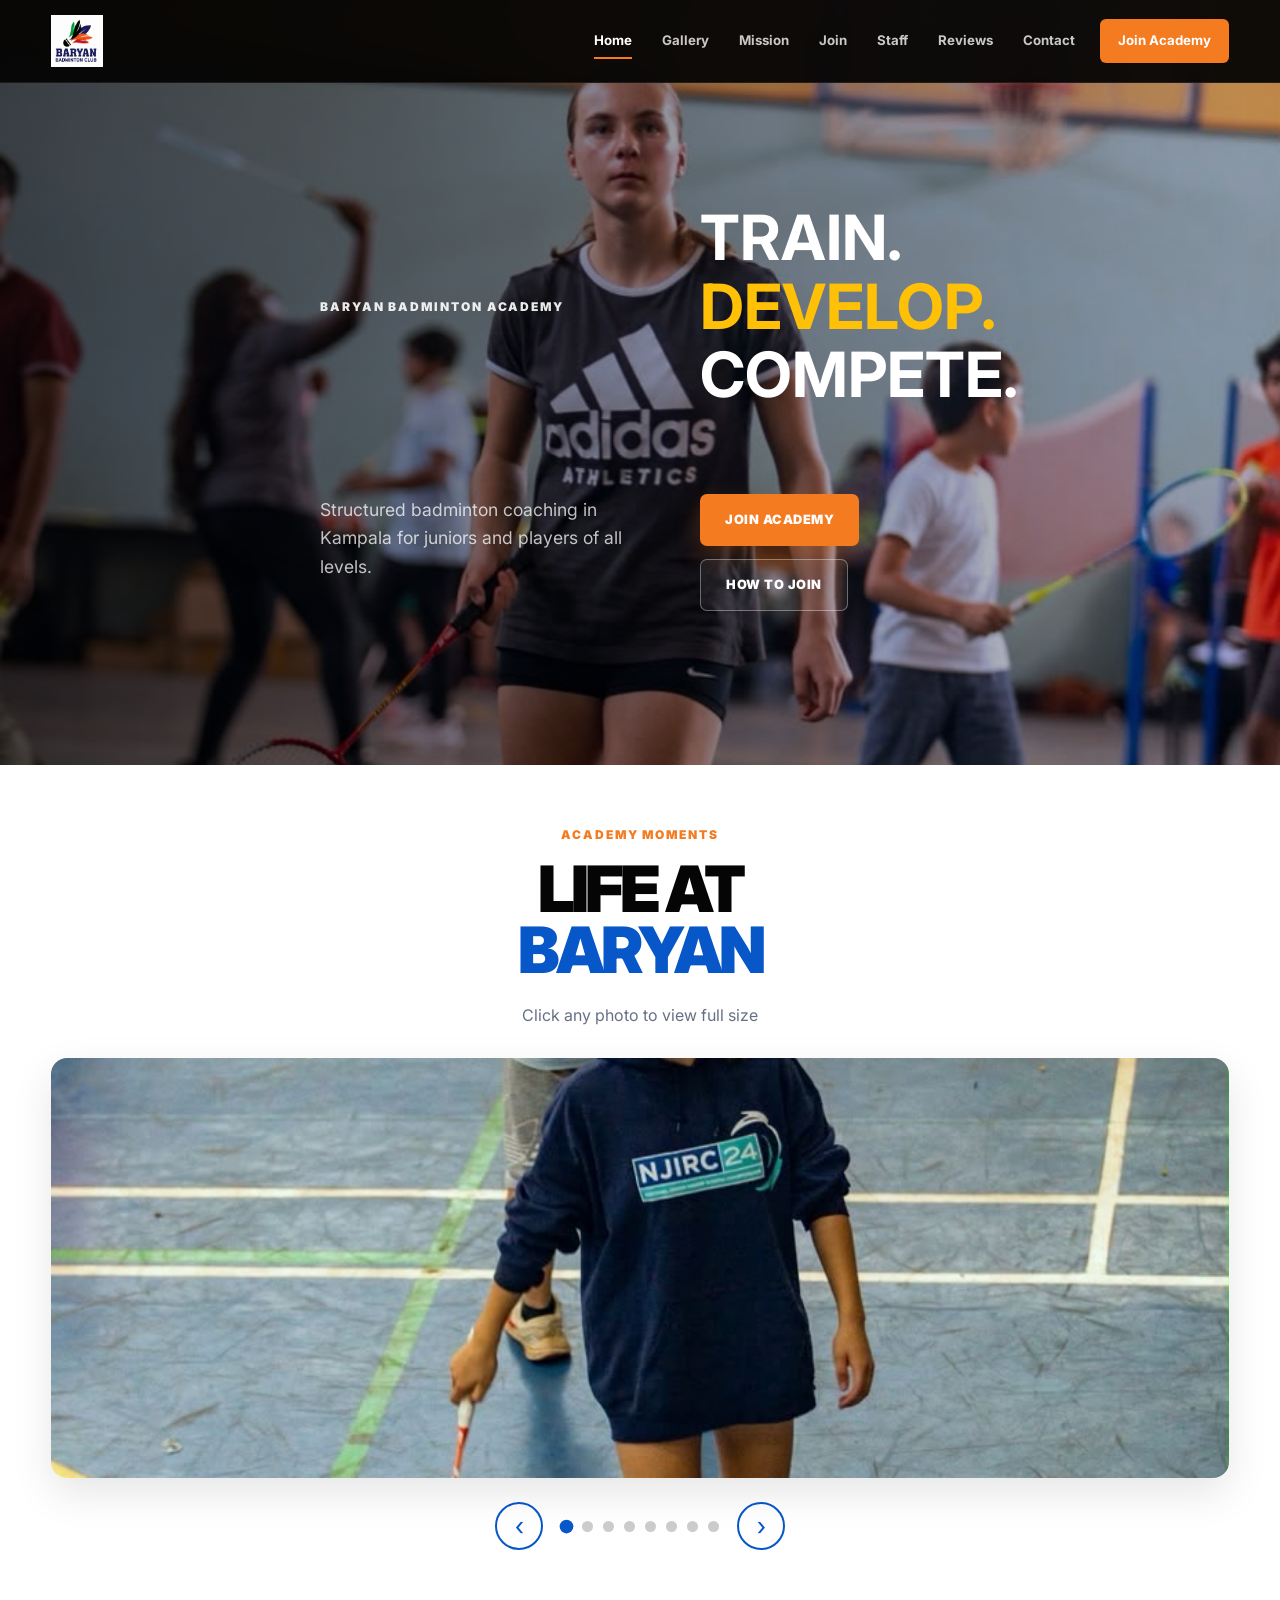
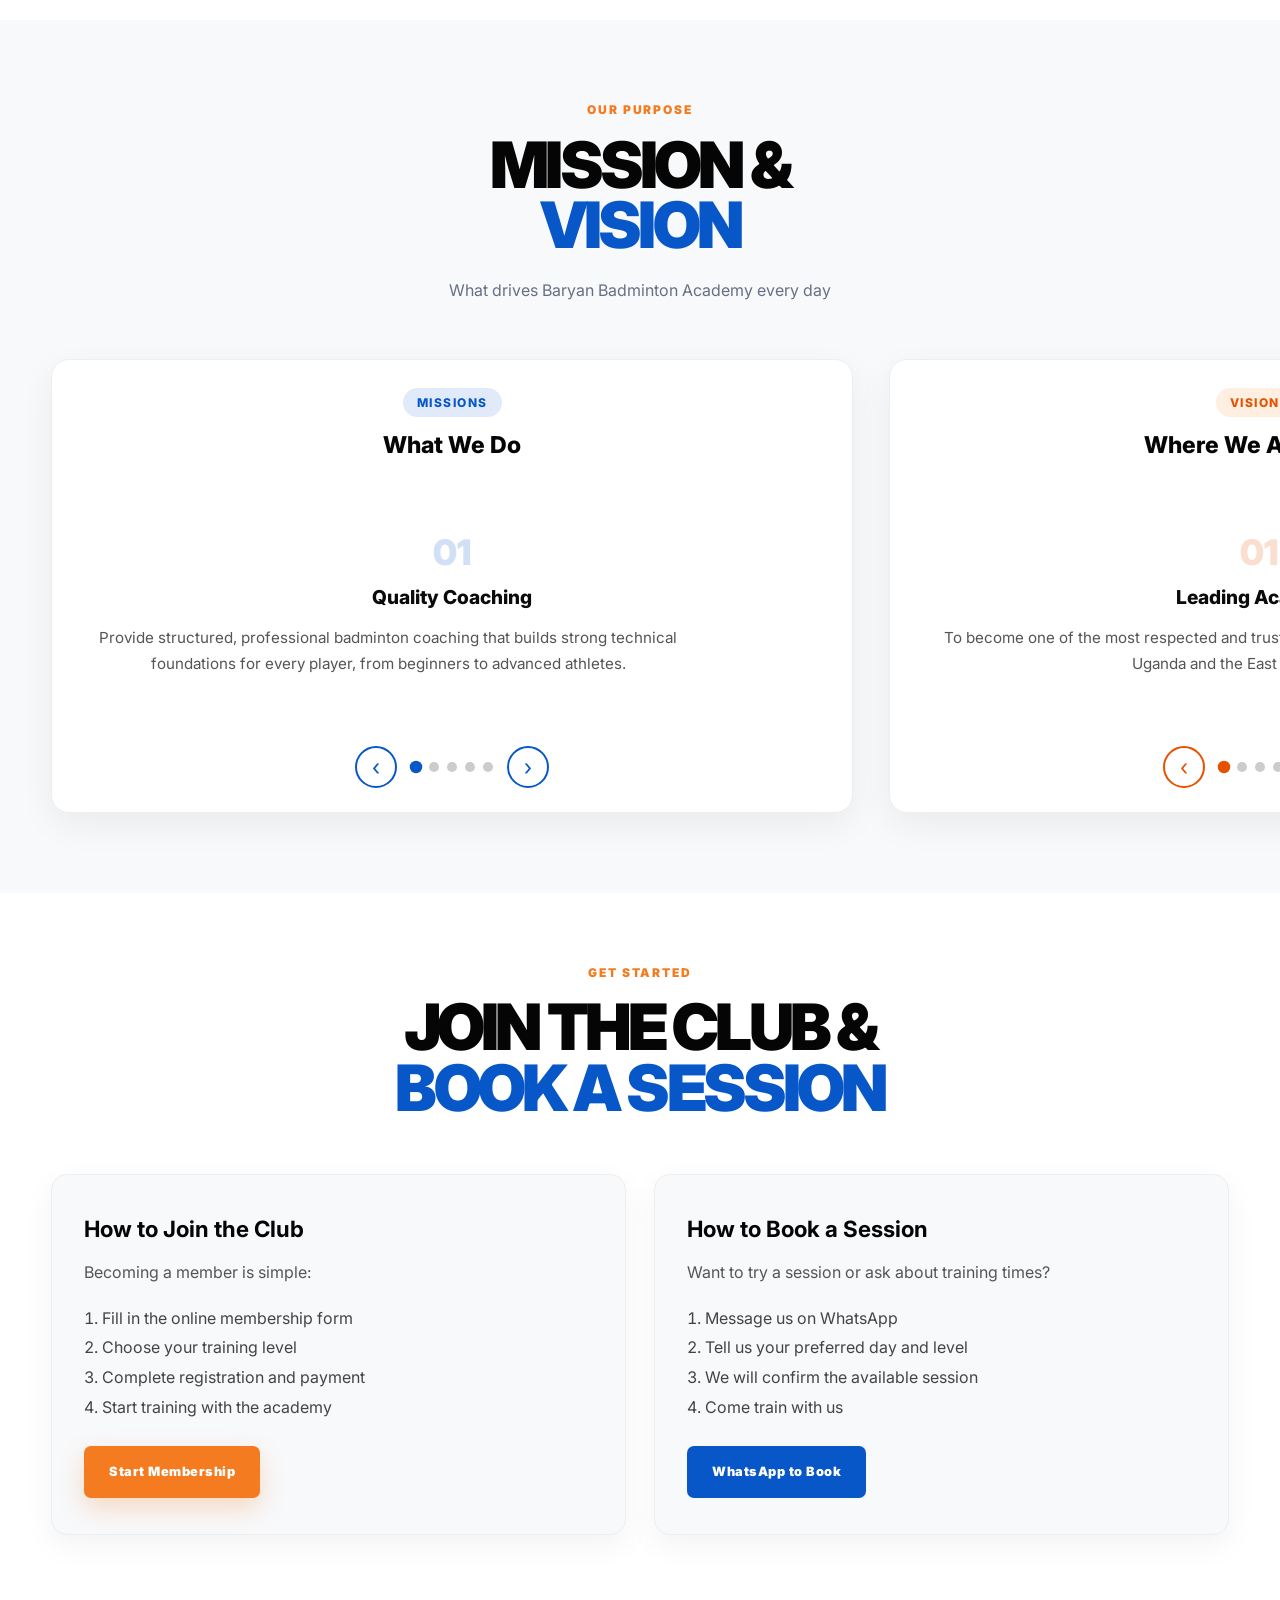
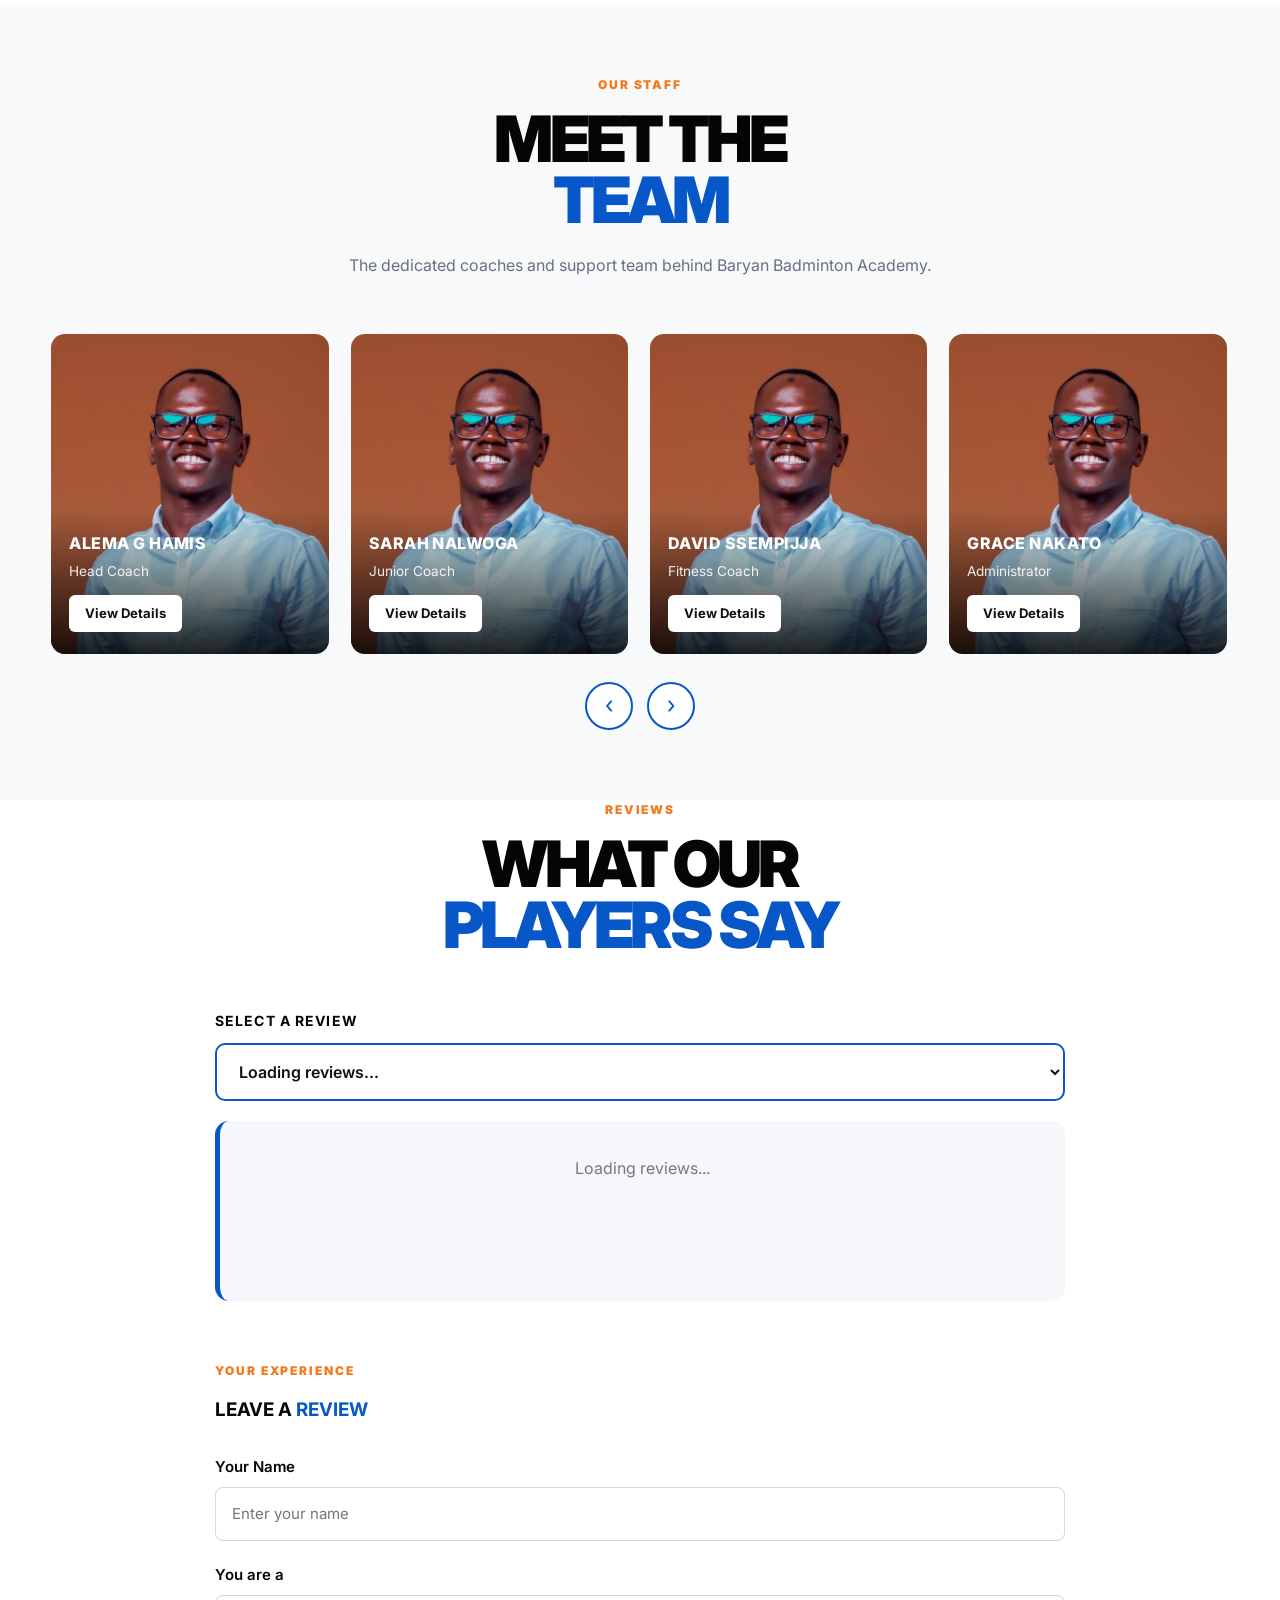
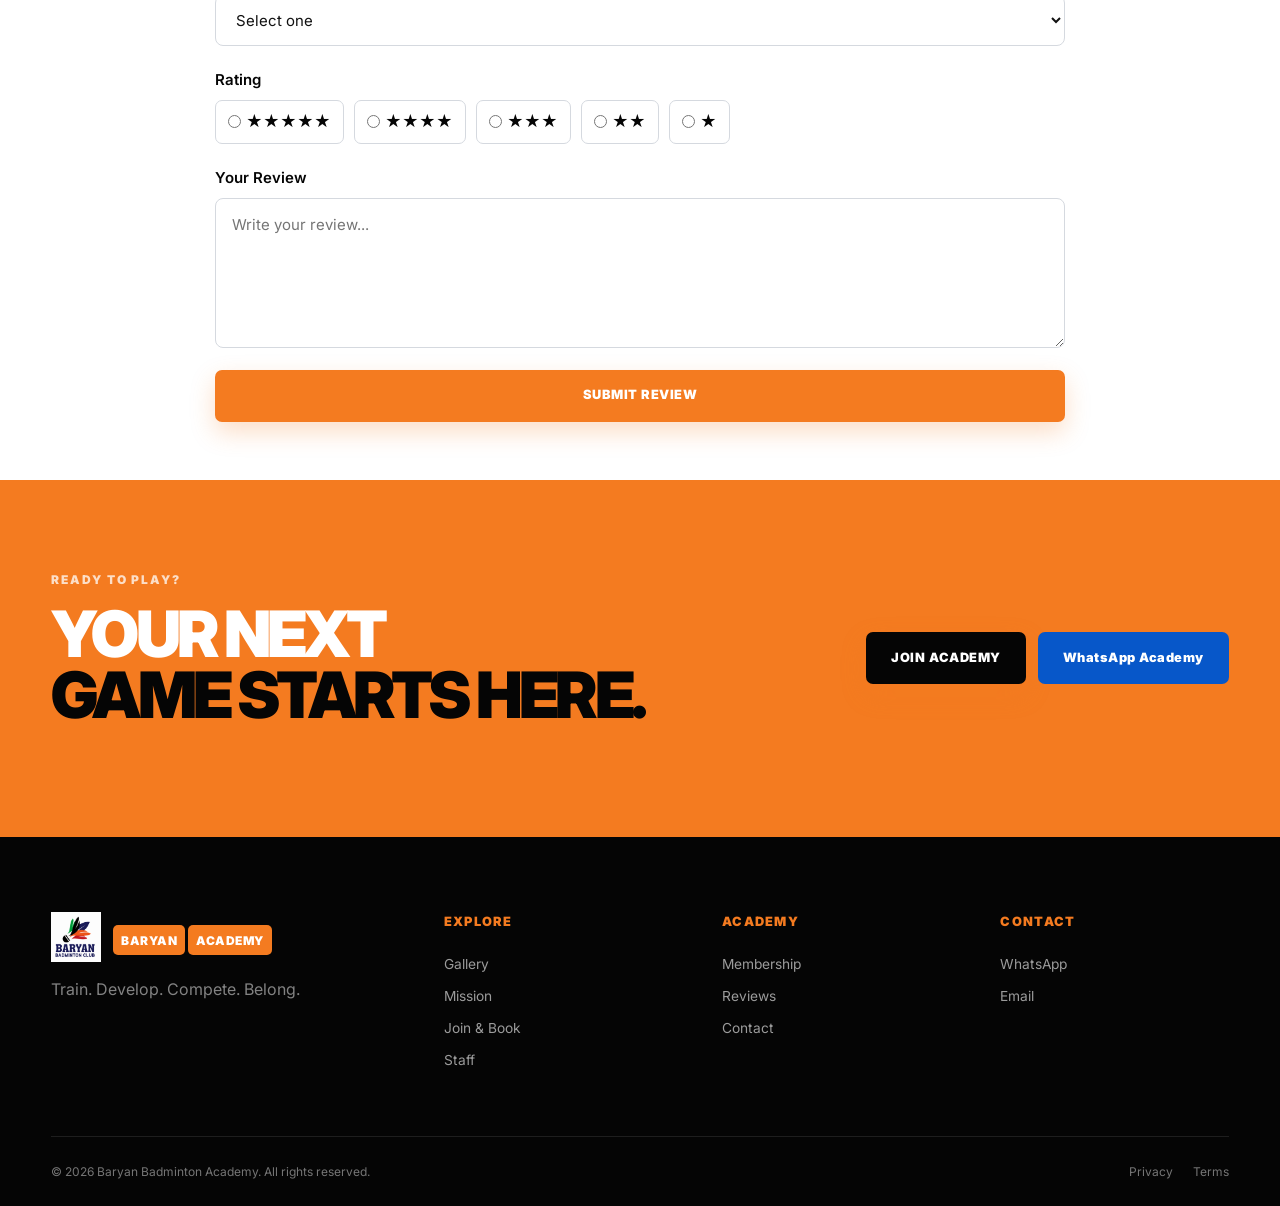
==== index.html @ cd50dde2 "Update index.html" ====
<!DOCTYPE html>
<html lang="en">

<head>
  <meta charset="UTF-8">
  <meta name="viewport" content="width=device-width, initial-scale=1.0">

  <title>Baryan Badminton Academy Uganda | Badminton Training in Kampala</title>

  <meta name="description"
    content="Baryan Badminton Academy in Uganda offers structured badminton coaching, junior training, fitness and competitive preparation in Kampala.">

  <meta name="author" content="Baryan Badminton Academy">
  <meta name="robots" content="index, follow">
  <meta name="theme-color" content="#0757c9">

  <link rel="canonical" href="https://www.baryanbadmintonacademy.com/">
  <link rel="stylesheet" href="css/style.css">

  <link rel="preconnect" href="https://fonts.googleapis.com">
  <link rel="preconnect" href="https://fonts.gstatic.com" crossorigin>
  <link href="https://fonts.googleapis.com/css2?family=Inter:wght@400;500;600;700;800;900&display=swap" rel="stylesheet">

  <style>
    .logo {
      display: flex;
      align-items: center;
      gap: 12px;
      text-decoration: none;
      color: inherit;
    }
    .logo img {
      height: 52px;
      width: auto;
      display: block;
    }
    footer .logo img { height: 50px; }

    /* ===== STATIC HERO ===== */
    .home-hero {
      position: relative;
      min-height: 85vh;
      display: flex;
      align-items: center;
      background-size: cover;
      background-position: center;
      background-repeat: no-repeat;
    }
    .hero-overlay {
      position: absolute;
      inset: 0;
      background: linear-gradient(to right, rgba(0,0,0,0.65) 0%, rgba(0,0,0,0.35) 60%, rgba(0,0,0,0.2) 100%);
    }
    .home-hero-content {
      position: relative;
      z-index: 2;
      max-width: 640px;
      color: #fff;
    }
    .home-hero .eyebrow { color: #fff; opacity: 0.9; }
    .home-hero h1 {
      font-size: clamp(2.5rem, 6vw, 3.9rem);
      line-height: 1.1;
      margin-bottom: 14px;
      color: #fff;
    }
    .home-hero h1 span { color: #ffc107; }
    .home-hero .hero-description {
      font-size: 1.1rem;
      max-width: 460px;
      margin-bottom: 28px;
      opacity: 0.95;
      line-height: 1.6;
    }

    /* ===== PHOTO SLIDER ===== */
    .photo-gallery-section {
      padding: 60px 0 70px;
      background: #fff;
    }
    .photo-slider-wrapper {
      position: relative;
      overflow: hidden;
      border-radius: 16px;
      box-shadow: 0 15px 40px rgba(0,0,0,0.1);
    }
    .photo-track {
      display: flex;
      transition: transform 0.55s cubic-bezier(0.25, 0.8, 0.25, 1);
    }
    .photo-slide {
      flex: 0 0 100%;
      position: relative;
      height: 420px;
      cursor: pointer;
    }
    .photo-slide img {
      width: 100%;
      height: 100%;
      object-fit: cover;
      display: block;
      transition: transform 0.5s ease;
    }
    .photo-slide:hover img { transform: scale(1.04); }
    .photo-slide-caption {
      position: absolute;
      bottom: 0; left: 0; right: 0;
      padding: 24px 28px;
      background: linear-gradient(to top, rgba(0,0,0,0.7), transparent);
      color: #fff;
      font-weight: 600;
      font-size: 1.05rem;
      opacity: 0;
      transition: opacity 0.3s ease;
    }
    .photo-slide:hover .photo-slide-caption { opacity: 1; }

    .photo-controls {
      display: flex;
      align-items: center;
      justify-content: center;
      gap: 18px;
      margin-top: 24px;
    }
    .photo-prev, .photo-next {
      width: 48px; height: 48px;
      border-radius: 50%;
      border: 2px solid #0757c9;
      background: #fff;
      color: #0757c9;
      font-size: 1.6rem;
      cursor: pointer;
      display: flex;
      align-items: center;
      justify-content: center;
      transition: all 0.25s ease;
    }
    .photo-prev:hover, .photo-next:hover {
      background: #0757c9;
      color: #fff;
      transform: scale(1.08);
    }
    .photo-dots { display: flex; gap: 10px; }
    .photo-dot {
      width: 11px; height: 11px;
      border-radius: 50%;
      background: #ccc;
      border: none;
      cursor: pointer;
      transition: all 0.3s ease;
      padding: 0;
    }
    .photo-dot.active {
      background: #0757c9;
      transform: scale(1.25);
    }

    /* ===== LIGHTBOX ===== */
    .lightbox {
      position: fixed;
      inset: 0;
      z-index: 10000;
      background: rgba(0,0,0,0.92);
      display: none;
      align-items: center;
      justify-content: center;
      flex-direction: column;
    }
    .lightbox.open { display: flex; }
    .lightbox-img-wrap {
      position: relative;
      max-width: 92vw;
      max-height: 82vh;
    }
    .lightbox-img-wrap img {
      max-width: 92vw;
      max-height: 82vh;
      object-fit: contain;
      border-radius: 8px;
      box-shadow: 0 20px 60px rgba(0,0,0,0.5);
    }
    .lb-close {
      position: absolute;
      top: 20px; right: 24px;
      width: 48px; height: 48px;
      border-radius: 50%;
      background: rgba(255,255,255,0.15);
      border: none;
      color: #fff;
      font-size: 1.6rem;
      cursor: pointer;
      z-index: 5;
    }
    .lb-close:hover { background: #0757c9; }
    .lb-prev, .lb-next {
      position: absolute;
      top: 50%;
      transform: translateY(-50%);
      width: 52px; height: 52px;
      border-radius: 50%;
      background: rgba(255,255,255,0.12);
      border: 2px solid rgba(255,255,255,0.3);
      color: #fff;
      font-size: 1.8rem;
      cursor: pointer;
      display: flex;
      align-items: center;
      justify-content: center;
      z-index: 5;
      transition: all 0.25s ease;
    }
    .lb-prev { left: 20px; }
    .lb-next { right: 20px; }
    .lb-prev:hover, .lb-next:hover {
      background: #0757c9;
      border-color: #0757c9;
    }
    .lb-counter {
      color: rgba(255,255,255,0.7);
      margin-top: 16px;
      font-size: 0.95rem;
    }
    body.lightbox-open { overflow: hidden; }

    /* ===== MISSION & VISION SLIDERS ===== */
    .mission-vision-section {
      padding: 80px 0;
      background: #f8f9fb;
    }
    .mv-grid {
      display: grid;
      grid-template-columns: 1fr 1fr;
      gap: 36px;
      margin-top: 20px;
    }
    .mv-block {
      background: #fff;
      border-radius: 18px;
      padding: 28px 24px 24px;
      box-shadow: 0 12px 35px rgba(0,0,0,0.06);
      border: 1px solid #eee;
    }
    .mv-header {
      margin-bottom: 22px;
      text-align: center;
    }
    .mv-label {
      display: inline-block;
      font-size: 0.75rem;
      font-weight: 800;
      letter-spacing: 1.5px;
      padding: 5px 14px;
      border-radius: 50px;
      margin-bottom: 10px;
    }
    .mission-header .mv-label {
      background: rgba(7, 87, 201, 0.12);
      color: #0757c9;
    }
    .vision-header .mv-label {
      background: rgba(245, 124, 0, 0.12);
      color: #e65100;
    }
    .mv-header h3 {
      font-size: 1.45rem;
      font-weight: 800;
      margin: 0;
    }
    .mv-slider-wrapper {
      overflow: hidden;
      border-radius: 14px;
    }
    .mv-track {
      display: flex;
      transition: transform 0.5s cubic-bezier(0.25, 0.8, 0.25, 1);
    }
    .mv-card {
      flex: 0 0 100%;
      padding: 28px 22px;
      text-align: center;
      min-height: 240px;
      display: flex;
      flex-direction: column;
      justify-content: center;
    }
    .mv-number {
      font-size: 2.2rem;
      font-weight: 900;
      line-height: 1;
      margin-bottom: 12px;
      opacity: 0.18;
    }
    .mission-card .mv-number { color: #0757c9; }
    .vision-card .mv-number { color: #e65100; }
    .mv-card h4 {
      font-size: 1.2rem;
      font-weight: 800;
      margin-bottom: 12px;
      color: #0b0b0b;
    }
    .mv-card p {
      font-size: 0.95rem;
      line-height: 1.7;
      color: #555;
      margin: 0;
    }
    .mv-controls {
      display: flex;
      align-items: center;
      justify-content: center;
      gap: 14px;
      margin-top: 20px;
    }
    .mv-prev, .mv-next {
      width: 42px; height: 42px;
      border-radius: 50%;
      border: 2px solid #0757c9;
      background: #fff;
      color: #0757c9;
      font-size: 1.4rem;
      cursor: pointer;
      display: flex;
      align-items: center;
      justify-content: center;
      transition: all 0.25s ease;
    }
    .mv-prev:hover, .mv-next:hover {
      background: #0757c9;
      color: #fff;
    }
    .vision-header ~ .mv-controls .mv-prev,
    .vision-header ~ .mv-controls .mv-next {
      border-color: #e65100;
      color: #e65100;
    }
    .vision-header ~ .mv-controls .mv-prev:hover,
    .vision-header ~ .mv-controls .mv-next:hover {
      background: #e65100;
      color: #fff;
    }
    .mv-dots { display: flex; gap: 8px; }
    .mv-dot {
      width: 10px; height: 10px;
      border-radius: 50%;
      background: #ccc;
      border: none;
      cursor: pointer;
      padding: 0;
      transition: all 0.3s ease;
    }
    .mv-dot.active {
      background: #0757c9;
      transform: scale(1.25);
    }
    .vision-header ~ .mv-controls .mv-dot.active {
      background: #e65100;
    }

    /* ===== JOIN & BOOK ===== */
    .join-book-section {
      padding: 70px 0;
      background: #fff;
    }
    .join-book-grid {
      display: grid;
      grid-template-columns: 1fr 1fr;
      gap: 28px;
    }
    .join-book-card {
      background: #f8f9fb;
      border-radius: 16px;
      padding: 36px 32px;
      box-shadow: 0 10px 30px rgba(0,0,0,0.05);
      border: 1px solid #eee;
    }
    .join-book-card h3 { font-size: 1.4rem; margin-bottom: 12px; }
    .join-book-card p { color: #555; line-height: 1.7; margin-bottom: 18px; }
    .join-book-card ol { margin: 0 0 24px 18px; color: #444; line-height: 1.85; }

    /* ===== STAFF SLIDER ===== */
    .staff-section { padding: 70px 0; background: #f8f9fb; }
    .staff-slider-wrapper {
      position: relative;
      overflow: hidden;
      margin-top: 10px;
    }
    .staff-track {
      display: flex;
      gap: 22px;
      transition: transform 0.45s ease;
    }
    .staff-card {
      flex: 0 0 calc(25% - 17px);
      position: relative;
      height: 320px;
      border-radius: 14px;
      overflow: hidden;
      cursor: pointer;
      background: #111;
    }
    .staff-card img {
      width: 100%;
      height: 100%;
      object-fit: cover;
      display: block;
      transition: transform 0.4s ease;
    }
    .staff-card:hover img { transform: scale(1.06); }
    .staff-info {
      position: absolute;
      bottom: 0; left: 0; right: 0;
      padding: 22px 18px;
      background: linear-gradient(to top, rgba(0,0,0,0.85), transparent);
      color: #fff;
    }
    .staff-info h4 {
      font-size: 1rem;
      font-weight: 800;
      text-transform: uppercase;
      letter-spacing: 0.03em;
      margin-bottom: 4px;
    }
    .staff-info p { font-size: 0.85rem; opacity: 0.9; margin: 0; }
    .staff-explore-btn {
      margin-top: 12px;
      padding: 8px 16px;
      border: none;
      border-radius: 6px;
      background: #fff;
      color: #111;
      font-weight: 700;
      font-size: 0.82rem;
      cursor: pointer;
    }
    .staff-controls {
      display: flex;
      justify-content: center;
      gap: 14px;
      margin-top: 28px;
    }
    .staff-prev, .staff-next {
      width: 48px; height: 48px;
      border-radius: 50%;
      border: 2px solid #0757c9;
      background: #fff;
      color: #0757c9;
      font-size: 1.5rem;
      cursor: pointer;
      display: flex;
      align-items: center;
      justify-content: center;
      transition: all 0.25s ease;
    }
    .staff-prev:hover, .staff-next:hover {
      background: #0757c9;
      color: #fff;
    }

    /* Staff Modal */
    .staff-modal {
      position: fixed;
      inset: 0;
      z-index: 9999;
      display: flex;
      align-items: center;
      justify-content: center;
      padding: 20px;
      opacity: 0;
      visibility: hidden;
      transition: opacity 0.3s ease, visibility 0.3s ease;
    }
    .staff-modal.open { opacity: 1; visibility: visible; }
    .staff-modal-overlay {
      position: absolute;
      inset: 0;
      background: rgba(0,0,0,0.75);
      backdrop-filter: blur(6px);
    }
    .staff-modal-content {
      position: relative;
      z-index: 2;
      width: min(480px, 100%);
      max-height: 90vh;
      overflow-y: auto;
      background: #fff;
      border-radius: 16px;
      padding: 32px;
      text-align: center;
      box-shadow: 0 25px 70px rgba(0,0,0,0.25);
      transform: translateY(20px);
      transition: transform 0.3s ease;
    }
    .staff-modal.open .staff-modal-content { transform: translateY(0); }
    .staff-modal-close {
      position: absolute;
      top: 12px; right: 15px;
      width: 40px; height: 40px;
      border: none;
      border-radius: 50%;
      background: #111;
      color: #fff;
      font-size: 24px;
      cursor: pointer;
    }
    .staff-modal-photo {
      width: 160px; height: 160px;
      margin: 10px auto 20px;
      border-radius: 50%;
      overflow: hidden;
      border: 4px solid #fff;
      box-shadow: 0 8px 25px rgba(0,0,0,0.15);
    }
    .staff-modal-photo img {
      width: 100%; height: 100%;
      object-fit: cover;
    }
    .staff-modal-content h3 {
      font-size: 1.5rem;
      font-weight: 900;
      margin-bottom: 6px;
    }
    .staff-modal-position {
      color: #0757c9;
      font-weight: 700;
      margin-bottom: 16px;
    }
    .staff-modal-contact {
      margin-top: 22px;
      display: grid;
      gap: 12px;
    }
    .staff-contact-item {
      padding: 12px;
      border-radius: 8px;
      background: #f5f5f5;
      font-size: 0.92rem;
    }
    .staff-contact-item strong {
      display: block;
      margin-bottom: 4px;
    }
    .staff-modal-contact a {
      color: #0757c9;
      font-weight: 600;
    }
    body.modal-open { overflow: hidden; }

    /* Reviews */
    .review-status {
      min-height: 24px;
      margin-top: 12px;
      font-weight: 600;
    }
    .review-submit:disabled {
      opacity: 0.65;
      cursor: not-allowed;
    }
    .review-stars { font-size: 1.5rem; margin-bottom: 15px; }
    .review-message { line-height: 1.7; margin-bottom: 15px; }
    .review-name { display: block; margin-bottom: 5px; }
    .review-role { display: block; opacity: 0.7; }

    @media (max-width: 1000px) {
      .staff-card { flex: 0 0 calc(33.333% - 15px); }
    }
    @media (max-width: 900px) {
      .mv-grid { grid-template-columns: 1fr; }
      .join-book-grid { grid-template-columns: 1fr; }
      .staff-card { flex: 0 0 calc(50% - 11px); }
      .photo-slide { height: 320px; }
    }
    @media (max-width: 560px) {
      .staff-card { flex: 0 0 85%; height: 300px; }
      .photo-slide { height: 260px; }
      .logo img { height: 42px; }
      .lb-prev { left: 10px; }
      .lb-next { right: 10px; }
    }
  </style>
</head>

<body>

  <!-- HEADER -->
  <header class="site-header">
    <div class="container nav-container">
      <a href="#home" class="logo">
        <img src="4FE486F5-D5C8-47AC-95F2-8CE3A7199446.png" alt="Baryan Badminton Academy logo">
      </a>

      <button class="mobile-menu-button" id="mobileMenuButton" aria-label="Open navigation">
        <span></span><span></span><span></span>
      </button>

      <nav class="main-navigation" id="mainNavigation">
        <a href="#home" class="active">Home</a>
        <a href="#gallery">Gallery</a>
        <a href="#mission">Mission</a>
        <a href="#join">Join</a>
        <a href="#staff">Staff</a>
        <a href="#reviews">Reviews</a>
        <a href="#contact">Contact</a>
        <a href="membership.html" class="nav-join">Join Academy</a>
      </nav>
    </div>
  </header>

  <main>

    <!-- STATIC HERO -->
    <section class="home-hero" id="home"
      style="background-image: url('11fc554a-a5c7-46d3-a55e-673e721447c7.jpeg')">
      <div class="hero-overlay"></div>
      <div class="container home-hero-content">
        <p class="eyebrow">BARYAN BADMINTON ACADEMY</p>
        <h1>TRAIN. <span>DEVELOP.</span> COMPETE.</h1>
        <p class="hero-description">
          Structured badminton coaching in Kampala for juniors and players of all levels.
        </p>
        <div class="hero-actions">
          <a href="membership.html" class="primary-button">JOIN ACADEMY</a>
          <a href="#join" class="secondary-button">HOW TO JOIN</a>
        </div>
      </div>
    </section>

    <!-- PHOTO SLIDER -->
    <section class="photo-gallery-section" id="gallery">
      <div class="container">
        <div class="section-heading center-heading" style="margin-bottom: 30px;">
          <p class="eyebrow">ACADEMY MOMENTS</p>
          <h2>LIFE AT <span>BARYAN</span></h2>
          <p>Click any photo to view full size</p>
        </div>

        <div class="photo-slider-wrapper">
          <div class="photo-track" id="photoTrack">
            <div class="photo-slide" data-index="0">
              <img src="5277a911-f90a-490e-a43a-99e2dc8841c6.jpeg" alt="Academy training">
              <div class="photo-slide-caption">Academy Training</div>
            </div>
            <div class="photo-slide" data-index="1">
              <img src="c0df4b6f-1fa2-4b85-9f8c-328e645edfa5.jpeg" alt="Players on court">
              <div class="photo-slide-caption">Players on Court</div>
            </div>
            <div class="photo-slide" data-index="2">
              <img src="2d88defd-f4be-497f-8aef-5d50bb277e3e.jpeg" alt="Badminton action">
              <div class="photo-slide-caption">Match Action</div>
            </div>
            <div class="photo-slide" data-index="3">
              <img src="2509f763-9704-4226-8472-2d620672e194.jpeg" alt="Team training">
              <div class="photo-slide-caption">Team Training</div>
            </div>
            <div class="photo-slide" data-index="4">
              <img src="12857a52-e324-4ec3-bb3c-433504dda1d3.jpeg" alt="Junior players">
              <div class="photo-slide-caption">Junior Players</div>
            </div>
            <div class="photo-slide" data-index="5">
              <img src="dab26d07-0e0e-4a5d-a609-532815e368ca.jpeg" alt="Coaching session">
              <div class="photo-slide-caption">Coaching Session</div>
            </div>
            <div class="photo-slide" data-index="6">
              <img src="011998db-4a59-4fce-91cf-1375202fb4e4.jpeg" alt="Academy community">
              <div class="photo-slide-caption">Academy Community</div>
            </div>
            <div class="photo-slide" data-index="7">
              <img src="5cba26d7-a05d-430b-85c4-04c0cce2511f.jpeg" alt="Players and coaches">
              <div class="photo-slide-caption">Players & Coaches</div>
            </div>
          </div>
        </div>

        <div class="photo-controls">
          <button class="photo-prev" id="photoPrev">‹</button>
          <div class="photo-dots" id="photoDots"></div>
          <button class="photo-next" id="photoNext">›</button>
        </div>
      </div>
    </section>

    <!-- LIGHTBOX -->
    <div class="lightbox" id="lightbox">
      <button class="lb-close" id="lbClose">×</button>
      <button class="lb-prev" id="lbPrev">‹</button>
      <button class="lb-next" id="lbNext">›</button>
      <div class="lightbox-img-wrap">
        <img id="lbImage" src="" alt="">
      </div>
      <div class="lb-counter" id="lbCounter"></div>
    </div>

    <!-- MISSION & VISION SLIDERS -->
    <section class="mission-vision-section" id="mission">
      <div class="container">
        <div class="section-heading center-heading">
          <p class="eyebrow">OUR PURPOSE</p>
          <h2>MISSION & <span>VISION</span></h2>
          <p>What drives Baryan Badminton Academy every day</p>
        </div>

        <div class="mv-grid">

          <!-- MISSIONS -->
          <div class="mv-block">
            <div class="mv-header mission-header">
              <span class="mv-label">MISSIONS</span>
              <h3>What We Do</h3>
            </div>

            <div class="mv-slider-wrapper">
              <div class="mv-track" id="missionTrack">
                <div class="mv-card mission-card">
                  <div class="mv-number">01</div>
                  <h4>Quality Coaching</h4>
                  <p>Provide structured, professional badminton coaching that builds strong technical foundations for every player, from beginners to advanced athletes.</p>
                </div>
                <div class="mv-card mission-card">
                  <div class="mv-number">02</div>
                  <h4>Player Development</h4>
                  <p>Develop players holistically by focusing on skills, fitness, tactics, mental strength and sportsmanship both on and off the court.</p>
                </div>
                <div class="mv-card mission-card">
                  <div class="mv-number">03</div>
                  <h4>Junior Pathways</h4>
                  <p>Create clear development pathways for juniors so young athletes can grow with confidence, discipline and a love for the game.</p>
                </div>
                <div class="mv-card mission-card">
                  <div class="mv-number">04</div>
                  <h4>Competitive Opportunities</h4>
                  <p>Give players regular opportunities to compete, gain match experience and measure their progress against others.</p>
                </div>
                <div class="mv-card mission-card">
                  <div class="mv-number">05</div>
                  <h4>Character & Discipline</h4>
                  <p>Instil discipline, teamwork, respect and responsibility so that every player becomes a better person as well as a better athlete.</p>
                </div>
              </div>
            </div>

            <div class="mv-controls">
              <button class="mv-prev" id="missionPrev">‹</button>
              <div class="mv-dots" id="missionDots"></div>
              <button class="mv-next" id="missionNext">›</button>
            </div>
          </div>

          <!-- VISIONS -->
          <div class="mv-block">
            <div class="mv-header vision-header">
              <span class="mv-label">VISIONS</span>
              <h3>Where We Are Going</h3>
            </div>

            <div class="mv-slider-wrapper">
              <div class="mv-track" id="visionTrack">
                <div class="mv-card vision-card">
                  <div class="mv-number">01</div>
                  <h4>Leading Academy</h4>
                  <p>To become one of the most respected and trusted badminton development academies in Uganda and the East African region.</p>
                </div>
                <div class="mv-card vision-card">
                  <div class="mv-number">02</div>
                  <h4>National Impact</h4>
                  <p>To produce players who can compete at national level and represent Uganda with pride in regional and international tournaments.</p>
                </div>
                <div class="mv-card vision-card">
                  <div class="mv-number">03</div>
                  <h4>Inclusive Growth</h4>
                  <p>To create an inclusive environment where every player — regardless of background or starting level — has the chance to improve and succeed.</p>
                </div>
                <div class="mv-card vision-card">
                  <div class="mv-number">04</div>
                  <h4>Strong Community</h4>
                  <p>To build a vibrant badminton community of players, parents, coaches and supporters who grow together through the sport.</p>
                </div>
                <div class="mv-card vision-card">
                  <div class="mv-number">05</div>
                  <h4>Lasting Legacy</h4>
                  <p>To leave a lasting legacy by developing not only champions on the court, but disciplined, confident and responsible young people.</p>
                </div>
              </div>
            </div>

            <div class="mv-controls">
              <button class="mv-prev" id="visionPrev">‹</button>
              <div class="mv-dots" id="visionDots"></div>
              <button class="mv-next" id="visionNext">›</button>
            </div>
          </div>

        </div>
      </div>
    </section>

    <!-- HOW TO JOIN + BOOK -->
    <section class="join-book-section" id="join">
      <div class="container">
        <div class="section-heading center-heading">
          <p class="eyebrow">GET STARTED</p>
          <h2>JOIN THE CLUB & <span>BOOK A SESSION</span></h2>
        </div>
        <div class="join-book-grid">
          <div class="join-book-card">
            <h3>How to Join the Club</h3>
            <p>Becoming a member is simple:</p>
            <ol>
              <li>Fill in the online membership form</li>
              <li>Choose your training level</li>
              <li>Complete registration and payment</li>
              <li>Start training with the academy</li>
            </ol>
            <a href="membership.html" class="primary-button">Start Membership</a>
          </div>
          <div class="join-book-card">
            <h3>How to Book a Session</h3>
            <p>Want to try a session or ask about training times?</p>
            <ol>
              <li>Message us on WhatsApp</li>
              <li>Tell us your preferred day and level</li>
              <li>We will confirm the available session</li>
              <li>Come train with us</li>
            </ol>
            <a href="https://wa.me/256755805092" target="_blank" rel="noopener" class="whatsapp-button">WhatsApp to Book</a>
          </div>
        </div>
      </div>
    </section>

    <!-- STAFF SLIDER -->
    <section class="staff-section" id="staff">
      <div class="container">
        <div class="section-heading center-heading">
          <p class="eyebrow">OUR STAFF</p>
          <h2>MEET THE <span>TEAM</span></h2>
          <p>The dedicated coaches and support team behind Baryan Badminton Academy.</p>
        </div>

        <div class="staff-slider-wrapper">
          <div class="staff-track" id="staffTrack">
            <div class="staff-card" data-staff="1">
              <img src="e5ec51cf-a87b-435f-a299-b73a3c82baad.jpeg" alt="Alema G Hamis">
              <div class="staff-info">
                <h4>Alema G Hamis</h4>
                <p>Head Coach</p>
                <button class="staff-explore-btn" type="button">View Details</button>
              </div>
            </div>
            <div class="staff-card" data-staff="2">
              <img src="e5ec51cf-a87b-435f-a299-b73a3c82baad.jpeg" alt="Sarah Nalwoga">
              <div class="staff-info">
                <h4>Sarah Nalwoga</h4>
                <p>Junior Coach</p>
                <button class="staff-explore-btn" type="button">View Details</button>
              </div>
            </div>
            <div class="staff-card" data-staff="3">
              <img src="e5ec51cf-a87b-435f-a299-b73a3c82baad.jpeg" alt="David Ssempijja">
              <div class="staff-info">
                <h4>David Ssempijja</h4>
                <p>Fitness Coach</p>
                <button class="staff-explore-btn" type="button">View Details</button>
              </div>
            </div>
            <div class="staff-card" data-staff="4">
              <img src="e5ec51cf-a87b-435f-a299-b73a3c82baad.jpeg" alt="Grace Nakato">
              <div class="staff-info">
                <h4>Grace Nakato</h4>
                <p>Administrator</p>
                <button class="staff-explore-btn" type="button">View Details</button>
              </div>
            </div>
          </div>
        </div>

        <div class="staff-controls">
          <button class="staff-prev" id="staffPrev">‹</button>
          <button class="staff-next" id="staffNext">›</button>
        </div>

        <!-- STAFF MODAL -->
        <div class="staff-modal" id="staffModal" aria-hidden="true">
          <div class="staff-modal-overlay" id="staffModalOverlay"></div>
          <div class="staff-modal-content">
            <button class="staff-modal-close" id="staffModalClose">×</button>
            <div class="staff-modal-photo" id="staffModalPhoto"></div>
            <h3 id="staffModalName"></h3>
            <p class="staff-modal-position" id="staffModalPosition"></p>
            <p id="staffModalBio"></p>
            <div class="staff-modal-contact" id="staffModalContact"></div>
          </div>
        </div>
      </div>
    </section>

    <!-- REVIEWS -->
    <section class="reviews-section" id="reviews">
      <div class="container">
        <div class="section-heading center-heading">
          <p class="eyebrow">REVIEWS</p>
          <h2>WHAT OUR <span>PLAYERS SAY</span></h2>
        </div>

        <div class="reviews-selector">
          <label for="reviewSelect">Select a review</label>
          <select id="reviewSelect">
            <option value="">Loading reviews...</option>
          </select>
          <div class="selected-review" id="selectedReview">
            <p class="reviews-loading">Loading reviews...</p>
          </div>
        </div>

        <div class="review-form-wrapper">
          <div class="review-form-heading">
            <p class="eyebrow">YOUR EXPERIENCE</p>
            <h3>LEAVE A <span>REVIEW</span></h3>
          </div>

          <form id="reviewForm" class="review-form">
            <div class="form-group">
              <label for="reviewName">Your Name</label>
              <input type="text" id="reviewName" name="name" placeholder="Enter your name" required maxlength="60">
            </div>
            <div class="form-group">
              <label for="reviewRole">You are a</label>
              <select id="reviewRole" name="role" required>
                <option value="">Select one</option>
                <option value="Player">Player</option>
                <option value="Parent">Parent</option>
                <option value="Coach">Coach</option>
                <option value="Member">Member</option>
              </select>
            </div>
            <div class="form-group">
              <label>Rating</label>
              <div class="rating-input">
                <label><input type="radio" name="rating" value="5" required> ★★★★★</label>
                <label><input type="radio" name="rating" value="4"> ★★★★</label>
                <label><input type="radio" name="rating" value="3"> ★★★</label>
                <label><input type="radio" name="rating" value="2"> ★★</label>
                <label><input type="radio" name="rating" value="1"> ★</label>
              </div>
            </div>
            <div class="form-group">
              <label for="reviewMessage">Your Review</label>
              <textarea id="reviewMessage" name="message" rows="5" placeholder="Write your review..." required maxlength="500"></textarea>
            </div>
            <button type="submit" class="primary-button review-submit" id="reviewSubmit">SUBMIT REVIEW</button>
            <p id="reviewStatus" class="review-status" aria-live="polite"></p>
          </form>
        </div>
      </div>
    </section>

  </main>

  <!-- CONTACT CTA -->
  <section class="contact-cta" id="contact">
    <div class="container contact-cta-content">
      <div>
        <p class="eyebrow">READY TO PLAY?</p>
        <h2>YOUR NEXT <span>GAME STARTS HERE.</span></h2>
      </div>
      <div class="cta-buttons">
        <a href="membership.html" class="primary-button">JOIN ACADEMY</a>
        <a href="https://wa.me/256755805092" target="_blank" rel="noopener" class="whatsapp-button">WhatsApp Academy</a>
      </div>
    </div>
  </section>

  <!-- FOOTER -->
  <footer>
    <div class="container footer-grid">
      <div>
        <a href="#home" class="logo">
          <img src="4FE486F5-D5C8-47AC-95F2-8CE3A7199446.png" alt="Logo">
          <div class="logo-text">
            <span>BARYAN</span>
            <span>ACADEMY</span>
          </div>
        </a>
        <p>Train. Develop. Compete. Belong.</p>
      </div>
      <div>
        <h4>Explore</h4>
        <a href="#gallery">Gallery</a>
        <a href="#mission">Mission</a>
        <a href="#join">Join & Book</a>
        <a href="#staff">Staff</a>
      </div>
      <div>
        <h4>Academy</h4>
        <a href="membership.html">Membership</a>
        <a href="#reviews">Reviews</a>
        <a href="#contact">Contact</a>
      </div>
      <div>
        <h4>Contact</h4>
        <a href="https://wa.me/256755805092" target="_blank" rel="noopener">WhatsApp</a>
        <a href="mailto:baryanmintonclub@gmail.com">Email</a>
      </div>
    </div>
    <div class="container footer-bottom">
      <p>© 2026 Baryan Badminton Academy. All rights reserved.</p>
      <div>
        <a href="privacy.html">Privacy</a>
        <a href="terms.html">Terms</a>
      </div>
    </div>
  </footer>

  <!-- MOBILE NAV -->
  <script>
    const menuButton = document.getElementById("mobileMenuButton");
    const navigation = document.getElementById("mainNavigation");
    if (menuButton && navigation) {
      menuButton.addEventListener("click", () => {
        const isOpen = navigation.classList.toggle("open");
        menuButton.setAttribute("aria-expanded", String(isOpen));
      });
      document.querySelectorAll(".main-navigation a").forEach(link => {
        link.addEventListener("click", () => {
          navigation.classList.remove("open");
          menuButton.setAttribute("aria-expanded", "false");
        });
      });
    }
  </script>

  <!-- PHOTO SLIDER + LIGHTBOX -->
  <script>
    (function () {
      const track = document.getElementById("photoTrack");
      const slides = document.querySelectorAll(".photo-slide");
      const prevBtn = document.getElementById("photoPrev");
      const nextBtn = document.getElementById("photoNext");
      const dotsContainer = document.getElementById("photoDots");
      let current = 0;
      let autoTimer;

      slides.forEach((_, i) => {
        const dot = document.createElement("button");
        dot.className = "photo-dot" + (i === 0 ? " active" : "");
        dot.addEventListener("click", () => goTo(i));
        dotsContainer.appendChild(dot);
      });
      const dots = document.querySelectorAll(".photo-dot");

      function goTo(index) {
        current = (index + slides.length) % slides.length;
        track.style.transform = `translateX(-${current * 100}%)`;
        dots.forEach((d, i) => d.classList.toggle("active", i === current));
        resetAuto();
      }

      function next() { goTo(current + 1); }
      function prev() { goTo(current - 1); }

      function resetAuto() {
        clearInterval(autoTimer);
        autoTimer = setInterval(next, 5000);
      }

      prevBtn.addEventListener("click", prev);
      nextBtn.addEventListener("click", next);
      resetAuto();

      const wrapper = document.querySelector(".photo-slider-wrapper");
      wrapper.addEventListener("mouseenter", () => clearInterval(autoTimer));
      wrapper.addEventListener("mouseleave", resetAuto);

      // LIGHTBOX
      const lightbox = document.getElementById("lightbox");
      const lbImage = document.getElementById("lbImage");
      const lbCounter = document.getElementById("lbCounter");
      const lbClose = document.getElementById("lbClose");
      const lbPrev = document.getElementById("lbPrev");
      const lbNext = document.getElementById("lbNext");
      let lbIndex = 0;

      const images = Array.from(slides).map(s => ({
        src: s.querySelector("img").src,
        alt: s.querySelector("img").alt
      }));

      function openLightbox(index) {
        lbIndex = index;
        showLbImage();
        lightbox.classList.add("open");
        document.body.classList.add("lightbox-open");
        clearInterval(autoTimer);
      }

      function closeLightbox() {
        lightbox.classList.remove("open");
        document.body.classList.remove("lightbox-open");
        resetAuto();
      }

      function showLbImage() {
        lbImage.src = images[lbIndex].src;
        lbImage.alt = images[lbIndex].alt;
        lbCounter.textContent = `${lbIndex + 1} / ${images.length}`;
      }

      slides.forEach((slide, i) => {
        slide.addEventListener("click", () => openLightbox(i));
      });

      lbClose.addEventListener("click", closeLightbox);
      lbPrev.addEventListener("click", () => {
        lbIndex = (lbIndex - 1 + images.length) % images.length;
        showLbImage();
      });
      lbNext.addEventListener("click", () => {
        lbIndex = (lbIndex + 1) % images.length;
        showLbImage();
      });

      lightbox.addEventListener("click", e => {
        if (e.target === lightbox) closeLightbox();
      });

      document.addEventListener("keydown", e => {
        if (!lightbox.classList.contains("open")) return;
        if (e.key === "Escape") closeLightbox();
        if (e.key === "ArrowLeft") {
          lbIndex = (lbIndex - 1 + images.length) % images.length;
          showLbImage();
        }
        if (e.key === "ArrowRight") {
          lbIndex = (lbIndex + 1) % images.length;
          showLbImage();
        }
      });
    })();
  </script>

  <!-- MISSION & VISION SLIDERS -->
  <script>
    function createMVSlider(trackId, prevId, nextId, dotsId) {
      const track = document.getElementById(trackId);
      const slides = track.querySelectorAll(".mv-card");
      const prevBtn = document.getElementById(prevId);
      const nextBtn = document.getElementById(nextId);
      const dotsContainer = document.getElementById(dotsId);
      let current = 0;
      let autoTimer;

      slides.forEach((_, i) => {
        const dot = document.createElement("button");
        dot.className = "mv-dot" + (i === 0 ? " active" : "");
        dot.addEventListener("click", () => goTo(i));
        dotsContainer.appendChild(dot);
      });
      const dots = dotsContainer.querySelectorAll(".mv-dot");

      function goTo(index) {
        current = (index + slides.length) % slides.length;
        track.style.transform = `translateX(-${current * 100}%)`;
        dots.forEach((d, i) => d.classList.toggle("active", i === current));
        resetAuto();
      }

      function next() { goTo(current + 1); }
      function prev() { goTo(current - 1); }

      function resetAuto() {
        clearInterval(autoTimer);
        autoTimer = setInterval(next, 4500);
      }

      prevBtn.addEventListener("click", prev);
      nextBtn.addEventListener("click", next);
      resetAuto();

      const wrapper = track.closest(".mv-slider-wrapper");
      wrapper.addEventListener("mouseenter", () => clearInterval(autoTimer));
      wrapper.addEventListener("mouseleave", resetAuto);
    }

    createMVSlider("missionTrack", "missionPrev", "missionNext", "missionDots");
    createMVSlider("visionTrack", "visionPrev", "visionNext", "visionDots");
  </script>

  <!-- STAFF SLIDER + MODAL -->
  <script>
    const staffData = {
      1: {
        name: "Alema G Hamis",
        position: "Head Coach",
        bio: "Alema G Hamis supports player development through structured badminton coaching, technical training and competitive preparation.",
        email: "baryanmintonclub@gmail.com",
        phone: "+256 755 805 092",
        photo: "e5ec51cf-a87b-435f-a299-b73a3c82baad.jpeg"
      },
      2: {
        name: "Sarah Nalwoga",
        position: "Junior Coach",
        bio: "Sarah Nalwoga supports junior players as they develop badminton fundamentals, confidence, coordination and teamwork.",
        email: "baryanmintonclub@gmail.com",
        phone: "+256 755 805 092",
        photo: "e5ec51cf-a87b-435f-a299-b73a3c82baad.jpeg"
      },
      3: {
        name: "David Ssempijja",
        position: "Fitness & Conditioning Coach",
        bio: "David Ssempijja supports players with fitness, conditioning, movement and physical preparation for badminton.",
        email: "baryanmintonclub@gmail.com",
        phone: "+256 755 805 092",
        photo: "e5ec51cf-a87b-435f-a299-b73a3c82baad.jpeg"
      },
      4: {
        name: "Grace Nakato",
        position: "Academy Administrator",
        bio: "Grace Nakato supports academy administration and helps ensure smooth communication between players, parents and the academy.",
        email: "baryanmintonclub@gmail.com",
        phone: "+256 755 805 092",
        photo: "e5ec51cf-a87b-435f-a299-b73a3c82baad.jpeg"
      }
    };

    const track = document.getElementById("staffTrack");
    const prevBtn = document.getElementById("staffPrev");
    const nextBtn = document.getElementById("staffNext");
    const cards = document.querySelectorAll(".staff-card");
    let currentIndex = 0;

    function getVisibleCount() {
      if (window.innerWidth <= 560) return 1;
      if (window.innerWidth <= 900) return 2;
      if (window.innerWidth <= 1000) return 3;
      return 4;
    }

    function updateSlider() {
      const visible = getVisibleCount();
      const maxIndex = Math.max(0, cards.length - visible);
      if (currentIndex > maxIndex) currentIndex = maxIndex;
      const cardWidth = cards[0].offsetWidth + 22;
      track.style.transform = `translateX(-${currentIndex * cardWidth}px)`;
    }

    prevBtn.addEventListener("click", () => {
      currentIndex = Math.max(0, currentIndex - 1);
      updateSlider();
    });
    nextBtn.addEventListener("click", () => {
      const visible = getVisibleCount();
      const maxIndex = Math.max(0, cards.length - visible);
      currentIndex = Math.min(maxIndex, currentIndex + 1);
      updateSlider();
    });
    window.addEventListener("resize", updateSlider);
    updateSlider();

    const modal = document.getElementById("staffModal");
    const modalPhoto = document.getElementById("staffModalPhoto");
    const modalName = document.getElementById("staffModalName");
    const modalPosition = document.getElementById("staffModalPosition");
    const modalBio = document.getElementById("staffModalBio");
    const modalContact = document.getElementById("staffModalContact");
    const closeBtn = document.getElementById("staffModalClose");
    const overlay = document.getElementById("staffModalOverlay");

    function openStaffModal(id) {
      const data = staffData[id];
      if (!data) return;
      modalName.textContent = data.name;
      modalPosition.textContent = data.position;
      modalBio.textContent = data.bio;
      modalContact.innerHTML = `
        <div class="staff-contact-item"><strong>Email</strong><a href="mailto:${data.email}">${data.email}</a></div>
        <div class="staff-contact-item"><strong>Phone</strong><a href="tel:${data.phone.replace(/\s/g,"")}">${data.phone}</a></div>
      `;
      modalPhoto.innerHTML = `<img src="${data.photo}" alt="${data.name}">`;
      modal.classList.add("open");
      modal.setAttribute("aria-hidden", "false");
      document.body.classList.add("modal-open");
    }

    function closeStaffModal() {
      modal.classList.remove("open");
      modal.setAttribute("aria-hidden", "true");
      document.body.classList.remove("modal-open");
    }

    cards.forEach(card => {
      card.addEventListener("click", e => {
        if (e.target.closest(".staff-explore-btn")) e.stopPropagation();
        openStaffModal(card.dataset.staff);
      });
      const btn = card.querySelector(".staff-explore-btn");
      if (btn) {
        btn.addEventListener("click", e => {
          e.preventDefault();
          e.stopPropagation();
          openStaffModal(card.dataset.staff);
        });
      }
    });

    closeBtn.addEventListener("click", closeStaffModal);
    overlay.addEventListener("click", closeStaffModal);
    document.addEventListener("keydown", e => {
      if (e.key === "Escape" && modal.classList.contains("open")) closeStaffModal();
    });
  </script>

  <!-- FIREBASE REVIEWS -->
  <script type="module">
    import { initializeApp } from "https://www.gstatic.com/firebasejs/12.16.0/firebase-app.js";
    import { getFirestore, collection, addDoc, getDocs, serverTimestamp } from "https://www.gstatic.com/firebasejs/12.16.0/firebase-firestore.js";

    const firebaseConfig = {
      apiKey: "AIzaSyCuHXXUB5aYqlGfEs3lMMvFwNdqHIpT29E",
      authDomain: "baryan-5f81d.firebaseapp.com",
      projectId: "baryan-5f81d",
      storageBucket: "baryan-5f81d.firebasestorage.app",
      messagingSenderId: "409395363296",
      appId: "1:409395363296:web:f20c12dfb4c738361cbf85",
      measurementId: "G-J1RCHQN6XN"
    };

    let db = null;
    try {
      const app = initializeApp(firebaseConfig);
      db = getFirestore(app);
    } catch (error) {
      console.error("Firebase init failed:", error);
    }

    const reviewSelect = document.getElementById("reviewSelect");
    const selectedReview = document.getElementById("selectedReview");
    const reviewForm = document.getElementById("reviewForm");
    const reviewSubmit = document.getElementById("reviewSubmit");
    const reviewStatus = document.getElementById("reviewStatus");
    let reviews = [];

    function escapeHTML(value) {
      return String(value ?? "")
        .replace(/&/g, "&amp;")
        .replace(/</g, "&lt;")
        .replace(/>/g, "&gt;")
        .replace(/"/g, "&quot;")
        .replace(/'/g, "&#039;");
    }

    function showFirebaseError(error) {
      if (error?.code === "permission-denied") return "Firebase denied access. Check your Firestore Rules.";
      return error?.message || "Unable to connect to the review system.";
    }

    async function loadReviews() {
      if (!db) {
        reviewSelect.innerHTML = `<option value="">Reviews unavailable</option>`;
        selectedReview.innerHTML = `<p>Firebase could not be initialized.</p>`;
        return;
      }
      try {
        const snapshot = await getDocs(collection(db, "reviews"));
        reviews = [];
        snapshot.forEach(doc => reviews.push({ id: doc.id, ...doc.data() }));
        renderReviewSelector();
      } catch (error) {
        const message = showFirebaseError(error);
        reviewSelect.innerHTML = `<option value="">Reviews unavailable</option>`;
        selectedReview.innerHTML = `<p class="reviews-loading">${escapeHTML(message)}</p>`;
      }
    }

    function renderReviewSelector() {
      if (reviews.length === 0) {
        reviewSelect.innerHTML = `<option value="">No reviews yet</option>`;
        selectedReview.innerHTML = `<p class="reviews-loading">No reviews yet. Be the first!</p>`;
        return;
      }
      reviewSelect.innerHTML = `<option value="">Select a review...</option>`;
      reviews.forEach((review, index) => {
        const option = document.createElement("option");
        option.value = String(index);
        option.textContent = `${review.name || "Member"} — ${review.role || "Member"}`;
        reviewSelect.appendChild(option);
      });
    }

    reviewSelect.addEventListener("change", () => {
      const value = reviewSelect.value;
      if (value === "") {
        selectedReview.innerHTML = `<p class="reviews-loading">Select a review above to read it.</p>`;
        return;
      }
      displayReview(reviews[Number(value)]);
    });

    function displayReview(review) {
      let rating = Math.min(5, Math.max(1, Number(review.rating) || 5));
      const stars = "★".repeat(rating) + "☆".repeat(5 - rating);
      selectedReview.innerHTML = `
        <div class="review-stars">${stars}</div>
        <p class="review-message">“${escapeHTML(review.message)}”</p>
        <strong class="review-name">${escapeHTML(review.name || "Academy Member")}</strong>
        <span class="review-role">${escapeHTML(review.role || "Member")}</span>
      `;
    }

    reviewForm.addEventListener("submit", async event => {
      event.preventDefault();
      if (!db) {
        reviewStatus.textContent = "Firebase is not initialized.";
        reviewStatus.style.color = "#d32f2f";
        return;
      }
      const ratingInput = document.querySelector('input[name="rating"]:checked');
      if (!ratingInput) {
        reviewStatus.textContent = "Please select a rating.";
        reviewStatus.style.color = "#d32f2f";
        return;
      }
      const name = document.getElementById("reviewName").value.trim();
      const role = document.getElementById("reviewRole").value;
      const message = document.getElementById("reviewMessage").value.trim();
      const rating = Number(ratingInput.value);

      if (!name || !role || !message) {
        reviewStatus.textContent = "Please complete all fields.";
        reviewStatus.style.color = "#d32f2f";
        return;
      }

      reviewSubmit.disabled = true;
      reviewSubmit.textContent = "SUBMITTING...";
      reviewStatus.textContent = "Submitting...";
      reviewStatus.style.color = "#555";

      try {
        const docRef = await addDoc(collection(db, "reviews"), {
          name, role, rating, message,
          createdAt: serverTimestamp()
        });
        reviewStatus.textContent = "Thank you! Your review has been submitted.";
        reviewStatus.style.color = "#0757c9";

        const newReview = { id: docRef.id, name, role, rating, message };
        reviews.push(newReview);
        renderReviewSelector();
        reviewSelect.value = String(reviews.length - 1);
        displayReview(newReview);
        reviewForm.reset();
      } catch (error) {
        reviewStatus.textContent = showFirebaseError(error);
        reviewStatus.style.color = "#d32f2f";
      } finally {
        reviewSubmit.disabled = false;
        reviewSubmit.textContent = "SUBMIT REVIEW";
      }
    });

    loadReviews();
  </script>

</body>
</html>
---- css/style.css ----
/* =========================================================
   BARYAN BADMINTON ACADEMY
   PROFESSIONAL HOMEPAGE CSS
   Brand: Blue / Orange / Black / White
========================================================= */

/* =========================================================
   1. ROOT VARIABLES
========================================================= */
:root {
  --blue: #0757c9;
  --blue-dark: #043b89;
  --blue-light: #2f80ed;

  --orange: #f47b20;
  --orange-dark: #d85d08;
  --orange-light: #ff9b4a;

  --black: #050505;
  --black-soft: #101010;
  --dark: #171717;

  --white: #ffffff;
  --off-white: #f6f8fb;
  --light: #eef2f7;

  --gray: #667085;
  --gray-light: #d9dee7;

  --border: rgba(0, 0, 0, 0.08);

  --shadow-sm: 0 5px 18px rgba(0, 0, 0, 0.07);
  --shadow: 0 15px 45px rgba(0, 0, 0, 0.12);
  --shadow-lg: 0 25px 70px rgba(0, 0, 0, 0.18);

  --radius-sm: 8px;
  --radius: 16px;
  --radius-lg: 25px;

  --container: 1200px;
  --transition: 0.3s ease;
}

/* =========================================================
   2. RESET
========================================================= */
* {
  margin: 0;
  padding: 0;
  box-sizing: border-box;
}

html {
  scroll-behavior: smooth;
}

body {
  font-family: "Inter", Arial, sans-serif;
  color: var(--black);
  background: var(--white);
  line-height: 1.6;
  overflow-x: hidden;
}

img {
  max-width: 100%;
  display: block;
}

a {
  color: inherit;
  text-decoration: none;
}

button,
input,
textarea,
select {
  font: inherit;
}

button {
  cursor: pointer;
}

/* =========================================================
   3. CONTAINER
========================================================= */
.container {
  width: min(92%, var(--container));
  margin-inline: auto;
}

/* =========================================================
   4. HEADER
========================================================= */
.site-header {
  position: fixed;
  top: 0;
  left: 0;
  width: 100%;
  z-index: 1000;
  background: rgba(5, 5, 5, 0.94);
  backdrop-filter: blur(15px);
  border-bottom: 1px solid rgba(255, 255, 255, 0.08);
}

.nav-container {
  min-height: 82px;
  display: flex;
  align-items: center;
  justify-content: space-between;
  gap: 30px;
}

/* =========================================================
   LOGO
========================================================= */
.logo {
  display: inline-flex;
  align-items: center;
  gap: 8px;
  font-size: 1.35rem;
  font-weight: 900;
  letter-spacing: -0.04em;
  color: var(--white);
}

.logo span {
  display: inline-flex;
  align-items: center;
  justify-content: center;
  min-width: 42px;
  min-height: 30px;
  padding: 3px 8px;
  background: var(--orange);
  color: var(--white);
  font-size: 0.75rem;
  font-weight: 900;
  letter-spacing: 0.04em;
  border-radius: 5px;
}

/* =========================================================
   NAVIGATION
========================================================= */
.main-navigation {
  display: flex;
  align-items: center;
  gap: 4px;
}

.main-navigation a {
  position: relative;
  padding: 10px 13px;
  color: rgba(255, 255, 255, 0.78);
  font-size: 0.83rem;
  font-weight: 700;
  transition: color var(--transition);
}

.main-navigation a::after {
  content: "";
  position: absolute;
  left: 13px;
  right: 13px;
  bottom: 3px;
  height: 2px;
  background: var(--orange);
  transform: scaleX(0);
  transform-origin: right;
  transition: transform var(--transition);
}

.main-navigation a:hover,
.main-navigation a.active {
  color: var(--white);
}

.main-navigation a:hover::after,
.main-navigation a.active::after {
  transform: scaleX(1);
  transform-origin: left;
}

.main-navigation .nav-join {
  margin-left: 8px;
  padding: 11px 18px;
  background: var(--orange);
  color: var(--white);
  border-radius: 6px;
}

.main-navigation .nav-join::after {
  display: none;
}

.main-navigation .nav-join:hover {
  background: var(--blue);
  transform: translateY(-2px);
}

/* =========================================================
   MOBILE MENU BUTTON
========================================================= */
.mobile-menu-button {
  display: none;
  width: 46px;
  height: 46px;
  border: 0;
  border-radius: 8px;
  background: var(--orange);
  align-items: center;
  justify-content: center;
  flex-direction: column;
  gap: 5px;
}

.mobile-menu-button span {
  width: 22px;
  height: 2px;
  background: var(--white);
  transition: var(--transition);
}

/* =========================================================
   EYEBROW
========================================================= */
.eyebrow {
  margin-bottom: 15px;
  color: var(--orange);
  font-size: 0.75rem;
  font-weight: 900;
  letter-spacing: 0.16em;
  text-transform: uppercase;
}

/* =========================================================
   HERO SLIDER
========================================================= */
.home-hero {
  position: relative;
  min-height: 820px;
  display: flex;
  align-items: center;
  padding: 140px 0 90px;
  color: var(--white);
  overflow: hidden;
}

.hero-slider {
  position: absolute;
  inset: 0;
  z-index: 0;
}

.hero-slide {
  position: absolute;
  inset: 0;
  background-size: cover;
  background-position: center;
  background-repeat: no-repeat;
  opacity: 0;
  transition: opacity 1.1s ease-in-out;
  transform: scale(1.05);
}

.hero-slide.active {
  opacity: 1;
  transform: scale(1);
  z-index: 1;
}

.hero-overlay {
  position: absolute;
  inset: 0;
  z-index: 2;
  background: linear-gradient(
    90deg,
    rgba(5, 5, 5, 0.92) 0%,
    rgba(5, 5, 5, 0.68) 45%,
    rgba(7, 87, 201, 0.35) 100%
  );
}

.home-hero-content {
  position: relative;
  z-index: 3;
  display: grid;
  grid-template-columns: minmax(0, 1.5fr) minmax(260px, 0.5fr);
  align-items: center;
  gap: 70px;
}

.hero-copy {
  max-width: 760px;
}

.hero-copy h1 {
  max-width: 780px;
  margin-bottom: 25px;
  font-size: clamp(3.6rem, 8vw, 7.5rem);
  line-height: 0.88;
  font-weight: 900;
  letter-spacing: -0.075em;
}

.hero-copy h1 span {
  display: block;
  color: var(--orange);
}

.hero-description {
  max-width: 650px;
  margin-bottom: 35px;
  color: rgba(255, 255, 255, 0.78);
  font-size: 1.1rem;
  line-height: 1.8;
}

/* Hero controls */
.hero-controls {
  position: absolute;
  bottom: 40px;
  left: 50%;
  transform: translateX(-50%);
  z-index: 5;
  display: flex;
  align-items: center;
  gap: 18px;
}

.hero-prev,
.hero-next {
  width: 44px;
  height: 44px;
  border: 0;
  border-radius: 50%;
  background: rgba(255, 255, 255, 0.15);
  color: white;
  font-size: 1.6rem;
  display: flex;
  align-items: center;
  justify-content: center;
  backdrop-filter: blur(8px);
  transition: background 0.25s ease, transform 0.25s ease;
}

.hero-prev:hover,
.hero-next:hover {
  background: var(--orange);
  transform: scale(1.08);
}

.hero-dots {
  display: flex;
  gap: 10px;
}

.hero-dot {
  width: 10px;
  height: 10px;
  border-radius: 50%;
  border: 0;
  background: rgba(255, 255, 255, 0.4);
  cursor: pointer;
  transition: all 0.3s ease;
  padding: 0;
}

.hero-dot.active {
  background: var(--orange);
  transform: scale(1.25);
}

/* =========================================================
   HERO ACTIONS
========================================================= */
.hero-actions {
  display: flex;
  flex-wrap: wrap;
  gap: 13px;
}

/* =========================================================
   BUTTONS
========================================================= */
.primary-button,
.secondary-button,
.whatsapp-button {
  display: inline-flex;
  align-items: center;
  justify-content: center;
  min-height: 52px;
  padding: 0 25px;
  border-radius: 7px;
  font-size: 0.8rem;
  font-weight: 900;
  letter-spacing: 0.04em;
  transition: transform var(--transition), background var(--transition), box-shadow var(--transition);
}

.primary-button {
  background: var(--orange);
  color: var(--white);
  box-shadow: 0 10px 25px rgba(244, 123, 32, 0.25);
}

.primary-button:hover {
  background: var(--orange-dark);
  transform: translateY(-3px);
  box-shadow: 0 15px 30px rgba(244, 123, 32, 0.35);
}

.secondary-button {
  border: 1px solid rgba(255, 255, 255, 0.35);
  color: var(--white);
  background: rgba(255, 255, 255, 0.06);
}

.secondary-button:hover {
  background: var(--blue);
  border-color: var(--blue);
  transform: translateY(-3px);
}

.whatsapp-button {
  background: var(--blue);
  color: var(--white);
}

.whatsapp-button:hover {
  background: var(--blue-dark);
  transform: translateY(-3px);
}

/* =========================================================
   HERO STAT CARD
========================================================= */
.hero-stat-card {
  padding: 35px;
  background: rgba(255, 255, 255, 0.08);
  border: 1px solid rgba(255, 255, 255, 0.15);
  border-radius: var(--radius);
  backdrop-filter: blur(12px);
  box-shadow: var(--shadow-lg);
  animation: heroCardFloat 5s ease-in-out infinite;
}

.hero-stat-card span {
  display: block;
  margin-bottom: 12px;
  color: var(--orange);
  font-size: 0.7rem;
  font-weight: 900;
  letter-spacing: 0.15em;
}

.hero-stat-card strong {
  display: block;
  margin-bottom: 15px;
  font-size: 3rem;
  line-height: 1;
  font-weight: 900;
}

.hero-stat-card p {
  color: rgba(255, 255, 255, 0.7);
}

@keyframes heroCardFloat {
  0%, 100% { transform: translateY(0); }
  50% { transform: translateY(-12px); }
}

/* =========================================================
   QUICK ACTIONS
========================================================= */
.quick-actions {
  position: relative;
  z-index: 5;
  margin-top: -70px;
}

.quick-grid {
  display: grid;
  grid-template-columns: repeat(4, 1fr);
  gap: 15px;
}

.quick-card {
  position: relative;
  min-height: 245px;
  padding: 28px;
  overflow: hidden;
  color: var(--white);
  border-radius: var(--radius);
  transition: transform var(--transition), box-shadow var(--transition);
}

.quick-card::before {
  content: "";
  position: absolute;
  width: 130px;
  height: 130px;
  right: -50px;
  bottom: -50px;
  border: 1px solid rgba(255, 255, 255, 0.2);
  border-radius: 50%;
}

.quick-card:hover {
  transform: translateY(-8px);
  box-shadow: var(--shadow-lg);
}

.blue-card { background: var(--blue); }
.orange-card { background: var(--orange); }
.green-card { background: var(--blue-dark); }

.quick-number {
  display: block;
  margin-bottom: 35px;
  font-size: 0.7rem;
  font-weight: 900;
  opacity: 0.65;
}

.quick-card h3 {
  margin-bottom: 10px;
  font-size: 1.45rem;
  font-weight: 900;
}

.quick-card p {
  max-width: 220px;
  color: rgba(255, 255, 255, 0.8);
  font-size: 0.88rem;
}

.quick-arrow {
  position: absolute;
  right: 25px;
  bottom: 23px;
  font-size: 1.6rem;
  transition: transform var(--transition);
}

.quick-card:hover .quick-arrow {
  transform: translateX(7px);
}

/* =========================================================
   SECTION GLOBAL
========================================================= */
.about-section,
.mission-section,
.values-section,
.program-preview,
.schedule-preview,
.gallery-preview,
.news-section,
.testimonials-section,
.membership-anchor {
  padding: 110px 0;
}

.section-heading {
  max-width: 700px;
  margin-bottom: 55px;
}

.section-heading h2,
.about-content h2,
.schedule-preview h2,
.contact-cta h2,
.membership-anchor-box h2 {
  margin-bottom: 22px;
  font-size: clamp(2.5rem, 5vw, 4.8rem);
  line-height: 0.95;
  font-weight: 900;
  letter-spacing: -0.06em;
}

.section-heading h2 span,
.about-content h2 span,
.schedule-preview h2 span,
.contact-cta h2 span,
.membership-anchor-box h2 span {
  display: block;
  color: var(--blue);
}

.section-heading > p:last-child {
  color: var(--gray);
}

/* =========================================================
   CENTER HEADING
========================================================= */
.center-heading {
  max-width: 760px;
  margin-inline: auto;
  text-align: center;
}

/* =========================================================
   ABOUT
========================================================= */
.about-section {
  background: var(--white);
}

.about-grid {
  display: grid;
  grid-template-columns: 1fr 1fr;
  gap: 80px;
  align-items: center;
}

.about-image {
  min-height: 550px;
  border-radius: var(--radius-lg);
  overflow: hidden;
  box-shadow: var(--shadow-lg);
}

.about-image img {
  width: 100%;
  height: 100%;
  object-fit: cover;
  min-height: 550px;
}

.about-content p {
  margin-bottom: 20px;
  color: var(--gray);
}

.text-link {
  display: inline-flex;
  align-items: center;
  gap: 12px;
  margin-top: 15px;
  color: var(--blue);
  font-weight: 900;
}

.text-link span {
  transition: transform var(--transition);
}

.text-link:hover span {
  transform: translateX(7px);
}

/* =========================================================
   MISSION
========================================================= */
.mission-section {
  background: var(--off-white);
}

.mission-grid {
  display: grid;
  grid-template-columns: repeat(2, 1fr);
  gap: 20px;
}

.mission-card {
  position: relative;
  min-height: 310px;
  padding: 40px;
  overflow: hidden;
  border-radius: var(--radius);
  color: var(--white);
}

.blue-mission { background: var(--blue); }
.orange-mission { background: var(--orange); }

.mission-icon {
  display: flex;
  align-items: center;
  justify-content: center;
  width: 55px;
  height: 55px;
  margin-bottom: 45px;
  background: rgba(255, 255, 255, 0.14);
  border: 1px solid rgba(255, 255, 255, 0.25);
  border-radius: 50%;
  font-weight: 900;
}

.mission-card h3 {
  margin-bottom: 13px;
  font-size: 1.8rem;
  font-weight: 900;
}

.mission-card p {
  max-width: 580px;
  color: rgba(255, 255, 255, 0.82);
}

/* =========================================================
   VALUES
========================================================= */
.values-section {
  background: var(--white);
}

.values-grid {
  display: grid;
  grid-template-columns: repeat(4, 1fr);
  gap: 16px;
}

.value-card {
  padding: 32px;
  min-height: 280px;
  border: 1px solid var(--border);
  border-radius: var(--radius);
  background: var(--white);
  box-shadow: var(--shadow-sm);
  transition: transform var(--transition), box-shadow var(--transition);
}

.value-card:hover {
  transform: translateY(-7px);
  box-shadow: var(--shadow);
}

.value-card.orange-value {
  border-top: 5px solid var(--orange);
}

.value-card.green-value {
  border-top: 5px solid var(--blue);
}

.value-card > span {
  display: block;
  margin-bottom: 55px;
  color: var(--blue);
  font-size: 0.75rem;
  font-weight: 900;
}

.value-card h3 {
  margin-bottom: 12px;
  font-size: 1.4rem;
  font-weight: 900;
}

.value-card p {
  color: var(--gray);
  font-size: 0.9rem;
}

/* =========================================================
   PROGRAMS
========================================================= */
.program-preview {
  background: var(--black);
  color: var(--white);
}

.program-preview .section-heading h2 span {
  color: var(--orange);
}

.program-preview .section-heading > p:last-child {
  color: rgba(255, 255, 255, 0.62);
}

.program-preview-grid {
  display: grid;
  grid-template-columns: repeat(4, 1fr);
  gap: 15px;
}

.program-preview-grid article {
  min-height: 350px;
  padding: 30px;
  background: var(--dark);
  border: 1px solid rgba(255, 255, 255, 0.08);
  border-radius: var(--radius);
  transition: transform var(--transition), border-color var(--transition);
}

.program-preview-grid article:hover {
  transform: translateY(-8px);
  border-color: var(--orange);
}

.program-preview-grid article > span {
  display: inline-block;
  margin-bottom: 50px;
  color: var(--orange);
  font-size: 0.7rem;
  font-weight: 900;
  letter-spacing: 0.12em;
}

.program-preview-grid h3 {
  margin-bottom: 15px;
  font-size: 1.6rem;
  font-weight: 900;
}

.program-preview-grid p {
  color: rgba(255, 255, 255, 0.62);
  font-size: 0.9rem;
}

.program-preview-grid a {
  display: inline-block;
  margin-top: 25px;
  color: var(--white);
  font-size: 0.82rem;
  font-weight: 900;
}

.program-preview-grid a:hover {
  color: var(--orange);
}

/* =========================================================
   SCHEDULE
========================================================= */
.schedule-preview {
  background: var(--off-white);
}

.schedule-grid {
  display: grid;
  grid-template-columns: 0.9fr 1.1fr;
  gap: 80px;
  align-items: center;
}

.schedule-preview p {
  color: var(--gray);
}

.schedule-preview .primary-button {
  margin-top: 20px;
}

.schedule-card {
  overflow: hidden;
  border-radius: var(--radius);
  background: var(--white);
  box-shadow: var(--shadow);
}

.schedule-row {
  display: grid;
  grid-template-columns: 1fr 1.4fr 0.7fr;
  gap: 15px;
  align-items: center;
  padding: 25px 28px;
  border-bottom: 1px solid var(--border);
}

.schedule-row strong {
  color: var(--blue);
  font-size: 0.78rem;
}

.schedule-row span {
  font-weight: 800;
}

.schedule-row small {
  color: var(--gray);
  text-align: right;
}

.schedule-note {
  padding: 22px 28px;
  color: var(--gray);
  background: var(--light);
  font-size: 0.82rem;
}

/* =========================================================
   STATS
========================================================= */
.stats-section {
  padding: 75px 0;
  background: var(--blue);
}

.stats-grid {
  display: grid;
  grid-template-columns: repeat(4, 1fr);
  gap: 1px;
  background: rgba(255, 255, 255, 0.2);
}

.stat-card {
  padding: 35px 25px;
  text-align: center;
  background: var(--blue);
  color: var(--white);
}

.orange-stat { background: var(--orange); }
.green-stat { background: var(--blue-dark); }

.stat-card strong {
  display: block;
  margin-bottom: 7px;
  font-size: 3rem;
  line-height: 1;
  font-weight: 900;
}

.stat-card span {
  font-size: 0.7rem;
  font-weight: 900;
  letter-spacing: 0.12em;
}

/* =========================================================
   GALLERY / STAFF
========================================================= */
.gallery-preview {
  background: var(--white);
}

.gallery-grid {
  display: grid;
  grid-template-columns: repeat(4, 1fr);
  grid-auto-rows: 220px;
  gap: 15px;
}

.gallery-item {
  display: flex;
  align-items: flex-end;
  padding: 25px;
  border-radius: var(--radius);
  color: var(--white);
  font-size: 0.8rem;
  font-weight: 900;
  letter-spacing: 0.1em;
  transition: transform var(--transition);
}

.gallery-item:hover {
  transform: scale(1.025);
}

.gallery-blue {
  background: linear-gradient(145deg, var(--blue), var(--blue-dark));
}

.gallery-orange {
  background: linear-gradient(145deg, var(--orange), var(--orange-dark));
}

.gallery-green {
  background: linear-gradient(145deg, var(--blue), var(--black));
}

.gallery-dark {
  background: linear-gradient(145deg, var(--black-soft), var(--black));
}

/* =========================================================
   NEWS
========================================================= */
.news-section {
  background: var(--off-white);
}

.news-grid {
  display: grid;
  grid-template-columns: repeat(3, 1fr);
  gap: 18px;
}

.news-card {
  min-height: 320px;
  padding: 32px;
  background: var(--white);
  border-radius: var(--radius);
  box-shadow: var(--shadow-sm);
  border-top: 5px solid var(--blue);
  transition: transform var(--transition), box-shadow var(--transition);
}

.news-card:hover {
  transform: translateY(-8px);
  box-shadow: var(--shadow);
}

.orange-news { border-top-color: var(--orange); }
.green-news { border-top-color: var(--blue-dark); }

.news-tag {
  margin-bottom: 50px;
  color: var(--blue);
  font-size: 0.7rem;
  font-weight: 900;
  letter-spacing: 0.1em;
}

.orange-news .news-tag { color: var(--orange); }
.green-news .news-tag { color: var(--blue-dark); }

.news-card h3 {
  margin-bottom: 14px;
  font-size: 1.5rem;
  font-weight: 900;
}

.news-card p {
  color: var(--gray);
  font-size: 0.9rem;
}

.news-card a {
  display: inline-block;
  margin-top: 25px;
  color: var(--blue);
  font-size: 0.82rem;
  font-weight: 900;
}

/* =========================================================
   TESTIMONIALS
========================================================= */
.testimonials-section {
  background: var(--white);
}

.testimonial-grid {
  display: grid;
  grid-template-columns: repeat(3, 1fr);
  gap: 18px;
}

.testimonial-card {
  padding: 35px;
  border-radius: var(--radius);
  background: var(--off-white);
  border-left: 5px solid var(--blue);
}

.orange-testimonial { border-left-color: var(--orange); }
.green-testimonial { border-left-color: var(--blue-dark); }

.testimonial-stars {
  margin-bottom: 20px;
  color: var(--orange);
  letter-spacing: 0.1em;
}

.testimonial-card p {
  margin-bottom: 25px;
  color: var(--gray);
  font-size: 0.92rem;
}

.testimonial-card strong {
  font-size: 0.75rem;
  font-weight: 900;
}

/* =========================================================
   CONTACT CTA
========================================================= */
.contact-cta {
  padding: 90px 0;
  background: var(--orange);
  color: var(--white);
}

.contact-cta-content {
  display: flex;
  align-items: center;
  justify-content: space-between;
  gap: 40px;
}

.contact-cta .eyebrow {
  color: rgba(255, 255, 255, 0.75);
}

.contact-cta h2 span {
  color: var(--black);
}

.cta-buttons {
  display: flex;
  flex-wrap: wrap;
  gap: 12px;
}

.contact-cta .primary-button {
  background: var(--black);
}

.contact-cta .primary-button:hover {
  background: var(--blue);
}

.contact-cta .whatsapp-button {
  background: var(--blue);
}

/* =========================================================
   MEMBERSHIP CTA
========================================================= */
.membership-anchor {
  background: var(--black);
}

.membership-anchor-box {
  position: relative;
  overflow: hidden;
  padding: 75px;
  text-align: center;
  color: var(--white);
  border-radius: var(--radius-lg);
  background: linear-gradient(135deg, var(--blue-dark), var(--black));
}

.membership-anchor-box::after {
  content: "";
  position: absolute;
  width: 300px;
  height: 300px;
  right: -120px;
  bottom: -180px;
  border: 45px solid rgba(244, 123, 32, 0.22);
  border-radius: 50%;
}

.membership-anchor-box > * {
  position: relative;
  z-index: 2;
}

.membership-anchor-box .eyebrow {
  color: var(--orange);
}

.membership-anchor-box h2 span {
  color: var(--orange);
}

.membership-anchor-box p:not(.eyebrow) {
  max-width: 650px;
  margin: 0 auto 28px;
  color: rgba(255, 255, 255, 0.7);
}

/* =========================================================
   FOOTER
========================================================= */
footer {
  padding: 75px 0 25px;
  background: var(--black);
  color: var(--white);
}

.footer-grid {
  display: grid;
  grid-template-columns: 1.5fr repeat(3, 1fr);
  gap: 50px;
  padding-bottom: 55px;
}

.footer-grid p {
  max-width: 280px;
  margin-top: 15px;
  color: rgba(255, 255, 255, 0.5);
}

.footer-grid h4 {
  margin-bottom: 20px;
  color: var(--orange);
  font-size: 0.8rem;
  font-weight: 900;
  text-transform: uppercase;
  letter-spacing: 0.1em;
}

.footer-grid > div:not(:first-child) a {
  display: block;
  margin-bottom: 10px;
  color: rgba(255, 255, 255, 0.6);
  font-size: 0.86rem;
  transition: color var(--transition);
}

.footer-grid > div:not(:first-child) a:hover {
  color: var(--white);
}

.footer-bottom {
  display: flex;
  align-items: center;
  justify-content: space-between;
  gap: 20px;
  padding-top: 25px;
  border-top: 1px solid rgba(255, 255, 255, 0.1);
}

.footer-bottom p,
.footer-bottom a {
  color: rgba(255, 255, 255, 0.45);
  font-size: 0.75rem;
}

.footer-bottom > div {
  display: flex;
  gap: 20px;
}

/* =========================================================
   REVIEWS
========================================================= */
.reviews-selector {
  width: 100%;
  max-width: 850px;
  margin: 0 auto 60px;
}

.reviews-selector > label {
  display: block;
  margin-bottom: 10px;
  font-size: 14px;
  font-weight: 700;
  text-transform: uppercase;
  letter-spacing: 0.08em;
}

#reviewSelect {
  width: 100%;
  padding: 16px 18px;
  border: 2px solid #0757c9;
  border-radius: 10px;
  background: #ffffff;
  color: #111111;
  font-family: inherit;
  font-size: 16px;
  font-weight: 600;
  cursor: pointer;
  outline: none;
  appearance: auto;
}

#reviewSelect:focus {
  border-color: #0757c9;
  box-shadow: 0 0 0 3px rgba(7, 87, 201, 0.15);
}

.selected-review {
  width: 100%;
  margin-top: 20px;
  padding: 35px;
  min-height: 180px;
  box-sizing: border-box;
  border-radius: 14px;
  background: #f5f7fa;
  border-left: 5px solid #0757c9;
  transition: opacity 0.2s ease, transform 0.2s ease;
}

.selected-review .review-stars {
  margin-bottom: 15px;
  font-size: 22px;
  line-height: 1;
  letter-spacing: 2px;
}

.selected-review .review-message {
  margin: 0 0 20px;
  font-size: 18px;
  line-height: 1.7;
  color: #222222;
}

.selected-review .review-name {
  display: block;
  margin-bottom: 5px;
  font-size: 17px;
  font-weight: 800;
  color: #111111;
}

.selected-review .review-role {
  display: block;
  font-size: 14px;
  color: #666666;
}

.reviews-loading {
  margin: 0;
  text-align: center;
  font-size: 16px;
  line-height: 1.6;
  color: #777777;
}

.review-form-wrapper {
  width: 100%;
  max-width: 850px;
  margin: 60px auto 0;
}

.review-form-heading {
  margin-bottom: 30px;
}

.review-form-heading h3 {
  margin-bottom: 10px;
}

.review-form-heading h3 span {
  color: #0757c9;
}

.review-form {
  display: grid;
  gap: 22px;
}

.review-form .form-group {
  display: flex;
  flex-direction: column;
  gap: 8px;
}

.review-form label {
  font-weight: 600;
  font-size: 15px;
}

.review-form input[type="text"],
.review-form select,
.review-form textarea {
  width: 100%;
  box-sizing: border-box;
  padding: 14px 16px;
  border: 1px solid #d5d9df;
  border-radius: 8px;
  background: #ffffff;
  color: #111111;
  font-family: inherit;
  font-size: 15px;
  outline: none;
  transition: border-color 0.2s ease, box-shadow 0.2s ease;
}

.review-form input[type="text"]:focus,
.review-form select:focus,
.review-form textarea:focus {
  border-color: #0757c9;
  box-shadow: 0 0 0 3px rgba(7, 87, 201, 0.12);
}

.review-form textarea {
  min-height: 130px;
  resize: vertical;
  line-height: 1.6;
}

.rating-input {
  display: flex;
  flex-wrap: wrap;
  gap: 10px;
}

.rating-input label {
  display: flex;
  align-items: center;
  gap: 5px;
  padding: 8px 12px;
  border: 1px solid #d5d9df;
  border-radius: 7px;
  cursor: pointer;
  font-size: 16px;
}

.rating-input input {
  margin: 0;
  cursor: pointer;
}

.review-submit {
  border: none;
  cursor: pointer;
}

.review-submit:disabled {
  opacity: 0.6;
  cursor: not-allowed;
}

.review-status {
  min-height: 20px;
  margin: 0;
  font-size: 14px;
  line-height: 1.5;
}

/* =========================================================
   SCROLL ANIMATION
========================================================= */
@media (prefers-reduced-motion: no-preference) {
  .quick-card,
  .value-card,
  .program-preview-grid article,
  .news-card,
  .testimonial-card,
  .gallery-item {
    animation: fadeUp 0.8s ease both;
  }
}

@keyframes fadeUp {
  from {
    opacity: 0;
    transform: translateY(20px);
  }
  to {
    opacity: 1;
    transform: translateY(0);
  }
}

/* =========================================================
   TABLET
========================================================= */
@media (max-width: 1050px) {
  .main-navigation {
    gap: 0;
  }

  .main-navigation a {
    padding: 9px 8px;
    font-size: 0.75rem;
  }

  .home-hero-content {
    grid-template-columns: 1fr;
  }

  .hero-stat-card {
    max-width: 400px;
  }

  .quick-grid {
    grid-template-columns: repeat(2, 1fr);
  }

  .values-grid {
    grid-template-columns: repeat(2, 1fr);
  }

  .program-preview-grid {
    grid-template-columns: repeat(2, 1fr);
  }

  .gallery-grid {
    grid-template-columns: repeat(2, 1fr);
  }

  .stats-grid {
    grid-template-columns: repeat(2, 1fr);
  }
}

/* =========================================================
   MOBILE
========================================================= */
@media (max-width: 760px) {
  .nav-container {
    min-height: 72px;
  }

  .mobile-menu-button {
    display: flex;
  }

  .main-navigation {
    position: absolute;
    top: 72px;
    left: 0;
    width: 100%;
    padding: 15px;
    display: flex;
    flex-direction: column;
    align-items: stretch;
    gap: 4px;
    background: rgba(5, 5, 5, 0.98);
    border-top: 1px solid rgba(255, 255, 255, 0.08);
    transform: translateY(-15px);
    opacity: 0;
    visibility: hidden;
    transition: var(--transition);
  }

  .main-navigation.open {
    transform: translateY(0);
    opacity: 1;
    visibility: visible;
  }

  .main-navigation a {
    padding: 14px;
    border-radius: 6px;
  }

  .main-navigation a:hover {
    background: rgba(255, 255, 255, 0.06);
  }

  .main-navigation .nav-join {
    margin: 5px 0 0;
    text-align: center;
  }

  .home-hero {
    min-height: 720px;
    padding: 120px 0 100px;
  }

  .home-hero-content {
    gap: 45px;
  }

  .hero-copy h1 {
    font-size: clamp(3rem, 17vw, 5.3rem);
  }

  .hero-description {
    font-size: 0.95rem;
  }

  .hero-stat-card {
    padding: 25px;
  }

  .hero-controls {
    bottom: 25px;
  }

  .hero-prev,
  .hero-next {
    width: 38px;
    height: 38px;
    font-size: 1.4rem;
  }

  .quick-actions {
    margin-top: -35px;
  }

  .quick-grid {
    grid-template-columns: 1fr;
  }

  .quick-card {
    min-height: 210px;
  }

  .about-section,
  .mission-section,
  .values-section,
  .program-preview,
  .schedule-preview,
  .gallery-preview,
  .news-section,
  .testimonials-section,
  .membership-anchor {
    padding: 75px 0;
  }

  .about-grid {
    grid-template-columns: 1fr;
    gap: 45px;
  }

  .about-image,
  .about-image img {
    min-height: 390px;
  }

  .mission-grid {
    grid-template-columns: 1fr;
  }

  .mission-card {
    min-height: 280px;
  }

  .values-grid {
    grid-template-columns: 1fr;
  }

  .value-card {
    min-height: 230px;
  }

  .program-preview-grid {
    grid-template-columns: 1fr;
  }

  .program-preview-grid article {
    min-height: 300px;
  }

  .schedule-grid {
    grid-template-columns: 1fr;
    gap: 45px;
  }

  .schedule-row {
    grid-template-columns: 1fr;
    gap: 5px;
  }

  .schedule-row small {
    text-align: left;
  }

  .stats-grid {
    grid-template-columns: 1fr 1fr;
  }

  .stat-card {
    padding: 28px 15px;
  }

  .stat-card strong {
    font-size: 2.3rem;
  }

  .gallery-grid {
    grid-template-columns: 1fr 1fr;
    grid-auto-rows: 170px;
  }

  .news-grid,
  .testimonial-grid {
    grid-template-columns: 1fr;
  }

  .news-card {
    min-height: 280px;
  }

  .contact-cta {
    padding: 70px 0;
  }

  .contact-cta-content {
    flex-direction: column;
    align-items: flex-start;
  }

  .membership-anchor-box {
    padding: 45px 25px;
  }

  .footer-grid {
    grid-template-columns: 1fr 1fr;
    gap: 40px 25px;
  }

  .footer-grid > div:first-child {
    grid-column: 1 / -1;
  }

  .footer-bottom {
    flex-direction: column;
    align-items: flex-start;
  }
}

/* =========================================================
   SMALL PHONES
========================================================= */
@media (max-width: 430px) {
  .container {
    width: min(91%, 1200px);
  }

  .logo {
    font-size: 1.05rem;
  }

  .logo span {
    min-width: 36px;
    min-height: 27px;
    font-size: 0.65rem;
  }

  .hero-actions {
    flex-direction: column;
    align-items: stretch;
  }

  .hero-actions a {
    width: 100%;
  }

  .hero-stat-card strong {
    font-size: 2.4rem;
  }

  .section-heading h2,
  .about-content h2,
  .schedule-preview h2,
  .contact-cta h2,
  .membership-anchor-box h2 {
    font-size: 2.6rem;
  }

  .gallery-grid {
    grid-template-columns: 1fr;
  }

  .gallery-item {
    min-height: 180px;
  }

  .stats-grid {
    grid-template-columns: 1fr;
  }

  .footer-grid {
    grid-template-columns: 1fr;
  }

  .footer-grid > div:first-child {
    grid-column: auto;
  }

  .cta-buttons {
    width: 100%;
    flex-direction: column;
  }

  .cta-buttons a {
    width: 100%;
  }
}

/* =========================================================
   ACCESSIBILITY
========================================================= */
:focus-visible {
  outline: 3px solid var(--orange);
  outline-offset: 3px;
}

::selection {
  background: var(--orange);
  color: var(--white);
}

/* =========================================================
   REDUCED MOTION
========================================================= */
@media (prefers-reduced-motion: reduce) {
  html {
    scroll-behavior: auto;
  }

  *,
  *::before,
  *::after {
    animation-duration: 0.01ms !important;
    animation-iteration-count: 1 !important;
    transition-duration: 0.01ms !important;
  }
}

/* =========================================================
   REVIEWS MOBILE
========================================================= */
@media (max-width: 600px) {
  .reviews-selector {
    margin-bottom: 40px;
  }

  #reviewSelect {
    padding: 14px;
    font-size: 15px;
  }

  .selected-review {
    padding: 25px 20px;
    min-height: 160px;
  }

  .selected-review .review-message {
    font-size: 16px;
    line-height: 1.6;
  }

  .selected-review .review-stars {
    font-size: 20px;
  }

  .review-form-wrapper {
    margin-top: 40px;
  }

  .rating-input {
    gap: 7px;
  }

  .rating-input label {
    padding: 7px 9px;
    font-size: 14px;
  }
}
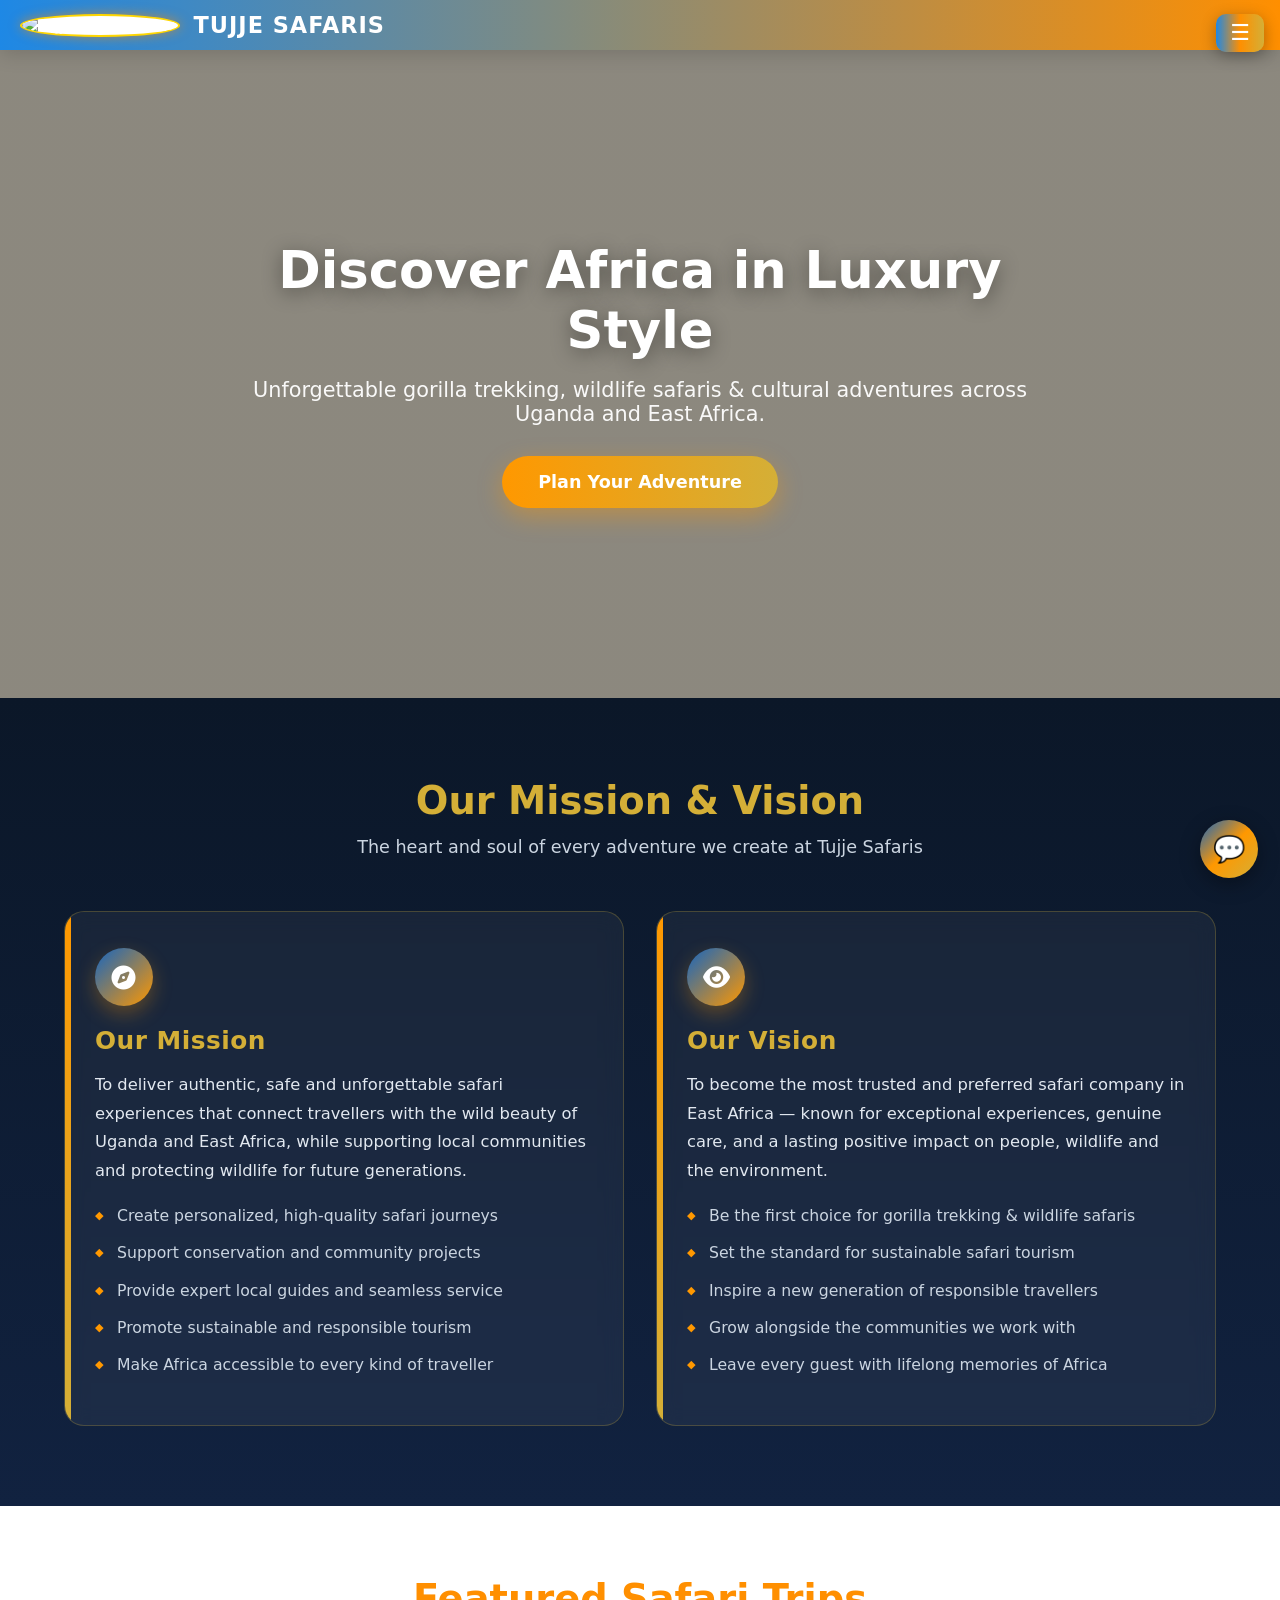
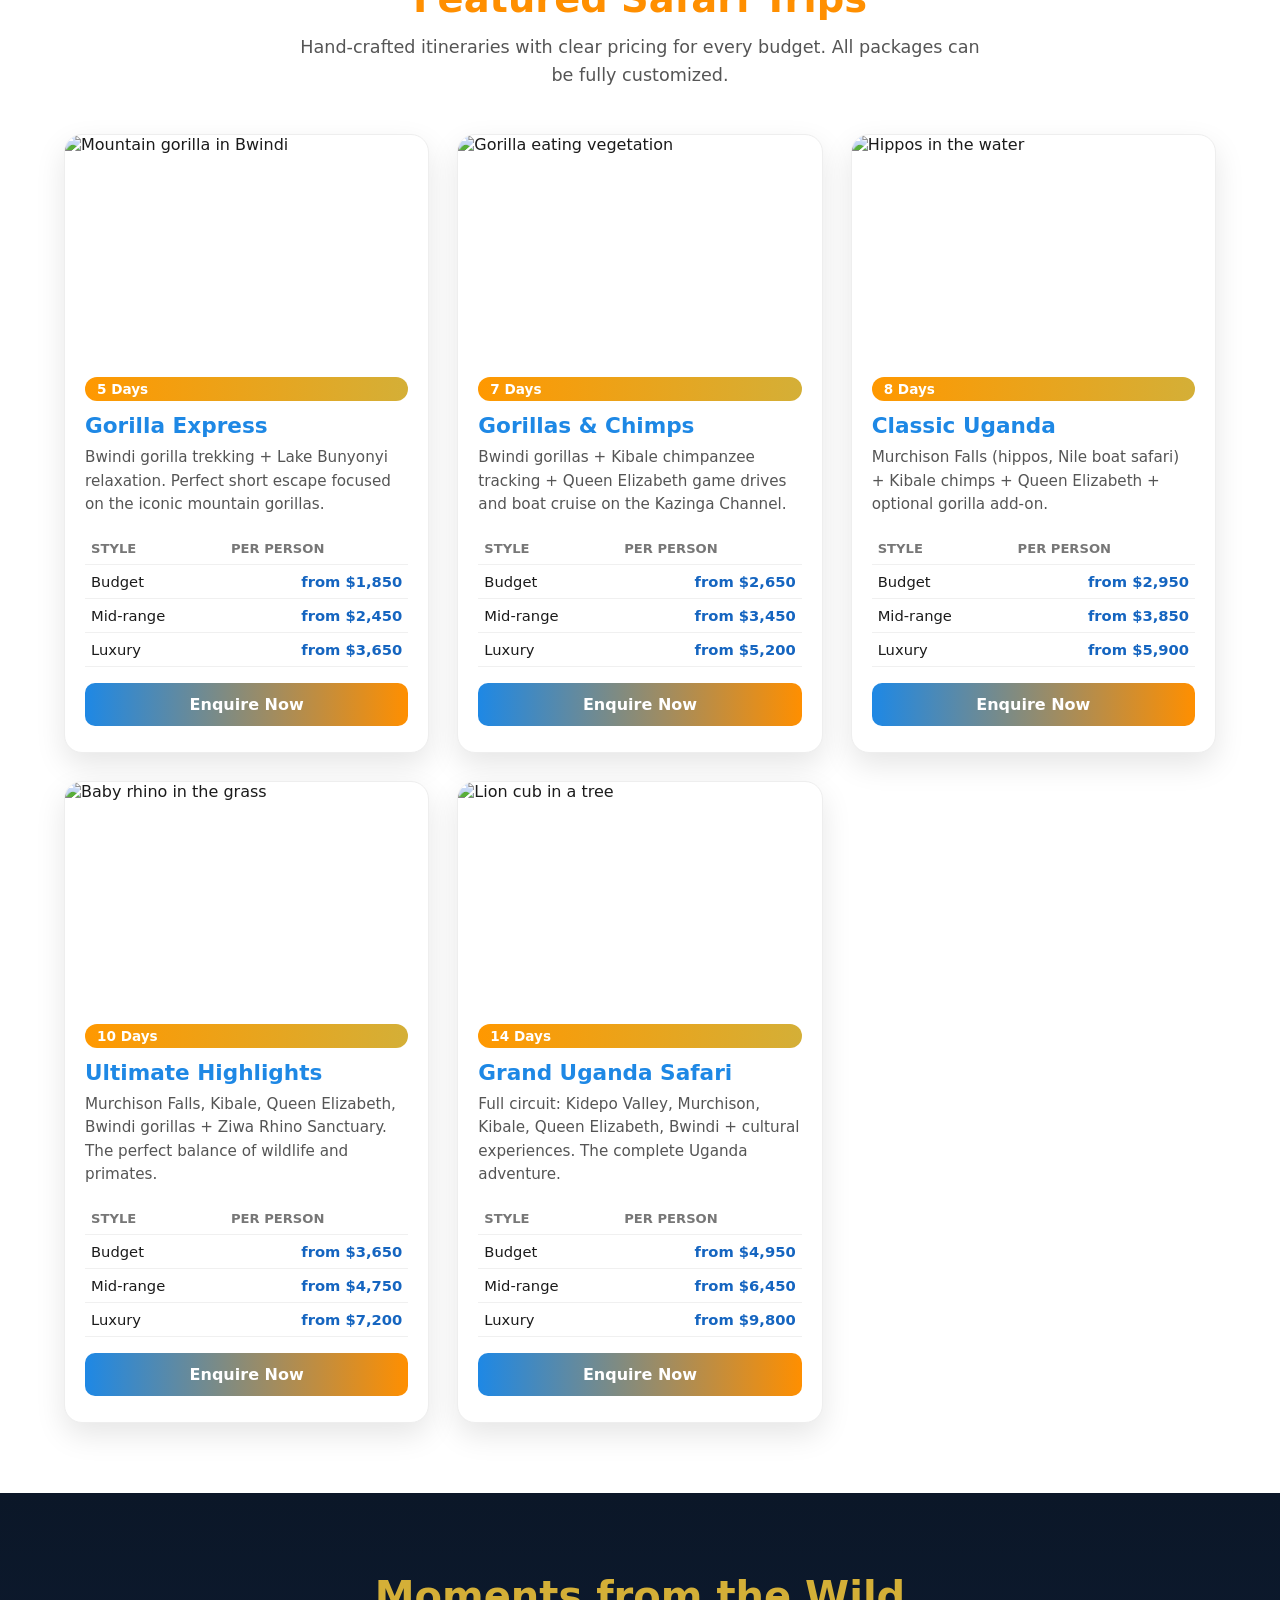
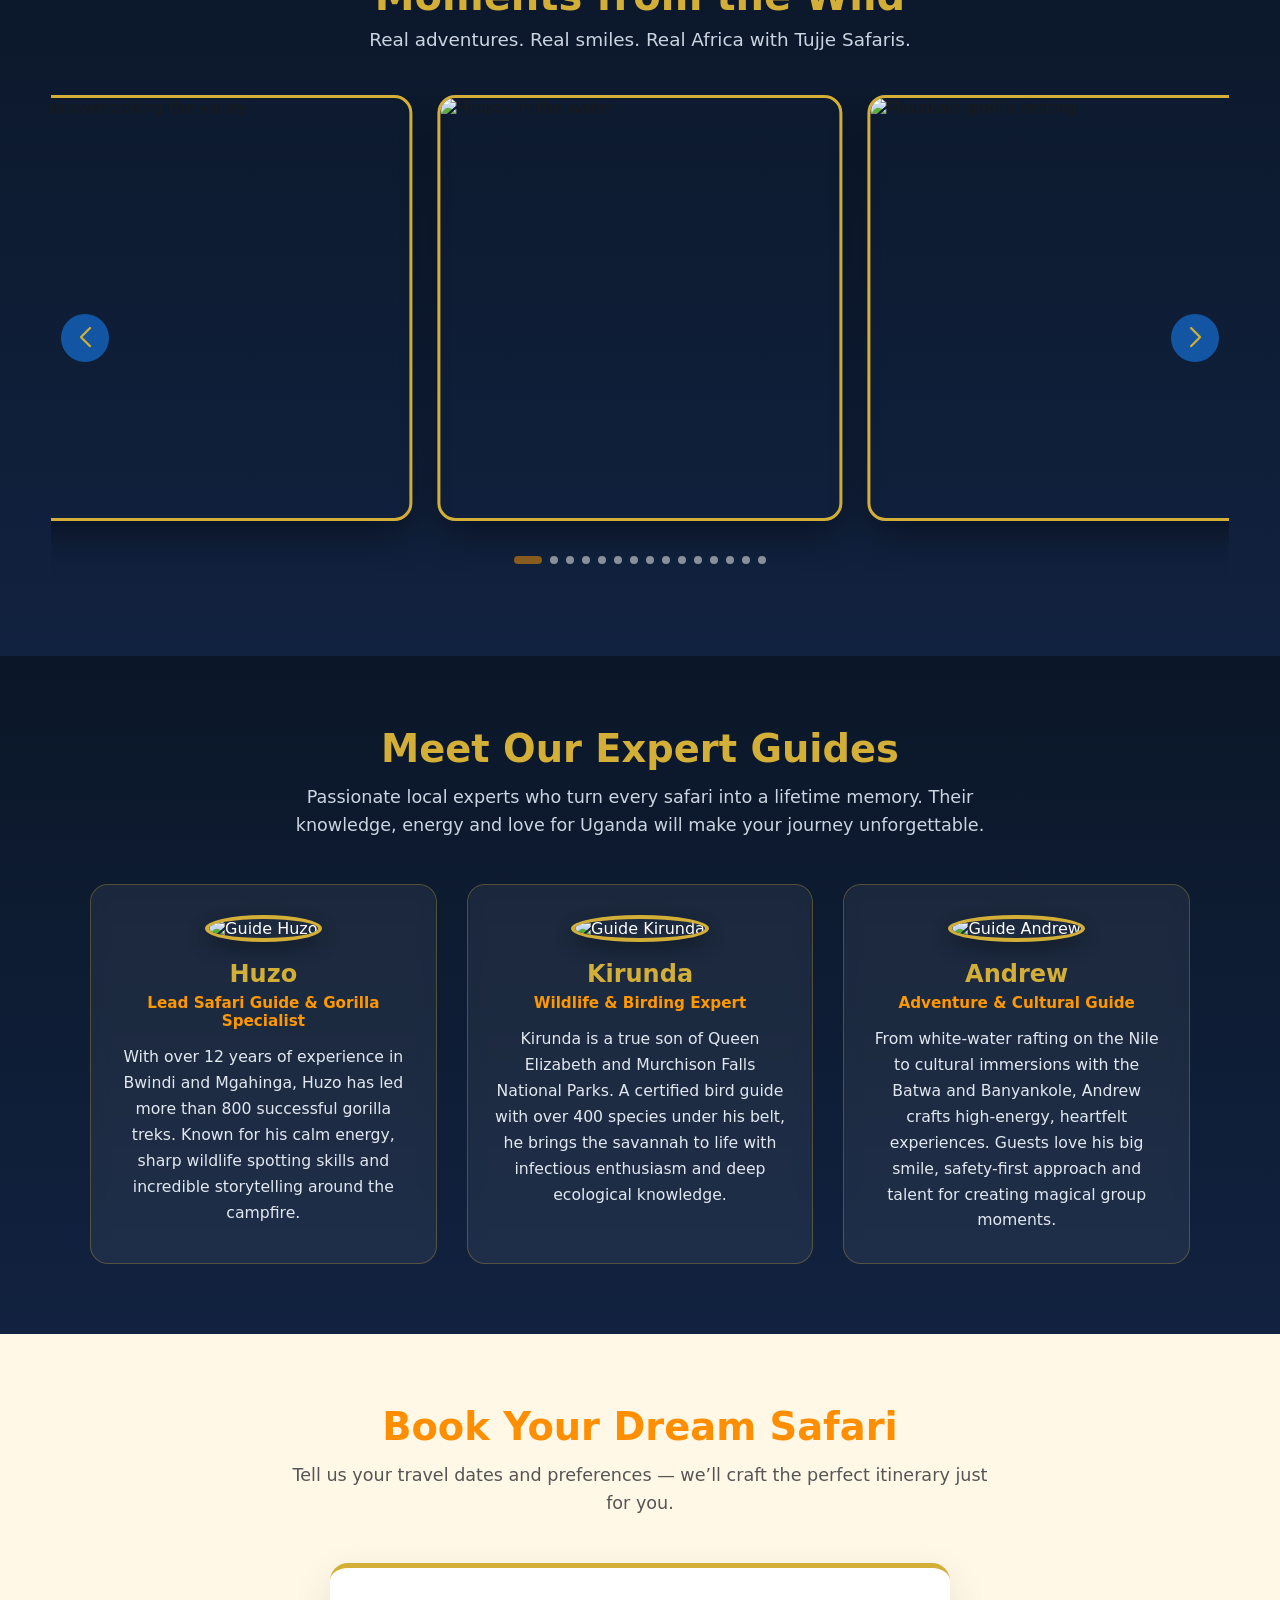
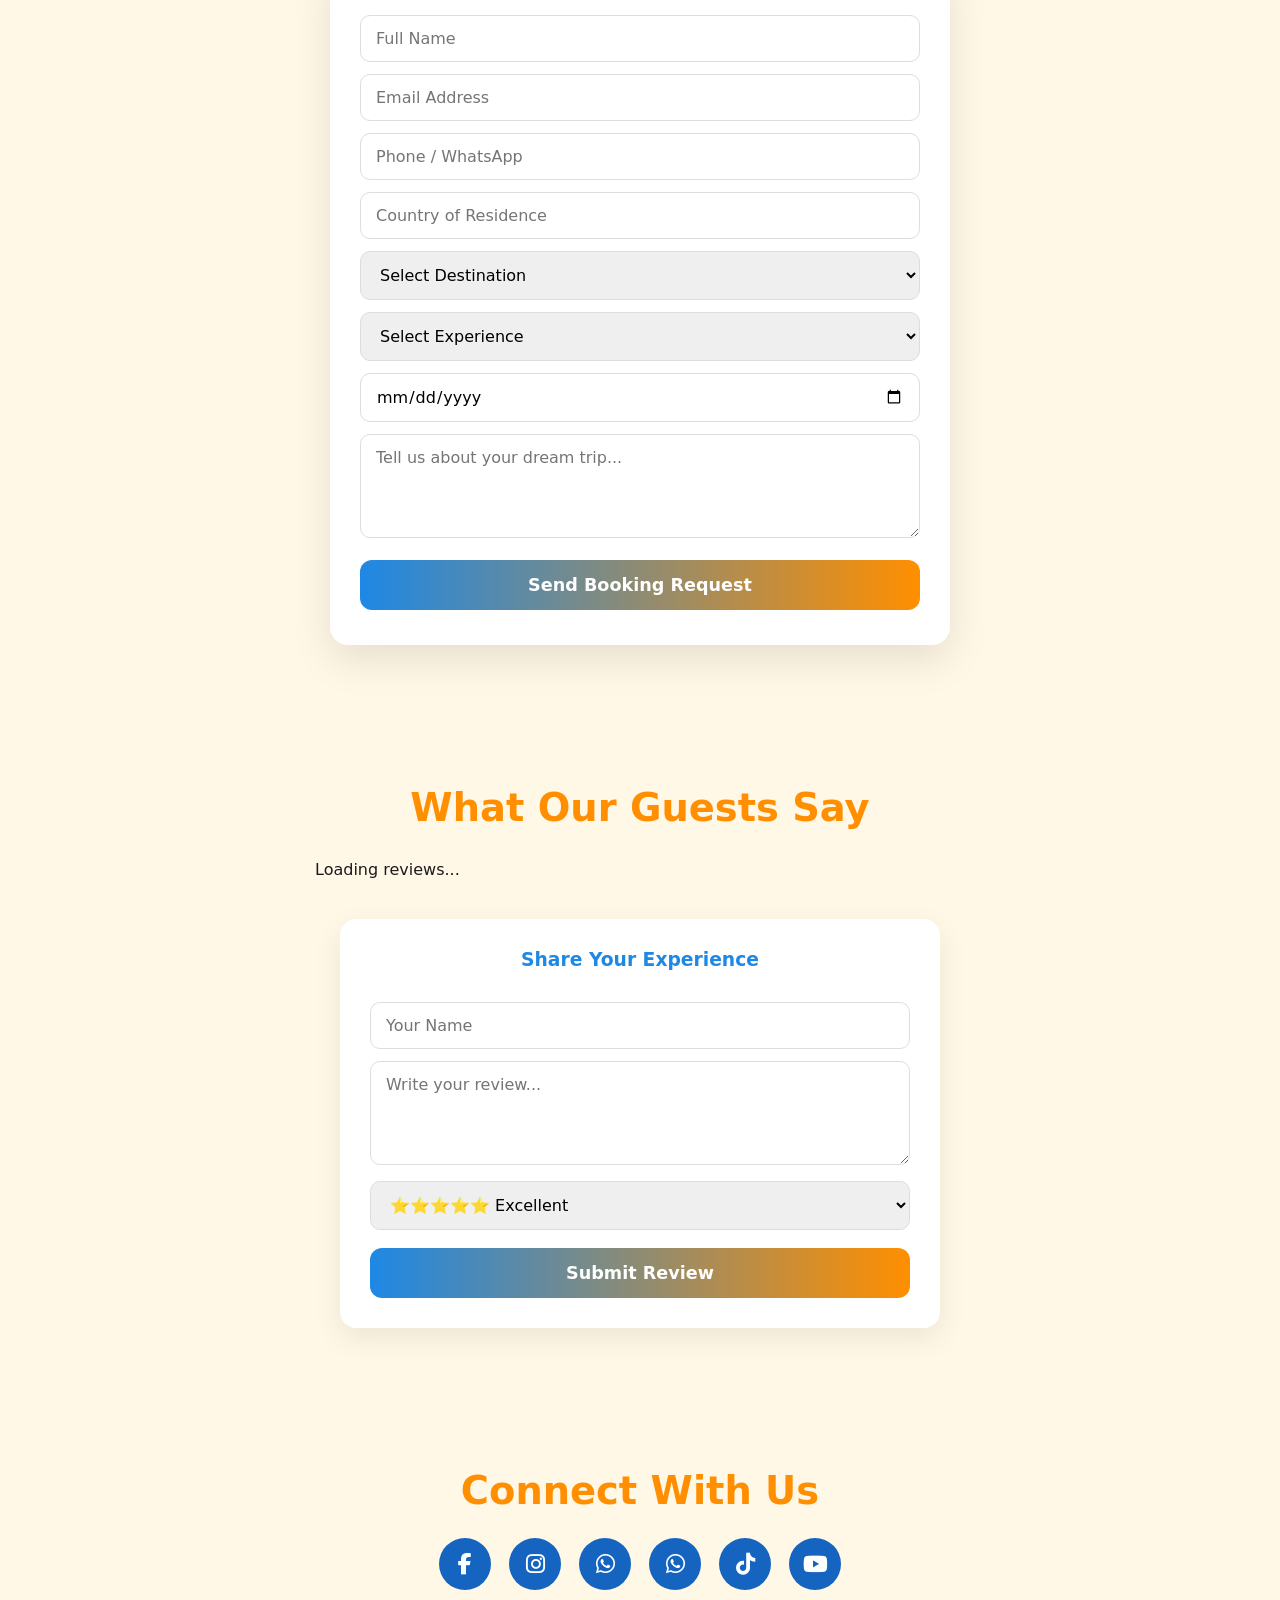
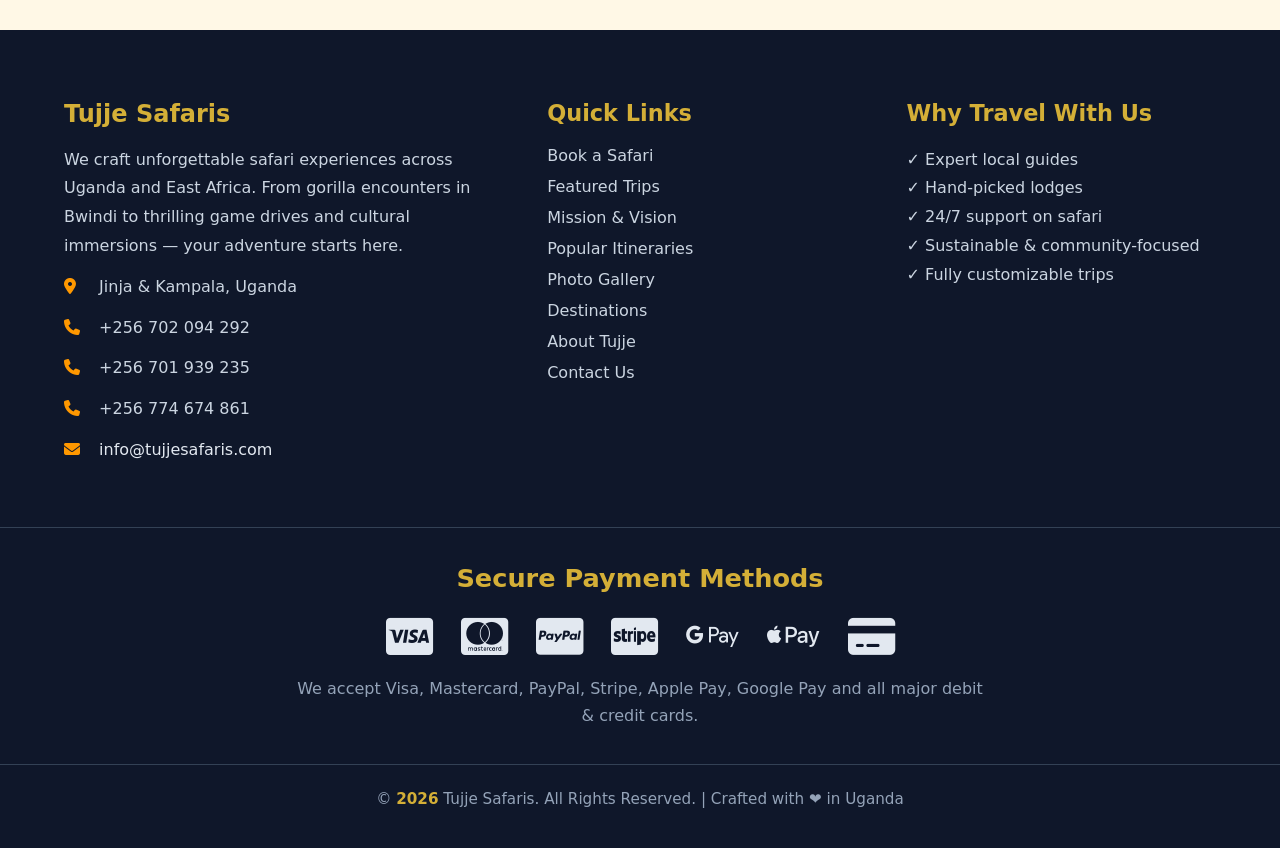
==== commit 2d7d5eb6: "Update index.html" ====
--- a/index.html
+++ b/index.html
@@ -1,1463 +1,1636 @@
 <!DOCTYPE html>
 <html lang="en">
-
 <head>
-  <meta charset="UTF-8">
-  <meta name="viewport" content="width=device-width, initial-scale=1.0">
-
-  <title>Baryan Badminton Academy Uganda | Badminton Training in Kampala</title>
-
-  <meta name="description"
-    content="Baryan Badminton Academy in Uganda offers structured badminton coaching, junior training, fitness and competitive preparation in Kampala.">
-
-  <meta name="author" content="Baryan Badminton Academy">
-  <meta name="robots" content="index, follow">
-  <meta name="theme-color" content="#0757c9">
-
-  <link rel="canonical" href="https://www.baryanbadmintonacademy.com/">
-  <link rel="stylesheet" href="css/style.css">
-
-  <link rel="preconnect" href="https://fonts.googleapis.com">
-  <link rel="preconnect" href="https://fonts.gstatic.com" crossorigin>
-  <link href="https://fonts.googleapis.com/css2?family=Inter:wght@400;500;600;700;800;900&display=swap" rel="stylesheet">
-
-  <style>
-    .logo {
-      display: flex;
-      align-items: center;
-      gap: 12px;
-      text-decoration: none;
-      color: inherit;
+<meta charset="UTF-8">
+<meta name="viewport" content="width=device-width, initial-scale=1.0">
+<title>Tujje Safaris | Uganda Safaris, Gorilla Trekking & East Africa Adventures</title>
+<meta name="description" content="Tujje Safaris offers premium Uganda safari experiences including gorilla trekking, chimpanzee tracking, wildlife safaris, cultural tours, bird watching, luxury adventures, and tailor-made East Africa journeys across Uganda, Kenya, Tanzania, and Rwanda.">
+<meta name="keywords" content="Tujje Safaris, Uganda safari tours, Gorilla trekking Uganda, Bwindi Impenetrable Forest, Murchison Falls safari, Queen Elizabeth National Park, Kibale chimpanzee trekking, Kidepo Valley safari, Uganda wildlife tours, luxury Uganda safaris, Kenya safari, Maasai Mara safari, Tanzania Serengeti safari, Ngorongoro Crater tours, Rwanda gorilla trekking, East Africa travel packages">
+<meta name="author" content="Tujje Safaris">
+<meta name="robots" content="index, follow">
+<meta name="theme-color" content="#123A73">
+<link rel="canonical" href="https://www.tujjesafaris.com/">
+
+<!-- Open Graph -->
+<meta property="og:locale" content="en_US">
+<meta property="og:site_name" content="Tujje Safaris">
+<meta property="og:title" content="Tujje Safaris | Discover Uganda & East Africa">
+<meta property="og:description" content="Experience unforgettable gorilla trekking, wildlife safaris, cultural adventures and tailor-made East Africa journeys with Tujje Safaris.">
+<meta property="og:type" content="website">
+<meta property="og:url" content="https://www.tujjesafaris.com/">
+<meta property="og:image" content="https://www.tujjesafaris.com/images/logo.jpg">
+
+<!-- Twitter -->
+<meta name="twitter:card" content="summary_large_image">
+<meta name="twitter:title" content="Tujje Safaris | Uganda Safari Experts">
+<meta name="twitter:description" content="Gorilla Trekking • Wildlife Safaris • Cultural Tours • Luxury East Africa Adventures">
+
+<link rel="stylesheet" href="https://cdn.jsdelivr.net/npm/swiper@11/swiper-bundle.min.css">
+<link rel="stylesheet" href="https://cdnjs.cloudflare.com/ajax/libs/font-awesome/6.7.2/css/all.min.css">
+
+<style>
+:root {
+  --blue: #1565c0;
+  --orange: #ff9800;
+  --gold: #d4af37;
+  --dark: #0f172a;
+  --cream: #fff8e6;
+}
+
+* {
+  margin: 0;
+  padding: 0;
+  box-sizing: border-box;
+  font-family: 'Poppins', system-ui, -apple-system, sans-serif;
+}
+
+html {
+  scroll-behavior: smooth;
+}
+
+body {
+  background: var(--cream);
+  color: #1b1b1b;
+  overflow-x: hidden;
+}
+
+/* ===== HEADER ===== */
+header {
+  background: linear-gradient(90deg, #1e88e5, #ff8f00);
+  color: white;
+  padding: 12px 20px;
+  position: sticky;
+  top: 0;
+  z-index: 1000;
+  box-shadow: 0 4px 20px rgba(0,0,0,0.15);
+}
+
+.header-content {
+  display: flex;
+  align-items: center;
+  gap: 14px;
+  max-width: 1400px;
+  margin: 0 auto;
+}
+
+.logo-img {
+  width: 48px;
+  height: 48px;
+  object-fit: cover;
+  border-radius: 50%;
+  border: 2px solid #ffd700;
+  box-shadow: 0 0 12px rgba(255,140,0,0.6);
+  background: white;
+}
+
+header h1 {
+  font-size: 1.4rem;
+  letter-spacing: 1px;
+  font-weight: 700;
+}
+
+/* ===== MENU ===== */
+.menu-btn {
+  position: fixed;
+  top: 14px;
+  right: 16px;
+  background: linear-gradient(90deg, #1e88e5, #ff8f00, #d4af37);
+  color: white;
+  font-size: 22px;
+  padding: 8px 14px;
+  border-radius: 10px;
+  cursor: pointer;
+  z-index: 1001;
+  box-shadow: 0 4px 15px rgba(0,0,0,.3);
+  border: none;
+  line-height: 1;
+}
+
+.sidebar {
+  position: fixed;
+  top: 0;
+  left: -300px;
+  width: 300px;
+  height: 100%;
+  background: linear-gradient(180deg, #1e88e5, #ff8f00);
+  padding: 30px 22px;
+  transition: 0.4s ease;
+  z-index: 1002;
+  color: white;
+  overflow-y: auto;
+}
+
+.sidebar.open { left: 0; }
+
+.sidebar h2 {
+  text-align: center;
+  color: #d4af37;
+  margin-bottom: 25px;
+  font-size: 1.5rem;
+}
+
+.sidebar a {
+  display: block;
+  color: white;
+  text-decoration: none;
+  padding: 13px 16px;
+  margin: 8px 0;
+  border-radius: 10px;
+  background: rgba(255,255,255,0.12);
+  transition: 0.3s;
+  font-weight: 500;
+}
+
+.sidebar a:hover {
+  background: #d4af37;
+  color: #111;
+  transform: translateX(6px);
+}
+
+#overlay {
+  position: fixed;
+  inset: 0;
+  background: rgba(0,0,0,0.5);
+  display: none;
+  z-index: 1000;
+}
+
+#overlay.show { display: block; }
+
+/* ===== HERO ===== */
+.hero-slider {
+  width: 100%;
+  height: 72vh;
+  min-height: 520px;
+  background: linear-gradient(rgba(0,0,0,0.45), rgba(0,0,0,0.45)),
+              url("IMG_0860.jpeg") center/cover no-repeat;
+  display: flex;
+  align-items: center;
+  justify-content: center;
+  position: relative;
+}
+
+.hero-content {
+  text-align: center;
+  color: #fff;
+  padding: 20px;
+  max-width: 900px;
+}
+
+.hero-content h1 {
+  font-size: 3.2rem;
+  margin-bottom: 18px;
+  font-weight: 800;
+  text-shadow: 0 4px 20px rgba(0,0,0,0.4);
+}
+
+.hero-content p {
+  font-size: 1.3rem;
+  margin-bottom: 30px;
+  opacity: 0.95;
+}
+
+.hero-btn {
+  display: inline-block;
+  padding: 16px 36px;
+  background: linear-gradient(90deg, #ff9800, #d4af37);
+  color: #fff;
+  text-decoration: none;
+  border-radius: 50px;
+  font-weight: 700;
+  font-size: 1.1rem;
+  transition: 0.3s;
+  box-shadow: 0 8px 25px rgba(255,152,0,0.4);
+}
+
+.hero-btn:hover {
+  transform: translateY(-3px);
+  box-shadow: 0 12px 30px rgba(255,152,0,0.5);
+}
+
+/* ===== SECTIONS ===== */
+section {
+  padding: 70px 5%;
+}
+
+.title {
+  text-align: center;
+  color: #ff8f00;
+  font-size: 2.4rem;
+  margin-bottom: 12px;
+  font-weight: 800;
+}
+
+.subtitle {
+  text-align: center;
+  color: #555;
+  max-width: 700px;
+  margin: 0 auto 45px;
+  font-size: 1.1rem;
+  line-height: 1.6;
+}
+
+/* ===== MISSION & VISION ===== */
+.mission-vision {
+  padding: 80px 5%;
+  background: linear-gradient(180deg, #0b1728 0%, #112240 100%);
+  color: #fff;
+}
+
+.mission-vision .title {
+  color: var(--gold);
+  margin-bottom: 10px;
+}
+
+.mission-vision .subtitle {
+  color: #cbd5e1;
+  margin-bottom: 50px;
+}
+
+.mv-container {
+  display: grid;
+  grid-template-columns: 1fr 1fr;
+  gap: 32px;
+  max-width: 1200px;
+  margin: 0 auto;
+}
+
+.mv-card {
+  background: rgba(255, 255, 255, 0.05);
+  border: 1px solid rgba(212, 175, 55, 0.25);
+  border-radius: 20px;
+  padding: 36px 30px;
+  backdrop-filter: blur(10px);
+  transition: all 0.35s ease;
+  position: relative;
+  overflow: hidden;
+}
+
+.mv-card::before {
+  content: "";
+  position: absolute;
+  top: 0;
+  left: 0;
+  width: 6px;
+  height: 100%;
+  background: linear-gradient(to bottom, var(--orange), var(--gold));
+}
+
+.mv-card:hover {
+  transform: translateY(-8px);
+  border-color: var(--gold);
+  box-shadow: 0 20px 45px rgba(0, 0, 0, 0.35);
+}
+
+.mv-icon {
+  width: 58px;
+  height: 58px;
+  border-radius: 50%;
+  background: linear-gradient(135deg, #1565c0, #ff9800);
+  display: flex;
+  align-items: center;
+  justify-content: center;
+  font-size: 1.5rem;
+  margin-bottom: 20px;
+  color: #fff;
+  box-shadow: 0 8px 20px rgba(255, 152, 0, 0.3);
+}
+
+.mv-card h3 {
+  color: var(--gold);
+  font-size: 1.55rem;
+  font-weight: 800;
+  margin-bottom: 16px;
+  letter-spacing: 0.5px;
+}
+
+.mv-card p {
+  color: #e2e8f0;
+  line-height: 1.75;
+  font-size: 1.02rem;
+}
+
+.mv-list {
+  list-style: none;
+  margin-top: 18px;
+}
+
+.mv-list li {
+  position: relative;
+  padding-left: 22px;
+  margin-bottom: 12px;
+  color: #cbd5e1;
+  line-height: 1.6;
+  font-size: 0.98rem;
+}
+
+.mv-list li::before {
+  content: "◆";
+  position: absolute;
+  left: 0;
+  color: var(--orange);
+  font-size: 0.7rem;
+  top: 4px;
+}
+
+/* ===== FEATURED TRIPS ===== */
+.featured-trips {
+  background: #fff;
+}
+
+.trips-grid {
+  display: grid;
+  grid-template-columns: repeat(auto-fit, minmax(300px, 1fr));
+  gap: 28px;
+  max-width: 1300px;
+  margin: 0 auto;
+}
+
+.trip-card {
+  background: white;
+  border-radius: 18px;
+  overflow: hidden;
+  box-shadow: 0 12px 30px rgba(0,0,0,0.1);
+  border: 1px solid #eee;
+  transition: 0.35s;
+  display: flex;
+  flex-direction: column;
+}
+
+.trip-card:hover {
+  transform: translateY(-8px);
+  box-shadow: 0 20px 40px rgba(0,0,0,0.15);
+}
+
+.trip-card img {
+  width: 100%;
+  height: 220px;
+  object-fit: cover;
+  display: block;
+}
+
+.trip-body {
+  padding: 22px 20px 26px;
+  flex: 1;
+  display: flex;
+  flex-direction: column;
+}
+
+.trip-body h3 {
+  color: #1e88e5;
+  font-size: 1.35rem;
+  margin-bottom: 8px;
+}
+
+.trip-days {
+  display: inline-block;
+  background: linear-gradient(90deg, #ff9800, #d4af37);
+  color: white;
+  font-size: 0.85rem;
+  font-weight: 700;
+  padding: 4px 12px;
+  border-radius: 20px;
+  margin-bottom: 12px;
+}
+
+.trip-body p {
+  color: #555;
+  font-size: 0.95rem;
+  line-height: 1.55;
+  margin-bottom: 16px;
+  flex: 1;
+}
+
+.price-table {
+  width: 100%;
+  border-collapse: collapse;
+  margin-bottom: 16px;
+  font-size: 0.92rem;
+}
+
+.price-table th,
+.price-table td {
+  padding: 8px 6px;
+  text-align: left;
+  border-bottom: 1px solid #f0f0f0;
+}
+
+.price-table th {
+  color: #777;
+  font-weight: 600;
+  font-size: 0.82rem;
+  text-transform: uppercase;
+}
+
+.price-table td:last-child {
+  font-weight: 700;
+  color: #1565c0;
+  text-align: right;
+}
+
+.trip-btn {
+  display: block;
+  text-align: center;
+  padding: 12px;
+  background: linear-gradient(90deg, #1e88e5, #ff8f00);
+  color: white;
+  text-decoration: none;
+  border-radius: 10px;
+  font-weight: 700;
+  transition: 0.3s;
+}
+
+.trip-btn:hover {
+  transform: translateY(-2px);
+  box-shadow: 0 6px 18px rgba(30,136,229,0.3);
+}
+
+/* ===== GUIDES SECTION ===== */
+.guides-section {
+  background: linear-gradient(180deg, #0b1728, #112240);
+  color: white;
+}
+
+.guides-section .title {
+  color: var(--gold);
+}
+
+.guides-section .subtitle {
+  color: #cbd5e1;
+}
+
+.guides-grid {
+  display: grid;
+  grid-template-columns: repeat(auto-fit, minmax(280px, 1fr));
+  gap: 30px;
+  max-width: 1100px;
+  margin: 0 auto;
+}
+
+.guide-card {
+  background: rgba(255,255,255,0.06);
+  border: 1px solid rgba(212,175,55,0.3);
+  border-radius: 18px;
+  padding: 30px 25px;
+  text-align: center;
+  transition: 0.35s;
+  backdrop-filter: blur(8px);
+}
+
+.guide-card:hover {
+  transform: translateY(-10px);
+  border-color: var(--gold);
+  box-shadow: 0 20px 40px rgba(0,0,0,0.3);
+}
+
+.guide-avatar {
+  width: 110px;
+  height: 110px;
+  border-radius: 50%;
+  object-fit: cover;
+  border: 4px solid var(--gold);
+  margin-bottom: 18px;
+  box-shadow: 0 8px 20px rgba(0,0,0,0.3);
+}
+
+.guide-card h3 {
+  color: var(--gold);
+  font-size: 1.5rem;
+  margin-bottom: 6px;
+}
+
+.guide-role {
+  color: var(--orange);
+  font-weight: 600;
+  font-size: 0.95rem;
+  margin-bottom: 14px;
+}
+
+.guide-card p {
+  color: #e2e8f0;
+  line-height: 1.65;
+  font-size: 0.98rem;
+}
+
+/* ===== PHOTO GALLERY SLIDER ===== */
+.home-gallery {
+  background: linear-gradient(180deg, #0b1728, #112240);
+  padding: 80px 4%;
+}
+
+.home-gallery h2 {
+  text-align: center;
+  color: var(--gold);
+  font-size: 2.5rem;
+  margin-bottom: 10px;
+  font-weight: 800;
+}
+
+.home-gallery > p {
+  text-align: center;
+  color: #cbd5e1;
+  margin-bottom: 45px;
+  font-size: 1.15rem;
+}
+
+.gallerySwiper {
+  width: 100%;
+  padding-bottom: 55px;
+}
+
+.gallerySwiper .swiper-slide {
+  border-radius: 18px;
+  overflow: hidden;
+  border: 3px solid var(--gold);
+  box-shadow: 0 15px 35px rgba(0,0,0,0.4);
+  transition: 0.4s;
+}
+
+.gallerySwiper .swiper-slide:hover {
+  transform: translateY(-8px);
+}
+
+.gallerySwiper img {
+  width: 100%;
+  height: 420px;
+  object-fit: cover;
+  display: block;
+}
+
+.swiper-button-next,
+.swiper-button-prev {
+  color: var(--gold) !important;
+  background: rgba(21,101,192,0.8);
+  width: 48px !important;
+  height: 48px !important;
+  border-radius: 50%;
+}
+
+.swiper-button-next::after,
+.swiper-button-prev::after {
+  font-size: 20px !important;
+  font-weight: bold;
+}
+
+.swiper-pagination-bullet {
+  background: white !important;
+  opacity: 0.5;
+}
+
+.swiper-pagination-bullet-active {
+  background: var(--orange) !important;
+  width: 28px !important;
+  border-radius: 10px;
+}
+
+/* ===== BOOKING ===== */
+#bookingForm {
+  max-width: 620px;
+  margin: 0 auto;
+  background: white;
+  padding: 35px 30px;
+  border-radius: 18px;
+  box-shadow: 0 15px 40px rgba(0,0,0,0.1);
+  border-top: 5px solid var(--gold);
+}
+
+input, select, textarea {
+  width: 100%;
+  padding: 13px 15px;
+  margin-top: 12px;
+  border: 1px solid #ddd;
+  border-radius: 10px;
+  font-size: 1rem;
+  transition: 0.25s;
+}
+
+input:focus, select:focus, textarea:focus {
+  outline: none;
+  border-color: var(--orange);
+  box-shadow: 0 0 0 3px rgba(255,152,0,0.15);
+}
+
+button[type="submit"],
+#reviewForm button {
+  width: 100%;
+  padding: 15px;
+  margin-top: 18px;
+  border: none;
+  border-radius: 12px;
+  font-weight: 700;
+  font-size: 1.1rem;
+  color: white;
+  background: linear-gradient(90deg, #1e88e5, #ff8f00);
+  cursor: pointer;
+  transition: 0.3s;
+}
+
+button[type="submit"]:hover,
+#reviewForm button:hover {
+  transform: translateY(-2px);
+  box-shadow: 0 8px 20px rgba(30,136,229,0.3);
+}
+
+/* ===== REVIEWS ===== */
+.reviews {
+  background: #fff8e6;
+}
+
+.review-slider {
+  max-width: 650px;
+  margin: 30px auto 40px;
+}
+
+.review-card {
+  background: white;
+  padding: 28px;
+  border-radius: 16px;
+  box-shadow: 0 12px 30px rgba(0,0,0,0.08);
+  border-top: 5px solid #d4af37;
+  text-align: center;
+}
+
+.review-card h3 {
+  color: #1e88e5;
+  margin-bottom: 8px;
+}
+
+/* ===== SOCIAL ===== */
+.social-section {
+  text-align: center;
+  padding-bottom: 40px;
+}
+
+.social-icons {
+  display: flex;
+  justify-content: center;
+  flex-wrap: wrap;
+  gap: 18px;
+  margin-top: 25px;
+}
+
+.social-icons a {
+  width: 52px;
+  height: 52px;
+  display: flex;
+  justify-content: center;
+  align-items: center;
+  text-decoration: none;
+  border-radius: 50%;
+  background: var(--blue);
+  color: white;
+  font-size: 22px;
+  transition: 0.3s;
+}
+
+.social-icons a:hover {
+  background: var(--orange);
+  color: var(--gold);
+  transform: translateY(-6px);
+}
+
+/* ===== FOOTER ===== */
+footer {
+  width: 100%;
+  background: var(--dark);
+  color: white;
+  padding: 70px 0 30px;
+  margin: 0;
+}
+
+.footer-inner {
+  max-width: 1400px;
+  margin: 0 auto;
+  padding: 0 5%;
+  display: grid;
+  grid-template-columns: 1.4fr 1fr 1fr;
+  gap: 50px;
+}
+
+.footer-about h3 {
+  color: var(--gold);
+  font-size: 1.5rem;
+  margin-bottom: 18px;
+}
+
+.footer-about p {
+  line-height: 1.8;
+  margin-bottom: 12px;
+  color: #cbd5e1;
+}
+
+.footer-about i {
+  color: var(--orange);
+  width: 22px;
+  margin-right: 8px;
+}
+
+.footer-about a {
+  color: #e2e8f0;
+  text-decoration: none;
+  transition: 0.3s;
+}
+
+.footer-about a:hover {
+  color: var(--gold);
+}
+
+.footer-links h3,
+.footer-contact h3 {
+  color: var(--gold);
+  font-size: 1.4rem;
+  margin-bottom: 20px;
+}
+
+.footer-links ul {
+  list-style: none;
+}
+
+.footer-links li {
+  margin: 12px 0;
+}
+
+.footer-links a {
+  color: #cbd5e1;
+  text-decoration: none;
+  transition: 0.3s;
+}
+
+.footer-links a:hover {
+  color: var(--orange);
+  padding-left: 6px;
+}
+
+.payment {
+  margin-top: 50px;
+  padding: 35px 5%;
+  text-align: center;
+  border-top: 1px solid #334155;
+  border-bottom: 1px solid #334155;
+}
+
+.payment h2 {
+  color: var(--gold);
+  margin-bottom: 22px;
+  font-size: 1.6rem;
+}
+
+.payment-icons {
+  display: flex;
+  justify-content: center;
+  flex-wrap: wrap;
+  gap: 28px;
+  margin-bottom: 18px;
+}
+
+.payment-icons i {
+  font-size: 42px;
+  color: #e2e8f0;
+  transition: 0.3s;
+}
+
+.payment-icons i:hover {
+  color: var(--orange);
+  transform: scale(1.15);
+}
+
+.payment p {
+  color: #94a3b8;
+  max-width: 700px;
+  margin: 0 auto;
+  line-height: 1.7;
+}
+
+.copy {
+  text-align: center;
+  padding: 25px 5% 10px;
+  color: #94a3b8;
+  font-size: 0.95rem;
+}
+
+.copy span {
+  color: var(--gold);
+  font-weight: 700;
+}
+
+/* ===== CHATBOT ===== */
+#chatIcon {
+  position: fixed;
+  bottom: 22px;
+  right: 22px;
+  width: 58px;
+  height: 58px;
+  background: linear-gradient(135deg, #1565c0, #ff9800, #d4af37);
+  color: white;
+  border-radius: 50%;
+  display: flex;
+  align-items: center;
+  justify-content: center;
+  font-size: 26px;
+  cursor: pointer;
+  box-shadow: 0 6px 20px rgba(0,0,0,.35);
+  z-index: 9999;
+  transition: 0.3s;
+}
+
+#chatIcon:hover { transform: scale(1.1); }
+
+#chatbot {
+  position: fixed;
+  bottom: 90px;
+  right: 22px;
+  width: 320px;
+  height: 450px;
+  background: white;
+  border-radius: 18px;
+  box-shadow: 0 12px 40px rgba(0,0,0,.3);
+  overflow: hidden;
+  display: none;
+  flex-direction: column;
+  z-index: 9999;
+}
+
+#chatHeader {
+  background: linear-gradient(90deg, #1565c0, #ff9800, #d4af37);
+  color: white;
+  padding: 14px 16px;
+  display: flex;
+  justify-content: space-between;
+  align-items: center;
+  font-weight: 700;
+}
+
+#messages {
+  flex: 1;
+  padding: 14px;
+  overflow-y: auto;
+  background: #f8fafc;
+  font-size: 0.9rem;
+}
+
+.botMessage, .userMessage {
+  padding: 12px;
+  border-radius: 12px;
+  margin-bottom: 12px;
+  line-height: 1.5;
+}
+
+.botMessage { background: #e3f2fd; }
+.userMessage { background: #ffe0b2; text-align: right; }
+
+#quickQuestions {
+  display: flex;
+  flex-wrap: wrap;
+  gap: 6px;
+  padding: 10px;
+  background: #fff;
+  border-top: 1px solid #eee;
+}
+
+#quickQuestions button {
+  font-size: 0.78rem;
+  padding: 6px 12px;
+  border: none;
+  border-radius: 20px;
+  background: #ff9800;
+  color: white;
+  cursor: pointer;
+}
+
+#chatInput {
+  display: flex;
+  padding: 10px;
+  border-top: 1px solid #eee;
+  background: white;
+}
+
+#chatInput input {
+  flex: 1;
+  padding: 10px 14px;
+  border: 1px solid #ddd;
+  border-radius: 25px;
+  outline: none;
+  font-size: 0.9rem;
+}
+
+#chatInput button {
+  margin-left: 8px;
+  width: 42px;
+  border: none;
+  border-radius: 50%;
+  background: #1565c0;
+  color: white;
+  cursor: pointer;
+}
+
+.showChat { display: flex !important; }
+
+/* ===== RESPONSIVE ===== */
+@media (max-width: 900px) {
+  .footer-inner {
+    grid-template-columns: 1fr;
+    gap: 40px;
+  }
+  .hero-content h1 { font-size: 2.3rem; }
+  .gallerySwiper img { height: 280px; }
+  .mv-container {
+    grid-template-columns: 1fr;
+    gap: 24px;
+  }
+  .mission-vision {
+    padding: 60px 5%;
+  }
+  .mv-card {
+    padding: 28px 22px;
+  }
+  .mv-card h3 {
+    font-size: 1.35rem;
+  }
+}
+
+@media (max-width: 600px) {
+  .hero-slider { height: 60vh; min-height: 420px; }
+  .hero-content h1 { font-size: 1.8rem; }
+  .hero-content p { font-size: 1.05rem; }
+  .title { font-size: 1.75rem; }
+  .subtitle { font-size: 1rem; margin-bottom: 30px; }
+  header h1 { font-size: 1.1rem; }
+  .logo-img { width: 40px; height: 40px; }
+  .trips-grid { grid-template-columns: 1fr; }
+  section { padding: 50px 4%; }
+  .trip-card img { height: 190px; }
+  .gallerySwiper img { height: 240px; }
+  .mv-card { padding: 24px 18px; }
+  .mv-icon { width: 50px; height: 50px; font-size: 1.3rem; }
+}
+</style>
+</head>
+<body>
+
+<!-- HEADER -->
+<header>
+  <div class="header-content">
+    <div class="logo-container">
+      <img src="647b8421-b7ad-4101-aae5-1307c8b8d5fd.jpeg" alt="Tujje Safaris Logo" class="logo-img">
+    </div>
+    <h1>TUJJE SAFARIS</h1>
+  </div>
+</header>
+
+<!-- MENU -->
+<button class="menu-btn" onclick="toggleMenu()" aria-label="Open menu">☰</button>
+<div id="sidebar" class="sidebar">
+  <h2>TUJJE SAFARIS</h2>
+  <a href="index.html">🏠 Home</a>
+  <a href="#mission">🎯 Mission & Vision</a>
+  <a href="#featured-trips">⭐ Featured Trips</a>
+  <a href="Itinerary.html">🗺️ Itineraries</a>
+  <a href="gallery.html">🖼️ Gallery</a>
+  <a href="destinations.html">📍 Destinations</a>
+  <a href="lodges.html">🏕️ Lodges & Parks</a>
+  <a href="services.html">💼 Services</a>
+  <a href="about.html">ℹ️ About Us</a>
+  <a href="Contact.html">📞 Contact</a>
+  <a href="testimonial.html">💬 Testimonials</a>
+  <a href="Qrcode.html">✍️ Submit Review</a>
+  <a href="privacy.html">🔒 Privacy Policy</a>
+  <a href="terms.html">📜 Terms & Conditions</a>
+</div>
+<div id="overlay" onclick="toggleMenu()"></div>
+
+<!-- HERO -->
+<section class="hero-slider">
+  <div class="hero-content">
+    <h1>Discover Africa in Luxury Style</h1>
+    <p>Unforgettable gorilla trekking, wildlife safaris & cultural adventures across Uganda and East Africa.</p>
+    <a href="#booking" class="hero-btn">Plan Your Adventure</a>
+  </div>
+</section>
+
+<!-- MISSION & VISION -->
+<section class="mission-vision" id="mission">
+  <h2 class="title">Our Mission & Vision</h2>
+  <p class="subtitle">The heart and soul of every adventure we create at Tujje Safaris</p>
+
+  <div class="mv-container">
+
+    <!-- MISSION -->
+    <div class="mv-card">
+      <div class="mv-icon"><i class="fas fa-compass"></i></div>
+      <h3>Our Mission</h3>
+      <p>
+        To deliver authentic, safe and unforgettable safari experiences that connect travellers 
+        with the wild beauty of Uganda and East Africa, while supporting local communities 
+        and protecting wildlife for future generations.
+      </p>
+      <ul class="mv-list">
+        <li>Create personalized, high-quality safari journeys</li>
+        <li>Support conservation and community projects</li>
+        <li>Provide expert local guides and seamless service</li>
+        <li>Promote sustainable and responsible tourism</li>
+        <li>Make Africa accessible to every kind of traveller</li>
+      </ul>
+    </div>
+
+    <!-- VISION -->
+    <div class="mv-card">
+      <div class="mv-icon"><i class="fas fa-eye"></i></div>
+      <h3>Our Vision</h3>
+      <p>
+        To become the most trusted and preferred safari company in East Africa — known for 
+        exceptional experiences, genuine care, and a lasting positive impact on people, 
+        wildlife and the environment.
+      </p>
+      <ul class="mv-list">
+        <li>Be the first choice for gorilla trekking & wildlife safaris</li>
+        <li>Set the standard for sustainable safari tourism</li>
+        <li>Inspire a new generation of responsible travellers</li>
+        <li>Grow alongside the communities we work with</li>
+        <li>Leave every guest with lifelong memories of Africa</li>
+      </ul>
+    </div>
+
+  </div>
+</section>
+
+<!-- FEATURED TRIPS -->
+<section id="featured-trips" class="featured-trips">
+  <h2 class="title">Featured Safari Trips</h2>
+  <p class="subtitle">Hand-crafted itineraries with clear pricing for every budget. All packages can be fully customized.</p>
+
+  <div class="trips-grid">
+
+    <div class="trip-card">
+      <img src="IMG_0817.jpeg" alt="Mountain gorilla in Bwindi">
+      <div class="trip-body">
+        <span class="trip-days">5 Days</span>
+        <h3>Gorilla Express</h3>
+        <p>Bwindi gorilla trekking + Lake Bunyonyi relaxation. Perfect short escape focused on the iconic mountain gorillas.</p>
+        <table class="price-table">
+          <tr><th>Style</th><th>Per person</th></tr>
+          <tr><td>Budget</td><td>from $1,850</td></tr>
+          <tr><td>Mid-range</td><td>from $2,450</td></tr>
+          <tr><td>Luxury</td><td>from $3,650</td></tr>
+        </table>
+        <a href="#booking" class="trip-btn">Enquire Now</a>
+      </div>
+    </div>
+
+    <div class="trip-card">
+      <img src="IMG_0818.jpeg" alt="Gorilla eating vegetation">
+      <div class="trip-body">
+        <span class="trip-days">7 Days</span>
+        <h3>Gorillas & Chimps</h3>
+        <p>Bwindi gorillas + Kibale chimpanzee tracking + Queen Elizabeth game drives and boat cruise on the Kazinga Channel.</p>
+        <table class="price-table">
+          <tr><th>Style</th><th>Per person</th></tr>
+          <tr><td>Budget</td><td>from $2,650</td></tr>
+          <tr><td>Mid-range</td><td>from $3,450</td></tr>
+          <tr><td>Luxury</td><td>from $5,200</td></tr>
+        </table>
+        <a href="#booking" class="trip-btn">Enquire Now</a>
+      </div>
+    </div>
+
+    <div class="trip-card">
+      <img src="IMG_0813.jpeg" alt="Hippos in the water">
+      <div class="trip-body">
+        <span class="trip-days">8 Days</span>
+        <h3>Classic Uganda</h3>
+        <p>Murchison Falls (hippos, Nile boat safari) + Kibale chimps + Queen Elizabeth + optional gorilla add-on.</p>
+        <table class="price-table">
+          <tr><th>Style</th><th>Per person</th></tr>
+          <tr><td>Budget</td><td>from $2,950</td></tr>
+          <tr><td>Mid-range</td><td>from $3,850</td></tr>
+          <tr><td>Luxury</td><td>from $5,900</td></tr>
+        </table>
+        <a href="#booking" class="trip-btn">Enquire Now</a>
+      </div>
+    </div>
+
+    <div class="trip-card">
+      <img src="IMG_0836.jpeg" alt="Baby rhino in the grass">
+      <div class="trip-body">
+        <span class="trip-days">10 Days</span>
+        <h3>Ultimate Highlights</h3>
+        <p>Murchison Falls, Kibale, Queen Elizabeth, Bwindi gorillas + Ziwa Rhino Sanctuary. The perfect balance of wildlife and primates.</p>
+        <table class="price-table">
+          <tr><th>Style</th><th>Per person</th></tr>
+          <tr><td>Budget</td><td>from $3,650</td></tr>
+          <tr><td>Mid-range</td><td>from $4,750</td></tr>
+          <tr><td>Luxury</td><td>from $7,200</td></tr>
+        </table>
+        <a href="#booking" class="trip-btn">Enquire Now</a>
+      </div>
+    </div>
+
+    <div class="trip-card">
+      <img src="IMG_2681.jpeg" alt="Lion cub in a tree">
+      <div class="trip-body">
+        <span class="trip-days">14 Days</span>
+        <h3>Grand Uganda Safari</h3>
+        <p>Full circuit: Kidepo Valley, Murchison, Kibale, Queen Elizabeth, Bwindi + cultural experiences. The complete Uganda adventure.</p>
+        <table class="price-table">
+          <tr><th>Style</th><th>Per person</th></tr>
+          <tr><td>Budget</td><td>from $4,950</td></tr>
+          <tr><td>Mid-range</td><td>from $6,450</td></tr>
+          <tr><td>Luxury</td><td>from $9,800</td></tr>
+        </table>
+        <a href="#booking" class="trip-btn">Enquire Now</a>
+      </div>
+    </div>
+
+  </div>
+</section>
+
+<!-- PHOTO SLIDER -->
+<section class="home-gallery">
+  <h2>Moments from the Wild</h2>
+  <p>Real adventures. Real smiles. Real Africa with Tujje Safaris.</p>
+
+  <div class="swiper gallerySwiper">
+    <div class="swiper-wrapper">
+      <div class="swiper-slide"><img src="IMG_0813.jpeg" alt="Hippos in the water"></div>
+      <div class="swiper-slide"><img src="IMG_0817.jpeg" alt="Mountain gorilla resting"></div>
+      <div class="swiper-slide"><img src="IMG_0818.jpeg" alt="Gorilla eating leaves"></div>
+      <div class="swiper-slide"><img src="IMG_0820.jpeg" alt="Close-up of gorilla face"></div>
+      <div class="swiper-slide"><img src="IMG_0845.jpeg" alt="Hornbills pair"></div>
+      <div class="swiper-slide"><img src="IMG_0823.jpeg" alt="Chimpanzee in the forest"></div>
+      <div class="swiper-slide"><img src="IMG_0816.jpeg" alt="Gorilla looking at camera"></div>
+      <div class="swiper-slide"><img src="IMG_0836.jpeg" alt="Baby rhino"></div>
+      <div class="swiper-slide"><img src="IMG_2681.jpeg" alt="Young lion in tree"></div>
+      <div class="swiper-slide"><img src="IMG_5709.jpeg" alt="Group by the lake"></div>
+      <div class="swiper-slide"><img src="IMG_2955.jpeg" alt="Murchison Falls National Park entrance"></div>
+      <div class="swiper-slide"><img src="IMG_5349.jpeg" alt="Banana farm adventure"></div>
+      <div class="swiper-slide"><img src="IMG_6153.jpeg" alt="Evening poolside"></div>
+      <div class="swiper-slide"><img src="IMG_2687.jpeg" alt="Team photo"></div>
+      <div class="swiper-slide"><img src="IMG_4395.jpeg" alt="Yoga overlooking the valley"></div>
+    </div>
+    <div class="swiper-button-next"></div>
+    <div class="swiper-button-prev"></div>
+    <div class="swiper-pagination"></div>
+  </div>
+</section>
+
+<!-- MEET OUR GUIDES -->
+<section class="guides-section">
+  <h2 class="title">Meet Our Expert Guides</h2>
+  <p class="subtitle">Passionate local experts who turn every safari into a lifetime memory. Their knowledge, energy and love for Uganda will make your journey unforgettable.</p>
+
+  <div class="guides-grid">
+    <div class="guide-card">
+      <img src="IMG_2687.jpeg" alt="Guide Huzo" class="guide-avatar">
+      <h3>Huzo</h3>
+      <div class="guide-role">Lead Safari Guide & Gorilla Specialist</div>
+      <p>With over 12 years of experience in Bwindi and Mgahinga, Huzo has led more than 800 successful gorilla treks. Known for his calm energy, sharp wildlife spotting skills and incredible storytelling around the campfire.</p>
+    </div>
+
+    <div class="guide-card">
+      <img src="IMG_5709.jpeg" alt="Guide Kirunda" class="guide-avatar">
+      <h3>Kirunda</h3>
+      <div class="guide-role">Wildlife & Birding Expert</div>
+      <p>Kirunda is a true son of Queen Elizabeth and Murchison Falls National Parks. A certified bird guide with over 400 species under his belt, he brings the savannah to life with infectious enthusiasm and deep ecological knowledge.</p>
+    </div>
+
+    <div class="guide-card">
+      <img src="IMG_6153.jpeg" alt="Guide Andrew" class="guide-avatar">
+      <h3>Andrew</h3>
+      <div class="guide-role">Adventure & Cultural Guide</div>
+      <p>From white-water rafting on the Nile to cultural immersions with the Batwa and Banyankole, Andrew crafts high-energy, heartfelt experiences. Guests love his big smile, safety-first approach and talent for creating magical group moments.</p>
+    </div>
+  </div>
+</section>
+
+<!-- BOOKING -->
+<section id="booking">
+  <h2 class="title">Book Your Dream Safari</h2>
+  <p class="subtitle">Tell us your travel dates and preferences — we’ll craft the perfect itinerary just for you.</p>
+
+  <form id="bookingForm">
+    <input id="name" placeholder="Full Name" required>
+    <input id="email" type="email" placeholder="Email Address" required>
+    <input id="phone" placeholder="Phone / WhatsApp" required>
+    <input id="country" placeholder="Country of Residence" required>
+
+    <select id="destination" required>
+      <option value="">Select Destination</option>
+      <option>Uganda</option>
+      <option>Kenya</option>
+      <option>Tanzania</option>
+      <option>Rwanda</option>
+      <option>Multi-Country East Africa</option>
+    </select>
+
+    <select id="package" required>
+      <option value="">Select Experience</option>
+      <option>Gorilla Trekking</option>
+      <option>Wildlife Safari</option>
+      <option>Luxury Safari</option>
+      <option>Honeymoon Safari</option>
+      <option>Adventure & Rafting</option>
+      <option>Custom Itinerary</option>
+    </select>
+
+    <input id="date" type="date" required>
+    <textarea id="message" rows="4" placeholder="Tell us about your dream trip..."></textarea>
+
+    <button type="submit">Send Booking Request</button>
+  </form>
+</section>
+
+<!-- REVIEWS -->
+<section id="reviews" class="reviews">
+  <h2 class="title">What Our Guests Say</h2>
+  <div id="reviewBox" class="review-slider">
+    <p>Loading reviews...</p>
+  </div>
+
+  <form id="reviewForm" style="max-width:600px;margin:40px auto 0;background:white;padding:30px;border-radius:16px;box-shadow:0 10px 30px rgba(0,0,0,0.08);">
+    <h3 style="text-align:center;margin-bottom:20px;color:#1e88e5;">Share Your Experience</h3>
+    <input id="rname" placeholder="Your Name" required>
+    <textarea id="rtext" rows="4" placeholder="Write your review..." required></textarea>
+    <select id="rrating">
+      <option value="5">⭐⭐⭐⭐⭐ Excellent</option>
+      <option value="4">⭐⭐⭐⭐ Great</option>
+      <option value="3">⭐⭐⭐ Good</option>
+      <option value="2">⭐⭐ Fair</option>
+      <option value="1">⭐ Poor</option>
+    </select>
+    <button type="button" onclick="submitReview()">Submit Review</button>
+  </form>
+</section>
+
+<!-- SOCIAL -->
+<section class="social-section">
+  <h2 class="title">Connect With Us</h2>
+  <div class="social-icons">
+    <a href="https://www.facebook.com/profile.php?id=61554350095901" target="_blank" title="Facebook"><i class="fab fa-facebook-f"></i></a>
+    <a href="https://www.instagram.com/tujje_safaris_" target="_blank" title="Instagram"><i class="fab fa-instagram"></i></a>
+    <a href="https://wa.me/256702094292" target="_blank" title="WhatsApp"><i class="fab fa-whatsapp"></i></a>
+    <a href="https://wa.me/256701939235" target="_blank" title="WhatsApp 2"><i class="fab fa-whatsapp"></i></a>
+    <a href="https://www.tiktok.com/@tujje.safaris" target="_blank" title="TikTok"><i class="fab fa-tiktok"></i></a>
+    <a href="https://youtube.com" target="_blank" title="YouTube"><i class="fab fa-youtube"></i></a>
+  </div>
+</section>
+
+<!-- FOOTER -->
+<footer>
+  <div class="footer-inner">
+    <div class="footer-about">
+      <h3>Tujje Safaris</h3>
+      <p>We craft unforgettable safari experiences across Uganda and East Africa. From gorilla encounters in Bwindi to thrilling game drives and cultural immersions — your adventure starts here.</p>
+      <p><i class="fas fa-map-marker-alt"></i> Jinja & Kampala, Uganda</p>
+      <p><i class="fas fa-phone"></i> +256 702 094 292</p>
+      <p><i class="fas fa-phone"></i> +256 701 939 235</p>
+      <p><i class="fas fa-phone"></i> +256 774 674 861</p>
+      <p><i class="fas fa-envelope"></i> <a href="mailto:info@tujjesafaris.com">info@tujjesafaris.com</a></p>
+    </div>
+
+    <div class="footer-links">
+      <h3>Quick Links</h3>
+      <ul>
+        <li><a href="#booking">Book a Safari</a></li>
+        <li><a href="#featured-trips">Featured Trips</a></li>
+        <li><a href="#mission">Mission & Vision</a></li>
+        <li><a href="Itinerary.html">Popular Itineraries</a></li>
+        <li><a href="gallery.html">Photo Gallery</a></li>
+        <li><a href="destinations.html">Destinations</a></li>
+        <li><a href="about.html">About Tujje</a></li>
+        <li><a href="Contact.html">Contact Us</a></li>
+      </ul>
+    </div>
+
+    <div class="footer-contact">
+      <h3>Why Travel With Us</h3>
+      <p style="color:#cbd5e1;line-height:1.8;">
+        ✓ Expert local guides<br>
+        ✓ Hand-picked lodges<br>
+        ✓ 24/7 support on safari<br>
+        ✓ Sustainable & community-focused<br>
+        ✓ Fully customizable trips
+      </p>
+    </div>
+  </div>
+
+  <div class="payment">
+    <h2>Secure Payment Methods</h2>
+    <div class="payment-icons">
+      <i class="fab fa-cc-visa"></i>
+      <i class="fab fa-cc-mastercard"></i>
+      <i class="fab fa-cc-paypal"></i>
+      <i class="fab fa-cc-stripe"></i>
+      <i class="fab fa-google-pay"></i>
+      <i class="fab fa-apple-pay"></i>
+      <i class="fas fa-credit-card"></i>
+    </div>
+    <p>We accept Visa, Mastercard, PayPal, Stripe, Apple Pay, Google Pay and all major debit & credit cards.</p>
+  </div>
+
+  <div class="copy">
+    &copy; <span id="year"></span> Tujje Safaris. All Rights Reserved. | Crafted with ❤️ in Uganda
+  </div>
+</footer>
+
+<!-- CHATBOT -->
+<div id="chatIcon" onclick="toggleChat()">💬</div>
+<div id="chatbot">
+  <div id="chatHeader">
+    <div>🤖 Tujje Safari AI</div>
+    <div>
+      <button onclick="toggleChat()" style="background:white;border:none;border-radius:6px;padding:4px 8px;cursor:pointer;color:#1565c0;">✖</button>
+    </div>
+  </div>
+  <div id="messages">
+    <div class="botMessage">
+      👋 Karibu! Welcome to <b>Tujje Safaris</b>.<br><br>
+      I can help with gorilla trekking, wildlife safaris, lodges, itineraries and more. How can I assist you today?
+    </div>
+  </div>
+  <div id="quickQuestions">
+    <button onclick="askQuick('Tell me about Gorilla Trekking')">Gorilla Trekking</button>
+    <button onclick="askQuick('Safari Packages')">Packages</button>
+    <button onclick="askQuick('Best time to visit')">Best Time</button>
+    <button onclick="askQuick('Book a Tour')">Book Now</button>
+  </div>
+  <div id="chatInput">
+    <input type="text" id="question" placeholder="Ask anything..." onkeypress="if(event.key==='Enter')sendMessage()">
+    <button onclick="sendMessage()">➤</button>
+  </div>
+</div>
+
+<!-- SCRIPTS -->
+<script src="https://cdn.jsdelivr.net/npm/swiper@11/swiper-bundle.min.js"></script>
+<script src="https://cdn.jsdelivr.net/npm/@emailjs/browser@4/dist/email.min.js"></script>
+
+<script>
+// Year
+document.getElementById("year").textContent = new Date().getFullYear();
+
+// Menu
+function toggleMenu() {
+  document.getElementById("sidebar").classList.toggle("open");
+  document.getElementById("overlay").classList.toggle("show");
+}
+
+// Swiper Gallery
+document.addEventListener("DOMContentLoaded", function () {
+  new Swiper(".gallerySwiper", {
+    loop: true,
+    centeredSlides: true,
+    spaceBetween: 25,
+    autoplay: {
+      delay: 3200,
+      disableOnInteraction: false
+    },
+    speed: 900,
+    pagination: {
+      el: ".swiper-pagination",
+      clickable: true
+    },
+    navigation: {
+      nextEl: ".swiper-button-next",
+      prevEl: ".swiper-button-prev"
+    },
+    breakpoints: {
+      0:   { slidesPerView: 1 },
+      640: { slidesPerView: 1.3 },
+      900: { slidesPerView: 2.2 },
+      1200:{ slidesPerView: 2.8 }
     }
-    .logo img {
-      height: 52px;
-      width: auto;
-      display: block;
+  });
+});
+
+// EmailJS Booking
+emailjs.init("JS9FCzRaz44ibCjcz");
+document.getElementById("bookingForm").addEventListener("submit", async function(e) {
+  e.preventDefault();
+  const btn = this.querySelector("button");
+  btn.disabled = true;
+  btn.innerHTML = "Sending...";
+
+  const data = {
+    to_email: "tujjesafaris759@gmail.com",
+    name: document.getElementById("name").value,
+    email: document.getElementById("email").value,
+    phone: document.getElementById("phone").value,
+    country: document.getElementById("country").value,
+    destination: document.getElementById("destination").value,
+    package: document.getElementById("package").value,
+    date: document.getElementById("date").value,
+    message: document.getElementById("message").value
+  };
+
+  try {
+    await emailjs.send("service_mun08xi", "template_j2s60y8", data);
+    alert("✅ Booking request sent successfully! We will contact you shortly.");
+    this.reset();
+    window.open("https://wa.me/256702094292", "_blank");
+  } catch (err) {
+    console.error(err);
+    alert("❌ Something went wrong. Please try again or WhatsApp us.");
+  }
+  btn.disabled = false;
+  btn.innerHTML = "Send Booking Request";
+});
+
+/* ===========================
+   TUJJE SAFARI AI – CHATBOT
+=========================== */
+function toggleChat() {
+  document.getElementById("chatbot").classList.toggle("showChat");
+}
+
+function askQuick(text) {
+  document.getElementById("question").value = text;
+  sendMessage();
+}
+
+function sendMessage() {
+  const input = document.getElementById("question");
+  const rawMsg = input.value.trim();
+  const msg = rawMsg.toLowerCase();
+
+  if (!rawMsg) return;
+
+  const messages = document.getElementById("messages");
+
+  messages.innerHTML += `<div class="userMessage">${rawMsg}</div>`;
+  input.value = "";
+  messages.scrollTop = messages.scrollHeight;
+
+  const typingId = "typing-" + Date.now();
+  messages.innerHTML += `<div class="botMessage" id="${typingId}"><em>Tujje AI is typing...</em></div>`;
+  messages.scrollTop = messages.scrollHeight;
+
+  setTimeout(() => {
+    document.getElementById(typingId)?.remove();
+
+    let reply = "";
+
+    if (msg.match(/^(hi|hello|hey|good morning|good afternoon|good evening|karibu|habari)/)) {
+      reply = `Karibu sana! 👋<br><br>
+      Welcome to <strong>Tujje Safaris</strong>. I’m your personal safari consultant.<br><br>
+      I can help you with gorilla trekking, wildlife safaris, chimpanzee tracking, itineraries, best time to visit, packing advice, and more.<br><br>
+      How may I assist you today?`;
     }
-    footer .logo img { height: 50px; }
-
-    /* ===== STATIC HERO ===== */
-    .home-hero {
-      position: relative;
-      min-height: 85vh;
-      display: flex;
-      align-items: center;
-      background-size: cover;
-      background-position: center;
-      background-repeat: no-repeat;
+    else if (msg.includes("gorilla") || msg.includes("bwindi") || msg.includes("mgahinga")) {
+      reply = `🦍 <strong>Gorilla Trekking in Uganda</strong><br><br>
+      Uganda is home to more than half of the world’s remaining mountain gorillas. The main locations are:<br><br>
+      • <strong>Bwindi Impenetrable National Park</strong> (most popular)<br>
+      • <strong>Mgahinga Gorilla National Park</strong><br><br>
+      <strong>Key details:</strong><br>
+      • Permit cost: USD 800 per person (2025/2026)<br>
+      • Trek duration: 2–8 hours<br>
+      • You spend 1 full hour with the gorillas<br>
+      • Minimum age: 15 years<br><br>
+      We highly recommend booking permits 3–6 months in advance.<br><br>
+      Would you like a 3-day or 4-day gorilla trek itinerary?`;
     }
-    .hero-overlay {
-      position: absolute;
-      inset: 0;
-      background: linear-gradient(to right, rgba(0,0,0,0.65) 0%, rgba(0,0,0,0.35) 60%, rgba(0,0,0,0.2) 100%);
+    else if (msg.includes("chimp") || msg.includes("chimpanzee") || msg.includes("kibale")) {
+      reply = `🐒 <strong>Chimpanzee Tracking</strong><br><br>
+      The best place is <strong>Kibale National Park</strong> — the “Primate Capital of the World”.<br><br>
+      • Permit: USD 250 per person<br>
+      • Success rate: over 90%<br>
+      • Chimpanzee Habituation Experience also available<br><br>
+      Kibale pairs perfectly with Queen Elizabeth or a gorilla trek.`;
     }
-    .home-hero-content {
-      position: relative;
-      z-index: 2;
-      max-width: 640px;
-      color: #fff;
+    else if (msg.includes("best time") || msg.includes("when to visit") || msg.includes("best season") || msg.includes("weather")) {
+      reply = `📅 <strong>Best Time to Visit Uganda</strong><br><br>
+      <strong>Peak (Dry):</strong> June–September & December–February<br>
+      Ideal for gorilla trekking and game drives.<br><br>
+      <strong>Green Season:</strong> March–May & October–November<br>
+      Fewer tourists, lush landscapes, lower rates.<br><br>
+      Gorilla trekking is possible year-round.`;
     }
-    .home-hero .eyebrow { color: #fff; opacity: 0.9; }
-    .home-hero h1 {
-      font-size: clamp(2.5rem, 6vw, 3.9rem);
-      line-height: 1.1;
-      margin-bottom: 14px;
-      color: #fff;
+    else if (msg.includes("package") || msg.includes("itinerary") || msg.includes("safari package") || msg.includes("tour")) {
+      reply = `🌍 <strong>Popular Safari Packages</strong><br><br>
+      • 5 Days – Gorilla Express<br>
+      • 7 Days – Gorillas & Chimps<br>
+      • 8 Days – Classic Uganda<br>
+      • 10 Days – Ultimate Highlights<br>
+      • 14 Days – Grand Uganda Safari<br><br>
+      All available in Budget, Mid-range and Luxury. How many days are you thinking of?`;
     }
-    .home-hero h1 span { color: #ffc107; }
-    .home-hero .hero-description {
-      font-size: 1.1rem;
-      max-width: 460px;
-      margin-bottom: 28px;
-      opacity: 0.95;
-      line-height: 1.6;
+    else if (msg.includes("price") || msg.includes("cost") || msg.includes("how much") || msg.includes("budget") || msg.includes("rate")) {
+      reply = `💰 <strong>Safari Costs</strong><br><br>
+      Approximate per person sharing:<br>
+      • Budget / Mid-range: from USD 350–550 per day<br>
+      • Luxury: from USD 650–1,200+ per day<br><br>
+      Gorilla permit (USD 800) and chimpanzee permit (USD 250) are extra government fees.<br><br>
+      Share your dates and preferred style for a precise quote.`;
     }
-
-    /* ===== PHOTO SLIDER ===== */
-    .photo-gallery-section {
-      padding: 60px 0 70px;
-      background: #fff;
+    else if (msg.includes("pack") || msg.includes("what to bring") || msg.includes("clothing") || msg.includes("gear")) {
+      reply = `🎒 <strong>What to Pack</strong><br><br>
+      • Neutral clothing (beige, olive, brown)<br>
+      • Long trousers & long-sleeved shirts<br>
+      • Sturdy waterproof hiking boots<br>
+      • Light rain jacket + warm fleece<br>
+      • Insect repellent, sunscreen, hat<br>
+      • Binoculars & camera<br>
+      • Reusable water bottle`;
     }
-    .photo-slider-wrapper {
-      position: relative;
-      overflow: hidden;
-      border-radius: 16px;
-      box-shadow: 0 15px 40px rgba(0,0,0,0.1);
+    else if (msg.includes("vaccine") || msg.includes("vaccination") || msg.includes("yellow fever") || msg.includes("malaria") || msg.includes("health")) {
+      reply = `🩺 <strong>Health & Vaccinations</strong><br><br>
+      • Yellow Fever vaccination is required<br>
+      • Malaria prophylaxis strongly recommended<br>
+      • Routine vaccines (Hep A, Typhoid, Tetanus) advised<br><br>
+      Consult a travel clinic 6–8 weeks before departure.`;
     }
-    .photo-track {
-      display: flex;
-      transition: transform 0.55s cubic-bezier(0.25, 0.8, 0.25, 1);
+    else if (msg.includes("lodge") || msg.includes("hotel") || msg.includes("accommodation") || msg.includes("where to stay")) {
+      reply = `🏕️ <strong>Accommodation</strong><br><br>
+      We work with carefully selected properties:<br>
+      • Luxury: Sanctuary Gorilla Forest Camp, Clouds Mountain Gorilla Lodge, etc.<br>
+      • Mid-range: Ichumbi, Engagi, Parkview<br>
+      • Comfortable budget options also available`;
     }
-    .photo-slide {
-      flex: 0 0 100%;
-      position: relative;
-      height: 420px;
-      cursor: pointer;
+    else if (msg.includes("book") || msg.includes("reserve") || msg.includes("availability") || msg.includes("confirm")) {
+      reply = `📅 <strong>Ready to Book?</strong><br><br>
+      Please share:<br>
+      1. Travel dates<br>
+      2. Number of people<br>
+      3. Preferred comfort level<br>
+      4. Interests<br><br>
+      WhatsApp us: +256 702 094 292 or +256 701 939 235`;
     }
-    .photo-slide img {
-      width: 100%;
-      height: 100%;
-      object-fit: cover;
-      display: block;
-      transition: transform 0.5s ease;
+    else if (msg.includes("contact") || msg.includes("whatsapp") || msg.includes("phone") || msg.includes("email") || msg.includes("reach")) {
+      reply = `📞 <strong>Contact Tujje Safaris</strong><br><br>
+      • WhatsApp / Call: +256 702 094 292<br>
+      • WhatsApp / Call: +256 701 939 235<br>
+      • Email: info@tujjesafaris.com`;
     }
-    .photo-slide:hover img { transform: scale(1.04); }
-    .photo-slide-caption {
-      position: absolute;
-      bottom: 0; left: 0; right: 0;
-      padding: 24px 28px;
-      background: linear-gradient(to top, rgba(0,0,0,0.7), transparent);
-      color: #fff;
-      font-weight: 600;
-      font-size: 1.05rem;
-      opacity: 0;
-      transition: opacity 0.3s ease;
+    else {
+      reply = `Thank you for your question.<br><br>
+      I specialise in Uganda and East Africa safaris. Could you rephrase or tell me what you’d like to know more about?`;
     }
-    .photo-slide:hover .photo-slide-caption { opacity: 1; }
-
-    .photo-controls {
-      display: flex;
-      align-items: center;
-      justify-content: center;
-      gap: 18px;
-      margin-top: 24px;
-    }
-    .photo-prev, .photo-next {
-      width: 48px; height: 48px;
-      border-radius: 50%;
-      border: 2px solid #0757c9;
-      background: #fff;
-      color: #0757c9;
-      font-size: 1.6rem;
-      cursor: pointer;
-      display: flex;
-      align-items: center;
-      justify-content: center;
-      transition: all 0.25s ease;
-    }
-    .photo-prev:hover, .photo-next:hover {
-      background: #0757c9;
-      color: #fff;
-      transform: scale(1.08);
-    }
-    .photo-dots { display: flex; gap: 10px; }
-    .photo-dot {
-      width: 11px; height: 11px;
-      border-radius: 50%;
-      background: #ccc;
-      border: none;
-      cursor: pointer;
-      transition: all 0.3s ease;
-      padding: 0;
-    }
-    .photo-dot.active {
-      background: #0757c9;
-      transform: scale(1.25);
-    }
-
-    /* ===== LIGHTBOX ===== */
-    .lightbox {
-      position: fixed;
-      inset: 0;
-      z-index: 10000;
-      background: rgba(0,0,0,0.92);
-      display: none;
-      align-items: center;
-      justify-content: center;
-      flex-direction: column;
-    }
-    .lightbox.open { display: flex; }
-    .lightbox-img-wrap {
-      position: relative;
-      max-width: 92vw;
-      max-height: 82vh;
-    }
-    .lightbox-img-wrap img {
-      max-width: 92vw;
-      max-height: 82vh;
-      object-fit: contain;
-      border-radius: 8px;
-      box-shadow: 0 20px 60px rgba(0,0,0,0.5);
-    }
-    .lb-close {
-      position: absolute;
-      top: 20px; right: 24px;
-      width: 48px; height: 48px;
-      border-radius: 50%;
-      background: rgba(255,255,255,0.15);
-      border: none;
-      color: #fff;
-      font-size: 1.6rem;
-      cursor: pointer;
-      z-index: 5;
-    }
-    .lb-close:hover { background: #0757c9; }
-    .lb-prev, .lb-next {
-      position: absolute;
-      top: 50%;
-      transform: translateY(-50%);
-      width: 52px; height: 52px;
-      border-radius: 50%;
-      background: rgba(255,255,255,0.12);
-      border: 2px solid rgba(255,255,255,0.3);
-      color: #fff;
-      font-size: 1.8rem;
-      cursor: pointer;
-      display: flex;
-      align-items: center;
-      justify-content: center;
-      z-index: 5;
-      transition: all 0.25s ease;
-    }
-    .lb-prev { left: 20px; }
-    .lb-next { right: 20px; }
-    .lb-prev:hover, .lb-next:hover {
-      background: #0757c9;
-      border-color: #0757c9;
-    }
-    .lb-counter {
-      color: rgba(255,255,255,0.7);
-      margin-top: 16px;
-      font-size: 0.95rem;
-    }
-    body.lightbox-open { overflow: hidden; }
-
-    /* ===== MISSION & VISION SLIDERS ===== */
-    .mission-vision-section {
-      padding: 80px 0;
-      background: #f8f9fb;
-    }
-    .mv-grid {
-      display: grid;
-      grid-template-columns: 1fr 1fr;
-      gap: 36px;
-      margin-top: 20px;
-    }
-    .mv-block {
-      background: #fff;
-      border-radius: 18px;
-      padding: 28px 24px 24px;
-      box-shadow: 0 12px 35px rgba(0,0,0,0.06);
-      border: 1px solid #eee;
-    }
-    .mv-header {
-      margin-bottom: 22px;
-      text-align: center;
-    }
-    .mv-label {
-      display: inline-block;
-      font-size: 0.75rem;
-      font-weight: 800;
-      letter-spacing: 1.5px;
-      padding: 5px 14px;
-      border-radius: 50px;
-      margin-bottom: 10px;
-    }
-    .mission-header .mv-label {
-      background: rgba(7, 87, 201, 0.12);
-      color: #0757c9;
-    }
-    .vision-header .mv-label {
-      background: rgba(245, 124, 0, 0.12);
-      color: #e65100;
-    }
-    .mv-header h3 {
-      font-size: 1.45rem;
-      font-weight: 800;
-      margin: 0;
-    }
-    .mv-slider-wrapper {
-      overflow: hidden;
-      border-radius: 14px;
-    }
-    .mv-track {
-      display: flex;
-      transition: transform 0.5s cubic-bezier(0.25, 0.8, 0.25, 1);
-    }
-    .mv-card {
-      flex: 0 0 100%;
-      padding: 28px 22px;
-      text-align: center;
-      min-height: 240px;
-      display: flex;
-      flex-direction: column;
-      justify-content: center;
-    }
-    .mv-number {
-      font-size: 2.2rem;
-      font-weight: 900;
-      line-height: 1;
-      margin-bottom: 12px;
-      opacity: 0.18;
-    }
-    .mission-card .mv-number { color: #0757c9; }
-    .vision-card .mv-number { color: #e65100; }
-    .mv-card h4 {
-      font-size: 1.2rem;
-      font-weight: 800;
-      margin-bottom: 12px;
-      color: #0b0b0b;
-    }
-    .mv-card p {
-      font-size: 0.95rem;
-      line-height: 1.7;
-      color: #555;
-      margin: 0;
-    }
-    .mv-controls {
-      display: flex;
-      align-items: center;
-      justify-content: center;
-      gap: 14px;
-      margin-top: 20px;
-    }
-    .mv-prev, .mv-next {
-      width: 42px; height: 42px;
-      border-radius: 50%;
-      border: 2px solid #0757c9;
-      background: #fff;
-      color: #0757c9;
-      font-size: 1.4rem;
-      cursor: pointer;
-      display: flex;
-      align-items: center;
-      justify-content: center;
-      transition: all 0.25s ease;
-    }
-    .mv-prev:hover, .mv-next:hover {
-      background: #0757c9;
-      color: #fff;
-    }
-    .vision-header ~ .mv-controls .mv-prev,
-    .vision-header ~ .mv-controls .mv-next {
-      border-color: #e65100;
-      color: #e65100;
-    }
-    .vision-header ~ .mv-controls .mv-prev:hover,
-    .vision-header ~ .mv-controls .mv-next:hover {
-      background: #e65100;
-      color: #fff;
-    }
-    .mv-dots { display: flex; gap: 8px; }
-    .mv-dot {
-      width: 10px; height: 10px;
-      border-radius: 50%;
-      background: #ccc;
-      border: none;
-      cursor: pointer;
-      padding: 0;
-      transition: all 0.3s ease;
-    }
-    .mv-dot.active {
-      background: #0757c9;
-      transform: scale(1.25);
-    }
-    .vision-header ~ .mv-controls .mv-dot.active {
-      background: #e65100;
-    }
-
-    /* ===== JOIN & BOOK ===== */
-    .join-book-section {
-      padding: 70px 0;
-      background: #fff;
-    }
-    .join-book-grid {
-      display: grid;
-      grid-template-columns: 1fr 1fr;
-      gap: 28px;
-    }
-    .join-book-card {
-      background: #f8f9fb;
-      border-radius: 16px;
-      padding: 36px 32px;
-      box-shadow: 0 10px 30px rgba(0,0,0,0.05);
-      border: 1px solid #eee;
-    }
-    .join-book-card h3 { font-size: 1.4rem; margin-bottom: 12px; }
-    .join-book-card p { color: #555; line-height: 1.7; margin-bottom: 18px; }
-    .join-book-card ol { margin: 0 0 24px 18px; color: #444; line-height: 1.85; }
-
-    /* ===== STAFF SLIDER ===== */
-    .staff-section { padding: 70px 0; background: #f8f9fb; }
-    .staff-slider-wrapper {
-      position: relative;
-      overflow: hidden;
-      margin-top: 10px;
-    }
-    .staff-track {
-      display: flex;
-      gap: 22px;
-      transition: transform 0.45s ease;
-    }
-    .staff-card {
-      flex: 0 0 calc(25% - 17px);
-      position: relative;
-      height: 320px;
-      border-radius: 14px;
-      overflow: hidden;
-      cursor: pointer;
-      background: #111;
-    }
-    .staff-card img {
-      width: 100%;
-      height: 100%;
-      object-fit: cover;
-      display: block;
-      transition: transform 0.4s ease;
-    }
-    .staff-card:hover img { transform: scale(1.06); }
-    .staff-info {
-      position: absolute;
-      bottom: 0; left: 0; right: 0;
-      padding: 22px 18px;
-      background: linear-gradient(to top, rgba(0,0,0,0.85), transparent);
-      color: #fff;
-    }
-    .staff-info h4 {
-      font-size: 1rem;
-      font-weight: 800;
-      text-transform: uppercase;
-      letter-spacing: 0.03em;
-      margin-bottom: 4px;
-    }
-    .staff-info p { font-size: 0.85rem; opacity: 0.9; margin: 0; }
-    .staff-explore-btn {
-      margin-top: 12px;
-      padding: 8px 16px;
-      border: none;
-      border-radius: 6px;
-      background: #fff;
-      color: #111;
-      font-weight: 700;
-      font-size: 0.82rem;
-      cursor: pointer;
-    }
-    .staff-controls {
-      display: flex;
-      justify-content: center;
-      gap: 14px;
-      margin-top: 28px;
-    }
-    .staff-prev, .staff-next {
-      width: 48px; height: 48px;
-      border-radius: 50%;
-      border: 2px solid #0757c9;
-      background: #fff;
-      color: #0757c9;
-      font-size: 1.5rem;
-      cursor: pointer;
-      display: flex;
-      align-items: center;
-      justify-content: center;
-      transition: all 0.25s ease;
-    }
-    .staff-prev:hover, .staff-next:hover {
-      background: #0757c9;
-      color: #fff;
-    }
-
-    /* Staff Modal */
-    .staff-modal {
-      position: fixed;
-      inset: 0;
-      z-index: 9999;
-      display: flex;
-      align-items: center;
-      justify-content: center;
-      padding: 20px;
-      opacity: 0;
-      visibility: hidden;
-      transition: opacity 0.3s ease, visibility 0.3s ease;
-    }
-    .staff-modal.open { opacity: 1; visibility: visible; }
-    .staff-modal-overlay {
-      position: absolute;
-      inset: 0;
-      background: rgba(0,0,0,0.75);
-      backdrop-filter: blur(6px);
-    }
-    .staff-modal-content {
-      position: relative;
-      z-index: 2;
-      width: min(480px, 100%);
-      max-height: 90vh;
-      overflow-y: auto;
-      background: #fff;
-      border-radius: 16px;
-      padding: 32px;
-      text-align: center;
-      box-shadow: 0 25px 70px rgba(0,0,0,0.25);
-      transform: translateY(20px);
-      transition: transform 0.3s ease;
-    }
-    .staff-modal.open .staff-modal-content { transform: translateY(0); }
-    .staff-modal-close {
-      position: absolute;
-      top: 12px; right: 15px;
-      width: 40px; height: 40px;
-      border: none;
-      border-radius: 50%;
-      background: #111;
-      color: #fff;
-      font-size: 24px;
-      cursor: pointer;
-    }
-    .staff-modal-photo {
-      width: 160px; height: 160px;
-      margin: 10px auto 20px;
-      border-radius: 50%;
-      overflow: hidden;
-      border: 4px solid #fff;
-      box-shadow: 0 8px 25px rgba(0,0,0,0.15);
-    }
-    .staff-modal-photo img {
-      width: 100%; height: 100%;
-      object-fit: cover;
-    }
-    .staff-modal-content h3 {
-      font-size: 1.5rem;
-      font-weight: 900;
-      margin-bottom: 6px;
-    }
-    .staff-modal-position {
-      color: #0757c9;
-      font-weight: 700;
-      margin-bottom: 16px;
-    }
-    .staff-modal-contact {
-      margin-top: 22px;
-      display: grid;
-      gap: 12px;
-    }
-    .staff-contact-item {
-      padding: 12px;
-      border-radius: 8px;
-      background: #f5f5f5;
-      font-size: 0.92rem;
-    }
-    .staff-contact-item strong {
-      display: block;
-      margin-bottom: 4px;
-    }
-    .staff-modal-contact a {
-      color: #0757c9;
-      font-weight: 600;
-    }
-    body.modal-open { overflow: hidden; }
-
-    /* Reviews */
-    .review-status {
-      min-height: 24px;
-      margin-top: 12px;
-      font-weight: 600;
-    }
-    .review-submit:disabled {
-      opacity: 0.65;
-      cursor: not-allowed;
-    }
-    .review-stars { font-size: 1.5rem; margin-bottom: 15px; }
-    .review-message { line-height: 1.7; margin-bottom: 15px; }
-    .review-name { display: block; margin-bottom: 5px; }
-    .review-role { display: block; opacity: 0.7; }
-
-    @media (max-width: 1000px) {
-      .staff-card { flex: 0 0 calc(33.333% - 15px); }
-    }
-    @media (max-width: 900px) {
-      .mv-grid { grid-template-columns: 1fr; }
-      .join-book-grid { grid-template-columns: 1fr; }
-      .staff-card { flex: 0 0 calc(50% - 11px); }
-      .photo-slide { height: 320px; }
-    }
-    @media (max-width: 560px) {
-      .staff-card { flex: 0 0 85%; height: 300px; }
-      .photo-slide { height: 260px; }
-      .logo img { height: 42px; }
-      .lb-prev { left: 10px; }
-      .lb-next { right: 10px; }
-    }
-  </style>
-</head>
-
-<body>
-
-  <!-- HEADER -->
-  <header class="site-header">
-    <div class="container nav-container">
-      <a href="#home" class="logo">
-        <img src="4FE486F5-D5C8-47AC-95F2-8CE3A7199446.png" alt="Baryan Badminton Academy logo">
-      </a>
-
-      <button class="mobile-menu-button" id="mobileMenuButton" aria-label="Open navigation">
-        <span></span><span></span><span></span>
-      </button>
-
-      <nav class="main-navigation" id="mainNavigation">
-        <a href="#home" class="active">Home</a>
-        <a href="#gallery">Gallery</a>
-        <a href="#mission">Mission</a>
-        <a href="#join">Join</a>
-        <a href="#staff">Staff</a>
-        <a href="#reviews">Reviews</a>
-        <a href="#contact">Contact</a>
-        <a href="membership.html" class="nav-join">Join Academy</a>
-      </nav>
-    </div>
-  </header>
-
-  <main>
-
-    <!-- STATIC HERO -->
-    <section class="home-hero" id="home"
-      style="background-image: url('11fc554a-a5c7-46d3-a55e-673e721447c7.jpeg')">
-      <div class="hero-overlay"></div>
-      <div class="container home-hero-content">
-        <p class="eyebrow">BARYAN BADMINTON ACADEMY</p>
-        <h1>TRAIN. <span>DEVELOP.</span> COMPETE.</h1>
-        <p class="hero-description">
-          Structured badminton coaching in Kampala for juniors and players of all levels.
-        </p>
-        <div class="hero-actions">
-          <a href="membership.html" class="primary-button">JOIN ACADEMY</a>
-          <a href="#join" class="secondary-button">HOW TO JOIN</a>
-        </div>
-      </div>
-    </section>
-
-    <!-- PHOTO SLIDER -->
-    <section class="photo-gallery-section" id="gallery">
-      <div class="container">
-        <div class="section-heading center-heading" style="margin-bottom: 30px;">
-          <p class="eyebrow">ACADEMY MOMENTS</p>
-          <h2>LIFE AT <span>BARYAN</span></h2>
-          <p>Click any photo to view full size</p>
-        </div>
-
-        <div class="photo-slider-wrapper">
-          <div class="photo-track" id="photoTrack">
-            <div class="photo-slide" data-index="0">
-              <img src="5277a911-f90a-490e-a43a-99e2dc8841c6.jpeg" alt="Academy training">
-              <div class="photo-slide-caption">Academy Training</div>
-            </div>
-            <div class="photo-slide" data-index="1">
-              <img src="c0df4b6f-1fa2-4b85-9f8c-328e645edfa5.jpeg" alt="Players on court">
-              <div class="photo-slide-caption">Players on Court</div>
-            </div>
-            <div class="photo-slide" data-index="2">
-              <img src="2d88defd-f4be-497f-8aef-5d50bb277e3e.jpeg" alt="Badminton action">
-              <div class="photo-slide-caption">Match Action</div>
-            </div>
-            <div class="photo-slide" data-index="3">
-              <img src="2509f763-9704-4226-8472-2d620672e194.jpeg" alt="Team training">
-              <div class="photo-slide-caption">Team Training</div>
-            </div>
-            <div class="photo-slide" data-index="4">
-              <img src="12857a52-e324-4ec3-bb3c-433504dda1d3.jpeg" alt="Junior players">
-              <div class="photo-slide-caption">Junior Players</div>
-            </div>
-            <div class="photo-slide" data-index="5">
-              <img src="dab26d07-0e0e-4a5d-a609-532815e368ca.jpeg" alt="Coaching session">
-              <div class="photo-slide-caption">Coaching Session</div>
-            </div>
-            <div class="photo-slide" data-index="6">
-              <img src="011998db-4a59-4fce-91cf-1375202fb4e4.jpeg" alt="Academy community">
-              <div class="photo-slide-caption">Academy Community</div>
-            </div>
-            <div class="photo-slide" data-index="7">
-              <img src="5cba26d7-a05d-430b-85c4-04c0cce2511f.jpeg" alt="Players and coaches">
-              <div class="photo-slide-caption">Players & Coaches</div>
-            </div>
-          </div>
-        </div>
-
-        <div class="photo-controls">
-          <button class="photo-prev" id="photoPrev">‹</button>
-          <div class="photo-dots" id="photoDots"></div>
-          <button class="photo-next" id="photoNext">›</button>
-        </div>
-      </div>
-    </section>
-
-    <!-- LIGHTBOX -->
-    <div class="lightbox" id="lightbox">
-      <button class="lb-close" id="lbClose">×</button>
-      <button class="lb-prev" id="lbPrev">‹</button>
-      <button class="lb-next" id="lbNext">›</button>
-      <div class="lightbox-img-wrap">
-        <img id="lbImage" src="" alt="">
-      </div>
-      <div class="lb-counter" id="lbCounter"></div>
-    </div>
-
-    <!-- MISSION & VISION SLIDERS -->
-    <section class="mission-vision-section" id="mission">
-      <div class="container">
-        <div class="section-heading center-heading">
-          <p class="eyebrow">OUR PURPOSE</p>
-          <h2>MISSION & <span>VISION</span></h2>
-          <p>What drives Baryan Badminton Academy every day</p>
-        </div>
-
-        <div class="mv-grid">
-
-          <!-- MISSIONS -->
-          <div class="mv-block">
-            <div class="mv-header mission-header">
-              <span class="mv-label">MISSIONS</span>
-              <h3>What We Do</h3>
-            </div>
-
-            <div class="mv-slider-wrapper">
-              <div class="mv-track" id="missionTrack">
-                <div class="mv-card mission-card">
-                  <div class="mv-number">01</div>
-                  <h4>Quality Coaching</h4>
-                  <p>Provide structured, professional badminton coaching that builds strong technical foundations for every player, from beginners to advanced athletes.</p>
-                </div>
-                <div class="mv-card mission-card">
-                  <div class="mv-number">02</div>
-                  <h4>Player Development</h4>
-                  <p>Develop players holistically by focusing on skills, fitness, tactics, mental strength and sportsmanship both on and off the court.</p>
-                </div>
-                <div class="mv-card mission-card">
-                  <div class="mv-number">03</div>
-                  <h4>Junior Pathways</h4>
-                  <p>Create clear development pathways for juniors so young athletes can grow with confidence, discipline and a love for the game.</p>
-                </div>
-                <div class="mv-card mission-card">
-                  <div class="mv-number">04</div>
-                  <h4>Competitive Opportunities</h4>
-                  <p>Give players regular opportunities to compete, gain match experience and measure their progress against others.</p>
-                </div>
-                <div class="mv-card mission-card">
-                  <div class="mv-number">05</div>
-                  <h4>Character & Discipline</h4>
-                  <p>Instil discipline, teamwork, respect and responsibility so that every player becomes a better person as well as a better athlete.</p>
-                </div>
-              </div>
-            </div>
-
-            <div class="mv-controls">
-              <button class="mv-prev" id="missionPrev">‹</button>
-              <div class="mv-dots" id="missionDots"></div>
-              <button class="mv-next" id="missionNext">›</button>
-            </div>
-          </div>
-
-          <!-- VISIONS -->
-          <div class="mv-block">
-            <div class="mv-header vision-header">
-              <span class="mv-label">VISIONS</span>
-              <h3>Where We Are Going</h3>
-            </div>
-
-            <div class="mv-slider-wrapper">
-              <div class="mv-track" id="visionTrack">
-                <div class="mv-card vision-card">
-                  <div class="mv-number">01</div>
-                  <h4>Leading Academy</h4>
-                  <p>To become one of the most respected and trusted badminton development academies in Uganda and the East African region.</p>
-                </div>
-                <div class="mv-card vision-card">
-                  <div class="mv-number">02</div>
-                  <h4>National Impact</h4>
-                  <p>To produce players who can compete at national level and represent Uganda with pride in regional and international tournaments.</p>
-                </div>
-                <div class="mv-card vision-card">
-                  <div class="mv-number">03</div>
-                  <h4>Inclusive Growth</h4>
-                  <p>To create an inclusive environment where every player — regardless of background or starting level — has the chance to improve and succeed.</p>
-                </div>
-                <div class="mv-card vision-card">
-                  <div class="mv-number">04</div>
-                  <h4>Strong Community</h4>
-                  <p>To build a vibrant badminton community of players, parents, coaches and supporters who grow together through the sport.</p>
-                </div>
-                <div class="mv-card vision-card">
-                  <div class="mv-number">05</div>
-                  <h4>Lasting Legacy</h4>
-                  <p>To leave a lasting legacy by developing not only champions on the court, but disciplined, confident and responsible young people.</p>
-                </div>
-              </div>
-            </div>
-
-            <div class="mv-controls">
-              <button class="mv-prev" id="visionPrev">‹</button>
-              <div class="mv-dots" id="visionDots"></div>
-              <button class="mv-next" id="visionNext">›</button>
-            </div>
-          </div>
-
-        </div>
-      </div>
-    </section>
-
-    <!-- HOW TO JOIN + BOOK -->
-    <section class="join-book-section" id="join">
-      <div class="container">
-        <div class="section-heading center-heading">
-          <p class="eyebrow">GET STARTED</p>
-          <h2>JOIN THE CLUB & <span>BOOK A SESSION</span></h2>
-        </div>
-        <div class="join-book-grid">
-          <div class="join-book-card">
-            <h3>How to Join the Club</h3>
-            <p>Becoming a member is simple:</p>
-            <ol>
-              <li>Fill in the online membership form</li>
-              <li>Choose your training level</li>
-              <li>Complete registration and payment</li>
-              <li>Start training with the academy</li>
-            </ol>
-            <a href="membership.html" class="primary-button">Start Membership</a>
-          </div>
-          <div class="join-book-card">
-            <h3>How to Book a Session</h3>
-            <p>Want to try a session or ask about training times?</p>
-            <ol>
-              <li>Message us on WhatsApp</li>
-              <li>Tell us your preferred day and level</li>
-              <li>We will confirm the available session</li>
-              <li>Come train with us</li>
-            </ol>
-            <a href="https://wa.me/256755805092" target="_blank" rel="noopener" class="whatsapp-button">WhatsApp to Book</a>
-          </div>
-        </div>
-      </div>
-    </section>
-
-    <!-- STAFF SLIDER -->
-    <section class="staff-section" id="staff">
-      <div class="container">
-        <div class="section-heading center-heading">
-          <p class="eyebrow">OUR STAFF</p>
-          <h2>MEET THE <span>TEAM</span></h2>
-          <p>The dedicated coaches and support team behind Baryan Badminton Academy.</p>
-        </div>
-
-        <div class="staff-slider-wrapper">
-          <div class="staff-track" id="staffTrack">
-            <div class="staff-card" data-staff="1">
-              <img src="e5ec51cf-a87b-435f-a299-b73a3c82baad.jpeg" alt="Alema G Hamis">
-              <div class="staff-info">
-                <h4>Alema G Hamis</h4>
-                <p>Head Coach</p>
-                <button class="staff-explore-btn" type="button">View Details</button>
-              </div>
-            </div>
-            <div class="staff-card" data-staff="2">
-              <img src="e5ec51cf-a87b-435f-a299-b73a3c82baad.jpeg" alt="Sarah Nalwoga">
-              <div class="staff-info">
-                <h4>Sarah Nalwoga</h4>
-                <p>Junior Coach</p>
-                <button class="staff-explore-btn" type="button">View Details</button>
-              </div>
-            </div>
-            <div class="staff-card" data-staff="3">
-              <img src="e5ec51cf-a87b-435f-a299-b73a3c82baad.jpeg" alt="David Ssempijja">
-              <div class="staff-info">
-                <h4>David Ssempijja</h4>
-                <p>Fitness Coach</p>
-                <button class="staff-explore-btn" type="button">View Details</button>
-              </div>
-            </div>
-            <div class="staff-card" data-staff="4">
-              <img src="e5ec51cf-a87b-435f-a299-b73a3c82baad.jpeg" alt="Grace Nakato">
-              <div class="staff-info">
-                <h4>Grace Nakato</h4>
-                <p>Administrator</p>
-                <button class="staff-explore-btn" type="button">View Details</button>
-              </div>
-            </div>
-          </div>
-        </div>
-
-        <div class="staff-controls">
-          <button class="staff-prev" id="staffPrev">‹</button>
-          <button class="staff-next" id="staffNext">›</button>
-        </div>
-
-        <!-- STAFF MODAL -->
-        <div class="staff-modal" id="staffModal" aria-hidden="true">
-          <div class="staff-modal-overlay" id="staffModalOverlay"></div>
-          <div class="staff-modal-content">
-            <button class="staff-modal-close" id="staffModalClose">×</button>
-            <div class="staff-modal-photo" id="staffModalPhoto"></div>
-            <h3 id="staffModalName"></h3>
-            <p class="staff-modal-position" id="staffModalPosition"></p>
-            <p id="staffModalBio"></p>
-            <div class="staff-modal-contact" id="staffModalContact"></div>
-          </div>
-        </div>
-      </div>
-    </section>
-
-    <!-- REVIEWS -->
-    <section class="reviews-section" id="reviews">
-      <div class="container">
-        <div class="section-heading center-heading">
-          <p class="eyebrow">REVIEWS</p>
-          <h2>WHAT OUR <span>PLAYERS SAY</span></h2>
-        </div>
-
-        <div class="reviews-selector">
-          <label for="reviewSelect">Select a review</label>
-          <select id="reviewSelect">
-            <option value="">Loading reviews...</option>
-          </select>
-          <div class="selected-review" id="selectedReview">
-            <p class="reviews-loading">Loading reviews...</p>
-          </div>
-        </div>
-
-        <div class="review-form-wrapper">
-          <div class="review-form-heading">
-            <p class="eyebrow">YOUR EXPERIENCE</p>
-            <h3>LEAVE A <span>REVIEW</span></h3>
-          </div>
-
-          <form id="reviewForm" class="review-form">
-            <div class="form-group">
-              <label for="reviewName">Your Name</label>
-              <input type="text" id="reviewName" name="name" placeholder="Enter your name" required maxlength="60">
-            </div>
-            <div class="form-group">
-              <label for="reviewRole">You are a</label>
-              <select id="reviewRole" name="role" required>
-                <option value="">Select one</option>
-                <option value="Player">Player</option>
-                <option value="Parent">Parent</option>
-                <option value="Coach">Coach</option>
-                <option value="Member">Member</option>
-              </select>
-            </div>
-            <div class="form-group">
-              <label>Rating</label>
-              <div class="rating-input">
-                <label><input type="radio" name="rating" value="5" required> ★★★★★</label>
-                <label><input type="radio" name="rating" value="4"> ★★★★</label>
-                <label><input type="radio" name="rating" value="3"> ★★★</label>
-                <label><input type="radio" name="rating" value="2"> ★★</label>
-                <label><input type="radio" name="rating" value="1"> ★</label>
-              </div>
-            </div>
-            <div class="form-group">
-              <label for="reviewMessage">Your Review</label>
-              <textarea id="reviewMessage" name="message" rows="5" placeholder="Write your review..." required maxlength="500"></textarea>
-            </div>
-            <button type="submit" class="primary-button review-submit" id="reviewSubmit">SUBMIT REVIEW</button>
-            <p id="reviewStatus" class="review-status" aria-live="polite"></p>
-          </form>
-        </div>
-      </div>
-    </section>
-
-  </main>
-
-  <!-- CONTACT CTA -->
-  <section class="contact-cta" id="contact">
-    <div class="container contact-cta-content">
-      <div>
-        <p class="eyebrow">READY TO PLAY?</p>
-        <h2>YOUR NEXT <span>GAME STARTS HERE.</span></h2>
-      </div>
-      <div class="cta-buttons">
-        <a href="membership.html" class="primary-button">JOIN ACADEMY</a>
-        <a href="https://wa.me/256755805092" target="_blank" rel="noopener" class="whatsapp-button">WhatsApp Academy</a>
-      </div>
-    </div>
-  </section>
-
-  <!-- FOOTER -->
-  <footer>
-    <div class="container footer-grid">
-      <div>
-        <a href="#home" class="logo">
-          <img src="4FE486F5-D5C8-47AC-95F2-8CE3A7199446.png" alt="Logo">
-          <div class="logo-text">
-            <span>BARYAN</span>
-            <span>ACADEMY</span>
-          </div>
-        </a>
-        <p>Train. Develop. Compete. Belong.</p>
-      </div>
-      <div>
-        <h4>Explore</h4>
-        <a href="#gallery">Gallery</a>
-        <a href="#mission">Mission</a>
-        <a href="#join">Join & Book</a>
-        <a href="#staff">Staff</a>
-      </div>
-      <div>
-        <h4>Academy</h4>
-        <a href="membership.html">Membership</a>
-        <a href="#reviews">Reviews</a>
-        <a href="#contact">Contact</a>
-      </div>
-      <div>
-        <h4>Contact</h4>
-        <a href="https://wa.me/256755805092" target="_blank" rel="noopener">WhatsApp</a>
-        <a href="mailto:baryanmintonclub@gmail.com">Email</a>
-      </div>
-    </div>
-    <div class="container footer-bottom">
-      <p>© 2026 Baryan Badminton Academy. All rights reserved.</p>
-      <div>
-        <a href="privacy.html">Privacy</a>
-        <a href="terms.html">Terms</a>
-      </div>
-    </div>
-  </footer>
-
-  <!-- MOBILE NAV -->
-  <script>
-    const menuButton = document.getElementById("mobileMenuButton");
-    const navigation = document.getElementById("mainNavigation");
-    if (menuButton && navigation) {
-      menuButton.addEventListener("click", () => {
-        const isOpen = navigation.classList.toggle("open");
-        menuButton.setAttribute("aria-expanded", String(isOpen));
-      });
-      document.querySelectorAll(".main-navigation a").forEach(link => {
-        link.addEventListener("click", () => {
-          navigation.classList.remove("open");
-          menuButton.setAttribute("aria-expanded", "false");
-        });
-      });
-    }
-  </script>
-
-  <!-- PHOTO SLIDER + LIGHTBOX -->
-  <script>
-    (function () {
-      const track = document.getElementById("photoTrack");
-      const slides = document.querySelectorAll(".photo-slide");
-      const prevBtn = document.getElementById("photoPrev");
-      const nextBtn = document.getElementById("photoNext");
-      const dotsContainer = document.getElementById("photoDots");
-      let current = 0;
-      let autoTimer;
-
-      slides.forEach((_, i) => {
-        const dot = document.createElement("button");
-        dot.className = "photo-dot" + (i === 0 ? " active" : "");
-        dot.addEventListener("click", () => goTo(i));
-        dotsContainer.appendChild(dot);
-      });
-      const dots = document.querySelectorAll(".photo-dot");
-
-      function goTo(index) {
-        current = (index + slides.length) % slides.length;
-        track.style.transform = `translateX(-${current * 100}%)`;
-        dots.forEach((d, i) => d.classList.toggle("active", i === current));
-        resetAuto();
-      }
-
-      function next() { goTo(current + 1); }
-      function prev() { goTo(current - 1); }
-
-      function resetAuto() {
-        clearInterval(autoTimer);
-        autoTimer = setInterval(next, 5000);
-      }
-
-      prevBtn.addEventListener("click", prev);
-      nextBtn.addEventListener("click", next);
-      resetAuto();
-
-      const wrapper = document.querySelector(".photo-slider-wrapper");
-      wrapper.addEventListener("mouseenter", () => clearInterval(autoTimer));
-      wrapper.addEventListener("mouseleave", resetAuto);
-
-      // LIGHTBOX
-      const lightbox = document.getElementById("lightbox");
-      const lbImage = document.getElementById("lbImage");
-      const lbCounter = document.getElementById("lbCounter");
-      const lbClose = document.getElementById("lbClose");
-      const lbPrev = document.getElementById("lbPrev");
-      const lbNext = document.getElementById("lbNext");
-      let lbIndex = 0;
-
-      const images = Array.from(slides).map(s => ({
-        src: s.querySelector("img").src,
-        alt: s.querySelector("img").alt
-      }));
-
-      function openLightbox(index) {
-        lbIndex = index;
-        showLbImage();
-        lightbox.classList.add("open");
-        document.body.classList.add("lightbox-open");
-        clearInterval(autoTimer);
-      }
-
-      function closeLightbox() {
-        lightbox.classList.remove("open");
-        document.body.classList.remove("lightbox-open");
-        resetAuto();
-      }
-
-      function showLbImage() {
-        lbImage.src = images[lbIndex].src;
-        lbImage.alt = images[lbIndex].alt;
-        lbCounter.textContent = `${lbIndex + 1} / ${images.length}`;
-      }
-
-      slides.forEach((slide, i) => {
-        slide.addEventListener("click", () => openLightbox(i));
-      });
-
-      lbClose.addEventListener("click", closeLightbox);
-      lbPrev.addEventListener("click", () => {
-        lbIndex = (lbIndex - 1 + images.length) % images.length;
-        showLbImage();
-      });
-      lbNext.addEventListener("click", () => {
-        lbIndex = (lbIndex + 1) % images.length;
-        showLbImage();
-      });
-
-      lightbox.addEventListener("click", e => {
-        if (e.target === lightbox) closeLightbox();
-      });
-
-      document.addEventListener("keydown", e => {
-        if (!lightbox.classList.contains("open")) return;
-        if (e.key === "Escape") closeLightbox();
-        if (e.key === "ArrowLeft") {
-          lbIndex = (lbIndex - 1 + images.length) % images.length;
-          showLbImage();
-        }
-        if (e.key === "ArrowRight") {
-          lbIndex = (lbIndex + 1) % images.length;
-          showLbImage();
-        }
-      });
-    })();
-  </script>
-
-  <!-- MISSION & VISION SLIDERS -->
-  <script>
-    function createMVSlider(trackId, prevId, nextId, dotsId) {
-      const track = document.getElementById(trackId);
-      const slides = track.querySelectorAll(".mv-card");
-      const prevBtn = document.getElementById(prevId);
-      const nextBtn = document.getElementById(nextId);
-      const dotsContainer = document.getElementById(dotsId);
-      let current = 0;
-      let autoTimer;
-
-      slides.forEach((_, i) => {
-        const dot = document.createElement("button");
-        dot.className = "mv-dot" + (i === 0 ? " active" : "");
-        dot.addEventListener("click", () => goTo(i));
-        dotsContainer.appendChild(dot);
-      });
-      const dots = dotsContainer.querySelectorAll(".mv-dot");
-
-      function goTo(index) {
-        current = (index + slides.length) % slides.length;
-        track.style.transform = `translateX(-${current * 100}%)`;
-        dots.forEach((d, i) => d.classList.toggle("active", i === current));
-        resetAuto();
-      }
-
-      function next() { goTo(current + 1); }
-      function prev() { goTo(current - 1); }
-
-      function resetAuto() {
-        clearInterval(autoTimer);
-        autoTimer = setInterval(next, 4500);
-      }
-
-      prevBtn.addEventListener("click", prev);
-      nextBtn.addEventListener("click", next);
-      resetAuto();
-
-      const wrapper = track.closest(".mv-slider-wrapper");
-      wrapper.addEventListener("mouseenter", () => clearInterval(autoTimer));
-      wrapper.addEventListener("mouseleave", resetAuto);
-    }
-
-    createMVSlider("missionTrack", "missionPrev", "missionNext", "missionDots");
-    createMVSlider("visionTrack", "visionPrev", "visionNext", "visionDots");
-  </script>
-
-  <!-- STAFF SLIDER + MODAL -->
-  <script>
-    const staffData = {
-      1: {
-        name: "Alema G Hamis",
-        position: "Head Coach",
-        bio: "Alema G Hamis supports player development through structured badminton coaching, technical training and competitive preparation.",
-        email: "baryanmintonclub@gmail.com",
-        phone: "+256 755 805 092",
-        photo: "e5ec51cf-a87b-435f-a299-b73a3c82baad.jpeg"
-      },
-      2: {
-        name: "Sarah Nalwoga",
-        position: "Junior Coach",
-        bio: "Sarah Nalwoga supports junior players as they develop badminton fundamentals, confidence, coordination and teamwork.",
-        email: "baryanmintonclub@gmail.com",
-        phone: "+256 755 805 092",
-        photo: "e5ec51cf-a87b-435f-a299-b73a3c82baad.jpeg"
-      },
-      3: {
-        name: "David Ssempijja",
-        position: "Fitness & Conditioning Coach",
-        bio: "David Ssempijja supports players with fitness, conditioning, movement and physical preparation for badminton.",
-        email: "baryanmintonclub@gmail.com",
-        phone: "+256 755 805 092",
-        photo: "e5ec51cf-a87b-435f-a299-b73a3c82baad.jpeg"
-      },
-      4: {
-        name: "Grace Nakato",
-        position: "Academy Administrator",
-        bio: "Grace Nakato supports academy administration and helps ensure smooth communication between players, parents and the academy.",
-        email: "baryanmintonclub@gmail.com",
-        phone: "+256 755 805 092",
-        photo: "e5ec51cf-a87b-435f-a299-b73a3c82baad.jpeg"
-      }
-    };
-
-    const track = document.getElementById("staffTrack");
-    const prevBtn = document.getElementById("staffPrev");
-    const nextBtn = document.getElementById("staffNext");
-    const cards = document.querySelectorAll(".staff-card");
-    let currentIndex = 0;
-
-    function getVisibleCount() {
-      if (window.innerWidth <= 560) return 1;
-      if (window.innerWidth <= 900) return 2;
-      if (window.innerWidth <= 1000) return 3;
-      return 4;
-    }
-
-    function updateSlider() {
-      const visible = getVisibleCount();
-      const maxIndex = Math.max(0, cards.length - visible);
-      if (currentIndex > maxIndex) currentIndex = maxIndex;
-      const cardWidth = cards[0].offsetWidth + 22;
-      track.style.transform = `translateX(-${currentIndex * cardWidth}px)`;
-    }
-
-    prevBtn.addEventListener("click", () => {
-      currentIndex = Math.max(0, currentIndex - 1);
-      updateSlider();
-    });
-    nextBtn.addEventListener("click", () => {
-      const visible = getVisibleCount();
-      const maxIndex = Math.max(0, cards.length - visible);
-      currentIndex = Math.min(maxIndex, currentIndex + 1);
-      updateSlider();
-    });
-    window.addEventListener("resize", updateSlider);
-    updateSlider();
-
-    const modal = document.getElementById("staffModal");
-    const modalPhoto = document.getElementById("staffModalPhoto");
-    const modalName = document.getElementById("staffModalName");
-    const modalPosition = document.getElementById("staffModalPosition");
-    const modalBio = document.getElementById("staffModalBio");
-    const modalContact = document.getElementById("staffModalContact");
-    const closeBtn = document.getElementById("staffModalClose");
-    const overlay = document.getElementById("staffModalOverlay");
-
-    function openStaffModal(id) {
-      const data = staffData[id];
-      if (!data) return;
-      modalName.textContent = data.name;
-      modalPosition.textContent = data.position;
-      modalBio.textContent = data.bio;
-      modalContact.innerHTML = `
-        <div class="staff-contact-item"><strong>Email</strong><a href="mailto:${data.email}">${data.email}</a></div>
-        <div class="staff-contact-item"><strong>Phone</strong><a href="tel:${data.phone.replace(/\s/g,"")}">${data.phone}</a></div>
-      `;
-      modalPhoto.innerHTML = `<img src="${data.photo}" alt="${data.name}">`;
-      modal.classList.add("open");
-      modal.setAttribute("aria-hidden", "false");
-      document.body.classList.add("modal-open");
-    }
-
-    function closeStaffModal() {
-      modal.classList.remove("open");
-      modal.setAttribute("aria-hidden", "true");
-      document.body.classList.remove("modal-open");
-    }
-
-    cards.forEach(card => {
-      card.addEventListener("click", e => {
-        if (e.target.closest(".staff-explore-btn")) e.stopPropagation();
-        openStaffModal(card.dataset.staff);
-      });
-      const btn = card.querySelector(".staff-explore-btn");
-      if (btn) {
-        btn.addEventListener("click", e => {
-          e.preventDefault();
-          e.stopPropagation();
-          openStaffModal(card.dataset.staff);
-        });
-      }
-    });
-
-    closeBtn.addEventListener("click", closeStaffModal);
-    overlay.addEventListener("click", closeStaffModal);
-    document.addEventListener("keydown", e => {
-      if (e.key === "Escape" && modal.classList.contains("open")) closeStaffModal();
-    });
-  </script>
-
-  <!-- FIREBASE REVIEWS -->
-  <script type="module">
-    import { initializeApp } from "https://www.gstatic.com/firebasejs/12.16.0/firebase-app.js";
-    import { getFirestore, collection, addDoc, getDocs, serverTimestamp } from "https://www.gstatic.com/firebasejs/12.16.0/firebase-firestore.js";
-
-    const firebaseConfig = {
-      apiKey: "AIzaSyCuHXXUB5aYqlGfEs3lMMvFwNdqHIpT29E",
-      authDomain: "baryan-5f81d.firebaseapp.com",
-      projectId: "baryan-5f81d",
-      storageBucket: "baryan-5f81d.firebasestorage.app",
-      messagingSenderId: "409395363296",
-      appId: "1:409395363296:web:f20c12dfb4c738361cbf85",
-      measurementId: "G-J1RCHQN6XN"
-    };
-
-    let db = null;
-    try {
-      const app = initializeApp(firebaseConfig);
-      db = getFirestore(app);
-    } catch (error) {
-      console.error("Firebase init failed:", error);
-    }
-
-    const reviewSelect = document.getElementById("reviewSelect");
-    const selectedReview = document.getElementById("selectedReview");
-    const reviewForm = document.getElementById("reviewForm");
-    const reviewSubmit = document.getElementById("reviewSubmit");
-    const reviewStatus = document.getElementById("reviewStatus");
-    let reviews = [];
-
-    function escapeHTML(value) {
-      return String(value ?? "")
-        .replace(/&/g, "&amp;")
-        .replace(/</g, "&lt;")
-        .replace(/>/g, "&gt;")
-        .replace(/"/g, "&quot;")
-        .replace(/'/g, "&#039;");
-    }
-
-    function showFirebaseError(error) {
-      if (error?.code === "permission-denied") return "Firebase denied access. Check your Firestore Rules.";
-      return error?.message || "Unable to connect to the review system.";
-    }
-
-    async function loadReviews() {
-      if (!db) {
-        reviewSelect.innerHTML = `<option value="">Reviews unavailable</option>`;
-        selectedReview.innerHTML = `<p>Firebase could not be initialized.</p>`;
-        return;
-      }
-      try {
-        const snapshot = await getDocs(collection(db, "reviews"));
-        reviews = [];
-        snapshot.forEach(doc => reviews.push({ id: doc.id, ...doc.data() }));
-        renderReviewSelector();
-      } catch (error) {
-        const message = showFirebaseError(error);
-        reviewSelect.innerHTML = `<option value="">Reviews unavailable</option>`;
-        selectedReview.innerHTML = `<p class="reviews-loading">${escapeHTML(message)}</p>`;
-      }
-    }
-
-    function renderReviewSelector() {
-      if (reviews.length === 0) {
-        reviewSelect.innerHTML = `<option value="">No reviews yet</option>`;
-        selectedReview.innerHTML = `<p class="reviews-loading">No reviews yet. Be the first!</p>`;
-        return;
-      }
-      reviewSelect.innerHTML = `<option value="">Select a review...</option>`;
-      reviews.forEach((review, index) => {
-        const option = document.createElement("option");
-        option.value = String(index);
-        option.textContent = `${review.name || "Member"} — ${review.role || "Member"}`;
-        reviewSelect.appendChild(option);
-      });
-    }
-
-    reviewSelect.addEventListener("change", () => {
-      const value = reviewSelect.value;
-      if (value === "") {
-        selectedReview.innerHTML = `<p class="reviews-loading">Select a review above to read it.</p>`;
-        return;
-      }
-      displayReview(reviews[Number(value)]);
-    });
-
-    function displayReview(review) {
-      let rating = Math.min(5, Math.max(1, Number(review.rating) || 5));
-      const stars = "★".repeat(rating) + "☆".repeat(5 - rating);
-      selectedReview.innerHTML = `
-        <div class="review-stars">${stars}</div>
-        <p class="review-message">“${escapeHTML(review.message)}”</p>
-        <strong class="review-name">${escapeHTML(review.name || "Academy Member")}</strong>
-        <span class="review-role">${escapeHTML(review.role || "Member")}</span>
-      `;
-    }
-
-    reviewForm.addEventListener("submit", async event => {
-      event.preventDefault();
-      if (!db) {
-        reviewStatus.textContent = "Firebase is not initialized.";
-        reviewStatus.style.color = "#d32f2f";
-        return;
-      }
-      const ratingInput = document.querySelector('input[name="rating"]:checked');
-      if (!ratingInput) {
-        reviewStatus.textContent = "Please select a rating.";
-        reviewStatus.style.color = "#d32f2f";
-        return;
-      }
-      const name = document.getElementById("reviewName").value.trim();
-      const role = document.getElementById("reviewRole").value;
-      const message = document.getElementById("reviewMessage").value.trim();
-      const rating = Number(ratingInput.value);
-
-      if (!name || !role || !message) {
-        reviewStatus.textContent = "Please complete all fields.";
-        reviewStatus.style.color = "#d32f2f";
-        return;
-      }
-
-      reviewSubmit.disabled = true;
-      reviewSubmit.textContent = "SUBMITTING...";
-      reviewStatus.textContent = "Submitting...";
-      reviewStatus.style.color = "#555";
-
-      try {
-        const docRef = await addDoc(collection(db, "reviews"), {
-          name, role, rating, message,
-          createdAt: serverTimestamp()
-        });
-        reviewStatus.textContent = "Thank you! Your review has been submitted.";
-        reviewStatus.style.color = "#0757c9";
-
-        const newReview = { id: docRef.id, name, role, rating, message };
-        reviews.push(newReview);
-        renderReviewSelector();
-        reviewSelect.value = String(reviews.length - 1);
-        displayReview(newReview);
-        reviewForm.reset();
-      } catch (error) {
-        reviewStatus.textContent = showFirebaseError(error);
-        reviewStatus.style.color = "#d32f2f";
-      } finally {
-        reviewSubmit.disabled = false;
-        reviewSubmit.textContent = "SUBMIT REVIEW";
-      }
-    });
-
+
+    messages.innerHTML += `<div class="botMessage">${reply}</div>`;
+    messages.scrollTop = messages.scrollHeight;
+  }, 700 + Math.random() * 600);
+}
+</script>
+
+<!-- Firebase (reviews) -->
+<script type="module">
+import { initializeApp } from "https://www.gstatic.com/firebasejs/10.12.2/firebase-app.js";
+import { getFirestore, collection, addDoc, getDocs, query, orderBy, serverTimestamp } from "https://www.gstatic.com/firebasejs/10.12.2/firebase-firestore.js";
+
+const firebaseConfig = {
+  apiKey: "AIzaSyAUxwj4JVPWAz3oDjPTSaEUot49pHxmWQg",
+  authDomain: "tujjesafari-dbda9.firebaseapp.com",
+  projectId: "tujjesafari-dbda9",
+  storageBucket: "tujjesafari-dbda9.firebasestorage.app",
+  messagingSenderId: "39777982092",
+  appId: "1:39777982092:web:bc488a73cf7bb637204da9",
+  measurementId: "G-2PP6P43TER"
+};
+
+const app = initializeApp(firebaseConfig);
+const db = getFirestore(app);
+
+let reviews = [];
+let index = 0;
+
+async function loadReviews() {
+  try {
+    const q = query(collection(db, "reviews"), orderBy("createdAt", "desc"));
+    const snap = await getDocs(q);
+    reviews = [];
+    snap.forEach(doc => reviews.push(doc.data()));
+    if (reviews.length > 0) showReview();
+    else document.getElementById("reviewBox").innerHTML = "<p>No reviews yet – be the first!</p>";
+  } catch (err) {
+    console.error(err);
+  }
+}
+
+function showReview() {
+  if (reviews.length === 0) return;
+  const r = reviews[index];
+  document.getElementById("reviewBox").innerHTML = `
+    <div class="review-card">
+      <h3>${r.name || "Guest"}</h3>
+      <p>${"⭐".repeat(Number(r.rating) || 5)}</p>
+      <p>${r.text || r.review || ""}</p>
+    </div>`;
+  index = (index + 1) % reviews.length;
+}
+
+window.submitReview = async function () {
+  const name = document.getElementById("rname").value;
+  const text = document.getElementById("rtext").value;
+  const rating = document.getElementById("rrating").value;
+  try {
+    await addDoc(collection(db, "reviews"), { name, text, rating, createdAt: serverTimestamp() });
+    alert("⭐ Thank you! Your review has been submitted.");
+    document.getElementById("reviewForm").reset();
     loadReviews();
-  </script>
-
+  } catch (err) {
+    alert("Error: " + err.message);
+  }
+};
+
+setInterval(() => { if (reviews.length > 0) showReview(); }, 5000);
+loadReviews();
+</script>
 </body>
 </html>
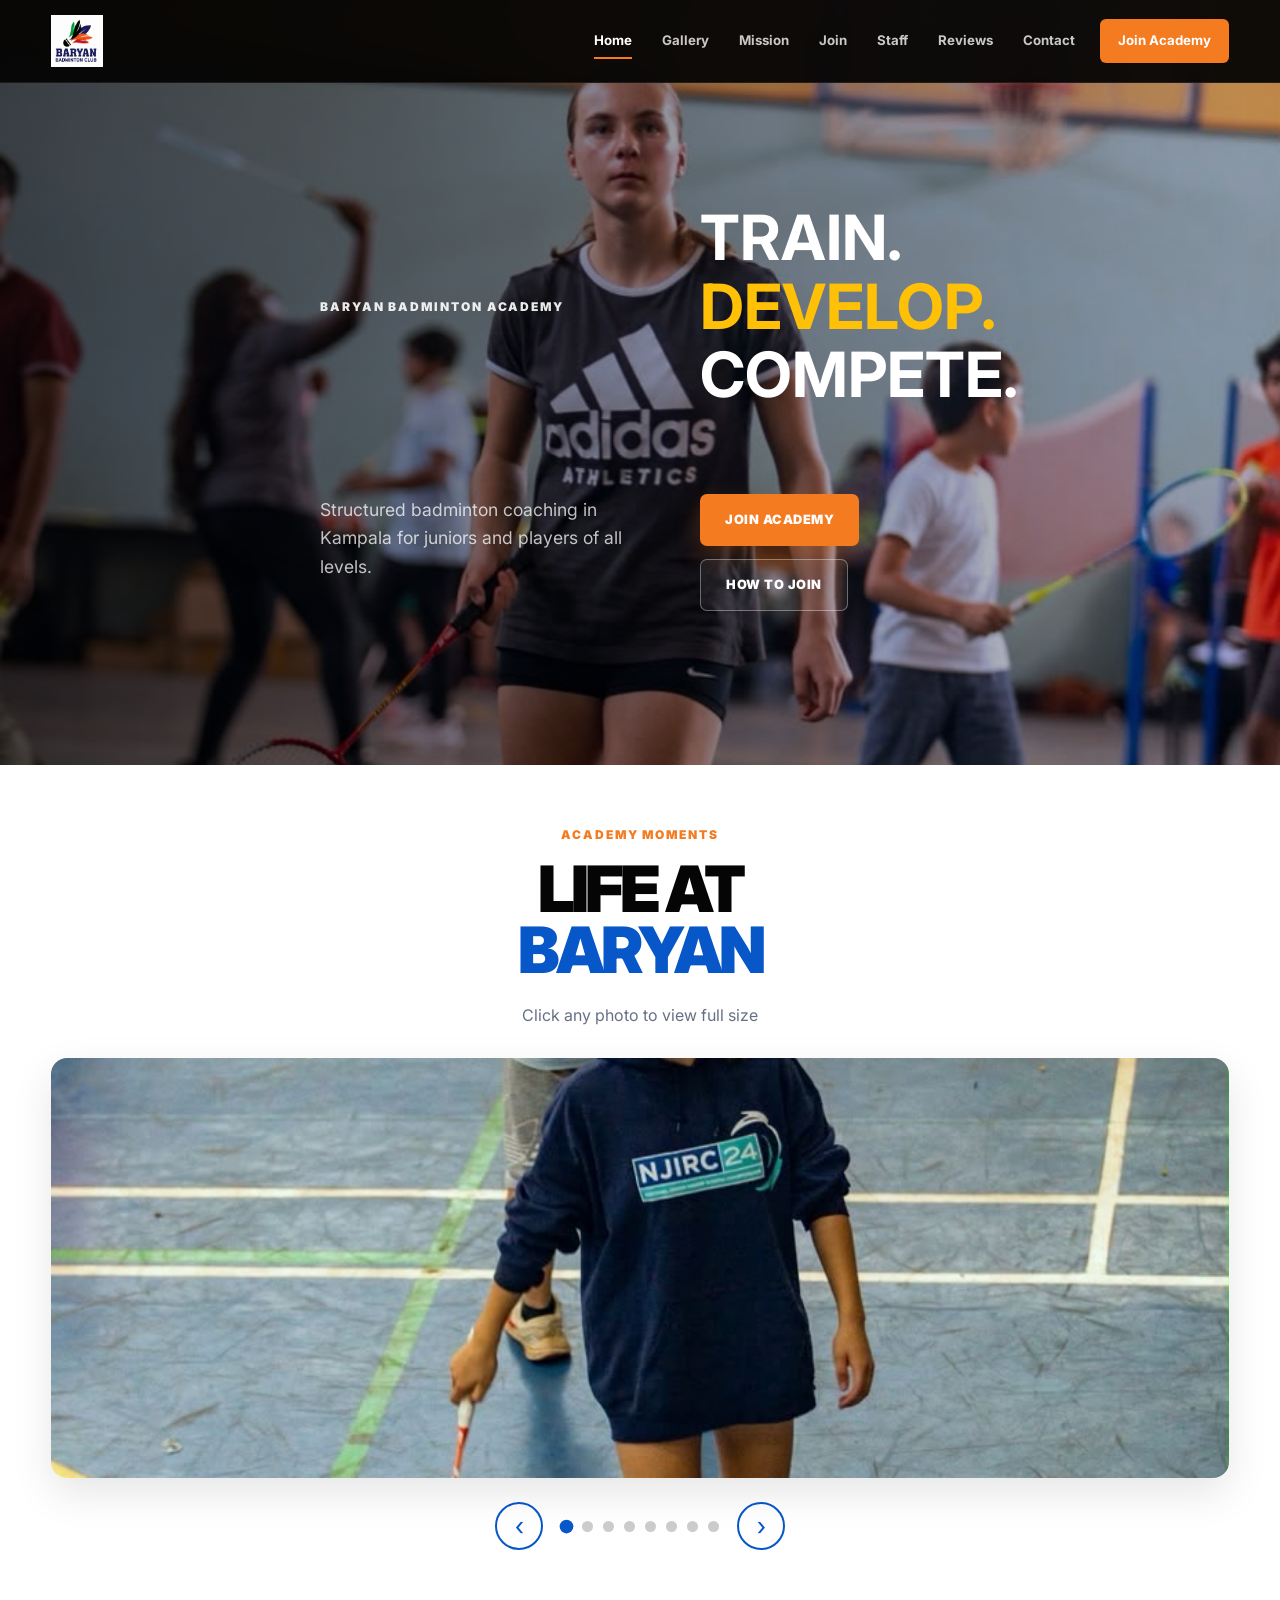
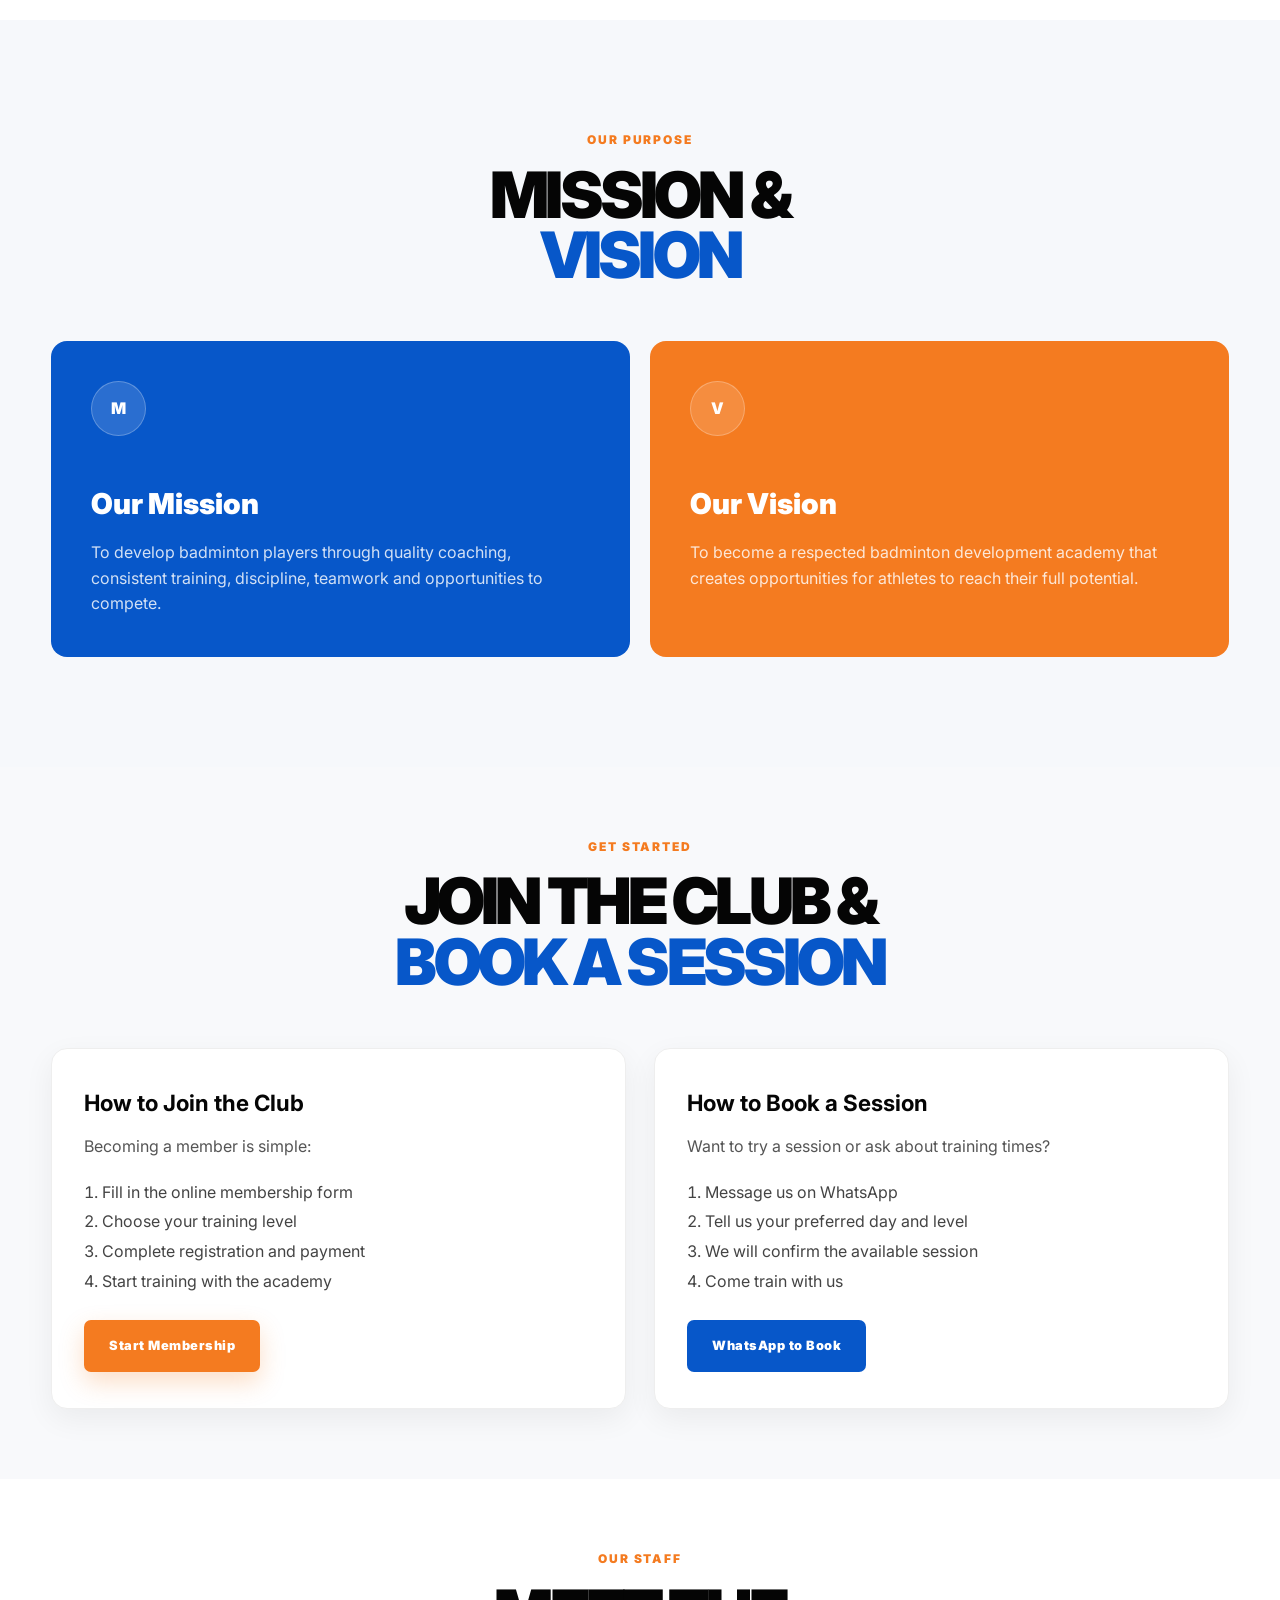
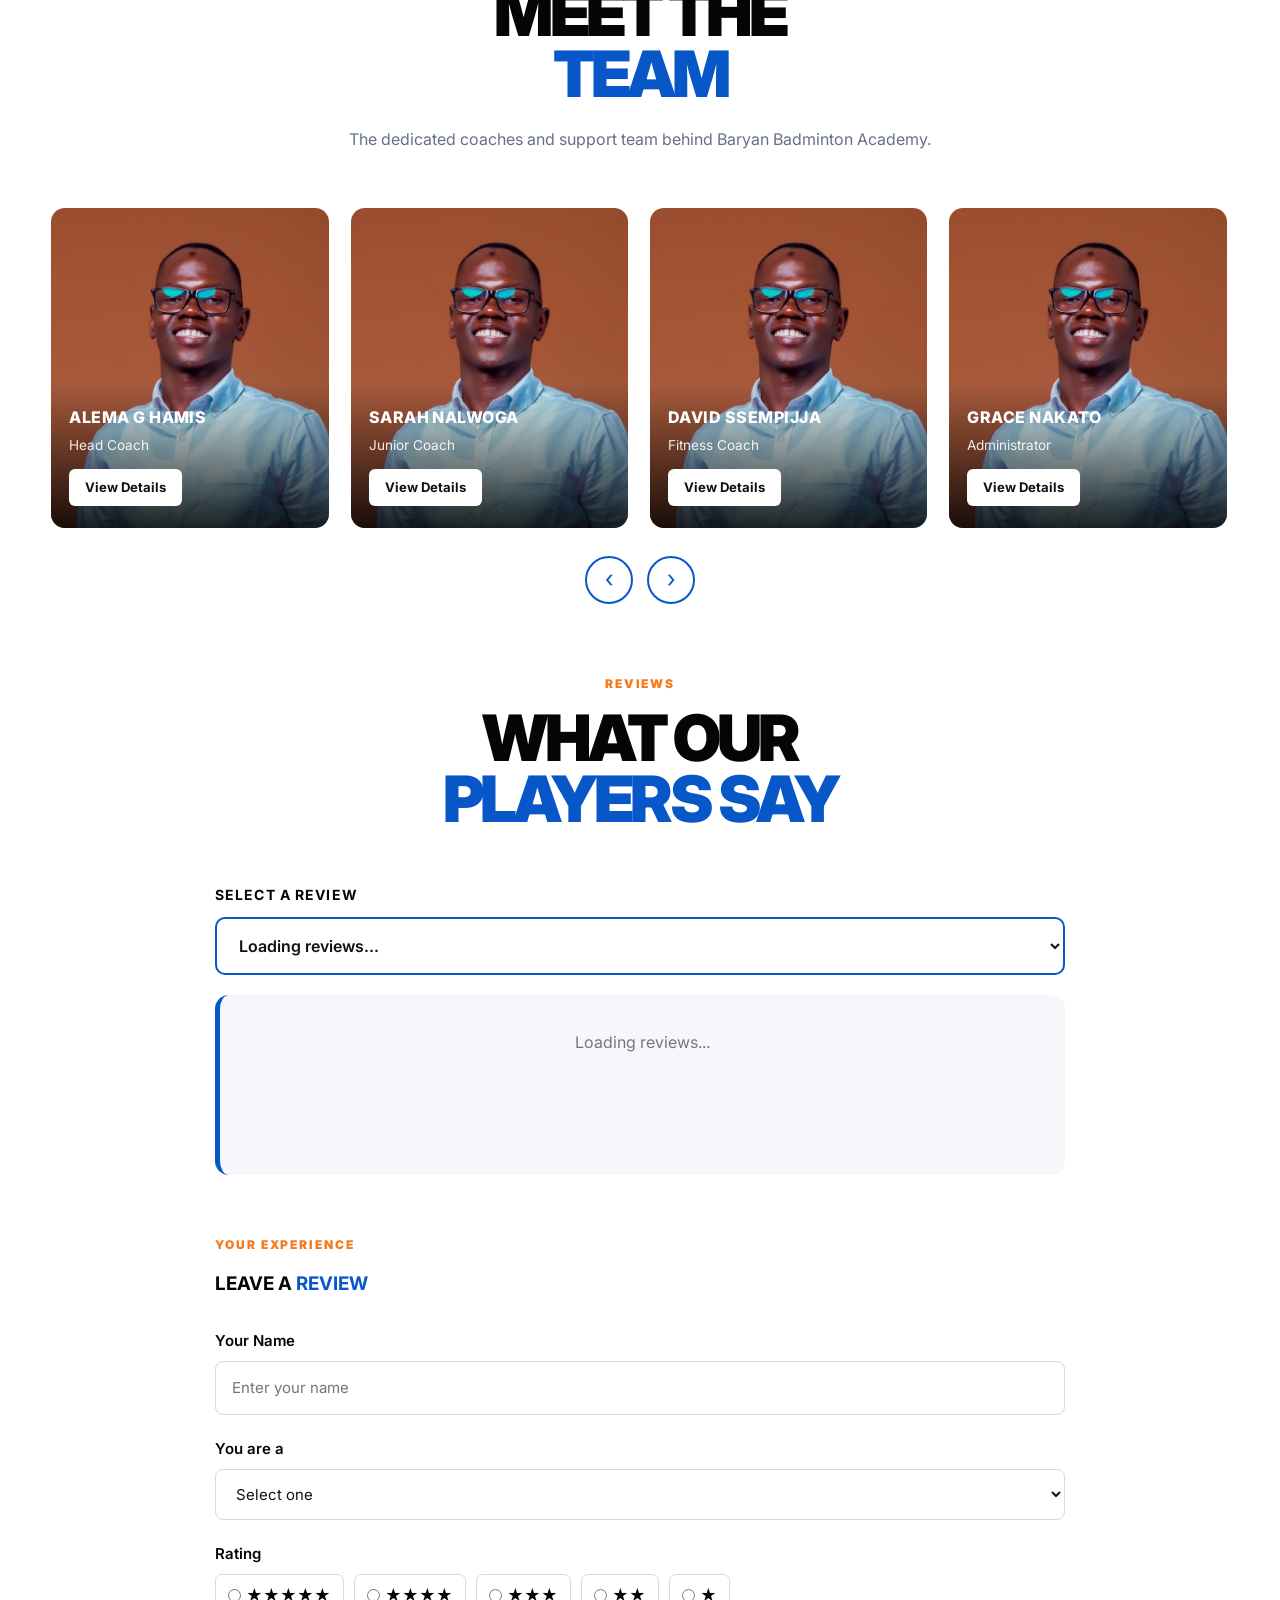
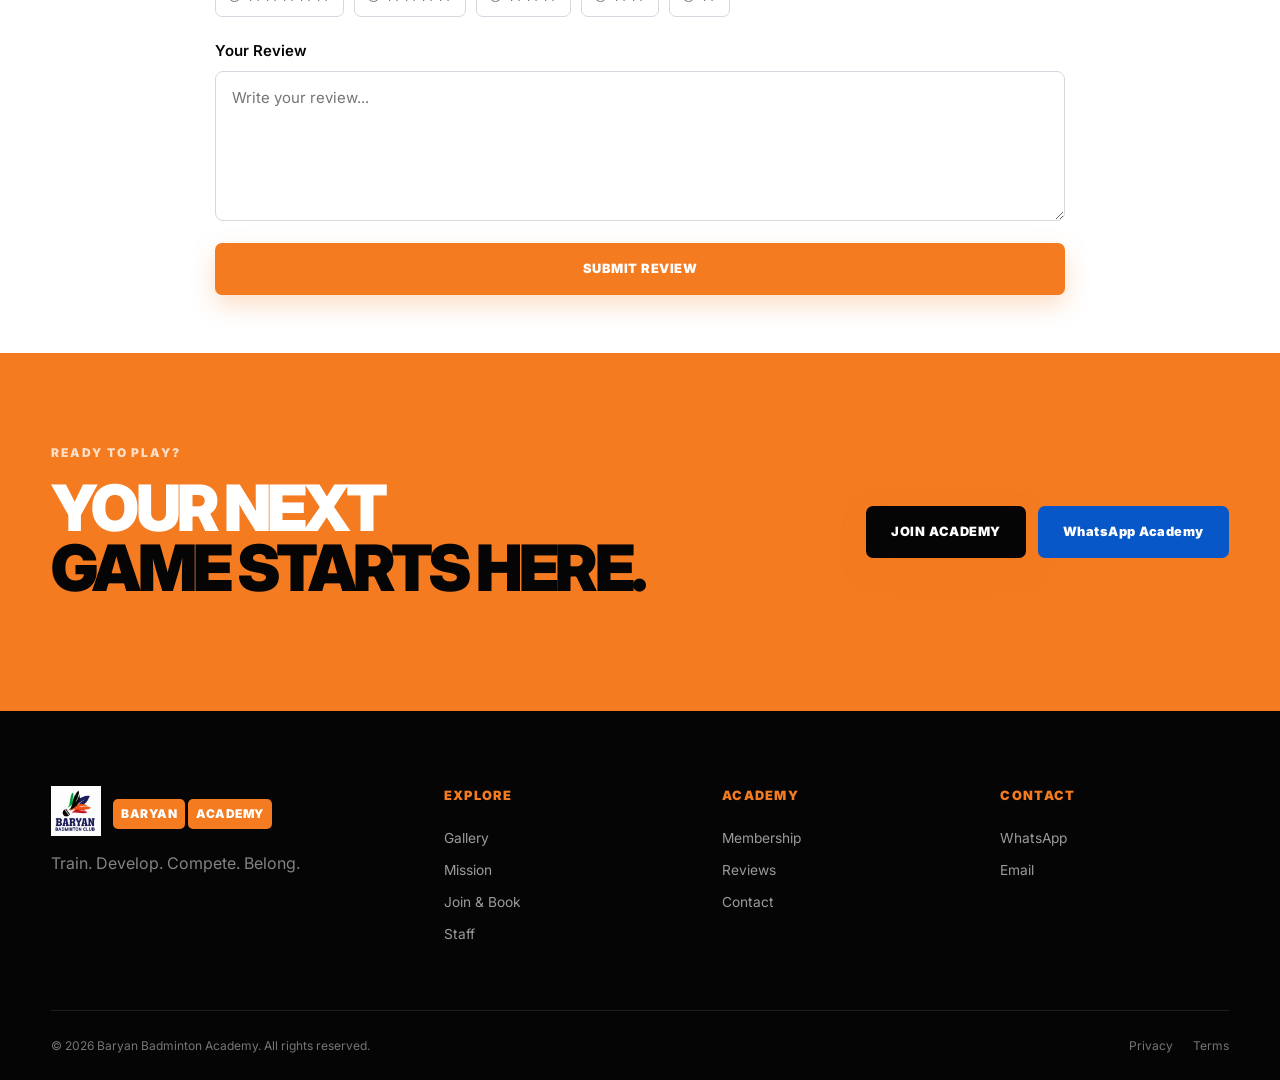
==== commit 7061b29d: "Update index.html" ====
--- a/index.html
+++ b/index.html
@@ -1,1636 +1,1227 @@
 <!DOCTYPE html>
 <html lang="en">
+
 <head>
-<meta charset="UTF-8">
-<meta name="viewport" content="width=device-width, initial-scale=1.0">
-<title>Tujje Safaris | Uganda Safaris, Gorilla Trekking & East Africa Adventures</title>
-<meta name="description" content="Tujje Safaris offers premium Uganda safari experiences including gorilla trekking, chimpanzee tracking, wildlife safaris, cultural tours, bird watching, luxury adventures, and tailor-made East Africa journeys across Uganda, Kenya, Tanzania, and Rwanda.">
-<meta name="keywords" content="Tujje Safaris, Uganda safari tours, Gorilla trekking Uganda, Bwindi Impenetrable Forest, Murchison Falls safari, Queen Elizabeth National Park, Kibale chimpanzee trekking, Kidepo Valley safari, Uganda wildlife tours, luxury Uganda safaris, Kenya safari, Maasai Mara safari, Tanzania Serengeti safari, Ngorongoro Crater tours, Rwanda gorilla trekking, East Africa travel packages">
-<meta name="author" content="Tujje Safaris">
-<meta name="robots" content="index, follow">
-<meta name="theme-color" content="#123A73">
-<link rel="canonical" href="https://www.tujjesafaris.com/">
-
-<!-- Open Graph -->
-<meta property="og:locale" content="en_US">
-<meta property="og:site_name" content="Tujje Safaris">
-<meta property="og:title" content="Tujje Safaris | Discover Uganda & East Africa">
-<meta property="og:description" content="Experience unforgettable gorilla trekking, wildlife safaris, cultural adventures and tailor-made East Africa journeys with Tujje Safaris.">
-<meta property="og:type" content="website">
-<meta property="og:url" content="https://www.tujjesafaris.com/">
-<meta property="og:image" content="https://www.tujjesafaris.com/images/logo.jpg">
-
-<!-- Twitter -->
-<meta name="twitter:card" content="summary_large_image">
-<meta name="twitter:title" content="Tujje Safaris | Uganda Safari Experts">
-<meta name="twitter:description" content="Gorilla Trekking • Wildlife Safaris • Cultural Tours • Luxury East Africa Adventures">
-
-<link rel="stylesheet" href="https://cdn.jsdelivr.net/npm/swiper@11/swiper-bundle.min.css">
-<link rel="stylesheet" href="https://cdnjs.cloudflare.com/ajax/libs/font-awesome/6.7.2/css/all.min.css">
-
-<style>
-:root {
-  --blue: #1565c0;
-  --orange: #ff9800;
-  --gold: #d4af37;
-  --dark: #0f172a;
-  --cream: #fff8e6;
-}
-
-* {
-  margin: 0;
-  padding: 0;
-  box-sizing: border-box;
-  font-family: 'Poppins', system-ui, -apple-system, sans-serif;
-}
-
-html {
-  scroll-behavior: smooth;
-}
-
-body {
-  background: var(--cream);
-  color: #1b1b1b;
-  overflow-x: hidden;
-}
-
-/* ===== HEADER ===== */
-header {
-  background: linear-gradient(90deg, #1e88e5, #ff8f00);
-  color: white;
-  padding: 12px 20px;
-  position: sticky;
-  top: 0;
-  z-index: 1000;
-  box-shadow: 0 4px 20px rgba(0,0,0,0.15);
-}
-
-.header-content {
-  display: flex;
-  align-items: center;
-  gap: 14px;
-  max-width: 1400px;
-  margin: 0 auto;
-}
-
-.logo-img {
-  width: 48px;
-  height: 48px;
-  object-fit: cover;
-  border-radius: 50%;
-  border: 2px solid #ffd700;
-  box-shadow: 0 0 12px rgba(255,140,0,0.6);
-  background: white;
-}
-
-header h1 {
-  font-size: 1.4rem;
-  letter-spacing: 1px;
-  font-weight: 700;
-}
-
-/* ===== MENU ===== */
-.menu-btn {
-  position: fixed;
-  top: 14px;
-  right: 16px;
-  background: linear-gradient(90deg, #1e88e5, #ff8f00, #d4af37);
-  color: white;
-  font-size: 22px;
-  padding: 8px 14px;
-  border-radius: 10px;
-  cursor: pointer;
-  z-index: 1001;
-  box-shadow: 0 4px 15px rgba(0,0,0,.3);
-  border: none;
-  line-height: 1;
-}
-
-.sidebar {
-  position: fixed;
-  top: 0;
-  left: -300px;
-  width: 300px;
-  height: 100%;
-  background: linear-gradient(180deg, #1e88e5, #ff8f00);
-  padding: 30px 22px;
-  transition: 0.4s ease;
-  z-index: 1002;
-  color: white;
-  overflow-y: auto;
-}
-
-.sidebar.open { left: 0; }
-
-.sidebar h2 {
-  text-align: center;
-  color: #d4af37;
-  margin-bottom: 25px;
-  font-size: 1.5rem;
-}
-
-.sidebar a {
-  display: block;
-  color: white;
-  text-decoration: none;
-  padding: 13px 16px;
-  margin: 8px 0;
-  border-radius: 10px;
-  background: rgba(255,255,255,0.12);
-  transition: 0.3s;
-  font-weight: 500;
-}
-
-.sidebar a:hover {
-  background: #d4af37;
-  color: #111;
-  transform: translateX(6px);
-}
-
-#overlay {
-  position: fixed;
-  inset: 0;
-  background: rgba(0,0,0,0.5);
-  display: none;
-  z-index: 1000;
-}
-
-#overlay.show { display: block; }
-
-/* ===== HERO ===== */
-.hero-slider {
-  width: 100%;
-  height: 72vh;
-  min-height: 520px;
-  background: linear-gradient(rgba(0,0,0,0.45), rgba(0,0,0,0.45)),
-              url("IMG_0860.jpeg") center/cover no-repeat;
-  display: flex;
-  align-items: center;
-  justify-content: center;
-  position: relative;
-}
-
-.hero-content {
-  text-align: center;
-  color: #fff;
-  padding: 20px;
-  max-width: 900px;
-}
-
-.hero-content h1 {
-  font-size: 3.2rem;
-  margin-bottom: 18px;
-  font-weight: 800;
-  text-shadow: 0 4px 20px rgba(0,0,0,0.4);
-}
-
-.hero-content p {
-  font-size: 1.3rem;
-  margin-bottom: 30px;
-  opacity: 0.95;
-}
-
-.hero-btn {
-  display: inline-block;
-  padding: 16px 36px;
-  background: linear-gradient(90deg, #ff9800, #d4af37);
-  color: #fff;
-  text-decoration: none;
-  border-radius: 50px;
-  font-weight: 700;
-  font-size: 1.1rem;
-  transition: 0.3s;
-  box-shadow: 0 8px 25px rgba(255,152,0,0.4);
-}
-
-.hero-btn:hover {
-  transform: translateY(-3px);
-  box-shadow: 0 12px 30px rgba(255,152,0,0.5);
-}
-
-/* ===== SECTIONS ===== */
-section {
-  padding: 70px 5%;
-}
-
-.title {
-  text-align: center;
-  color: #ff8f00;
-  font-size: 2.4rem;
-  margin-bottom: 12px;
-  font-weight: 800;
-}
-
-.subtitle {
-  text-align: center;
-  color: #555;
-  max-width: 700px;
-  margin: 0 auto 45px;
-  font-size: 1.1rem;
-  line-height: 1.6;
-}
-
-/* ===== MISSION & VISION ===== */
-.mission-vision {
-  padding: 80px 5%;
-  background: linear-gradient(180deg, #0b1728 0%, #112240 100%);
-  color: #fff;
-}
-
-.mission-vision .title {
-  color: var(--gold);
-  margin-bottom: 10px;
-}
-
-.mission-vision .subtitle {
-  color: #cbd5e1;
-  margin-bottom: 50px;
-}
-
-.mv-container {
-  display: grid;
-  grid-template-columns: 1fr 1fr;
-  gap: 32px;
-  max-width: 1200px;
-  margin: 0 auto;
-}
-
-.mv-card {
-  background: rgba(255, 255, 255, 0.05);
-  border: 1px solid rgba(212, 175, 55, 0.25);
-  border-radius: 20px;
-  padding: 36px 30px;
-  backdrop-filter: blur(10px);
-  transition: all 0.35s ease;
-  position: relative;
-  overflow: hidden;
-}
-
-.mv-card::before {
-  content: "";
-  position: absolute;
-  top: 0;
-  left: 0;
-  width: 6px;
-  height: 100%;
-  background: linear-gradient(to bottom, var(--orange), var(--gold));
-}
-
-.mv-card:hover {
-  transform: translateY(-8px);
-  border-color: var(--gold);
-  box-shadow: 0 20px 45px rgba(0, 0, 0, 0.35);
-}
-
-.mv-icon {
-  width: 58px;
-  height: 58px;
-  border-radius: 50%;
-  background: linear-gradient(135deg, #1565c0, #ff9800);
-  display: flex;
-  align-items: center;
-  justify-content: center;
-  font-size: 1.5rem;
-  margin-bottom: 20px;
-  color: #fff;
-  box-shadow: 0 8px 20px rgba(255, 152, 0, 0.3);
-}
-
-.mv-card h3 {
-  color: var(--gold);
-  font-size: 1.55rem;
-  font-weight: 800;
-  margin-bottom: 16px;
-  letter-spacing: 0.5px;
-}
-
-.mv-card p {
-  color: #e2e8f0;
-  line-height: 1.75;
-  font-size: 1.02rem;
-}
-
-.mv-list {
-  list-style: none;
-  margin-top: 18px;
-}
-
-.mv-list li {
-  position: relative;
-  padding-left: 22px;
-  margin-bottom: 12px;
-  color: #cbd5e1;
-  line-height: 1.6;
-  font-size: 0.98rem;
-}
-
-.mv-list li::before {
-  content: "◆";
-  position: absolute;
-  left: 0;
-  color: var(--orange);
-  font-size: 0.7rem;
-  top: 4px;
-}
-
-/* ===== FEATURED TRIPS ===== */
-.featured-trips {
-  background: #fff;
-}
-
-.trips-grid {
-  display: grid;
-  grid-template-columns: repeat(auto-fit, minmax(300px, 1fr));
-  gap: 28px;
-  max-width: 1300px;
-  margin: 0 auto;
-}
-
-.trip-card {
-  background: white;
-  border-radius: 18px;
-  overflow: hidden;
-  box-shadow: 0 12px 30px rgba(0,0,0,0.1);
-  border: 1px solid #eee;
-  transition: 0.35s;
-  display: flex;
-  flex-direction: column;
-}
-
-.trip-card:hover {
-  transform: translateY(-8px);
-  box-shadow: 0 20px 40px rgba(0,0,0,0.15);
-}
-
-.trip-card img {
-  width: 100%;
-  height: 220px;
-  object-fit: cover;
-  display: block;
-}
-
-.trip-body {
-  padding: 22px 20px 26px;
-  flex: 1;
-  display: flex;
-  flex-direction: column;
-}
-
-.trip-body h3 {
-  color: #1e88e5;
-  font-size: 1.35rem;
-  margin-bottom: 8px;
-}
-
-.trip-days {
-  display: inline-block;
-  background: linear-gradient(90deg, #ff9800, #d4af37);
-  color: white;
-  font-size: 0.85rem;
-  font-weight: 700;
-  padding: 4px 12px;
-  border-radius: 20px;
-  margin-bottom: 12px;
-}
-
-.trip-body p {
-  color: #555;
-  font-size: 0.95rem;
-  line-height: 1.55;
-  margin-bottom: 16px;
-  flex: 1;
-}
-
-.price-table {
-  width: 100%;
-  border-collapse: collapse;
-  margin-bottom: 16px;
-  font-size: 0.92rem;
-}
-
-.price-table th,
-.price-table td {
-  padding: 8px 6px;
-  text-align: left;
-  border-bottom: 1px solid #f0f0f0;
-}
-
-.price-table th {
-  color: #777;
-  font-weight: 600;
-  font-size: 0.82rem;
-  text-transform: uppercase;
-}
-
-.price-table td:last-child {
-  font-weight: 700;
-  color: #1565c0;
-  text-align: right;
-}
-
-.trip-btn {
-  display: block;
-  text-align: center;
-  padding: 12px;
-  background: linear-gradient(90deg, #1e88e5, #ff8f00);
-  color: white;
-  text-decoration: none;
-  border-radius: 10px;
-  font-weight: 700;
-  transition: 0.3s;
-}
-
-.trip-btn:hover {
-  transform: translateY(-2px);
-  box-shadow: 0 6px 18px rgba(30,136,229,0.3);
-}
-
-/* ===== GUIDES SECTION ===== */
-.guides-section {
-  background: linear-gradient(180deg, #0b1728, #112240);
-  color: white;
-}
-
-.guides-section .title {
-  color: var(--gold);
-}
-
-.guides-section .subtitle {
-  color: #cbd5e1;
-}
-
-.guides-grid {
-  display: grid;
-  grid-template-columns: repeat(auto-fit, minmax(280px, 1fr));
-  gap: 30px;
-  max-width: 1100px;
-  margin: 0 auto;
-}
-
-.guide-card {
-  background: rgba(255,255,255,0.06);
-  border: 1px solid rgba(212,175,55,0.3);
-  border-radius: 18px;
-  padding: 30px 25px;
-  text-align: center;
-  transition: 0.35s;
-  backdrop-filter: blur(8px);
-}
-
-.guide-card:hover {
-  transform: translateY(-10px);
-  border-color: var(--gold);
-  box-shadow: 0 20px 40px rgba(0,0,0,0.3);
-}
-
-.guide-avatar {
-  width: 110px;
-  height: 110px;
-  border-radius: 50%;
-  object-fit: cover;
-  border: 4px solid var(--gold);
-  margin-bottom: 18px;
-  box-shadow: 0 8px 20px rgba(0,0,0,0.3);
-}
-
-.guide-card h3 {
-  color: var(--gold);
-  font-size: 1.5rem;
-  margin-bottom: 6px;
-}
-
-.guide-role {
-  color: var(--orange);
-  font-weight: 600;
-  font-size: 0.95rem;
-  margin-bottom: 14px;
-}
-
-.guide-card p {
-  color: #e2e8f0;
-  line-height: 1.65;
-  font-size: 0.98rem;
-}
-
-/* ===== PHOTO GALLERY SLIDER ===== */
-.home-gallery {
-  background: linear-gradient(180deg, #0b1728, #112240);
-  padding: 80px 4%;
-}
-
-.home-gallery h2 {
-  text-align: center;
-  color: var(--gold);
-  font-size: 2.5rem;
-  margin-bottom: 10px;
-  font-weight: 800;
-}
-
-.home-gallery > p {
-  text-align: center;
-  color: #cbd5e1;
-  margin-bottom: 45px;
-  font-size: 1.15rem;
-}
-
-.gallerySwiper {
-  width: 100%;
-  padding-bottom: 55px;
-}
-
-.gallerySwiper .swiper-slide {
-  border-radius: 18px;
-  overflow: hidden;
-  border: 3px solid var(--gold);
-  box-shadow: 0 15px 35px rgba(0,0,0,0.4);
-  transition: 0.4s;
-}
-
-.gallerySwiper .swiper-slide:hover {
-  transform: translateY(-8px);
-}
-
-.gallerySwiper img {
-  width: 100%;
-  height: 420px;
-  object-fit: cover;
-  display: block;
-}
-
-.swiper-button-next,
-.swiper-button-prev {
-  color: var(--gold) !important;
-  background: rgba(21,101,192,0.8);
-  width: 48px !important;
-  height: 48px !important;
-  border-radius: 50%;
-}
-
-.swiper-button-next::after,
-.swiper-button-prev::after {
-  font-size: 20px !important;
-  font-weight: bold;
-}
-
-.swiper-pagination-bullet {
-  background: white !important;
-  opacity: 0.5;
-}
-
-.swiper-pagination-bullet-active {
-  background: var(--orange) !important;
-  width: 28px !important;
-  border-radius: 10px;
-}
-
-/* ===== BOOKING ===== */
-#bookingForm {
-  max-width: 620px;
-  margin: 0 auto;
-  background: white;
-  padding: 35px 30px;
-  border-radius: 18px;
-  box-shadow: 0 15px 40px rgba(0,0,0,0.1);
-  border-top: 5px solid var(--gold);
-}
-
-input, select, textarea {
-  width: 100%;
-  padding: 13px 15px;
-  margin-top: 12px;
-  border: 1px solid #ddd;
-  border-radius: 10px;
-  font-size: 1rem;
-  transition: 0.25s;
-}
-
-input:focus, select:focus, textarea:focus {
-  outline: none;
-  border-color: var(--orange);
-  box-shadow: 0 0 0 3px rgba(255,152,0,0.15);
-}
-
-button[type="submit"],
-#reviewForm button {
-  width: 100%;
-  padding: 15px;
-  margin-top: 18px;
-  border: none;
-  border-radius: 12px;
-  font-weight: 700;
-  font-size: 1.1rem;
-  color: white;
-  background: linear-gradient(90deg, #1e88e5, #ff8f00);
-  cursor: pointer;
-  transition: 0.3s;
-}
-
-button[type="submit"]:hover,
-#reviewForm button:hover {
-  transform: translateY(-2px);
-  box-shadow: 0 8px 20px rgba(30,136,229,0.3);
-}
-
-/* ===== REVIEWS ===== */
-.reviews {
-  background: #fff8e6;
-}
-
-.review-slider {
-  max-width: 650px;
-  margin: 30px auto 40px;
-}
-
-.review-card {
-  background: white;
-  padding: 28px;
-  border-radius: 16px;
-  box-shadow: 0 12px 30px rgba(0,0,0,0.08);
-  border-top: 5px solid #d4af37;
-  text-align: center;
-}
-
-.review-card h3 {
-  color: #1e88e5;
-  margin-bottom: 8px;
-}
-
-/* ===== SOCIAL ===== */
-.social-section {
-  text-align: center;
-  padding-bottom: 40px;
-}
-
-.social-icons {
-  display: flex;
-  justify-content: center;
-  flex-wrap: wrap;
-  gap: 18px;
-  margin-top: 25px;
-}
-
-.social-icons a {
-  width: 52px;
-  height: 52px;
-  display: flex;
-  justify-content: center;
-  align-items: center;
-  text-decoration: none;
-  border-radius: 50%;
-  background: var(--blue);
-  color: white;
-  font-size: 22px;
-  transition: 0.3s;
-}
-
-.social-icons a:hover {
-  background: var(--orange);
-  color: var(--gold);
-  transform: translateY(-6px);
-}
-
-/* ===== FOOTER ===== */
-footer {
-  width: 100%;
-  background: var(--dark);
-  color: white;
-  padding: 70px 0 30px;
-  margin: 0;
-}
-
-.footer-inner {
-  max-width: 1400px;
-  margin: 0 auto;
-  padding: 0 5%;
-  display: grid;
-  grid-template-columns: 1.4fr 1fr 1fr;
-  gap: 50px;
-}
-
-.footer-about h3 {
-  color: var(--gold);
-  font-size: 1.5rem;
-  margin-bottom: 18px;
-}
-
-.footer-about p {
-  line-height: 1.8;
-  margin-bottom: 12px;
-  color: #cbd5e1;
-}
-
-.footer-about i {
-  color: var(--orange);
-  width: 22px;
-  margin-right: 8px;
-}
-
-.footer-about a {
-  color: #e2e8f0;
-  text-decoration: none;
-  transition: 0.3s;
-}
-
-.footer-about a:hover {
-  color: var(--gold);
-}
-
-.footer-links h3,
-.footer-contact h3 {
-  color: var(--gold);
-  font-size: 1.4rem;
-  margin-bottom: 20px;
-}
-
-.footer-links ul {
-  list-style: none;
-}
-
-.footer-links li {
-  margin: 12px 0;
-}
-
-.footer-links a {
-  color: #cbd5e1;
-  text-decoration: none;
-  transition: 0.3s;
-}
-
-.footer-links a:hover {
-  color: var(--orange);
-  padding-left: 6px;
-}
-
-.payment {
-  margin-top: 50px;
-  padding: 35px 5%;
-  text-align: center;
-  border-top: 1px solid #334155;
-  border-bottom: 1px solid #334155;
-}
-
-.payment h2 {
-  color: var(--gold);
-  margin-bottom: 22px;
-  font-size: 1.6rem;
-}
-
-.payment-icons {
-  display: flex;
-  justify-content: center;
-  flex-wrap: wrap;
-  gap: 28px;
-  margin-bottom: 18px;
-}
-
-.payment-icons i {
-  font-size: 42px;
-  color: #e2e8f0;
-  transition: 0.3s;
-}
-
-.payment-icons i:hover {
-  color: var(--orange);
-  transform: scale(1.15);
-}
-
-.payment p {
-  color: #94a3b8;
-  max-width: 700px;
-  margin: 0 auto;
-  line-height: 1.7;
-}
-
-.copy {
-  text-align: center;
-  padding: 25px 5% 10px;
-  color: #94a3b8;
-  font-size: 0.95rem;
-}
-
-.copy span {
-  color: var(--gold);
-  font-weight: 700;
-}
-
-/* ===== CHATBOT ===== */
-#chatIcon {
-  position: fixed;
-  bottom: 22px;
-  right: 22px;
-  width: 58px;
-  height: 58px;
-  background: linear-gradient(135deg, #1565c0, #ff9800, #d4af37);
-  color: white;
-  border-radius: 50%;
-  display: flex;
-  align-items: center;
-  justify-content: center;
-  font-size: 26px;
-  cursor: pointer;
-  box-shadow: 0 6px 20px rgba(0,0,0,.35);
-  z-index: 9999;
-  transition: 0.3s;
-}
-
-#chatIcon:hover { transform: scale(1.1); }
-
-#chatbot {
-  position: fixed;
-  bottom: 90px;
-  right: 22px;
-  width: 320px;
-  height: 450px;
-  background: white;
-  border-radius: 18px;
-  box-shadow: 0 12px 40px rgba(0,0,0,.3);
-  overflow: hidden;
-  display: none;
-  flex-direction: column;
-  z-index: 9999;
-}
-
-#chatHeader {
-  background: linear-gradient(90deg, #1565c0, #ff9800, #d4af37);
-  color: white;
-  padding: 14px 16px;
-  display: flex;
-  justify-content: space-between;
-  align-items: center;
-  font-weight: 700;
-}
-
-#messages {
-  flex: 1;
-  padding: 14px;
-  overflow-y: auto;
-  background: #f8fafc;
-  font-size: 0.9rem;
-}
-
-.botMessage, .userMessage {
-  padding: 12px;
-  border-radius: 12px;
-  margin-bottom: 12px;
-  line-height: 1.5;
-}
-
-.botMessage { background: #e3f2fd; }
-.userMessage { background: #ffe0b2; text-align: right; }
-
-#quickQuestions {
-  display: flex;
-  flex-wrap: wrap;
-  gap: 6px;
-  padding: 10px;
-  background: #fff;
-  border-top: 1px solid #eee;
-}
-
-#quickQuestions button {
-  font-size: 0.78rem;
-  padding: 6px 12px;
-  border: none;
-  border-radius: 20px;
-  background: #ff9800;
-  color: white;
-  cursor: pointer;
-}
-
-#chatInput {
-  display: flex;
-  padding: 10px;
-  border-top: 1px solid #eee;
-  background: white;
-}
-
-#chatInput input {
-  flex: 1;
-  padding: 10px 14px;
-  border: 1px solid #ddd;
-  border-radius: 25px;
-  outline: none;
-  font-size: 0.9rem;
-}
-
-#chatInput button {
-  margin-left: 8px;
-  width: 42px;
-  border: none;
-  border-radius: 50%;
-  background: #1565c0;
-  color: white;
-  cursor: pointer;
-}
-
-.showChat { display: flex !important; }
-
-/* ===== RESPONSIVE ===== */
-@media (max-width: 900px) {
-  .footer-inner {
-    grid-template-columns: 1fr;
-    gap: 40px;
-  }
-  .hero-content h1 { font-size: 2.3rem; }
-  .gallerySwiper img { height: 280px; }
-  .mv-container {
-    grid-template-columns: 1fr;
-    gap: 24px;
-  }
-  .mission-vision {
-    padding: 60px 5%;
-  }
-  .mv-card {
-    padding: 28px 22px;
-  }
-  .mv-card h3 {
-    font-size: 1.35rem;
-  }
-}
-
-@media (max-width: 600px) {
-  .hero-slider { height: 60vh; min-height: 420px; }
-  .hero-content h1 { font-size: 1.8rem; }
-  .hero-content p { font-size: 1.05rem; }
-  .title { font-size: 1.75rem; }
-  .subtitle { font-size: 1rem; margin-bottom: 30px; }
-  header h1 { font-size: 1.1rem; }
-  .logo-img { width: 40px; height: 40px; }
-  .trips-grid { grid-template-columns: 1fr; }
-  section { padding: 50px 4%; }
-  .trip-card img { height: 190px; }
-  .gallerySwiper img { height: 240px; }
-  .mv-card { padding: 24px 18px; }
-  .mv-icon { width: 50px; height: 50px; font-size: 1.3rem; }
-}
-</style>
+  <meta charset="UTF-8">
+  <meta name="viewport" content="width=device-width, initial-scale=1.0">
+
+  <title>Baryan Badminton Academy Uganda | Badminton Training in Kampala</title>
+
+  <meta name="description"
+    content="Baryan Badminton Academy in Uganda offers structured badminton coaching, junior training, fitness and competitive preparation in Kampala.">
+
+  <meta name="author" content="Baryan Badminton Academy">
+  <meta name="robots" content="index, follow">
+  <meta name="theme-color" content="#0757c9">
+
+  <link rel="canonical" href="https://www.baryanbadmintonacademy.com/">
+  <link rel="stylesheet" href="css/style.css">
+
+  <link rel="preconnect" href="https://fonts.googleapis.com">
+  <link rel="preconnect" href="https://fonts.gstatic.com" crossorigin>
+  <link href="https://fonts.googleapis.com/css2?family=Inter:wght@400;500;600;700;800;900&display=swap" rel="stylesheet">
+
+  <style>
+    .logo {
+      display: flex;
+      align-items: center;
+      gap: 12px;
+      text-decoration: none;
+      color: inherit;
+    }
+    .logo img {
+      height: 52px;
+      width: auto;
+      display: block;
+    }
+    footer .logo img { height: 50px; }
+
+    /* ===== STATIC HERO ===== */
+    .home-hero {
+      position: relative;
+      min-height: 85vh;
+      display: flex;
+      align-items: center;
+      background-size: cover;
+      background-position: center;
+      background-repeat: no-repeat;
+    }
+    .hero-overlay {
+      position: absolute;
+      inset: 0;
+      background: linear-gradient(to right, rgba(0,0,0,0.65) 0%, rgba(0,0,0,0.35) 60%, rgba(0,0,0,0.2) 100%);
+    }
+    .home-hero-content {
+      position: relative;
+      z-index: 2;
+      max-width: 640px;
+      color: #fff;
+    }
+    .home-hero .eyebrow { color: #fff; opacity: 0.9; }
+    .home-hero h1 {
+      font-size: clamp(2.5rem, 6vw, 3.9rem);
+      line-height: 1.1;
+      margin-bottom: 14px;
+      color: #fff;
+    }
+    .home-hero h1 span { color: #ffc107; }
+    .home-hero .hero-description {
+      font-size: 1.1rem;
+      max-width: 460px;
+      margin-bottom: 28px;
+      opacity: 0.95;
+      line-height: 1.6;
+    }
+
+    /* ===== PHOTO SLIDER ===== */
+    .photo-gallery-section {
+      padding: 60px 0 70px;
+      background: #fff;
+    }
+    .photo-slider-wrapper {
+      position: relative;
+      overflow: hidden;
+      border-radius: 16px;
+      box-shadow: 0 15px 40px rgba(0,0,0,0.1);
+    }
+    .photo-track {
+      display: flex;
+      transition: transform 0.55s cubic-bezier(0.25, 0.8, 0.25, 1);
+    }
+    .photo-slide {
+      flex: 0 0 100%;
+      position: relative;
+      height: 420px;
+      cursor: pointer;
+    }
+    .photo-slide img {
+      width: 100%;
+      height: 100%;
+      object-fit: cover;
+      display: block;
+      transition: transform 0.5s ease;
+    }
+    .photo-slide:hover img {
+      transform: scale(1.04);
+    }
+    .photo-slide-caption {
+      position: absolute;
+      bottom: 0;
+      left: 0;
+      right: 0;
+      padding: 24px 28px;
+      background: linear-gradient(to top, rgba(0,0,0,0.7), transparent);
+      color: #fff;
+      font-weight: 600;
+      font-size: 1.05rem;
+      opacity: 0;
+      transition: opacity 0.3s ease;
+    }
+    .photo-slide:hover .photo-slide-caption {
+      opacity: 1;
+    }
+
+    .photo-controls {
+      display: flex;
+      align-items: center;
+      justify-content: center;
+      gap: 18px;
+      margin-top: 24px;
+    }
+    .photo-prev,
+    .photo-next {
+      width: 48px;
+      height: 48px;
+      border-radius: 50%;
+      border: 2px solid #0757c9;
+      background: #fff;
+      color: #0757c9;
+      font-size: 1.6rem;
+      cursor: pointer;
+      display: flex;
+      align-items: center;
+      justify-content: center;
+      transition: all 0.25s ease;
+    }
+    .photo-prev:hover,
+    .photo-next:hover {
+      background: #0757c9;
+      color: #fff;
+      transform: scale(1.08);
+    }
+    .photo-dots {
+      display: flex;
+      gap: 10px;
+    }
+    .photo-dot {
+      width: 11px;
+      height: 11px;
+      border-radius: 50%;
+      background: #ccc;
+      border: none;
+      cursor: pointer;
+      transition: all 0.3s ease;
+      padding: 0;
+    }
+    .photo-dot.active {
+      background: #0757c9;
+      transform: scale(1.25);
+    }
+
+    /* ===== LIGHTBOX ===== */
+    .lightbox {
+      position: fixed;
+      inset: 0;
+      z-index: 10000;
+      background: rgba(0,0,0,0.92);
+      display: none;
+      align-items: center;
+      justify-content: center;
+      flex-direction: column;
+    }
+    .lightbox.open {
+      display: flex;
+    }
+    .lightbox-img-wrap {
+      position: relative;
+      max-width: 92vw;
+      max-height: 82vh;
+    }
+    .lightbox-img-wrap img {
+      max-width: 92vw;
+      max-height: 82vh;
+      object-fit: contain;
+      border-radius: 8px;
+      box-shadow: 0 20px 60px rgba(0,0,0,0.5);
+    }
+    .lb-close {
+      position: absolute;
+      top: 20px;
+      right: 24px;
+      width: 48px;
+      height: 48px;
+      border-radius: 50%;
+      background: rgba(255,255,255,0.15);
+      border: none;
+      color: #fff;
+      font-size: 1.6rem;
+      cursor: pointer;
+      z-index: 5;
+    }
+    .lb-close:hover { background: #0757c9; }
+    .lb-prev,
+    .lb-next {
+      position: absolute;
+      top: 50%;
+      transform: translateY(-50%);
+      width: 52px;
+      height: 52px;
+      border-radius: 50%;
+      background: rgba(255,255,255,0.12);
+      border: 2px solid rgba(255,255,255,0.3);
+      color: #fff;
+      font-size: 1.8rem;
+      cursor: pointer;
+      display: flex;
+      align-items: center;
+      justify-content: center;
+      z-index: 5;
+      transition: all 0.25s ease;
+    }
+    .lb-prev { left: 20px; }
+    .lb-next { right: 20px; }
+    .lb-prev:hover,
+    .lb-next:hover {
+      background: #0757c9;
+      border-color: #0757c9;
+    }
+    .lb-counter {
+      color: rgba(255,255,255,0.7);
+      margin-top: 16px;
+      font-size: 0.95rem;
+    }
+    body.lightbox-open { overflow: hidden; }
+
+    /* ===== JOIN & BOOK ===== */
+    .join-book-section {
+      padding: 70px 0;
+      background: #f8f9fb;
+    }
+    .join-book-grid {
+      display: grid;
+      grid-template-columns: 1fr 1fr;
+      gap: 28px;
+    }
+    .join-book-card {
+      background: #fff;
+      border-radius: 16px;
+      padding: 36px 32px;
+      box-shadow: 0 10px 30px rgba(0,0,0,0.06);
+      border: 1px solid #eee;
+    }
+    .join-book-card h3 { font-size: 1.4rem; margin-bottom: 12px; }
+    .join-book-card p { color: #555; line-height: 1.7; margin-bottom: 18px; }
+    .join-book-card ol { margin: 0 0 24px 18px; color: #444; line-height: 1.85; }
+
+    /* ===== STAFF SLIDER ===== */
+    .staff-section { padding: 70px 0; background: #fff; }
+    .staff-slider-wrapper {
+      position: relative;
+      overflow: hidden;
+      margin-top: 10px;
+    }
+    .staff-track {
+      display: flex;
+      gap: 22px;
+      transition: transform 0.45s ease;
+    }
+    .staff-card {
+      flex: 0 0 calc(25% - 17px);
+      position: relative;
+      height: 320px;
+      border-radius: 14px;
+      overflow: hidden;
+      cursor: pointer;
+      background: #111;
+    }
+    .staff-card img {
+      width: 100%;
+      height: 100%;
+      object-fit: cover;
+      display: block;
+      transition: transform 0.4s ease;
+    }
+    .staff-card:hover img { transform: scale(1.06); }
+    .staff-info {
+      position: absolute;
+      bottom: 0; left: 0; right: 0;
+      padding: 22px 18px;
+      background: linear-gradient(to top, rgba(0,0,0,0.85), transparent);
+      color: #fff;
+    }
+    .staff-info h4 {
+      font-size: 1rem;
+      font-weight: 800;
+      text-transform: uppercase;
+      letter-spacing: 0.03em;
+      margin-bottom: 4px;
+    }
+    .staff-info p { font-size: 0.85rem; opacity: 0.9; margin: 0; }
+    .staff-explore-btn {
+      margin-top: 12px;
+      padding: 8px 16px;
+      border: none;
+      border-radius: 6px;
+      background: #fff;
+      color: #111;
+      font-weight: 700;
+      font-size: 0.82rem;
+      cursor: pointer;
+    }
+    .staff-controls {
+      display: flex;
+      justify-content: center;
+      gap: 14px;
+      margin-top: 28px;
+    }
+    .staff-prev,
+    .staff-next {
+      width: 48px;
+      height: 48px;
+      border-radius: 50%;
+      border: 2px solid #0757c9;
+      background: #fff;
+      color: #0757c9;
+      font-size: 1.5rem;
+      cursor: pointer;
+      display: flex;
+      align-items: center;
+      justify-content: center;
+      transition: all 0.25s ease;
+    }
+    .staff-prev:hover,
+    .staff-next:hover {
+      background: #0757c9;
+      color: #fff;
+    }
+
+    /* Staff Modal */
+    .staff-modal {
+      position: fixed;
+      inset: 0;
+      z-index: 9999;
+      display: flex;
+      align-items: center;
+      justify-content: center;
+      padding: 20px;
+      opacity: 0;
+      visibility: hidden;
+      transition: opacity 0.3s ease, visibility 0.3s ease;
+    }
+    .staff-modal.open { opacity: 1; visibility: visible; }
+    .staff-modal-overlay {
+      position: absolute;
+      inset: 0;
+      background: rgba(0,0,0,0.75);
+      backdrop-filter: blur(6px);
+    }
+    .staff-modal-content {
+      position: relative;
+      z-index: 2;
+      width: min(480px, 100%);
+      max-height: 90vh;
+      overflow-y: auto;
+      background: #fff;
+      border-radius: 16px;
+      padding: 32px;
+      text-align: center;
+      box-shadow: 0 25px 70px rgba(0,0,0,0.25);
+      transform: translateY(20px);
+      transition: transform 0.3s ease;
+    }
+    .staff-modal.open .staff-modal-content { transform: translateY(0); }
+    .staff-modal-close {
+      position: absolute;
+      top: 12px; right: 15px;
+      width: 40px; height: 40px;
+      border: none;
+      border-radius: 50%;
+      background: #111;
+      color: #fff;
+      font-size: 24px;
+      cursor: pointer;
+    }
+    .staff-modal-photo {
+      width: 160px; height: 160px;
+      margin: 10px auto 20px;
+      border-radius: 50%;
+      overflow: hidden;
+      border: 4px solid #fff;
+      box-shadow: 0 8px 25px rgba(0,0,0,0.15);
+    }
+    .staff-modal-photo img {
+      width: 100%; height: 100%;
+      object-fit: cover;
+    }
+    .staff-modal-content h3 {
+      font-size: 1.5rem;
+      font-weight: 900;
+      margin-bottom: 6px;
+    }
+    .staff-modal-position {
+      color: #0757c9;
+      font-weight: 700;
+      margin-bottom: 16px;
+    }
+    .staff-modal-contact {
+      margin-top: 22px;
+      display: grid;
+      gap: 12px;
+    }
+    .staff-contact-item {
+      padding: 12px;
+      border-radius: 8px;
+      background: #f5f5f5;
+      font-size: 0.92rem;
+    }
+    .staff-contact-item strong {
+      display: block;
+      margin-bottom: 4px;
+    }
+    .staff-modal-contact a {
+      color: #0757c9;
+      font-weight: 600;
+    }
+    body.modal-open { overflow: hidden; }
+
+    /* Reviews */
+    .review-status {
+      min-height: 24px;
+      margin-top: 12px;
+      font-weight: 600;
+    }
+    .review-submit:disabled {
+      opacity: 0.65;
+      cursor: not-allowed;
+    }
+    .review-stars { font-size: 1.5rem; margin-bottom: 15px; }
+    .review-message { line-height: 1.7; margin-bottom: 15px; }
+    .review-name { display: block; margin-bottom: 5px; }
+    .review-role { display: block; opacity: 0.7; }
+
+    @media (max-width: 1000px) {
+      .staff-card { flex: 0 0 calc(33.333% - 15px); }
+    }
+    @media (max-width: 900px) {
+      .join-book-grid { grid-template-columns: 1fr; }
+      .staff-card { flex: 0 0 calc(50% - 11px); }
+      .photo-slide { height: 320px; }
+    }
+    @media (max-width: 560px) {
+      .staff-card { flex: 0 0 85%; height: 300px; }
+      .photo-slide { height: 260px; }
+      .logo img { height: 42px; }
+      .lb-prev { left: 10px; }
+      .lb-next { right: 10px; }
+    }
+  </style>
 </head>
+
 <body>
 
-<!-- HEADER -->
-<header>
-  <div class="header-content">
-    <div class="logo-container">
-      <img src="647b8421-b7ad-4101-aae5-1307c8b8d5fd.jpeg" alt="Tujje Safaris Logo" class="logo-img">
+  <!-- HEADER -->
+  <header class="site-header">
+    <div class="container nav-container">
+      <a href="#home" class="logo">
+        <img src="4FE486F5-D5C8-47AC-95F2-8CE3A7199446.png" alt="Baryan Badminton Academy logo">
+      </a>
+
+      <button class="mobile-menu-button" id="mobileMenuButton" aria-label="Open navigation">
+        <span></span><span></span><span></span>
+      </button>
+
+      <nav class="main-navigation" id="mainNavigation">
+        <a href="#home" class="active">Home</a>
+        <a href="#gallery">Gallery</a>
+        <a href="#mission">Mission</a>
+        <a href="#join">Join</a>
+        <a href="#staff">Staff</a>
+        <a href="#reviews">Reviews</a>
+        <a href="#contact">Contact</a>
+        <a href="membership.html" class="nav-join">Join Academy</a>
+      </nav>
     </div>
-    <h1>TUJJE SAFARIS</h1>
-  </div>
-</header>
-
-<!-- MENU -->
-<button class="menu-btn" onclick="toggleMenu()" aria-label="Open menu">☰</button>
-<div id="sidebar" class="sidebar">
-  <h2>TUJJE SAFARIS</h2>
-  <a href="index.html">🏠 Home</a>
-  <a href="#mission">🎯 Mission & Vision</a>
-  <a href="#featured-trips">⭐ Featured Trips</a>
-  <a href="Itinerary.html">🗺️ Itineraries</a>
-  <a href="gallery.html">🖼️ Gallery</a>
-  <a href="destinations.html">📍 Destinations</a>
-  <a href="lodges.html">🏕️ Lodges & Parks</a>
-  <a href="services.html">💼 Services</a>
-  <a href="about.html">ℹ️ About Us</a>
-  <a href="Contact.html">📞 Contact</a>
-  <a href="testimonial.html">💬 Testimonials</a>
-  <a href="Qrcode.html">✍️ Submit Review</a>
-  <a href="privacy.html">🔒 Privacy Policy</a>
-  <a href="terms.html">📜 Terms & Conditions</a>
-</div>
-<div id="overlay" onclick="toggleMenu()"></div>
-
-<!-- HERO -->
-<section class="hero-slider">
-  <div class="hero-content">
-    <h1>Discover Africa in Luxury Style</h1>
-    <p>Unforgettable gorilla trekking, wildlife safaris & cultural adventures across Uganda and East Africa.</p>
-    <a href="#booking" class="hero-btn">Plan Your Adventure</a>
-  </div>
-</section>
-
-<!-- MISSION & VISION -->
-<section class="mission-vision" id="mission">
-  <h2 class="title">Our Mission & Vision</h2>
-  <p class="subtitle">The heart and soul of every adventure we create at Tujje Safaris</p>
-
-  <div class="mv-container">
-
-    <!-- MISSION -->
-    <div class="mv-card">
-      <div class="mv-icon"><i class="fas fa-compass"></i></div>
-      <h3>Our Mission</h3>
-      <p>
-        To deliver authentic, safe and unforgettable safari experiences that connect travellers 
-        with the wild beauty of Uganda and East Africa, while supporting local communities 
-        and protecting wildlife for future generations.
-      </p>
-      <ul class="mv-list">
-        <li>Create personalized, high-quality safari journeys</li>
-        <li>Support conservation and community projects</li>
-        <li>Provide expert local guides and seamless service</li>
-        <li>Promote sustainable and responsible tourism</li>
-        <li>Make Africa accessible to every kind of traveller</li>
-      </ul>
+  </header>
+
+  <main>
+
+    <!-- STATIC HERO -->
+    <section class="home-hero" id="home"
+      style="background-image: url('11fc554a-a5c7-46d3-a55e-673e721447c7.jpeg')">
+      <div class="hero-overlay"></div>
+      <div class="container home-hero-content">
+        <p class="eyebrow">BARYAN BADMINTON ACADEMY</p>
+        <h1>TRAIN. <span>DEVELOP.</span> COMPETE.</h1>
+        <p class="hero-description">
+          Structured badminton coaching in Kampala for juniors and players of all levels.
+        </p>
+        <div class="hero-actions">
+          <a href="membership.html" class="primary-button">JOIN ACADEMY</a>
+          <a href="#join" class="secondary-button">HOW TO JOIN</a>
+        </div>
+      </div>
+    </section>
+
+    <!-- ==================== SLIDING PHOTO GALLERY ==================== -->
+    <section class="photo-gallery-section" id="gallery">
+      <div class="container">
+        <div class="section-heading center-heading" style="margin-bottom: 30px;">
+          <p class="eyebrow">ACADEMY MOMENTS</p>
+          <h2>LIFE AT <span>BARYAN</span></h2>
+          <p>Click any photo to view full size</p>
+        </div>
+
+        <div class="photo-slider-wrapper">
+          <div class="photo-track" id="photoTrack">
+            <div class="photo-slide" data-index="0">
+              <img src="5277a911-f90a-490e-a43a-99e2dc8841c6.jpeg" alt="Academy training">
+              <div class="photo-slide-caption">Academy Training</div>
+            </div>
+            <div class="photo-slide" data-index="1">
+              <img src="c0df4b6f-1fa2-4b85-9f8c-328e645edfa5.jpeg" alt="Players on court">
+              <div class="photo-slide-caption">Players on Court</div>
+            </div>
+            <div class="photo-slide" data-index="2">
+              <img src="2d88defd-f4be-497f-8aef-5d50bb277e3e.jpeg" alt="Badminton action">
+              <div class="photo-slide-caption">Match Action</div>
+            </div>
+            <div class="photo-slide" data-index="3">
+              <img src="2509f763-9704-4226-8472-2d620672e194.jpeg" alt="Team training">
+              <div class="photo-slide-caption">Team Training</div>
+            </div>
+            <div class="photo-slide" data-index="4">
+              <img src="12857a52-e324-4ec3-bb3c-433504dda1d3.jpeg" alt="Junior players">
+              <div class="photo-slide-caption">Junior Players</div>
+            </div>
+            <div class="photo-slide" data-index="5">
+              <img src="dab26d07-0e0e-4a5d-a609-532815e368ca.jpeg" alt="Coaching session">
+              <div class="photo-slide-caption">Coaching Session</div>
+            </div>
+            <div class="photo-slide" data-index="6">
+              <img src="011998db-4a59-4fce-91cf-1375202fb4e4.jpeg" alt="Academy community">
+              <div class="photo-slide-caption">Academy Community</div>
+            </div>
+            <div class="photo-slide" data-index="7">
+              <img src="5cba26d7-a05d-430b-85c4-04c0cce2511f.jpeg" alt="Players and coaches">
+              <div class="photo-slide-caption">Players & Coaches</div>
+            </div>
+          </div>
+        </div>
+
+        <div class="photo-controls">
+          <button class="photo-prev" id="photoPrev" aria-label="Previous">‹</button>
+          <div class="photo-dots" id="photoDots"></div>
+          <button class="photo-next" id="photoNext" aria-label="Next">›</button>
+        </div>
+      </div>
+    </section>
+
+    <!-- LIGHTBOX -->
+    <div class="lightbox" id="lightbox">
+      <button class="lb-close" id="lbClose">×</button>
+      <button class="lb-prev" id="lbPrev">‹</button>
+      <button class="lb-next" id="lbNext">›</button>
+      <div class="lightbox-img-wrap">
+        <img id="lbImage" src="" alt="">
+      </div>
+      <div class="lb-counter" id="lbCounter"></div>
     </div>
 
-    <!-- VISION -->
-    <div class="mv-card">
-      <div class="mv-icon"><i class="fas fa-eye"></i></div>
-      <h3>Our Vision</h3>
-      <p>
-        To become the most trusted and preferred safari company in East Africa — known for 
-        exceptional experiences, genuine care, and a lasting positive impact on people, 
-        wildlife and the environment.
-      </p>
-      <ul class="mv-list">
-        <li>Be the first choice for gorilla trekking & wildlife safaris</li>
-        <li>Set the standard for sustainable safari tourism</li>
-        <li>Inspire a new generation of responsible travellers</li>
-        <li>Grow alongside the communities we work with</li>
-        <li>Leave every guest with lifelong memories of Africa</li>
-      </ul>
+    <!-- MISSION & VISION -->
+    <section class="mission-section" id="mission">
+      <div class="container">
+        <div class="section-heading center-heading">
+          <p class="eyebrow">OUR PURPOSE</p>
+          <h2>MISSION & <span>VISION</span></h2>
+        </div>
+        <div class="mission-grid">
+          <article class="mission-card blue-mission">
+            <span class="mission-icon">M</span>
+            <h3>Our Mission</h3>
+            <p>To develop badminton players through quality coaching, consistent training, discipline, teamwork and opportunities to compete.</p>
+          </article>
+          <article class="mission-card orange-mission">
+            <span class="mission-icon">V</span>
+            <h3>Our Vision</h3>
+            <p>To become a respected badminton development academy that creates opportunities for athletes to reach their full potential.</p>
+          </article>
+        </div>
+      </div>
+    </section>
+
+    <!-- HOW TO JOIN + BOOK -->
+    <section class="join-book-section" id="join">
+      <div class="container">
+        <div class="section-heading center-heading">
+          <p class="eyebrow">GET STARTED</p>
+          <h2>JOIN THE CLUB & <span>BOOK A SESSION</span></h2>
+        </div>
+        <div class="join-book-grid">
+          <div class="join-book-card">
+            <h3>How to Join the Club</h3>
+            <p>Becoming a member is simple:</p>
+            <ol>
+              <li>Fill in the online membership form</li>
+              <li>Choose your training level</li>
+              <li>Complete registration and payment</li>
+              <li>Start training with the academy</li>
+            </ol>
+            <a href="membership.html" class="primary-button">Start Membership</a>
+          </div>
+          <div class="join-book-card">
+            <h3>How to Book a Session</h3>
+            <p>Want to try a session or ask about training times?</p>
+            <ol>
+              <li>Message us on WhatsApp</li>
+              <li>Tell us your preferred day and level</li>
+              <li>We will confirm the available session</li>
+              <li>Come train with us</li>
+            </ol>
+            <a href="https://wa.me/256755805092" target="_blank" rel="noopener" class="whatsapp-button">WhatsApp to Book</a>
+          </div>
+        </div>
+      </div>
+    </section>
+
+    <!-- STAFF SLIDER -->
+    <section class="staff-section" id="staff">
+      <div class="container">
+        <div class="section-heading center-heading">
+          <p class="eyebrow">OUR STAFF</p>
+          <h2>MEET THE <span>TEAM</span></h2>
+          <p>The dedicated coaches and support team behind Baryan Badminton Academy.</p>
+        </div>
+
+        <div class="staff-slider-wrapper">
+          <div class="staff-track" id="staffTrack">
+            <div class="staff-card" data-staff="1">
+              <img src="e5ec51cf-a87b-435f-a299-b73a3c82baad.jpeg" alt="Alema G Hamis">
+              <div class="staff-info">
+                <h4>Alema G Hamis</h4>
+                <p>Head Coach</p>
+                <button class="staff-explore-btn" type="button">View Details</button>
+              </div>
+            </div>
+            <div class="staff-card" data-staff="2">
+              <img src="e5ec51cf-a87b-435f-a299-b73a3c82baad.jpeg" alt="Sarah Nalwoga">
+              <div class="staff-info">
+                <h4>Sarah Nalwoga</h4>
+                <p>Junior Coach</p>
+                <button class="staff-explore-btn" type="button">View Details</button>
+              </div>
+            </div>
+            <div class="staff-card" data-staff="3">
+              <img src="e5ec51cf-a87b-435f-a299-b73a3c82baad.jpeg" alt="David Ssempijja">
+              <div class="staff-info">
+                <h4>David Ssempijja</h4>
+                <p>Fitness Coach</p>
+                <button class="staff-explore-btn" type="button">View Details</button>
+              </div>
+            </div>
+            <div class="staff-card" data-staff="4">
+              <img src="e5ec51cf-a87b-435f-a299-b73a3c82baad.jpeg" alt="Grace Nakato">
+              <div class="staff-info">
+                <h4>Grace Nakato</h4>
+                <p>Administrator</p>
+                <button class="staff-explore-btn" type="button">View Details</button>
+              </div>
+            </div>
+          </div>
+        </div>
+
+        <div class="staff-controls">
+          <button class="staff-prev" id="staffPrev">‹</button>
+          <button class="staff-next" id="staffNext">›</button>
+        </div>
+
+        <!-- STAFF MODAL -->
+        <div class="staff-modal" id="staffModal" aria-hidden="true">
+          <div class="staff-modal-overlay" id="staffModalOverlay"></div>
+          <div class="staff-modal-content">
+            <button class="staff-modal-close" id="staffModalClose">×</button>
+            <div class="staff-modal-photo" id="staffModalPhoto"></div>
+            <h3 id="staffModalName"></h3>
+            <p class="staff-modal-position" id="staffModalPosition"></p>
+            <p id="staffModalBio"></p>
+            <div class="staff-modal-contact" id="staffModalContact"></div>
+          </div>
+        </div>
+      </div>
+    </section>
+
+    <!-- REVIEWS -->
+    <section class="reviews-section" id="reviews">
+      <div class="container">
+        <div class="section-heading center-heading">
+          <p class="eyebrow">REVIEWS</p>
+          <h2>WHAT OUR <span>PLAYERS SAY</span></h2>
+        </div>
+
+        <div class="reviews-selector">
+          <label for="reviewSelect">Select a review</label>
+          <select id="reviewSelect">
+            <option value="">Loading reviews...</option>
+          </select>
+          <div class="selected-review" id="selectedReview">
+            <p class="reviews-loading">Loading reviews...</p>
+          </div>
+        </div>
+
+        <div class="review-form-wrapper">
+          <div class="review-form-heading">
+            <p class="eyebrow">YOUR EXPERIENCE</p>
+            <h3>LEAVE A <span>REVIEW</span></h3>
+          </div>
+
+          <form id="reviewForm" class="review-form">
+            <div class="form-group">
+              <label for="reviewName">Your Name</label>
+              <input type="text" id="reviewName" name="name" placeholder="Enter your name" required maxlength="60">
+            </div>
+            <div class="form-group">
+              <label for="reviewRole">You are a</label>
+              <select id="reviewRole" name="role" required>
+                <option value="">Select one</option>
+                <option value="Player">Player</option>
+                <option value="Parent">Parent</option>
+                <option value="Coach">Coach</option>
+                <option value="Member">Member</option>
+              </select>
+            </div>
+            <div class="form-group">
+              <label>Rating</label>
+              <div class="rating-input">
+                <label><input type="radio" name="rating" value="5" required> ★★★★★</label>
+                <label><input type="radio" name="rating" value="4"> ★★★★</label>
+                <label><input type="radio" name="rating" value="3"> ★★★</label>
+                <label><input type="radio" name="rating" value="2"> ★★</label>
+                <label><input type="radio" name="rating" value="1"> ★</label>
+              </div>
+            </div>
+            <div class="form-group">
+              <label for="reviewMessage">Your Review</label>
+              <textarea id="reviewMessage" name="message" rows="5" placeholder="Write your review..." required maxlength="500"></textarea>
+            </div>
+            <button type="submit" class="primary-button review-submit" id="reviewSubmit">SUBMIT REVIEW</button>
+            <p id="reviewStatus" class="review-status" aria-live="polite"></p>
+          </form>
+        </div>
+      </div>
+    </section>
+
+  </main>
+
+  <!-- CONTACT CTA -->
+  <section class="contact-cta" id="contact">
+    <div class="container contact-cta-content">
+      <div>
+        <p class="eyebrow">READY TO PLAY?</p>
+        <h2>YOUR NEXT <span>GAME STARTS HERE.</span></h2>
+      </div>
+      <div class="cta-buttons">
+        <a href="membership.html" class="primary-button">JOIN ACADEMY</a>
+        <a href="https://wa.me/256755805092" target="_blank" rel="noopener" class="whatsapp-button">WhatsApp Academy</a>
+      </div>
     </div>
-
-  </div>
-</section>
-
-<!-- FEATURED TRIPS -->
-<section id="featured-trips" class="featured-trips">
-  <h2 class="title">Featured Safari Trips</h2>
-  <p class="subtitle">Hand-crafted itineraries with clear pricing for every budget. All packages can be fully customized.</p>
-
-  <div class="trips-grid">
-
-    <div class="trip-card">
-      <img src="IMG_0817.jpeg" alt="Mountain gorilla in Bwindi">
-      <div class="trip-body">
-        <span class="trip-days">5 Days</span>
-        <h3>Gorilla Express</h3>
-        <p>Bwindi gorilla trekking + Lake Bunyonyi relaxation. Perfect short escape focused on the iconic mountain gorillas.</p>
-        <table class="price-table">
-          <tr><th>Style</th><th>Per person</th></tr>
-          <tr><td>Budget</td><td>from $1,850</td></tr>
-          <tr><td>Mid-range</td><td>from $2,450</td></tr>
-          <tr><td>Luxury</td><td>from $3,650</td></tr>
-        </table>
-        <a href="#booking" class="trip-btn">Enquire Now</a>
+  </section>
+
+  <!-- FOOTER -->
+  <footer>
+    <div class="container footer-grid">
+      <div>
+        <a href="#home" class="logo">
+          <img src="4FE486F5-D5C8-47AC-95F2-8CE3A7199446.png" alt="Logo">
+          <div class="logo-text">
+            <span>BARYAN</span>
+            <span>ACADEMY</span>
+          </div>
+        </a>
+        <p>Train. Develop. Compete. Belong.</p>
+      </div>
+      <div>
+        <h4>Explore</h4>
+        <a href="#gallery">Gallery</a>
+        <a href="#mission">Mission</a>
+        <a href="#join">Join & Book</a>
+        <a href="#staff">Staff</a>
+      </div>
+      <div>
+        <h4>Academy</h4>
+        <a href="membership.html">Membership</a>
+        <a href="#reviews">Reviews</a>
+        <a href="#contact">Contact</a>
+      </div>
+      <div>
+        <h4>Contact</h4>
+        <a href="https://wa.me/256755805092" target="_blank" rel="noopener">WhatsApp</a>
+        <a href="mailto:baryanmintonclub@gmail.com">Email</a>
       </div>
     </div>
-
-    <div class="trip-card">
-      <img src="IMG_0818.jpeg" alt="Gorilla eating vegetation">
-      <div class="trip-body">
-        <span class="trip-days">7 Days</span>
-        <h3>Gorillas & Chimps</h3>
-        <p>Bwindi gorillas + Kibale chimpanzee tracking + Queen Elizabeth game drives and boat cruise on the Kazinga Channel.</p>
-        <table class="price-table">
-          <tr><th>Style</th><th>Per person</th></tr>
-          <tr><td>Budget</td><td>from $2,650</td></tr>
-          <tr><td>Mid-range</td><td>from $3,450</td></tr>
-          <tr><td>Luxury</td><td>from $5,200</td></tr>
-        </table>
-        <a href="#booking" class="trip-btn">Enquire Now</a>
+    <div class="container footer-bottom">
+      <p>© 2026 Baryan Badminton Academy. All rights reserved.</p>
+      <div>
+        <a href="privacy.html">Privacy</a>
+        <a href="terms.html">Terms</a>
       </div>
     </div>
-
-    <div class="trip-card">
-      <img src="IMG_0813.jpeg" alt="Hippos in the water">
-      <div class="trip-body">
-        <span class="trip-days">8 Days</span>
-        <h3>Classic Uganda</h3>
-        <p>Murchison Falls (hippos, Nile boat safari) + Kibale chimps + Queen Elizabeth + optional gorilla add-on.</p>
-        <table class="price-table">
-          <tr><th>Style</th><th>Per person</th></tr>
-          <tr><td>Budget</td><td>from $2,950</td></tr>
-          <tr><td>Mid-range</td><td>from $3,850</td></tr>
-          <tr><td>Luxury</td><td>from $5,900</td></tr>
-        </table>
-        <a href="#booking" class="trip-btn">Enquire Now</a>
-      </div>
-    </div>
-
-    <div class="trip-card">
-      <img src="IMG_0836.jpeg" alt="Baby rhino in the grass">
-      <div class="trip-body">
-        <span class="trip-days">10 Days</span>
-        <h3>Ultimate Highlights</h3>
-        <p>Murchison Falls, Kibale, Queen Elizabeth, Bwindi gorillas + Ziwa Rhino Sanctuary. The perfect balance of wildlife and primates.</p>
-        <table class="price-table">
-          <tr><th>Style</th><th>Per person</th></tr>
-          <tr><td>Budget</td><td>from $3,650</td></tr>
-          <tr><td>Mid-range</td><td>from $4,750</td></tr>
-          <tr><td>Luxury</td><td>from $7,200</td></tr>
-        </table>
-        <a href="#booking" class="trip-btn">Enquire Now</a>
-      </div>
-    </div>
-
-    <div class="trip-card">
-      <img src="IMG_2681.jpeg" alt="Lion cub in a tree">
-      <div class="trip-body">
-        <span class="trip-days">14 Days</span>
-        <h3>Grand Uganda Safari</h3>
-        <p>Full circuit: Kidepo Valley, Murchison, Kibale, Queen Elizabeth, Bwindi + cultural experiences. The complete Uganda adventure.</p>
-        <table class="price-table">
-          <tr><th>Style</th><th>Per person</th></tr>
-          <tr><td>Budget</td><td>from $4,950</td></tr>
-          <tr><td>Mid-range</td><td>from $6,450</td></tr>
-          <tr><td>Luxury</td><td>from $9,800</td></tr>
-        </table>
-        <a href="#booking" class="trip-btn">Enquire Now</a>
-      </div>
-    </div>
-
-  </div>
-</section>
-
-<!-- PHOTO SLIDER -->
-<section class="home-gallery">
-  <h2>Moments from the Wild</h2>
-  <p>Real adventures. Real smiles. Real Africa with Tujje Safaris.</p>
-
-  <div class="swiper gallerySwiper">
-    <div class="swiper-wrapper">
-      <div class="swiper-slide"><img src="IMG_0813.jpeg" alt="Hippos in the water"></div>
-      <div class="swiper-slide"><img src="IMG_0817.jpeg" alt="Mountain gorilla resting"></div>
-      <div class="swiper-slide"><img src="IMG_0818.jpeg" alt="Gorilla eating leaves"></div>
-      <div class="swiper-slide"><img src="IMG_0820.jpeg" alt="Close-up of gorilla face"></div>
-      <div class="swiper-slide"><img src="IMG_0845.jpeg" alt="Hornbills pair"></div>
-      <div class="swiper-slide"><img src="IMG_0823.jpeg" alt="Chimpanzee in the forest"></div>
-      <div class="swiper-slide"><img src="IMG_0816.jpeg" alt="Gorilla looking at camera"></div>
-      <div class="swiper-slide"><img src="IMG_0836.jpeg" alt="Baby rhino"></div>
-      <div class="swiper-slide"><img src="IMG_2681.jpeg" alt="Young lion in tree"></div>
-      <div class="swiper-slide"><img src="IMG_5709.jpeg" alt="Group by the lake"></div>
-      <div class="swiper-slide"><img src="IMG_2955.jpeg" alt="Murchison Falls National Park entrance"></div>
-      <div class="swiper-slide"><img src="IMG_5349.jpeg" alt="Banana farm adventure"></div>
-      <div class="swiper-slide"><img src="IMG_6153.jpeg" alt="Evening poolside"></div>
-      <div class="swiper-slide"><img src="IMG_2687.jpeg" alt="Team photo"></div>
-      <div class="swiper-slide"><img src="IMG_4395.jpeg" alt="Yoga overlooking the valley"></div>
-    </div>
-    <div class="swiper-button-next"></div>
-    <div class="swiper-button-prev"></div>
-    <div class="swiper-pagination"></div>
-  </div>
-</section>
-
-<!-- MEET OUR GUIDES -->
-<section class="guides-section">
-  <h2 class="title">Meet Our Expert Guides</h2>
-  <p class="subtitle">Passionate local experts who turn every safari into a lifetime memory. Their knowledge, energy and love for Uganda will make your journey unforgettable.</p>
-
-  <div class="guides-grid">
-    <div class="guide-card">
-      <img src="IMG_2687.jpeg" alt="Guide Huzo" class="guide-avatar">
-      <h3>Huzo</h3>
-      <div class="guide-role">Lead Safari Guide & Gorilla Specialist</div>
-      <p>With over 12 years of experience in Bwindi and Mgahinga, Huzo has led more than 800 successful gorilla treks. Known for his calm energy, sharp wildlife spotting skills and incredible storytelling around the campfire.</p>
-    </div>
-
-    <div class="guide-card">
-      <img src="IMG_5709.jpeg" alt="Guide Kirunda" class="guide-avatar">
-      <h3>Kirunda</h3>
-      <div class="guide-role">Wildlife & Birding Expert</div>
-      <p>Kirunda is a true son of Queen Elizabeth and Murchison Falls National Parks. A certified bird guide with over 400 species under his belt, he brings the savannah to life with infectious enthusiasm and deep ecological knowledge.</p>
-    </div>
-
-    <div class="guide-card">
-      <img src="IMG_6153.jpeg" alt="Guide Andrew" class="guide-avatar">
-      <h3>Andrew</h3>
-      <div class="guide-role">Adventure & Cultural Guide</div>
-      <p>From white-water rafting on the Nile to cultural immersions with the Batwa and Banyankole, Andrew crafts high-energy, heartfelt experiences. Guests love his big smile, safety-first approach and talent for creating magical group moments.</p>
-    </div>
-  </div>
-</section>
-
-<!-- BOOKING -->
-<section id="booking">
-  <h2 class="title">Book Your Dream Safari</h2>
-  <p class="subtitle">Tell us your travel dates and preferences — we’ll craft the perfect itinerary just for you.</p>
-
-  <form id="bookingForm">
-    <input id="name" placeholder="Full Name" required>
-    <input id="email" type="email" placeholder="Email Address" required>
-    <input id="phone" placeholder="Phone / WhatsApp" required>
-    <input id="country" placeholder="Country of Residence" required>
-
-    <select id="destination" required>
-      <option value="">Select Destination</option>
-      <option>Uganda</option>
-      <option>Kenya</option>
-      <option>Tanzania</option>
-      <option>Rwanda</option>
-      <option>Multi-Country East Africa</option>
-    </select>
-
-    <select id="package" required>
-      <option value="">Select Experience</option>
-      <option>Gorilla Trekking</option>
-      <option>Wildlife Safari</option>
-      <option>Luxury Safari</option>
-      <option>Honeymoon Safari</option>
-      <option>Adventure & Rafting</option>
-      <option>Custom Itinerary</option>
-    </select>
-
-    <input id="date" type="date" required>
-    <textarea id="message" rows="4" placeholder="Tell us about your dream trip..."></textarea>
-
-    <button type="submit">Send Booking Request</button>
-  </form>
-</section>
-
-<!-- REVIEWS -->
-<section id="reviews" class="reviews">
-  <h2 class="title">What Our Guests Say</h2>
-  <div id="reviewBox" class="review-slider">
-    <p>Loading reviews...</p>
-  </div>
-
-  <form id="reviewForm" style="max-width:600px;margin:40px auto 0;background:white;padding:30px;border-radius:16px;box-shadow:0 10px 30px rgba(0,0,0,0.08);">
-    <h3 style="text-align:center;margin-bottom:20px;color:#1e88e5;">Share Your Experience</h3>
-    <input id="rname" placeholder="Your Name" required>
-    <textarea id="rtext" rows="4" placeholder="Write your review..." required></textarea>
-    <select id="rrating">
-      <option value="5">⭐⭐⭐⭐⭐ Excellent</option>
-      <option value="4">⭐⭐⭐⭐ Great</option>
-      <option value="3">⭐⭐⭐ Good</option>
-      <option value="2">⭐⭐ Fair</option>
-      <option value="1">⭐ Poor</option>
-    </select>
-    <button type="button" onclick="submitReview()">Submit Review</button>
-  </form>
-</section>
-
-<!-- SOCIAL -->
-<section class="social-section">
-  <h2 class="title">Connect With Us</h2>
-  <div class="social-icons">
-    <a href="https://www.facebook.com/profile.php?id=61554350095901" target="_blank" title="Facebook"><i class="fab fa-facebook-f"></i></a>
-    <a href="https://www.instagram.com/tujje_safaris_" target="_blank" title="Instagram"><i class="fab fa-instagram"></i></a>
-    <a href="https://wa.me/256702094292" target="_blank" title="WhatsApp"><i class="fab fa-whatsapp"></i></a>
-    <a href="https://wa.me/256701939235" target="_blank" title="WhatsApp 2"><i class="fab fa-whatsapp"></i></a>
-    <a href="https://www.tiktok.com/@tujje.safaris" target="_blank" title="TikTok"><i class="fab fa-tiktok"></i></a>
-    <a href="https://youtube.com" target="_blank" title="YouTube"><i class="fab fa-youtube"></i></a>
-  </div>
-</section>
-
-<!-- FOOTER -->
-<footer>
-  <div class="footer-inner">
-    <div class="footer-about">
-      <h3>Tujje Safaris</h3>
-      <p>We craft unforgettable safari experiences across Uganda and East Africa. From gorilla encounters in Bwindi to thrilling game drives and cultural immersions — your adventure starts here.</p>
-      <p><i class="fas fa-map-marker-alt"></i> Jinja & Kampala, Uganda</p>
-      <p><i class="fas fa-phone"></i> +256 702 094 292</p>
-      <p><i class="fas fa-phone"></i> +256 701 939 235</p>
-      <p><i class="fas fa-phone"></i> +256 774 674 861</p>
-      <p><i class="fas fa-envelope"></i> <a href="mailto:info@tujjesafaris.com">info@tujjesafaris.com</a></p>
-    </div>
-
-    <div class="footer-links">
-      <h3>Quick Links</h3>
-      <ul>
-        <li><a href="#booking">Book a Safari</a></li>
-        <li><a href="#featured-trips">Featured Trips</a></li>
-        <li><a href="#mission">Mission & Vision</a></li>
-        <li><a href="Itinerary.html">Popular Itineraries</a></li>
-        <li><a href="gallery.html">Photo Gallery</a></li>
-        <li><a href="destinations.html">Destinations</a></li>
-        <li><a href="about.html">About Tujje</a></li>
-        <li><a href="Contact.html">Contact Us</a></li>
-      </ul>
-    </div>
-
-    <div class="footer-contact">
-      <h3>Why Travel With Us</h3>
-      <p style="color:#cbd5e1;line-height:1.8;">
-        ✓ Expert local guides<br>
-        ✓ Hand-picked lodges<br>
-        ✓ 24/7 support on safari<br>
-        ✓ Sustainable & community-focused<br>
-        ✓ Fully customizable trips
-      </p>
-    </div>
-  </div>
-
-  <div class="payment">
-    <h2>Secure Payment Methods</h2>
-    <div class="payment-icons">
-      <i class="fab fa-cc-visa"></i>
-      <i class="fab fa-cc-mastercard"></i>
-      <i class="fab fa-cc-paypal"></i>
-      <i class="fab fa-cc-stripe"></i>
-      <i class="fab fa-google-pay"></i>
-      <i class="fab fa-apple-pay"></i>
-      <i class="fas fa-credit-card"></i>
-    </div>
-    <p>We accept Visa, Mastercard, PayPal, Stripe, Apple Pay, Google Pay and all major debit & credit cards.</p>
-  </div>
-
-  <div class="copy">
-    &copy; <span id="year"></span> Tujje Safaris. All Rights Reserved. | Crafted with ❤️ in Uganda
-  </div>
-</footer>
-
-<!-- CHATBOT -->
-<div id="chatIcon" onclick="toggleChat()">💬</div>
-<div id="chatbot">
-  <div id="chatHeader">
-    <div>🤖 Tujje Safari AI</div>
-    <div>
-      <button onclick="toggleChat()" style="background:white;border:none;border-radius:6px;padding:4px 8px;cursor:pointer;color:#1565c0;">✖</button>
-    </div>
-  </div>
-  <div id="messages">
-    <div class="botMessage">
-      👋 Karibu! Welcome to <b>Tujje Safaris</b>.<br><br>
-      I can help with gorilla trekking, wildlife safaris, lodges, itineraries and more. How can I assist you today?
-    </div>
-  </div>
-  <div id="quickQuestions">
-    <button onclick="askQuick('Tell me about Gorilla Trekking')">Gorilla Trekking</button>
-    <button onclick="askQuick('Safari Packages')">Packages</button>
-    <button onclick="askQuick('Best time to visit')">Best Time</button>
-    <button onclick="askQuick('Book a Tour')">Book Now</button>
-  </div>
-  <div id="chatInput">
-    <input type="text" id="question" placeholder="Ask anything..." onkeypress="if(event.key==='Enter')sendMessage()">
-    <button onclick="sendMessage()">➤</button>
-  </div>
-</div>
-
-<!-- SCRIPTS -->
-<script src="https://cdn.jsdelivr.net/npm/swiper@11/swiper-bundle.min.js"></script>
-<script src="https://cdn.jsdelivr.net/npm/@emailjs/browser@4/dist/email.min.js"></script>
-
-<script>
-// Year
-document.getElementById("year").textContent = new Date().getFullYear();
-
-// Menu
-function toggleMenu() {
-  document.getElementById("sidebar").classList.toggle("open");
-  document.getElementById("overlay").classList.toggle("show");
-}
-
-// Swiper Gallery
-document.addEventListener("DOMContentLoaded", function () {
-  new Swiper(".gallerySwiper", {
-    loop: true,
-    centeredSlides: true,
-    spaceBetween: 25,
-    autoplay: {
-      delay: 3200,
-      disableOnInteraction: false
-    },
-    speed: 900,
-    pagination: {
-      el: ".swiper-pagination",
-      clickable: true
-    },
-    navigation: {
-      nextEl: ".swiper-button-next",
-      prevEl: ".swiper-button-prev"
-    },
-    breakpoints: {
-      0:   { slidesPerView: 1 },
-      640: { slidesPerView: 1.3 },
-      900: { slidesPerView: 2.2 },
-      1200:{ slidesPerView: 2.8 }
-    }
-  });
-});
-
-// EmailJS Booking
-emailjs.init("JS9FCzRaz44ibCjcz");
-document.getElementById("bookingForm").addEventListener("submit", async function(e) {
-  e.preventDefault();
-  const btn = this.querySelector("button");
-  btn.disabled = true;
-  btn.innerHTML = "Sending...";
-
-  const data = {
-    to_email: "tujjesafaris759@gmail.com",
-    name: document.getElementById("name").value,
-    email: document.getElementById("email").value,
-    phone: document.getElementById("phone").value,
-    country: document.getElementById("country").value,
-    destination: document.getElementById("destination").value,
-    package: document.getElementById("package").value,
-    date: document.getElementById("date").value,
-    message: document.getElementById("message").value
-  };
-
-  try {
-    await emailjs.send("service_mun08xi", "template_j2s60y8", data);
-    alert("✅ Booking request sent successfully! We will contact you shortly.");
-    this.reset();
-    window.open("https://wa.me/256702094292", "_blank");
-  } catch (err) {
-    console.error(err);
-    alert("❌ Something went wrong. Please try again or WhatsApp us.");
-  }
-  btn.disabled = false;
-  btn.innerHTML = "Send Booking Request";
-});
-
-/* ===========================
-   TUJJE SAFARI AI – CHATBOT
-=========================== */
-function toggleChat() {
-  document.getElementById("chatbot").classList.toggle("showChat");
-}
-
-function askQuick(text) {
-  document.getElementById("question").value = text;
-  sendMessage();
-}
-
-function sendMessage() {
-  const input = document.getElementById("question");
-  const rawMsg = input.value.trim();
-  const msg = rawMsg.toLowerCase();
-
-  if (!rawMsg) return;
-
-  const messages = document.getElementById("messages");
-
-  messages.innerHTML += `<div class="userMessage">${rawMsg}</div>`;
-  input.value = "";
-  messages.scrollTop = messages.scrollHeight;
-
-  const typingId = "typing-" + Date.now();
-  messages.innerHTML += `<div class="botMessage" id="${typingId}"><em>Tujje AI is typing...</em></div>`;
-  messages.scrollTop = messages.scrollHeight;
-
-  setTimeout(() => {
-    document.getElementById(typingId)?.remove();
-
-    let reply = "";
-
-    if (msg.match(/^(hi|hello|hey|good morning|good afternoon|good evening|karibu|habari)/)) {
-      reply = `Karibu sana! 👋<br><br>
-      Welcome to <strong>Tujje Safaris</strong>. I’m your personal safari consultant.<br><br>
-      I can help you with gorilla trekking, wildlife safaris, chimpanzee tracking, itineraries, best time to visit, packing advice, and more.<br><br>
-      How may I assist you today?`;
-    }
-    else if (msg.includes("gorilla") || msg.includes("bwindi") || msg.includes("mgahinga")) {
-      reply = `🦍 <strong>Gorilla Trekking in Uganda</strong><br><br>
-      Uganda is home to more than half of the world’s remaining mountain gorillas. The main locations are:<br><br>
-      • <strong>Bwindi Impenetrable National Park</strong> (most popular)<br>
-      • <strong>Mgahinga Gorilla National Park</strong><br><br>
-      <strong>Key details:</strong><br>
-      • Permit cost: USD 800 per person (2025/2026)<br>
-      • Trek duration: 2–8 hours<br>
-      • You spend 1 full hour with the gorillas<br>
-      • Minimum age: 15 years<br><br>
-      We highly recommend booking permits 3–6 months in advance.<br><br>
-      Would you like a 3-day or 4-day gorilla trek itinerary?`;
-    }
-    else if (msg.includes("chimp") || msg.includes("chimpanzee") || msg.includes("kibale")) {
-      reply = `🐒 <strong>Chimpanzee Tracking</strong><br><br>
-      The best place is <strong>Kibale National Park</strong> — the “Primate Capital of the World”.<br><br>
-      • Permit: USD 250 per person<br>
-      • Success rate: over 90%<br>
-      • Chimpanzee Habituation Experience also available<br><br>
-      Kibale pairs perfectly with Queen Elizabeth or a gorilla trek.`;
-    }
-    else if (msg.includes("best time") || msg.includes("when to visit") || msg.includes("best season") || msg.includes("weather")) {
-      reply = `📅 <strong>Best Time to Visit Uganda</strong><br><br>
-      <strong>Peak (Dry):</strong> June–September & December–February<br>
-      Ideal for gorilla trekking and game drives.<br><br>
-      <strong>Green Season:</strong> March–May & October–November<br>
-      Fewer tourists, lush landscapes, lower rates.<br><br>
-      Gorilla trekking is possible year-round.`;
-    }
-    else if (msg.includes("package") || msg.includes("itinerary") || msg.includes("safari package") || msg.includes("tour")) {
-      reply = `🌍 <strong>Popular Safari Packages</strong><br><br>
-      • 5 Days – Gorilla Express<br>
-      • 7 Days – Gorillas & Chimps<br>
-      • 8 Days – Classic Uganda<br>
-      • 10 Days – Ultimate Highlights<br>
-      • 14 Days – Grand Uganda Safari<br><br>
-      All available in Budget, Mid-range and Luxury. How many days are you thinking of?`;
-    }
-    else if (msg.includes("price") || msg.includes("cost") || msg.includes("how much") || msg.includes("budget") || msg.includes("rate")) {
-      reply = `💰 <strong>Safari Costs</strong><br><br>
-      Approximate per person sharing:<br>
-      • Budget / Mid-range: from USD 350–550 per day<br>
-      • Luxury: from USD 650–1,200+ per day<br><br>
-      Gorilla permit (USD 800) and chimpanzee permit (USD 250) are extra government fees.<br><br>
-      Share your dates and preferred style for a precise quote.`;
-    }
-    else if (msg.includes("pack") || msg.includes("what to bring") || msg.includes("clothing") || msg.includes("gear")) {
-      reply = `🎒 <strong>What to Pack</strong><br><br>
-      • Neutral clothing (beige, olive, brown)<br>
-      • Long trousers & long-sleeved shirts<br>
-      • Sturdy waterproof hiking boots<br>
-      • Light rain jacket + warm fleece<br>
-      • Insect repellent, sunscreen, hat<br>
-      • Binoculars & camera<br>
-      • Reusable water bottle`;
-    }
-    else if (msg.includes("vaccine") || msg.includes("vaccination") || msg.includes("yellow fever") || msg.includes("malaria") || msg.includes("health")) {
-      reply = `🩺 <strong>Health & Vaccinations</strong><br><br>
-      • Yellow Fever vaccination is required<br>
-      • Malaria prophylaxis strongly recommended<br>
-      • Routine vaccines (Hep A, Typhoid, Tetanus) advised<br><br>
-      Consult a travel clinic 6–8 weeks before departure.`;
-    }
-    else if (msg.includes("lodge") || msg.includes("hotel") || msg.includes("accommodation") || msg.includes("where to stay")) {
-      reply = `🏕️ <strong>Accommodation</strong><br><br>
-      We work with carefully selected properties:<br>
-      • Luxury: Sanctuary Gorilla Forest Camp, Clouds Mountain Gorilla Lodge, etc.<br>
-      • Mid-range: Ichumbi, Engagi, Parkview<br>
-      • Comfortable budget options also available`;
-    }
-    else if (msg.includes("book") || msg.includes("reserve") || msg.includes("availability") || msg.includes("confirm")) {
-      reply = `📅 <strong>Ready to Book?</strong><br><br>
-      Please share:<br>
-      1. Travel dates<br>
-      2. Number of people<br>
-      3. Preferred comfort level<br>
-      4. Interests<br><br>
-      WhatsApp us: +256 702 094 292 or +256 701 939 235`;
-    }
-    else if (msg.includes("contact") || msg.includes("whatsapp") || msg.includes("phone") || msg.includes("email") || msg.includes("reach")) {
-      reply = `📞 <strong>Contact Tujje Safaris</strong><br><br>
-      • WhatsApp / Call: +256 702 094 292<br>
-      • WhatsApp / Call: +256 701 939 235<br>
-      • Email: info@tujjesafaris.com`;
-    }
-    else {
-      reply = `Thank you for your question.<br><br>
-      I specialise in Uganda and East Africa safaris. Could you rephrase or tell me what you’d like to know more about?`;
-    }
-
-    messages.innerHTML += `<div class="botMessage">${reply}</div>`;
-    messages.scrollTop = messages.scrollHeight;
-  }, 700 + Math.random() * 600);
-}
-</script>
-
-<!-- Firebase (reviews) -->
-<script type="module">
-import { initializeApp } from "https://www.gstatic.com/firebasejs/10.12.2/firebase-app.js";
-import { getFirestore, collection, addDoc, getDocs, query, orderBy, serverTimestamp } from "https://www.gstatic.com/firebasejs/10.12.2/firebase-firestore.js";
-
-const firebaseConfig = {
-  apiKey: "AIzaSyAUxwj4JVPWAz3oDjPTSaEUot49pHxmWQg",
-  authDomain: "tujjesafari-dbda9.firebaseapp.com",
-  projectId: "tujjesafari-dbda9",
-  storageBucket: "tujjesafari-dbda9.firebasestorage.app",
-  messagingSenderId: "39777982092",
-  appId: "1:39777982092:web:bc488a73cf7bb637204da9",
-  measurementId: "G-2PP6P43TER"
-};
-
-const app = initializeApp(firebaseConfig);
-const db = getFirestore(app);
-
-let reviews = [];
-let index = 0;
-
-async function loadReviews() {
-  try {
-    const q = query(collection(db, "reviews"), orderBy("createdAt", "desc"));
-    const snap = await getDocs(q);
-    reviews = [];
-    snap.forEach(doc => reviews.push(doc.data()));
-    if (reviews.length > 0) showReview();
-    else document.getElementById("reviewBox").innerHTML = "<p>No reviews yet – be the first!</p>";
-  } catch (err) {
-    console.error(err);
-  }
-}
-
-function showReview() {
-  if (reviews.length === 0) return;
-  const r = reviews[index];
-  document.getElementById("reviewBox").innerHTML = `
-    <div class="review-card">
-      <h3>${r.name || "Guest"}</h3>
-      <p>${"⭐".repeat(Number(r.rating) || 5)}</p>
-      <p>${r.text || r.review || ""}</p>
-    </div>`;
-  index = (index + 1) % reviews.length;
-}
-
-window.submitReview = async function () {
-  const name = document.getElementById("rname").value;
-  const text = document.getElementById("rtext").value;
-  const rating = document.getElementById("rrating").value;
-  try {
-    await addDoc(collection(db, "reviews"), { name, text, rating, createdAt: serverTimestamp() });
-    alert("⭐ Thank you! Your review has been submitted.");
-    document.getElementById("reviewForm").reset();
+  </footer>
+
+  <!-- MOBILE NAV -->
+  <script>
+    const menuButton = document.getElementById("mobileMenuButton");
+    const navigation = document.getElementById("mainNavigation");
+    if (menuButton && navigation) {
+      menuButton.addEventListener("click", () => {
+        const isOpen = navigation.classList.toggle("open");
+        menuButton.setAttribute("aria-expanded", String(isOpen));
+      });
+      document.querySelectorAll(".main-navigation a").forEach(link => {
+        link.addEventListener("click", () => {
+          navigation.classList.remove("open");
+          menuButton.setAttribute("aria-expanded", "false");
+        });
+      });
+    }
+  </script>
+
+  <!-- PHOTO SLIDER + LIGHTBOX -->
+  <script>
+    (function () {
+      const track = document.getElementById("photoTrack");
+      const slides = document.querySelectorAll(".photo-slide");
+      const prevBtn = document.getElementById("photoPrev");
+      const nextBtn = document.getElementById("photoNext");
+      const dotsContainer = document.getElementById("photoDots");
+      let current = 0;
+      let autoTimer;
+
+      // Create dots
+      slides.forEach((_, i) => {
+        const dot = document.createElement("button");
+        dot.className = "photo-dot" + (i === 0 ? " active" : "");
+        dot.setAttribute("aria-label", "Go to slide " + (i + 1));
+        dot.addEventListener("click", () => goTo(i));
+        dotsContainer.appendChild(dot);
+      });
+      const dots = document.querySelectorAll(".photo-dot");
+
+      function goTo(index) {
+        current = (index + slides.length) % slides.length;
+        track.style.transform = `translateX(-${current * 100}%)`;
+        dots.forEach((d, i) => d.classList.toggle("active", i === current));
+        resetAuto();
+      }
+
+      function next() { goTo(current + 1); }
+      function prev() { goTo(current - 1); }
+
+      function resetAuto() {
+        clearInterval(autoTimer);
+        autoTimer = setInterval(next, 5000);
+      }
+
+      prevBtn.addEventListener("click", prev);
+      nextBtn.addEventListener("click", next);
+      resetAuto();
+
+      // Pause on hover
+      const wrapper = document.querySelector(".photo-slider-wrapper");
+      wrapper.addEventListener("mouseenter", () => clearInterval(autoTimer));
+      wrapper.addEventListener("mouseleave", resetAuto);
+
+      // ===== LIGHTBOX =====
+      const lightbox = document.getElementById("lightbox");
+      const lbImage = document.getElementById("lbImage");
+      const lbCounter = document.getElementById("lbCounter");
+      const lbClose = document.getElementById("lbClose");
+      const lbPrev = document.getElementById("lbPrev");
+      const lbNext = document.getElementById("lbNext");
+      let lbIndex = 0;
+
+      const images = Array.from(slides).map(s => ({
+        src: s.querySelector("img").src,
+        alt: s.querySelector("img").alt
+      }));
+
+      function openLightbox(index) {
+        lbIndex = index;
+        showLbImage();
+        lightbox.classList.add("open");
+        document.body.classList.add("lightbox-open");
+        clearInterval(autoTimer); // pause slider
+      }
+
+      function closeLightbox() {
+        lightbox.classList.remove("open");
+        document.body.classList.remove("lightbox-open");
+        resetAuto();
+      }
+
+      function showLbImage() {
+        lbImage.src = images[lbIndex].src;
+        lbImage.alt = images[lbIndex].alt;
+        lbCounter.textContent = `${lbIndex + 1} / ${images.length}`;
+      }
+
+      slides.forEach((slide, i) => {
+        slide.addEventListener("click", () => openLightbox(i));
+      });
+
+      lbClose.addEventListener("click", closeLightbox);
+      lbPrev.addEventListener("click", () => {
+        lbIndex = (lbIndex - 1 + images.length) % images.length;
+        showLbImage();
+      });
+      lbNext.addEventListener("click", () => {
+        lbIndex = (lbIndex + 1) % images.length;
+        showLbImage();
+      });
+
+      lightbox.addEventListener("click", e => {
+        if (e.target === lightbox) closeLightbox();
+      });
+
+      document.addEventListener("keydown", e => {
+        if (!lightbox.classList.contains("open")) return;
+        if (e.key === "Escape") closeLightbox();
+        if (e.key === "ArrowLeft") {
+          lbIndex = (lbIndex - 1 + images.length) % images.length;
+          showLbImage();
+        }
+        if (e.key === "ArrowRight") {
+          lbIndex = (lbIndex + 1) % images.length;
+          showLbImage();
+        }
+      });
+    })();
+  </script>
+
+  <!-- STAFF SLIDER + MODAL -->
+  <script>
+    const staffData = {
+      1: {
+        name: "Alema G Hamis",
+        position: "Head Coach",
+        bio: "Alema G Hamis supports player development through structured badminton coaching, technical training and competitive preparation.",
+        email: "baryanmintonclub@gmail.com",
+        phone: "+256 755 805 092",
+        photo: "e5ec51cf-a87b-435f-a299-b73a3c82baad.jpeg"
+      },
+      2: {
+        name: "Sarah Nalwoga",
+        position: "Junior Coach",
+        bio: "Sarah Nalwoga supports junior players as they develop badminton fundamentals, confidence, coordination and teamwork.",
+        email: "baryanmintonclub@gmail.com",
+        phone: "+256 755 805 092",
+        photo: "e5ec51cf-a87b-435f-a299-b73a3c82baad.jpeg"
+      },
+      3: {
+        name: "David Ssempijja",
+        position: "Fitness & Conditioning Coach",
+        bio: "David Ssempijja supports players with fitness, conditioning, movement and physical preparation for badminton.",
+        email: "baryanmintonclub@gmail.com",
+        phone: "+256 755 805 092",
+        photo: "e5ec51cf-a87b-435f-a299-b73a3c82baad.jpeg"
+      },
+      4: {
+        name: "Grace Nakato",
+        position: "Academy Administrator",
+        bio: "Grace Nakato supports academy administration and helps ensure smooth communication between players, parents and the academy.",
+        email: "baryanmintonclub@gmail.com",
+        phone: "+256 755 805 092",
+        photo: "e5ec51cf-a87b-435f-a299-b73a3c82baad.jpeg"
+      }
+    };
+
+    const track = document.getElementById("staffTrack");
+    const prevBtn = document.getElementById("staffPrev");
+    const nextBtn = document.getElementById("staffNext");
+    const cards = document.querySelectorAll(".staff-card");
+    let currentIndex = 0;
+
+    function getVisibleCount() {
+      if (window.innerWidth <= 560) return 1;
+      if (window.innerWidth <= 900) return 2;
+      if (window.innerWidth <= 1000) return 3;
+      return 4;
+    }
+
+    function updateSlider() {
+      const visible = getVisibleCount();
+      const maxIndex = Math.max(0, cards.length - visible);
+      if (currentIndex > maxIndex) currentIndex = maxIndex;
+      const cardWidth = cards[0].offsetWidth + 22;
+      track.style.transform = `translateX(-${currentIndex * cardWidth}px)`;
+    }
+
+    prevBtn.addEventListener("click", () => {
+      currentIndex = Math.max(0, currentIndex - 1);
+      updateSlider();
+    });
+    nextBtn.addEventListener("click", () => {
+      const visible = getVisibleCount();
+      const maxIndex = Math.max(0, cards.length - visible);
+      currentIndex = Math.min(maxIndex, currentIndex + 1);
+      updateSlider();
+    });
+    window.addEventListener("resize", updateSlider);
+    updateSlider();
+
+    // Modal
+    const modal = document.getElementById("staffModal");
+    const modalPhoto = document.getElementById("staffModalPhoto");
+    const modalName = document.getElementById("staffModalName");
+    const modalPosition = document.getElementById("staffModalPosition");
+    const modalBio = document.getElementById("staffModalBio");
+    const modalContact = document.getElementById("staffModalContact");
+    const closeBtn = document.getElementById("staffModalClose");
+    const overlay = document.getElementById("staffModalOverlay");
+
+    function openStaffModal(id) {
+      const data = staffData[id];
+      if (!data) return;
+      modalName.textContent = data.name;
+      modalPosition.textContent = data.position;
+      modalBio.textContent = data.bio;
+      modalContact.innerHTML = `
+        <div class="staff-contact-item"><strong>Email</strong><a href="mailto:${data.email}">${data.email}</a></div>
+        <div class="staff-contact-item"><strong>Phone</strong><a href="tel:${data.phone.replace(/\s/g,"")}">${data.phone}</a></div>
+      `;
+      modalPhoto.innerHTML = `<img src="${data.photo}" alt="${data.name}">`;
+      modal.classList.add("open");
+      modal.setAttribute("aria-hidden", "false");
+      document.body.classList.add("modal-open");
+    }
+
+    function closeStaffModal() {
+      modal.classList.remove("open");
+      modal.setAttribute("aria-hidden", "true");
+      document.body.classList.remove("modal-open");
+    }
+
+    cards.forEach(card => {
+      card.addEventListener("click", e => {
+        if (e.target.closest(".staff-explore-btn")) e.stopPropagation();
+        openStaffModal(card.dataset.staff);
+      });
+      const btn = card.querySelector(".staff-explore-btn");
+      if (btn) {
+        btn.addEventListener("click", e => {
+          e.preventDefault();
+          e.stopPropagation();
+          openStaffModal(card.dataset.staff);
+        });
+      }
+    });
+
+    closeBtn.addEventListener("click", closeStaffModal);
+    overlay.addEventListener("click", closeStaffModal);
+    document.addEventListener("keydown", e => {
+      if (e.key === "Escape" && modal.classList.contains("open")) closeStaffModal();
+    });
+  </script>
+
+  <!-- FIREBASE REVIEWS -->
+  <script type="module">
+    import { initializeApp } from "https://www.gstatic.com/firebasejs/12.16.0/firebase-app.js";
+    import { getFirestore, collection, addDoc, getDocs, serverTimestamp } from "https://www.gstatic.com/firebasejs/12.16.0/firebase-firestore.js";
+
+    const firebaseConfig = {
+      apiKey: "AIzaSyCuHXXUB5aYqlGfEs3lMMvFwNdqHIpT29E",
+      authDomain: "baryan-5f81d.firebaseapp.com",
+      projectId: "baryan-5f81d",
+      storageBucket: "baryan-5f81d.firebasestorage.app",
+      messagingSenderId: "409395363296",
+      appId: "1:409395363296:web:f20c12dfb4c738361cbf85",
+      measurementId: "G-J1RCHQN6XN"
+    };
+
+    let db = null;
+    try {
+      const app = initializeApp(firebaseConfig);
+      db = getFirestore(app);
+    } catch (error) {
+      console.error("Firebase init failed:", error);
+    }
+
+    const reviewSelect = document.getElementById("reviewSelect");
+    const selectedReview = document.getElementById("selectedReview");
+    const reviewForm = document.getElementById("reviewForm");
+    const reviewSubmit = document.getElementById("reviewSubmit");
+    const reviewStatus = document.getElementById("reviewStatus");
+    let reviews = [];
+
+    function escapeHTML(value) {
+      return String(value ?? "")
+        .replace(/&/g, "&amp;")
+        .replace(/</g, "&lt;")
+        .replace(/>/g, "&gt;")
+        .replace(/"/g, "&quot;")
+        .replace(/'/g, "&#039;");
+    }
+
+    function showFirebaseError(error) {
+      if (error?.code === "permission-denied") return "Firebase denied access. Check your Firestore Rules.";
+      return error?.message || "Unable to connect to the review system.";
+    }
+
+    async function loadReviews() {
+      if (!db) {
+        reviewSelect.innerHTML = `<option value="">Reviews unavailable</option>`;
+        selectedReview.innerHTML = `<p>Firebase could not be initialized.</p>`;
+        return;
+      }
+      try {
+        const snapshot = await getDocs(collection(db, "reviews"));
+        reviews = [];
+        snapshot.forEach(doc => reviews.push({ id: doc.id, ...doc.data() }));
+        renderReviewSelector();
+      } catch (error) {
+        const message = showFirebaseError(error);
+        reviewSelect.innerHTML = `<option value="">Reviews unavailable</option>`;
+        selectedReview.innerHTML = `<p class="reviews-loading">${escapeHTML(message)}</p>`;
+      }
+    }
+
+    function renderReviewSelector() {
+      if (reviews.length === 0) {
+        reviewSelect.innerHTML = `<option value="">No reviews yet</option>`;
+        selectedReview.innerHTML = `<p class="reviews-loading">No reviews yet. Be the first!</p>`;
+        return;
+      }
+      reviewSelect.innerHTML = `<option value="">Select a review...</option>`;
+      reviews.forEach((review, index) => {
+        const option = document.createElement("option");
+        option.value = String(index);
+        option.textContent = `${review.name || "Member"} — ${review.role || "Member"}`;
+        reviewSelect.appendChild(option);
+      });
+    }
+
+    reviewSelect.addEventListener("change", () => {
+      const value = reviewSelect.value;
+      if (value === "") {
+        selectedReview.innerHTML = `<p class="reviews-loading">Select a review above to read it.</p>`;
+        return;
+      }
+      displayReview(reviews[Number(value)]);
+    });
+
+    function displayReview(review) {
+      let rating = Math.min(5, Math.max(1, Number(review.rating) || 5));
+      const stars = "★".repeat(rating) + "☆".repeat(5 - rating);
+      selectedReview.innerHTML = `
+        <div class="review-stars">${stars}</div>
+        <p class="review-message">“${escapeHTML(review.message)}”</p>
+        <strong class="review-name">${escapeHTML(review.name || "Academy Member")}</strong>
+        <span class="review-role">${escapeHTML(review.role || "Member")}</span>
+      `;
+    }
+
+    reviewForm.addEventListener("submit", async event => {
+      event.preventDefault();
+      if (!db) {
+        reviewStatus.textContent = "Firebase is not initialized.";
+        reviewStatus.style.color = "#d32f2f";
+        return;
+      }
+      const ratingInput = document.querySelector('input[name="rating"]:checked');
+      if (!ratingInput) {
+        reviewStatus.textContent = "Please select a rating.";
+        reviewStatus.style.color = "#d32f2f";
+        return;
+      }
+      const name = document.getElementById("reviewName").value.trim();
+      const role = document.getElementById("reviewRole").value;
+      const message = document.getElementById("reviewMessage").value.trim();
+      const rating = Number(ratingInput.value);
+
+      if (!name || !role || !message) {
+        reviewStatus.textContent = "Please complete all fields.";
+        reviewStatus.style.color = "#d32f2f";
+        return;
+      }
+
+      reviewSubmit.disabled = true;
+      reviewSubmit.textContent = "SUBMITTING...";
+      reviewStatus.textContent = "Submitting...";
+      reviewStatus.style.color = "#555";
+
+      try {
+        const docRef = await addDoc(collection(db, "reviews"), {
+          name, role, rating, message,
+          createdAt: serverTimestamp()
+        });
+        reviewStatus.textContent = "Thank you! Your review has been submitted.";
+        reviewStatus.style.color = "#0757c9";
+
+        const newReview = { id: docRef.id, name, role, rating, message };
+        reviews.push(newReview);
+        renderReviewSelector();
+        reviewSelect.value = String(reviews.length - 1);
+        displayReview(newReview);
+        reviewForm.reset();
+      } catch (error) {
+        reviewStatus.textContent = showFirebaseError(error);
+        reviewStatus.style.color = "#d32f2f";
+      } finally {
+        reviewSubmit.disabled = false;
+        reviewSubmit.textContent = "SUBMIT REVIEW";
+      }
+    });
+
     loadReviews();
-  } catch (err) {
-    alert("Error: " + err.message);
-  }
-};
-
-setInterval(() => { if (reviews.length > 0) showReview(); }, 5000);
-loadReviews();
-</script>
+  </script>
+
 </body>
 </html>
--- a/css/style.css
+++ b/css/style.css
@@ -0,0 +1,1828 @@
+
+  /* =========================================================
+   BARYAN BADMINTON ACADEMY
+   PROFESSIONAL HOMEPAGE CSS
+   Brand: Blue / Orange / Black / White
+========================================================= */
+
+/* =========================================================
+   1. ROOT VARIABLES
+========================================================= */
+:root {
+  --blue: #0757c9;
+  --blue-dark: #043b89;
+  --blue-light: #2f80ed;
+
+  --orange: #f47b20;
+  --orange-dark: #d85d08;
+  --orange-light: #ff9b4a;
+
+  --black: #050505;
+  --black-soft: #101010;
+  --dark: #171717;
+
+  --white: #ffffff;
+  --off-white: #f6f8fb;
+  --light: #eef2f7;
+
+  --gray: #667085;
+  --gray-light: #d9dee7;
+
+  --border: rgba(0, 0, 0, 0.08);
+
+  --shadow-sm: 0 5px 18px rgba(0, 0, 0, 0.07);
+  --shadow: 0 15px 45px rgba(0, 0, 0, 0.12);
+  --shadow-lg: 0 25px 70px rgba(0, 0, 0, 0.18);
+
+  --radius-sm: 8px;
+  --radius: 16px;
+  --radius-lg: 25px;
+
+  --container: 1200px;
+  --transition: 0.3s ease;
+}
+
+/* =========================================================
+   2. RESET
+========================================================= */
+* {
+  margin: 0;
+  padding: 0;
+  box-sizing: border-box;
+}
+
+html {
+  scroll-behavior: smooth;
+}
+
+body {
+  font-family: "Inter", Arial, sans-serif;
+  color: var(--black);
+  background: var(--white);
+  line-height: 1.6;
+  overflow-x: hidden;
+}
+
+img {
+  max-width: 100%;
+  display: block;
+}
+
+a {
+  color: inherit;
+  text-decoration: none;
+}
+
+button,
+input,
+textarea,
+select {
+  font: inherit;
+}
+
+button {
+  cursor: pointer;
+}
+
+/* =========================================================
+   3. CONTAINER
+========================================================= */
+.container {
+  width: min(92%, var(--container));
+  margin-inline: auto;
+}
+
+/* =========================================================
+   4. HEADER
+========================================================= */
+.site-header {
+  position: fixed;
+  top: 0;
+  left: 0;
+  width: 100%;
+  z-index: 1000;
+  background: rgba(5, 5, 5, 0.94);
+  backdrop-filter: blur(15px);
+  border-bottom: 1px solid rgba(255, 255, 255, 0.08);
+}
+
+.nav-container {
+  min-height: 82px;
+  display: flex;
+  align-items: center;
+  justify-content: space-between;
+  gap: 30px;
+}
+
+/* =========================================================
+   LOGO
+========================================================= */
+.logo {
+  display: inline-flex;
+  align-items: center;
+  gap: 8px;
+  font-size: 1.35rem;
+  font-weight: 900;
+  letter-spacing: -0.04em;
+  color: var(--white);
+}
+
+.logo span {
+  display: inline-flex;
+  align-items: center;
+  justify-content: center;
+  min-width: 42px;
+  min-height: 30px;
+  padding: 3px 8px;
+  background: var(--orange);
+  color: var(--white);
+  font-size: 0.75rem;
+  font-weight: 900;
+  letter-spacing: 0.04em;
+  border-radius: 5px;
+}
+
+/* =========================================================
+   NAVIGATION
+========================================================= */
+.main-navigation {
+  display: flex;
+  align-items: center;
+  gap: 4px;
+}
+
+.main-navigation a {
+  position: relative;
+  padding: 10px 13px;
+  color: rgba(255, 255, 255, 0.78);
+  font-size: 0.83rem;
+  font-weight: 700;
+  transition: color var(--transition);
+}
+
+.main-navigation a::after {
+  content: "";
+  position: absolute;
+  left: 13px;
+  right: 13px;
+  bottom: 3px;
+  height: 2px;
+  background: var(--orange);
+  transform: scaleX(0);
+  transform-origin: right;
+  transition: transform var(--transition);
+}
+
+.main-navigation a:hover,
+.main-navigation a.active {
+  color: var(--white);
+}
+
+.main-navigation a:hover::after,
+.main-navigation a.active::after {
+  transform: scaleX(1);
+  transform-origin: left;
+}
+
+.main-navigation .nav-join {
+  margin-left: 8px;
+  padding: 11px 18px;
+  background: var(--orange);
+  color: var(--white);
+  border-radius: 6px;
+}
+
+.main-navigation .nav-join::after {
+  display: none;
+}
+
+.main-navigation .nav-join:hover {
+  background: var(--blue);
+  transform: translateY(-2px);
+}
+
+/* =========================================================
+   MOBILE MENU BUTTON
+========================================================= */
+.mobile-menu-button {
+  display: none;
+  width: 46px;
+  height: 46px;
+  border: 0;
+  border-radius: 8px;
+  background: var(--orange);
+  align-items: center;
+  justify-content: center;
+  flex-direction: column;
+  gap: 5px;
+}
+
+.mobile-menu-button span {
+  width: 22px;
+  height: 2px;
+  background: var(--white);
+  transition: var(--transition);
+}
+
+/* =========================================================
+   EYEBROW
+========================================================= */
+.eyebrow {
+  margin-bottom: 15px;
+  color: var(--orange);
+  font-size: 0.75rem;
+  font-weight: 900;
+  letter-spacing: 0.16em;
+  text-transform: uppercase;
+}
+
+/* =========================================================
+   HERO SLIDER
+========================================================= */
+.home-hero {
+  position: relative;
+  min-height: 820px;
+  display: flex;
+  align-items: center;
+  padding: 140px 0 90px;
+  color: var(--white);
+  overflow: hidden;
+}
+
+.hero-slider {
+  position: absolute;
+  inset: 0;
+  z-index: 0;
+}
+
+.hero-slide {
+  position: absolute;
+  inset: 0;
+  background-size: cover;
+  background-position: center;
+  background-repeat: no-repeat;
+  opacity: 0;
+  transition: opacity 1.1s ease-in-out;
+  transform: scale(1.05);
+}
+
+.hero-slide.active {
+  opacity: 1;
+  transform: scale(1);
+  z-index: 1;
+}
+
+.hero-overlay {
+  position: absolute;
+  inset: 0;
+  z-index: 2;
+  background: linear-gradient(
+    90deg,
+    rgba(5, 5, 5, 0.92) 0%,
+    rgba(5, 5, 5, 0.68) 45%,
+    rgba(7, 87, 201, 0.35) 100%
+  );
+}
+
+.home-hero-content {
+  position: relative;
+  z-index: 3;
+  display: grid;
+  grid-template-columns: minmax(0, 1.5fr) minmax(260px, 0.5fr);
+  align-items: center;
+  gap: 70px;
+}
+
+.hero-copy {
+  max-width: 760px;
+}
+
+.hero-copy h1 {
+  max-width: 780px;
+  margin-bottom: 25px;
+  font-size: clamp(3.6rem, 8vw, 7.5rem);
+  line-height: 0.88;
+  font-weight: 900;
+  letter-spacing: -0.075em;
+}
+
+.hero-copy h1 span {
+  display: block;
+  color: var(--orange);
+}
+
+.hero-description {
+  max-width: 650px;
+  margin-bottom: 35px;
+  color: rgba(255, 255, 255, 0.78);
+  font-size: 1.1rem;
+  line-height: 1.8;
+}
+
+/* Hero controls */
+.hero-controls {
+  position: absolute;
+  bottom: 40px;
+  left: 50%;
+  transform: translateX(-50%);
+  z-index: 5;
+  display: flex;
+  align-items: center;
+  gap: 18px;
+}
+
+.hero-prev,
+.hero-next {
+  width: 44px;
+  height: 44px;
+  border: 0;
+  border-radius: 50%;
+  background: rgba(255, 255, 255, 0.15);
+  color: white;
+  font-size: 1.6rem;
+  display: flex;
+  align-items: center;
+  justify-content: center;
+  backdrop-filter: blur(8px);
+  transition: background 0.25s ease, transform 0.25s ease;
+}
+
+.hero-prev:hover,
+.hero-next:hover {
+  background: var(--orange);
+  transform: scale(1.08);
+}
+
+.hero-dots {
+  display: flex;
+  gap: 10px;
+}
+
+.hero-dot {
+  width: 10px;
+  height: 10px;
+  border-radius: 50%;
+  border: 0;
+  background: rgba(255, 255, 255, 0.4);
+  cursor: pointer;
+  transition: all 0.3s ease;
+  padding: 0;
+}
+
+.hero-dot.active {
+  background: var(--orange);
+  transform: scale(1.25);
+}
+
+/* =========================================================
+   HERO ACTIONS
+========================================================= */
+.hero-actions {
+  display: flex;
+  flex-wrap: wrap;
+  gap: 13px;
+}
+
+/* =========================================================
+   BUTTONS
+========================================================= */
+.primary-button,
+.secondary-button,
+.whatsapp-button {
+  display: inline-flex;
+  align-items: center;
+  justify-content: center;
+  min-height: 52px;
+  padding: 0 25px;
+  border-radius: 7px;
+  font-size: 0.8rem;
+  font-weight: 900;
+  letter-spacing: 0.04em;
+  transition: transform var(--transition), background var(--transition), box-shadow var(--transition);
+}
+
+.primary-button {
+  background: var(--orange);
+  color: var(--white);
+  box-shadow: 0 10px 25px rgba(244, 123, 32, 0.25);
+}
+
+.primary-button:hover {
+  background: var(--orange-dark);
+  transform: translateY(-3px);
+  box-shadow: 0 15px 30px rgba(244, 123, 32, 0.35);
+}
+
+.secondary-button {
+  border: 1px solid rgba(255, 255, 255, 0.35);
+  color: var(--white);
+  background: rgba(255, 255, 255, 0.06);
+}
+
+.secondary-button:hover {
+  background: var(--blue);
+  border-color: var(--blue);
+  transform: translateY(-3px);
+}
+
+.whatsapp-button {
+  background: var(--blue);
+  color: var(--white);
+}
+
+.whatsapp-button:hover {
+  background: var(--blue-dark);
+  transform: translateY(-3px);
+}
+
+/* =========================================================
+   HERO STAT CARD
+========================================================= */
+.hero-stat-card {
+  padding: 35px;
+  background: rgba(255, 255, 255, 0.08);
+  border: 1px solid rgba(255, 255, 255, 0.15);
+  border-radius: var(--radius);
+  backdrop-filter: blur(12px);
+  box-shadow: var(--shadow-lg);
+  animation: heroCardFloat 5s ease-in-out infinite;
+}
+
+.hero-stat-card span {
+  display: block;
+  margin-bottom: 12px;
+  color: var(--orange);
+  font-size: 0.7rem;
+  font-weight: 900;
+  letter-spacing: 0.15em;
+}
+
+.hero-stat-card strong {
+  display: block;
+  margin-bottom: 15px;
+  font-size: 3rem;
+  line-height: 1;
+  font-weight: 900;
+}
+
+.hero-stat-card p {
+  color: rgba(255, 255, 255, 0.7);
+}
+
+@keyframes heroCardFloat {
+  0%, 100% { transform: translateY(0); }
+  50% { transform: translateY(-12px); }
+}
+
+/* =========================================================
+   QUICK ACTIONS
+========================================================= */
+.quick-actions {
+  position: relative;
+  z-index: 5;
+  margin-top: -70px;
+}
+
+.quick-grid {
+  display: grid;
+  grid-template-columns: repeat(4, 1fr);
+  gap: 15px;
+}
+
+.quick-card {
+  position: relative;
+  min-height: 245px;
+  padding: 28px;
+  overflow: hidden;
+  color: var(--white);
+  border-radius: var(--radius);
+  transition: transform var(--transition), box-shadow var(--transition);
+}
+
+.quick-card::before {
+  content: "";
+  position: absolute;
+  width: 130px;
+  height: 130px;
+  right: -50px;
+  bottom: -50px;
+  border: 1px solid rgba(255, 255, 255, 0.2);
+  border-radius: 50%;
+}
+
+.quick-card:hover {
+  transform: translateY(-8px);
+  box-shadow: var(--shadow-lg);
+}
+
+.blue-card { background: var(--blue); }
+.orange-card { background: var(--orange); }
+.green-card { background: var(--blue-dark); }
+
+.quick-number {
+  display: block;
+  margin-bottom: 35px;
+  font-size: 0.7rem;
+  font-weight: 900;
+  opacity: 0.65;
+}
+
+.quick-card h3 {
+  margin-bottom: 10px;
+  font-size: 1.45rem;
+  font-weight: 900;
+}
+
+.quick-card p {
+  max-width: 220px;
+  color: rgba(255, 255, 255, 0.8);
+  font-size: 0.88rem;
+}
+
+.quick-arrow {
+  position: absolute;
+  right: 25px;
+  bottom: 23px;
+  font-size: 1.6rem;
+  transition: transform var(--transition);
+}
+
+.quick-card:hover .quick-arrow {
+  transform: translateX(7px);
+}
+
+/* =========================================================
+   SECTION GLOBAL
+========================================================= */
+.about-section,
+.mission-section,
+.values-section,
+.program-preview,
+.schedule-preview,
+.gallery-preview,
+.news-section,
+.testimonials-section,
+.membership-anchor {
+  padding: 110px 0;
+}
+
+.section-heading {
+  max-width: 700px;
+  margin-bottom: 55px;
+}
+
+.section-heading h2,
+.about-content h2,
+.schedule-preview h2,
+.contact-cta h2,
+.membership-anchor-box h2 {
+  margin-bottom: 22px;
+  font-size: clamp(2.5rem, 5vw, 4.8rem);
+  line-height: 0.95;
+  font-weight: 900;
+  letter-spacing: -0.06em;
+}
+
+.section-heading h2 span,
+.about-content h2 span,
+.schedule-preview h2 span,
+.contact-cta h2 span,
+.membership-anchor-box h2 span {
+  display: block;
+  color: var(--blue);
+}
+
+.section-heading > p:last-child {
+  color: var(--gray);
+}
+
+/* =========================================================
+   CENTER HEADING
+========================================================= */
+.center-heading {
+  max-width: 760px;
+  margin-inline: auto;
+  text-align: center;
+}
+
+/* =========================================================
+   ABOUT
+========================================================= */
+.about-section {
+  background: var(--white);
+}
+
+.about-grid {
+  display: grid;
+  grid-template-columns: 1fr 1fr;
+  gap: 80px;
+  align-items: center;
+}
+
+.about-image {
+  min-height: 550px;
+  border-radius: var(--radius-lg);
+  overflow: hidden;
+  box-shadow: var(--shadow-lg);
+}
+
+.about-image img {
+  width: 100%;
+  height: 100%;
+  object-fit: cover;
+  min-height: 550px;
+}
+
+.about-content p {
+  margin-bottom: 20px;
+  color: var(--gray);
+}
+
+.text-link {
+  display: inline-flex;
+  align-items: center;
+  gap: 12px;
+  margin-top: 15px;
+  color: var(--blue);
+  font-weight: 900;
+}
+
+.text-link span {
+  transition: transform var(--transition);
+}
+
+.text-link:hover span {
+  transform: translateX(7px);
+}
+
+/* =========================================================
+   MISSION
+========================================================= */
+.mission-section {
+  background: var(--off-white);
+}
+
+.mission-grid {
+  display: grid;
+  grid-template-columns: repeat(2, 1fr);
+  gap: 20px;
+}
+
+.mission-card {
+  position: relative;
+  min-height: 310px;
+  padding: 40px;
+  overflow: hidden;
+  border-radius: var(--radius);
+  color: var(--white);
+}
+
+.blue-mission { background: var(--blue); }
+.orange-mission { background: var(--orange); }
+
+.mission-icon {
+  display: flex;
+  align-items: center;
+  justify-content: center;
+  width: 55px;
+  height: 55px;
+  margin-bottom: 45px;
+  background: rgba(255, 255, 255, 0.14);
+  border: 1px solid rgba(255, 255, 255, 0.25);
+  border-radius: 50%;
+  font-weight: 900;
+}
+
+.mission-card h3 {
+  margin-bottom: 13px;
+  font-size: 1.8rem;
+  font-weight: 900;
+}
+
+.mission-card p {
+  max-width: 580px;
+  color: rgba(255, 255, 255, 0.82);
+}
+
+/* =========================================================
+   VALUES
+========================================================= */
+.values-section {
+  background: var(--white);
+}
+
+.values-grid {
+  display: grid;
+  grid-template-columns: repeat(4, 1fr);
+  gap: 16px;
+}
+
+.value-card {
+  padding: 32px;
+  min-height: 280px;
+  border: 1px solid var(--border);
+  border-radius: var(--radius);
+  background: var(--white);
+  box-shadow: var(--shadow-sm);
+  transition: transform var(--transition), box-shadow var(--transition);
+}
+
+.value-card:hover {
+  transform: translateY(-7px);
+  box-shadow: var(--shadow);
+}
+
+.value-card.orange-value {
+  border-top: 5px solid var(--orange);
+}
+
+.value-card.green-value {
+  border-top: 5px solid var(--blue);
+}
+
+.value-card > span {
+  display: block;
+  margin-bottom: 55px;
+  color: var(--blue);
+  font-size: 0.75rem;
+  font-weight: 900;
+}
+
+.value-card h3 {
+  margin-bottom: 12px;
+  font-size: 1.4rem;
+  font-weight: 900;
+}
+
+.value-card p {
+  color: var(--gray);
+  font-size: 0.9rem;
+}
+
+/* =========================================================
+   PROGRAMS
+========================================================= */
+.program-preview {
+  background: var(--black);
+  color: var(--white);
+}
+
+.program-preview .section-heading h2 span {
+  color: var(--orange);
+}
+
+.program-preview .section-heading > p:last-child {
+  color: rgba(255, 255, 255, 0.62);
+}
+
+.program-preview-grid {
+  display: grid;
+  grid-template-columns: repeat(4, 1fr);
+  gap: 15px;
+}
+
+.program-preview-grid article {
+  min-height: 350px;
+  padding: 30px;
+  background: var(--dark);
+  border: 1px solid rgba(255, 255, 255, 0.08);
+  border-radius: var(--radius);
+  transition: transform var(--transition), border-color var(--transition);
+}
+
+.program-preview-grid article:hover {
+  transform: translateY(-8px);
+  border-color: var(--orange);
+}
+
+.program-preview-grid article > span {
+  display: inline-block;
+  margin-bottom: 50px;
+  color: var(--orange);
+  font-size: 0.7rem;
+  font-weight: 900;
+  letter-spacing: 0.12em;
+}
+
+.program-preview-grid h3 {
+  margin-bottom: 15px;
+  font-size: 1.6rem;
+  font-weight: 900;
+}
+
+.program-preview-grid p {
+  color: rgba(255, 255, 255, 0.62);
+  font-size: 0.9rem;
+}
+
+.program-preview-grid a {
+  display: inline-block;
+  margin-top: 25px;
+  color: var(--white);
+  font-size: 0.82rem;
+  font-weight: 900;
+}
+
+.program-preview-grid a:hover {
+  color: var(--orange);
+}
+
+/* =========================================================
+   SCHEDULE
+========================================================= */
+.schedule-preview {
+  background: var(--off-white);
+}
+
+.schedule-grid {
+  display: grid;
+  grid-template-columns: 0.9fr 1.1fr;
+  gap: 80px;
+  align-items: center;
+}
+
+.schedule-preview p {
+  color: var(--gray);
+}
+
+.schedule-preview .primary-button {
+  margin-top: 20px;
+}
+
+.schedule-card {
+  overflow: hidden;
+  border-radius: var(--radius);
+  background: var(--white);
+  box-shadow: var(--shadow);
+}
+
+.schedule-row {
+  display: grid;
+  grid-template-columns: 1fr 1.4fr 0.7fr;
+  gap: 15px;
+  align-items: center;
+  padding: 25px 28px;
+  border-bottom: 1px solid var(--border);
+}
+
+.schedule-row strong {
+  color: var(--blue);
+  font-size: 0.78rem;
+}
+
+.schedule-row span {
+  font-weight: 800;
+}
+
+.schedule-row small {
+  color: var(--gray);
+  text-align: right;
+}
+
+.schedule-note {
+  padding: 22px 28px;
+  color: var(--gray);
+  background: var(--light);
+  font-size: 0.82rem;
+}
+
+/* =========================================================
+   STATS
+========================================================= */
+.stats-section {
+  padding: 75px 0;
+  background: var(--blue);
+}
+
+.stats-grid {
+  display: grid;
+  grid-template-columns: repeat(4, 1fr);
+  gap: 1px;
+  background: rgba(255, 255, 255, 0.2);
+}
+
+.stat-card {
+  padding: 35px 25px;
+  text-align: center;
+  background: var(--blue);
+  color: var(--white);
+}
+
+.orange-stat { background: var(--orange); }
+.green-stat { background: var(--blue-dark); }
+
+.stat-card strong {
+  display: block;
+  margin-bottom: 7px;
+  font-size: 3rem;
+  line-height: 1;
+  font-weight: 900;
+}
+
+.stat-card span {
+  font-size: 0.7rem;
+  font-weight: 900;
+  letter-spacing: 0.12em;
+}
+
+/* =========================================================
+   GALLERY / STAFF
+========================================================= */
+.gallery-preview {
+  background: var(--white);
+}
+
+.gallery-grid {
+  display: grid;
+  grid-template-columns: repeat(4, 1fr);
+  grid-auto-rows: 220px;
+  gap: 15px;
+}
+
+.gallery-item {
+  display: flex;
+  align-items: flex-end;
+  padding: 25px;
+  border-radius: var(--radius);
+  color: var(--white);
+  font-size: 0.8rem;
+  font-weight: 900;
+  letter-spacing: 0.1em;
+  transition: transform var(--transition);
+}
+
+.gallery-item:hover {
+  transform: scale(1.025);
+}
+
+.gallery-blue {
+  background: linear-gradient(145deg, var(--blue), var(--blue-dark));
+}
+
+.gallery-orange {
+  background: linear-gradient(145deg, var(--orange), var(--orange-dark));
+}
+
+.gallery-green {
+  background: linear-gradient(145deg, var(--blue), var(--black));
+}
+
+.gallery-dark {
+  background: linear-gradient(145deg, var(--black-soft), var(--black));
+}
+
+/* =========================================================
+   NEWS
+========================================================= */
+.news-section {
+  background: var(--off-white);
+}
+
+.news-grid {
+  display: grid;
+  grid-template-columns: repeat(3, 1fr);
+  gap: 18px;
+}
+
+.news-card {
+  min-height: 320px;
+  padding: 32px;
+  background: var(--white);
+  border-radius: var(--radius);
+  box-shadow: var(--shadow-sm);
+  border-top: 5px solid var(--blue);
+  transition: transform var(--transition), box-shadow var(--transition);
+}
+
+.news-card:hover {
+  transform: translateY(-8px);
+  box-shadow: var(--shadow);
+}
+
+.orange-news { border-top-color: var(--orange); }
+.green-news { border-top-color: var(--blue-dark); }
+
+.news-tag {
+  margin-bottom: 50px;
+  color: var(--blue);
+  font-size: 0.7rem;
+  font-weight: 900;
+  letter-spacing: 0.1em;
+}
+
+.orange-news .news-tag { color: var(--orange); }
+.green-news .news-tag { color: var(--blue-dark); }
+
+.news-card h3 {
+  margin-bottom: 14px;
+  font-size: 1.5rem;
+  font-weight: 900;
+}
+
+.news-card p {
+  color: var(--gray);
+  font-size: 0.9rem;
+}
+
+.news-card a {
+  display: inline-block;
+  margin-top: 25px;
+  color: var(--blue);
+  font-size: 0.82rem;
+  font-weight: 900;
+}
+
+/* =========================================================
+   TESTIMONIALS
+========================================================= */
+.testimonials-section {
+  background: var(--white);
+}
+
+.testimonial-grid {
+  display: grid;
+  grid-template-columns: repeat(3, 1fr);
+  gap: 18px;
+}
+
+.testimonial-card {
+  padding: 35px;
+  border-radius: var(--radius);
+  background: var(--off-white);
+  border-left: 5px solid var(--blue);
+}
+
+.orange-testimonial { border-left-color: var(--orange); }
+.green-testimonial { border-left-color: var(--blue-dark); }
+
+.testimonial-stars {
+  margin-bottom: 20px;
+  color: var(--orange);
+  letter-spacing: 0.1em;
+}
+
+.testimonial-card p {
+  margin-bottom: 25px;
+  color: var(--gray);
+  font-size: 0.92rem;
+}
+
+.testimonial-card strong {
+  font-size: 0.75rem;
+  font-weight: 900;
+}
+
+/* =========================================================
+   CONTACT CTA
+========================================================= */
+.contact-cta {
+  padding: 90px 0;
+  background: var(--orange);
+  color: var(--white);
+}
+
+.contact-cta-content {
+  display: flex;
+  align-items: center;
+  justify-content: space-between;
+  gap: 40px;
+}
+
+.contact-cta .eyebrow {
+  color: rgba(255, 255, 255, 0.75);
+}
+
+.contact-cta h2 span {
+  color: var(--black);
+}
+
+.cta-buttons {
+  display: flex;
+  flex-wrap: wrap;
+  gap: 12px;
+}
+
+.contact-cta .primary-button {
+  background: var(--black);
+}
+
+.contact-cta .primary-button:hover {
+  background: var(--blue);
+}
+
+.contact-cta .whatsapp-button {
+  background: var(--blue);
+}
+
+/* =========================================================
+   MEMBERSHIP CTA
+========================================================= */
+.membership-anchor {
+  background: var(--black);
+}
+
+.membership-anchor-box {
+  position: relative;
+  overflow: hidden;
+  padding: 75px;
+  text-align: center;
+  color: var(--white);
+  border-radius: var(--radius-lg);
+  background: linear-gradient(135deg, var(--blue-dark), var(--black));
+}
+
+.membership-anchor-box::after {
+  content: "";
+  position: absolute;
+  width: 300px;
+  height: 300px;
+  right: -120px;
+  bottom: -180px;
+  border: 45px solid rgba(244, 123, 32, 0.22);
+  border-radius: 50%;
+}
+
+.membership-anchor-box > * {
+  position: relative;
+  z-index: 2;
+}
+
+.membership-anchor-box .eyebrow {
+  color: var(--orange);
+}
+
+.membership-anchor-box h2 span {
+  color: var(--orange);
+}
+
+.membership-anchor-box p:not(.eyebrow) {
+  max-width: 650px;
+  margin: 0 auto 28px;
+  color: rgba(255, 255, 255, 0.7);
+}
+
+/* =========================================================
+   FOOTER
+========================================================= */
+footer {
+  padding: 75px 0 25px;
+  background: var(--black);
+  color: var(--white);
+}
+
+.footer-grid {
+  display: grid;
+  grid-template-columns: 1.5fr repeat(3, 1fr);
+  gap: 50px;
+  padding-bottom: 55px;
+}
+
+.footer-grid p {
+  max-width: 280px;
+  margin-top: 15px;
+  color: rgba(255, 255, 255, 0.5);
+}
+
+.footer-grid h4 {
+  margin-bottom: 20px;
+  color: var(--orange);
+  font-size: 0.8rem;
+  font-weight: 900;
+  text-transform: uppercase;
+  letter-spacing: 0.1em;
+}
+
+.footer-grid > div:not(:first-child) a {
+  display: block;
+  margin-bottom: 10px;
+  color: rgba(255, 255, 255, 0.6);
+  font-size: 0.86rem;
+  transition: color var(--transition);
+}
+
+.footer-grid > div:not(:first-child) a:hover {
+  color: var(--white);
+}
+
+.footer-bottom {
+  display: flex;
+  align-items: center;
+  justify-content: space-between;
+  gap: 20px;
+  padding-top: 25px;
+  border-top: 1px solid rgba(255, 255, 255, 0.1);
+}
+
+.footer-bottom p,
+.footer-bottom a {
+  color: rgba(255, 255, 255, 0.45);
+  font-size: 0.75rem;
+}
+
+.footer-bottom > div {
+  display: flex;
+  gap: 20px;
+}
+
+/* =========================================================
+   REVIEWS
+========================================================= */
+.reviews-selector {
+  width: 100%;
+  max-width: 850px;
+  margin: 0 auto 60px;
+}
+
+.reviews-selector > label {
+  display: block;
+  margin-bottom: 10px;
+  font-size: 14px;
+  font-weight: 700;
+  text-transform: uppercase;
+  letter-spacing: 0.08em;
+}
+
+#reviewSelect {
+  width: 100%;
+  padding: 16px 18px;
+  border: 2px solid #0757c9;
+  border-radius: 10px;
+  background: #ffffff;
+  color: #111111;
+  font-family: inherit;
+  font-size: 16px;
+  font-weight: 600;
+  cursor: pointer;
+  outline: none;
+  appearance: auto;
+}
+
+#reviewSelect:focus {
+  border-color: #0757c9;
+  box-shadow: 0 0 0 3px rgba(7, 87, 201, 0.15);
+}
+
+.selected-review {
+  width: 100%;
+  margin-top: 20px;
+  padding: 35px;
+  min-height: 180px;
+  box-sizing: border-box;
+  border-radius: 14px;
+  background: #f5f7fa;
+  border-left: 5px solid #0757c9;
+  transition: opacity 0.2s ease, transform 0.2s ease;
+}
+
+.selected-review .review-stars {
+  margin-bottom: 15px;
+  font-size: 22px;
+  line-height: 1;
+  letter-spacing: 2px;
+}
+
+.selected-review .review-message {
+  margin: 0 0 20px;
+  font-size: 18px;
+  line-height: 1.7;
+  color: #222222;
+}
+
+.selected-review .review-name {
+  display: block;
+  margin-bottom: 5px;
+  font-size: 17px;
+  font-weight: 800;
+  color: #111111;
+}
+
+.selected-review .review-role {
+  display: block;
+  font-size: 14px;
+  color: #666666;
+}
+
+.reviews-loading {
+  margin: 0;
+  text-align: center;
+  font-size: 16px;
+  line-height: 1.6;
+  color: #777777;
+}
+
+.review-form-wrapper {
+  width: 100%;
+  max-width: 850px;
+  margin: 60px auto 0;
+}
+
+.review-form-heading {
+  margin-bottom: 30px;
+}
+
+.review-form-heading h3 {
+  margin-bottom: 10px;
+}
+
+.review-form-heading h3 span {
+  color: #0757c9;
+}
+
+.review-form {
+  display: grid;
+  gap: 22px;
+}
+
+.review-form .form-group {
+  display: flex;
+  flex-direction: column;
+  gap: 8px;
+}
+
+.review-form label {
+  font-weight: 600;
+  font-size: 15px;
+}
+
+.review-form input[type="text"],
+.review-form select,
+.review-form textarea {
+  width: 100%;
+  box-sizing: border-box;
+  padding: 14px 16px;
+  border: 1px solid #d5d9df;
+  border-radius: 8px;
+  background: #ffffff;
+  color: #111111;
+  font-family: inherit;
+  font-size: 15px;
+  outline: none;
+  transition: border-color 0.2s ease, box-shadow 0.2s ease;
+}
+
+.review-form input[type="text"]:focus,
+.review-form select:focus,
+.review-form textarea:focus {
+  border-color: #0757c9;
+  box-shadow: 0 0 0 3px rgba(7, 87, 201, 0.12);
+}
+
+.review-form textarea {
+  min-height: 130px;
+  resize: vertical;
+  line-height: 1.6;
+}
+
+.rating-input {
+  display: flex;
+  flex-wrap: wrap;
+  gap: 10px;
+}
+
+.rating-input label {
+  display: flex;
+  align-items: center;
+  gap: 5px;
+  padding: 8px 12px;
+  border: 1px solid #d5d9df;
+  border-radius: 7px;
+  cursor: pointer;
+  font-size: 16px;
+}
+
+.rating-input input {
+  margin: 0;
+  cursor: pointer;
+}
+
+.review-submit {
+  border: none;
+  cursor: pointer;
+}
+
+.review-submit:disabled {
+  opacity: 0.6;
+  cursor: not-allowed;
+}
+
+.review-status {
+  min-height: 20px;
+  margin: 0;
+  font-size: 14px;
+  line-height: 1.5;
+}
+
+/* =========================================================
+   SCROLL ANIMATION
+========================================================= */
+@media (prefers-reduced-motion: no-preference) {
+  .quick-card,
+  .value-card,
+  .program-preview-grid article,
+  .news-card,
+  .testimonial-card,
+  .gallery-item {
+    animation: fadeUp 0.8s ease both;
+  }
+}
+
+@keyframes fadeUp {
+  from {
+    opacity: 0;
+    transform: translateY(20px);
+  }
+  to {
+    opacity: 1;
+    transform: translateY(0);
+  }
+}
+
+/* =========================================================
+   TABLET
+========================================================= */
+@media (max-width: 1050px) {
+  .main-navigation {
+    gap: 0;
+  }
+
+  .main-navigation a {
+    padding: 9px 8px;
+    font-size: 0.75rem;
+  }
+
+  .home-hero-content {
+    grid-template-columns: 1fr;
+  }
+
+  .hero-stat-card {
+    max-width: 400px;
+  }
+
+  .quick-grid {
+    grid-template-columns: repeat(2, 1fr);
+  }
+
+  .values-grid {
+    grid-template-columns: repeat(2, 1fr);
+  }
+
+  .program-preview-grid {
+    grid-template-columns: repeat(2, 1fr);
+  }
+
+  .gallery-grid {
+    grid-template-columns: repeat(2, 1fr);
+  }
+
+  .stats-grid {
+    grid-template-columns: repeat(2, 1fr);
+  }
+}
+
+/* =========================================================
+   MOBILE
+========================================================= */
+@media (max-width: 760px) {
+  .nav-container {
+    min-height: 72px;
+  }
+
+  .mobile-menu-button {
+    display: flex;
+  }
+
+  .main-navigation {
+    position: absolute;
+    top: 72px;
+    left: 0;
+    width: 100%;
+    padding: 15px;
+    display: flex;
+    flex-direction: column;
+    align-items: stretch;
+    gap: 4px;
+    background: rgba(5, 5, 5, 0.98);
+    border-top: 1px solid rgba(255, 255, 255, 0.08);
+    transform: translateY(-15px);
+    opacity: 0;
+    visibility: hidden;
+    transition: var(--transition);
+  }
+
+  .main-navigation.open {
+    transform: translateY(0);
+    opacity: 1;
+    visibility: visible;
+  }
+
+  .main-navigation a {
+    padding: 14px;
+    border-radius: 6px;
+  }
+
+  .main-navigation a:hover {
+    background: rgba(255, 255, 255, 0.06);
+  }
+
+  .main-navigation .nav-join {
+    margin: 5px 0 0;
+    text-align: center;
+  }
+
+  .home-hero {
+    min-height: 720px;
+    padding: 120px 0 100px;
+  }
+
+  .home-hero-content {
+    gap: 45px;
+  }
+
+  .hero-copy h1 {
+    font-size: clamp(3rem, 17vw, 5.3rem);
+  }
+
+  .hero-description {
+    font-size: 0.95rem;
+  }
+
+  .hero-stat-card {
+    padding: 25px;
+  }
+
+  .hero-controls {
+    bottom: 25px;
+  }
+
+  .hero-prev,
+  .hero-next {
+    width: 38px;
+    height: 38px;
+    font-size: 1.4rem;
+  }
+
+  .quick-actions {
+    margin-top: -35px;
+  }
+
+  .quick-grid {
+    grid-template-columns: 1fr;
+  }
+
+  .quick-card {
+    min-height: 210px;
+  }
+
+  .about-section,
+  .mission-section,
+  .values-section,
+  .program-preview,
+  .schedule-preview,
+  .gallery-preview,
+  .news-section,
+  .testimonials-section,
+  .membership-anchor {
+    padding: 75px 0;
+  }
+
+  .about-grid {
+    grid-template-columns: 1fr;
+    gap: 45px;
+  }
+
+  .about-image,
+  .about-image img {
+    min-height: 390px;
+  }
+
+  .mission-grid {
+    grid-template-columns: 1fr;
+  }
+
+  .mission-card {
+    min-height: 280px;
+  }
+
+  .values-grid {
+    grid-template-columns: 1fr;
+  }
+
+  .value-card {
+    min-height: 230px;
+  }
+
+  .program-preview-grid {
+    grid-template-columns: 1fr;
+  }
+
+  .program-preview-grid article {
+    min-height: 300px;
+  }
+
+  .schedule-grid {
+    grid-template-columns: 1fr;
+    gap: 45px;
+  }
+
+  .schedule-row {
+    grid-template-columns: 1fr;
+    gap: 5px;
+  }
+
+  .schedule-row small {
+    text-align: left;
+  }
+
+  .stats-grid {
+    grid-template-columns: 1fr 1fr;
+  }
+
+  .stat-card {
+    padding: 28px 15px;
+  }
+
+  .stat-card strong {
+    font-size: 2.3rem;
+  }
+
+  .gallery-grid {
+    grid-template-columns: 1fr 1fr;
+    grid-auto-rows: 170px;
+  }
+
+  .news-grid,
+  .testimonial-grid {
+    grid-template-columns: 1fr;
+  }
+
+  .news-card {
+    min-height: 280px;
+  }
+
+  .contact-cta {
+    padding: 70px 0;
+  }
+
+  .contact-cta-content {
+    flex-direction: column;
+    align-items: flex-start;
+  }
+
+  .membership-anchor-box {
+    padding: 45px 25px;
+  }
+
+  .footer-grid {
+    grid-template-columns: 1fr 1fr;
+    gap: 40px 25px;
+  }
+
+  .footer-grid > div:first-child {
+    grid-column: 1 / -1;
+  }
+
+  .footer-bottom {
+    flex-direction: column;
+    align-items: flex-start;
+  }
+}
+
+/* =========================================================
+   SMALL PHONES
+========================================================= */
+@media (max-width: 430px) {
+  .container {
+    width: min(91%, 1200px);
+  }
+
+  .logo {
+    font-size: 1.05rem;
+  }
+
+  .logo span {
+    min-width: 36px;
+    min-height: 27px;
+    font-size: 0.65rem;
+  }
+
+  .hero-actions {
+    flex-direction: column;
+    align-items: stretch;
+  }
+
+  .hero-actions a {
+    width: 100%;
+  }
+
+  .hero-stat-card strong {
+    font-size: 2.4rem;
+  }
+
+  .section-heading h2,
+  .about-content h2,
+  .schedule-preview h2,
+  .contact-cta h2,
+  .membership-anchor-box h2 {
+    font-size: 2.6rem;
+  }
+
+  .gallery-grid {
+    grid-template-columns: 1fr;
+  }
+
+  .gallery-item {
+    min-height: 180px;
+  }
+
+  .stats-grid {
+    grid-template-columns: 1fr;
+  }
+
+  .footer-grid {
+    grid-template-columns: 1fr;
+  }
+
+  .footer-grid > div:first-child {
+    grid-column: auto;
+  }
+
+  .cta-buttons {
+    width: 100%;
+    flex-direction: column;
+  }
+
+  .cta-buttons a {
+    width: 100%;
+  }
+}
+
+/* =========================================================
+   ACCESSIBILITY
+========================================================= */
+:focus-visible {
+  outline: 3px solid var(--orange);
+  outline-offset: 3px;
+}
+
+::selection {
+  background: var(--orange);
+  color: var(--white);
+}
+
+/* =========================================================
+   REDUCED MOTION
+========================================================= */
+@media (prefers-reduced-motion: reduce) {
+  html {
+    scroll-behavior: auto;
+  }
+
+  *,
+  *::before,
+  *::after {
+    animation-duration: 0.01ms !important;
+    animation-iteration-count: 1 !important;
+    transition-duration: 0.01ms !important;
+  }
+}
+
+/* =========================================================
+   REVIEWS MOBILE
+========================================================= */
+@media (max-width: 600px) {
+  .reviews-selector {
+    margin-bottom: 40px;
+  }
+
+  #reviewSelect {
+    padding: 14px;
+    font-size: 15px;
+  }
+
+  .selected-review {
+    padding: 25px 20px;
+    min-height: 160px;
+  }
+
+  .selected-review .review-message {
+    font-size: 16px;
+    line-height: 1.6;
+  }
+
+  .selected-review .review-stars {
+    font-size: 20px;
+  }
+
+  .review-form-wrapper {
+    margin-top: 40px;
+  }
+
+  .rating-input {
+    gap: 7px;
+  }
+
+  .rating-input label {
+    padding: 7px 9px;
+    font-size: 14px;
+  }
+}
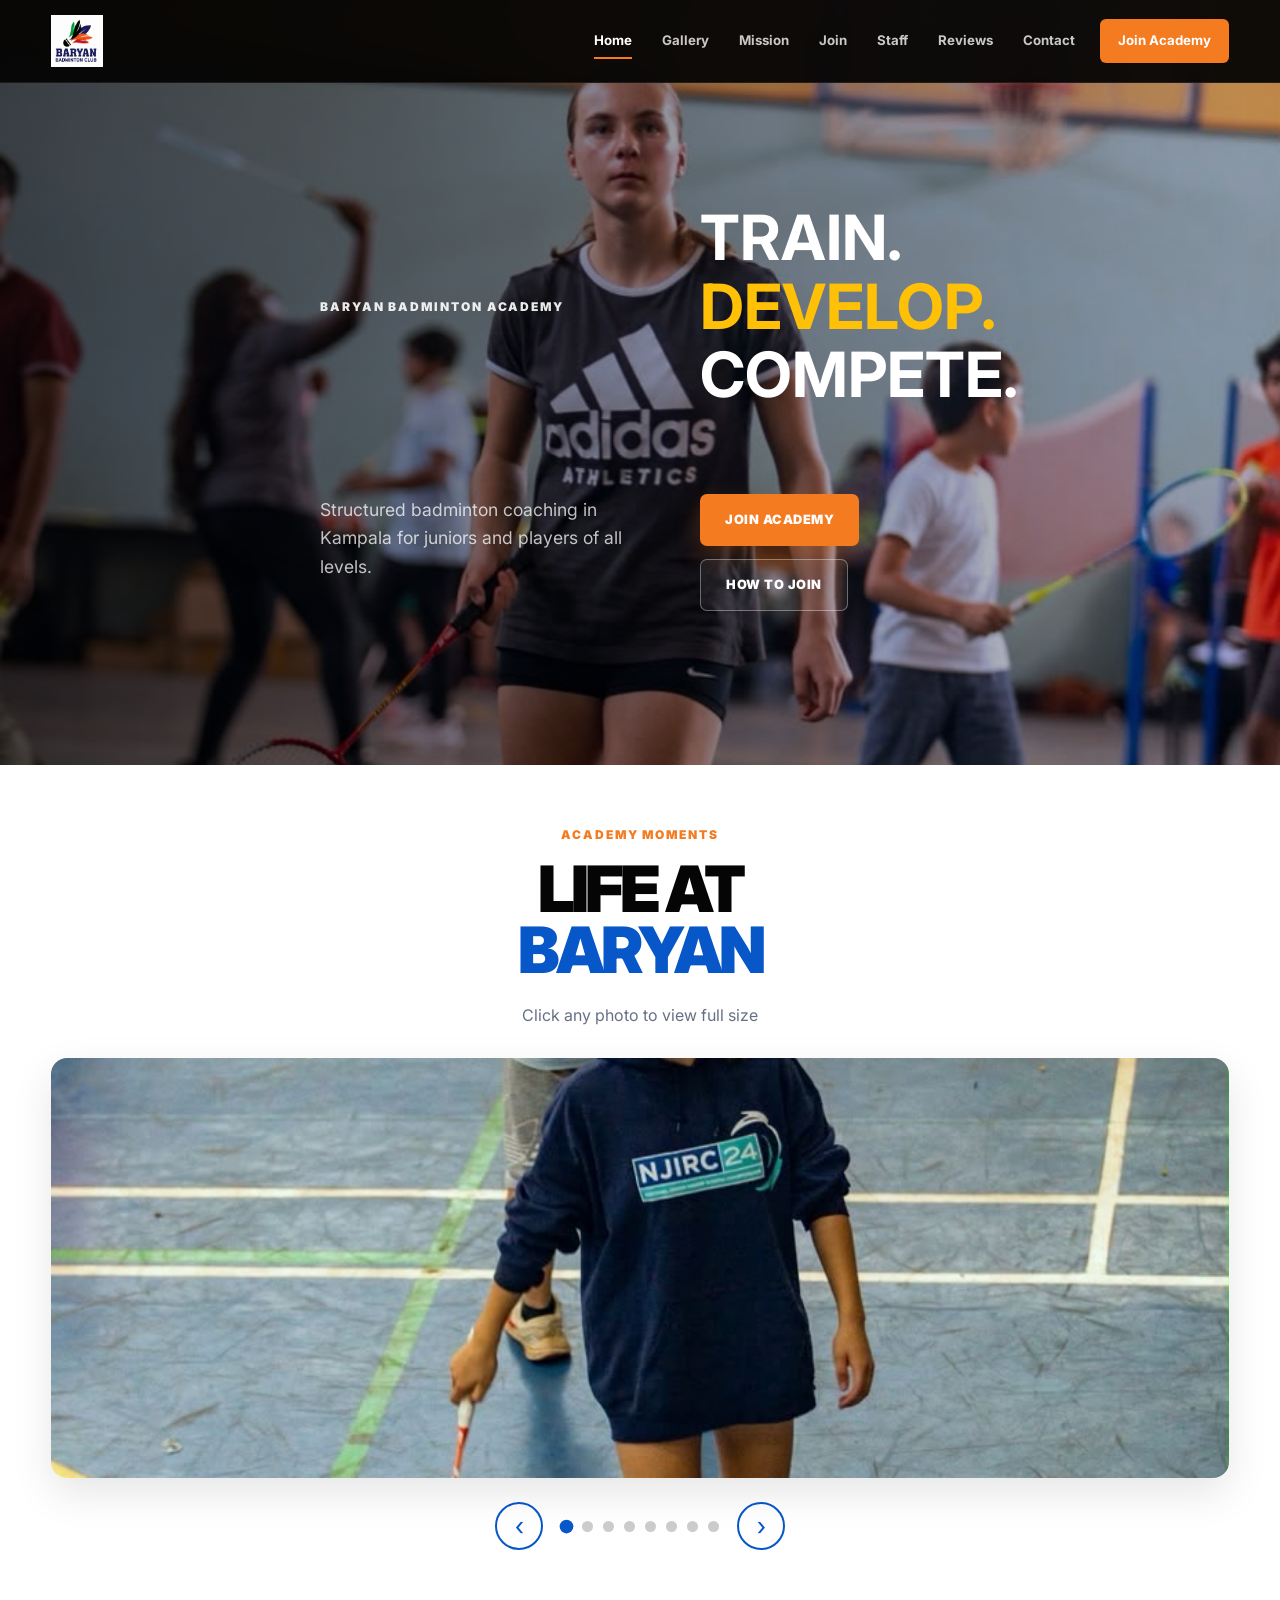
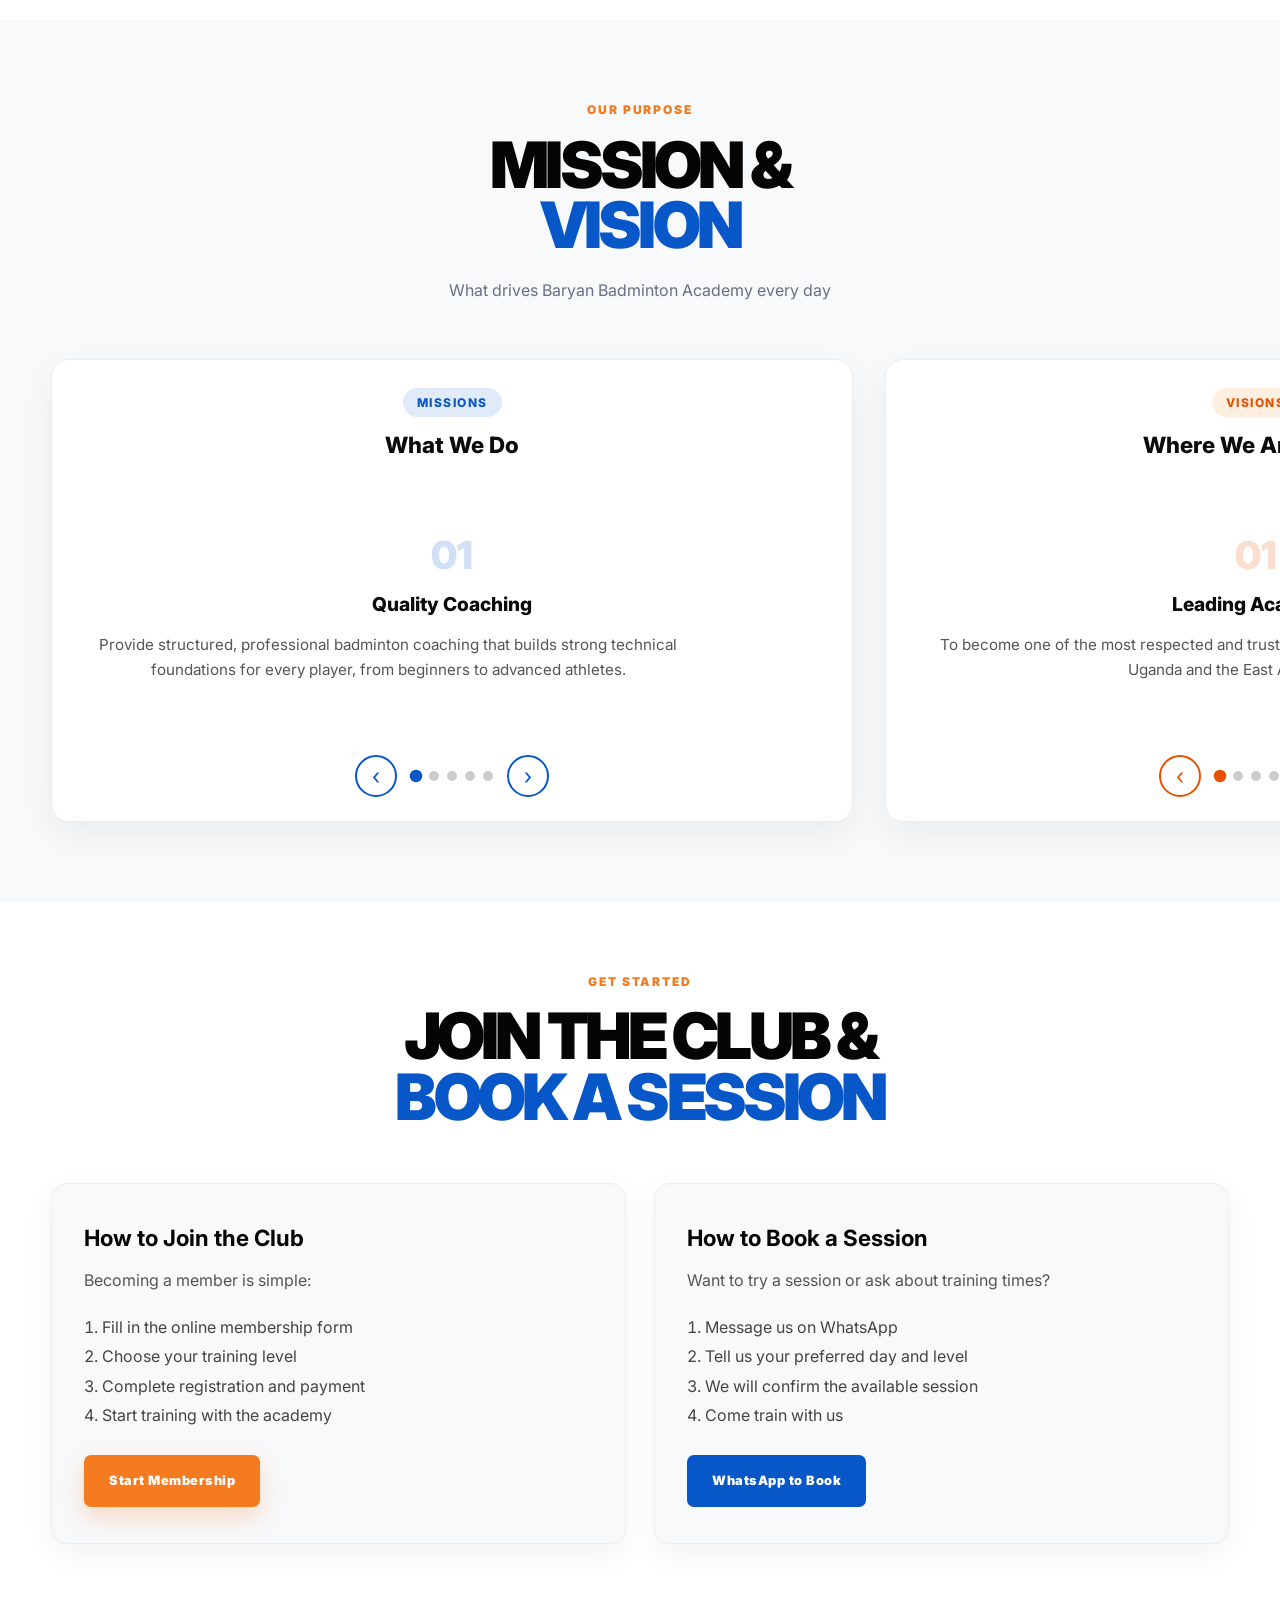
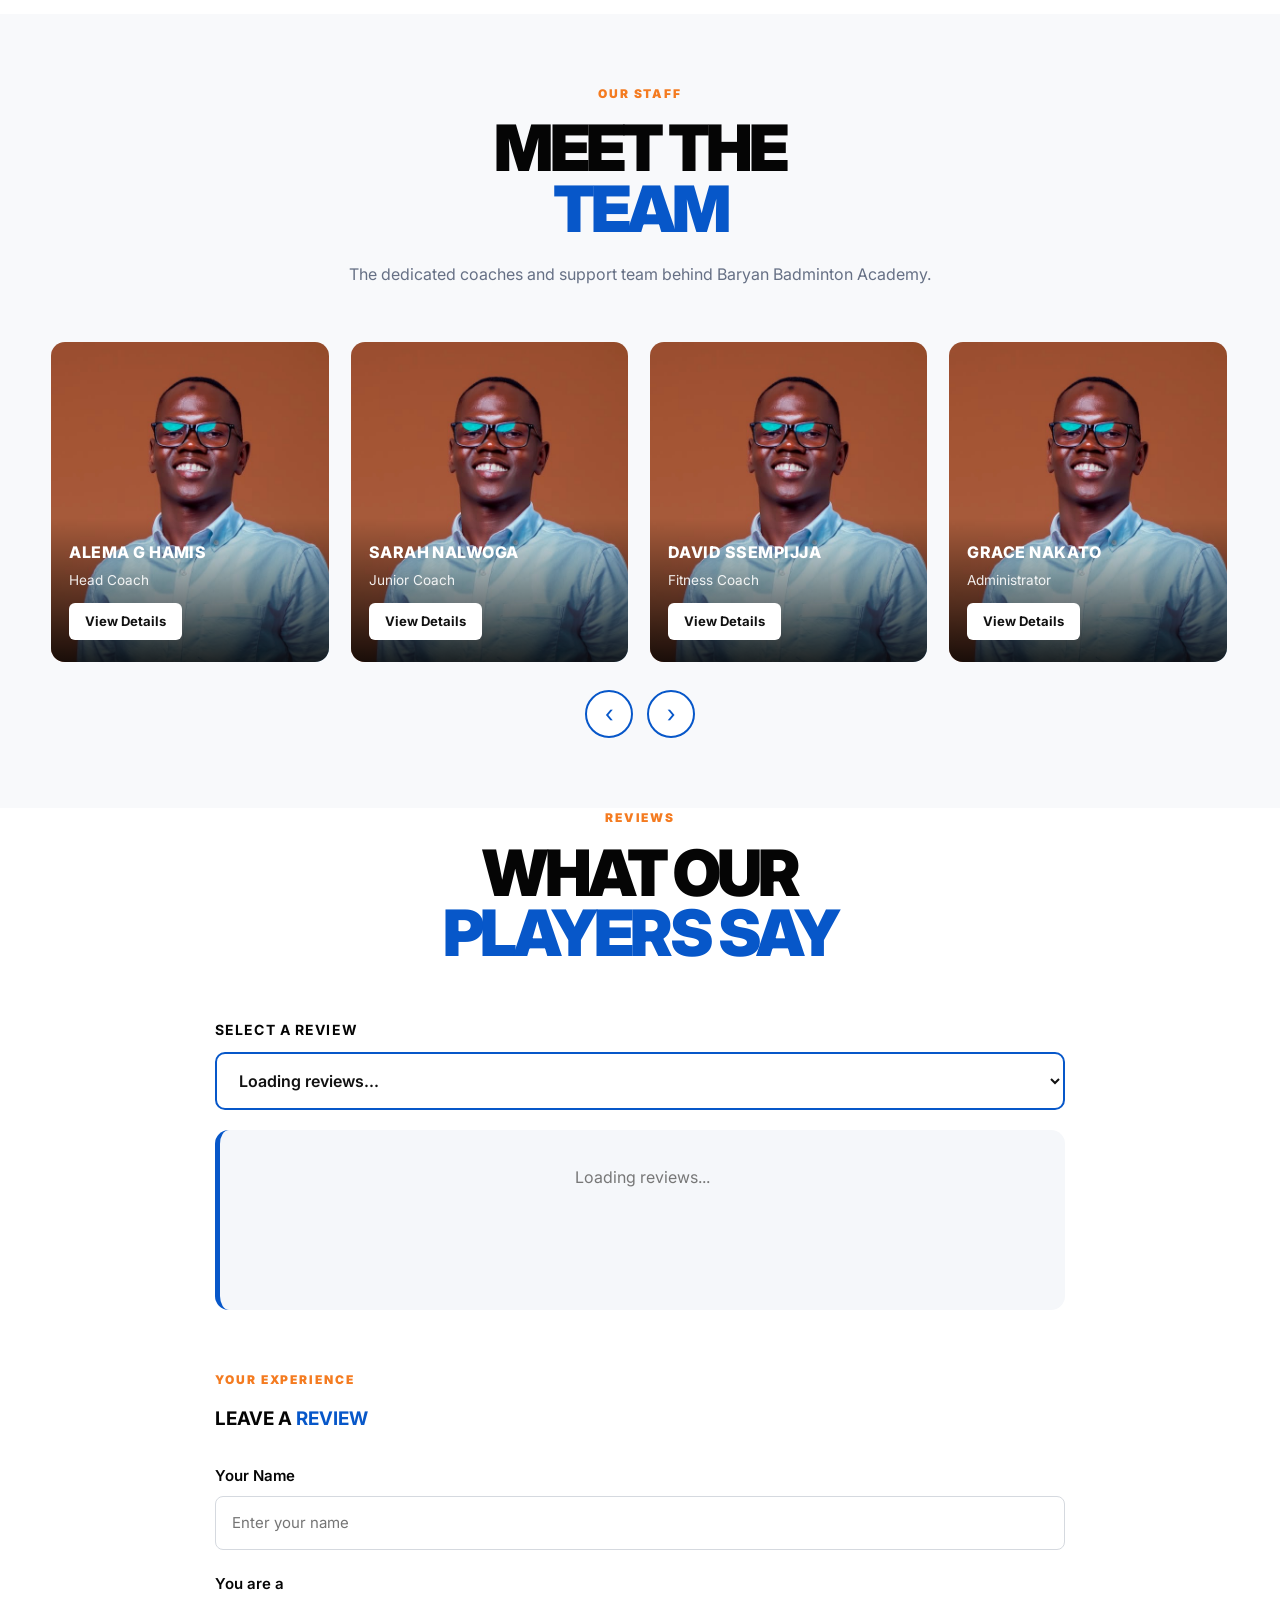
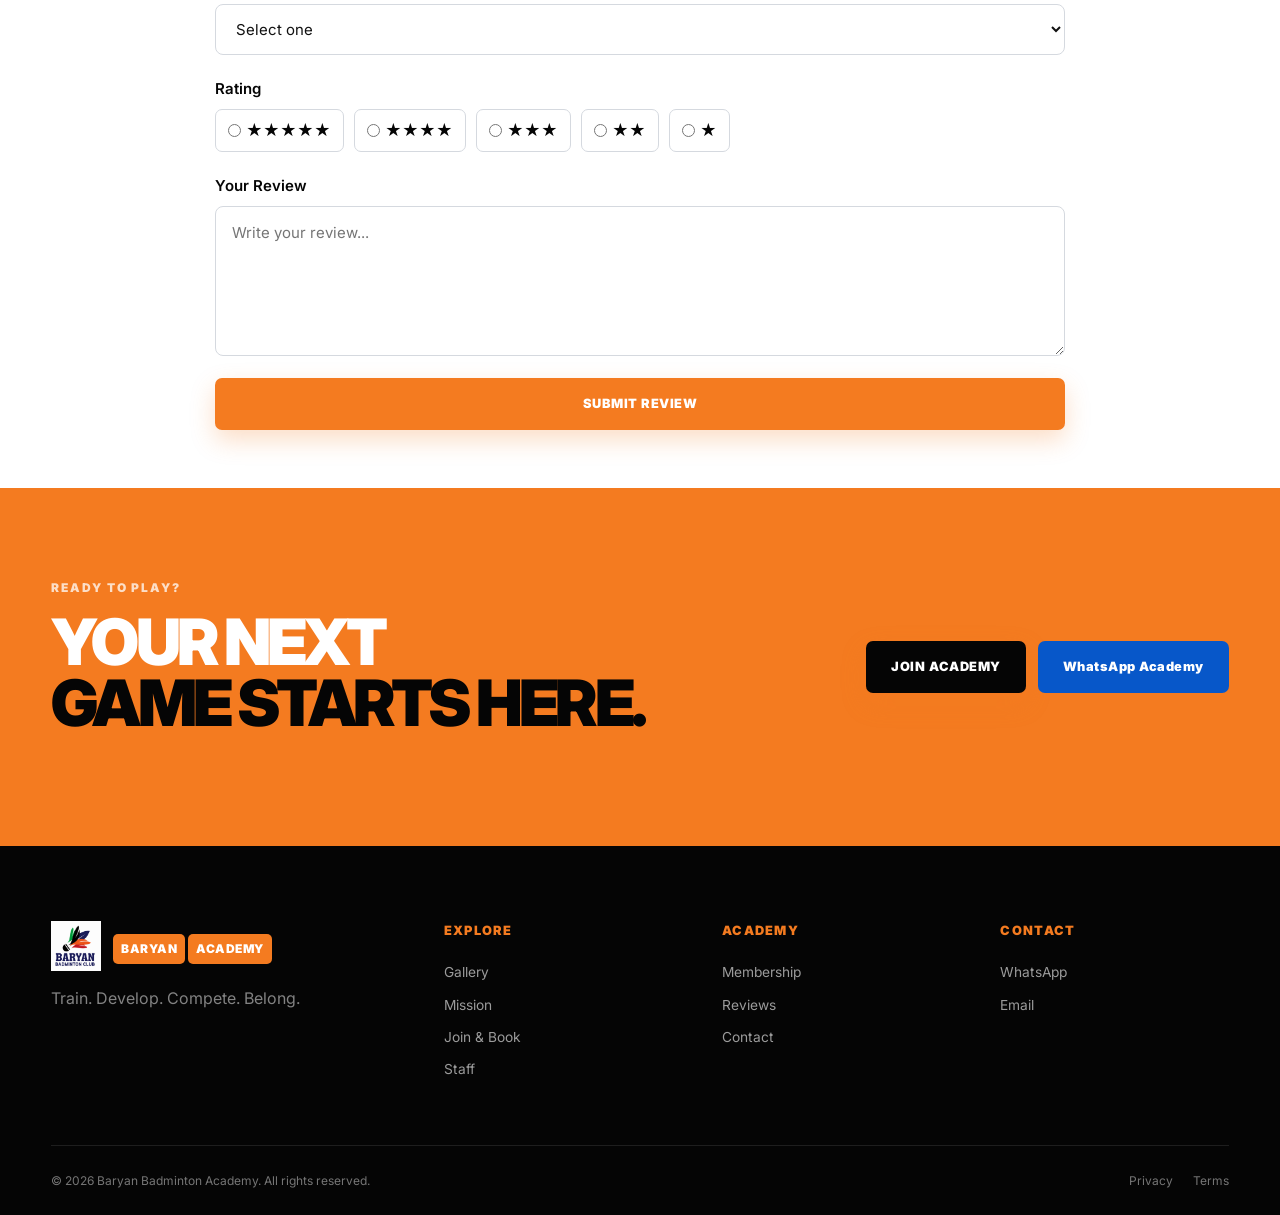
==== commit 40b7f5fc: "Update index.html" ====
--- a/index.html
+++ b/index.html
@@ -101,14 +101,10 @@
       display: block;
       transition: transform 0.5s ease;
     }
-    .photo-slide:hover img {
-      transform: scale(1.04);
-    }
+    .photo-slide:hover img { transform: scale(1.04); }
     .photo-slide-caption {
       position: absolute;
-      bottom: 0;
-      left: 0;
-      right: 0;
+      bottom: 0; left: 0; right: 0;
       padding: 24px 28px;
       background: linear-gradient(to top, rgba(0,0,0,0.7), transparent);
       color: #fff;
@@ -117,9 +113,7 @@
       opacity: 0;
       transition: opacity 0.3s ease;
     }
-    .photo-slide:hover .photo-slide-caption {
-      opacity: 1;
-    }
+    .photo-slide:hover .photo-slide-caption { opacity: 1; }
 
     .photo-controls {
       display: flex;
@@ -128,10 +122,8 @@
       gap: 18px;
       margin-top: 24px;
     }
-    .photo-prev,
-    .photo-next {
-      width: 48px;
-      height: 48px;
+    .photo-prev, .photo-next {
+      width: 48px; height: 48px;
       border-radius: 50%;
       border: 2px solid #0757c9;
       background: #fff;
@@ -143,19 +135,14 @@
       justify-content: center;
       transition: all 0.25s ease;
     }
-    .photo-prev:hover,
-    .photo-next:hover {
+    .photo-prev:hover, .photo-next:hover {
       background: #0757c9;
       color: #fff;
       transform: scale(1.08);
     }
-    .photo-dots {
-      display: flex;
-      gap: 10px;
-    }
+    .photo-dots { display: flex; gap: 10px; }
     .photo-dot {
-      width: 11px;
-      height: 11px;
+      width: 11px; height: 11px;
       border-radius: 50%;
       background: #ccc;
       border: none;
@@ -179,9 +166,7 @@
       justify-content: center;
       flex-direction: column;
     }
-    .lightbox.open {
-      display: flex;
-    }
+    .lightbox.open { display: flex; }
     .lightbox-img-wrap {
       position: relative;
       max-width: 92vw;
@@ -196,10 +181,8 @@
     }
     .lb-close {
       position: absolute;
-      top: 20px;
-      right: 24px;
-      width: 48px;
-      height: 48px;
+      top: 20px; right: 24px;
+      width: 48px; height: 48px;
       border-radius: 50%;
       background: rgba(255,255,255,0.15);
       border: none;
@@ -209,13 +192,11 @@
       z-index: 5;
     }
     .lb-close:hover { background: #0757c9; }
-    .lb-prev,
-    .lb-next {
+    .lb-prev, .lb-next {
       position: absolute;
       top: 50%;
       transform: translateY(-50%);
-      width: 52px;
-      height: 52px;
+      width: 52px; height: 52px;
       border-radius: 50%;
       background: rgba(255,255,255,0.12);
       border: 2px solid rgba(255,255,255,0.3);
@@ -230,8 +211,7 @@
     }
     .lb-prev { left: 20px; }
     .lb-next { right: 20px; }
-    .lb-prev:hover,
-    .lb-next:hover {
+    .lb-prev:hover, .lb-next:hover {
       background: #0757c9;
       border-color: #0757c9;
     }
@@ -242,10 +222,145 @@
     }
     body.lightbox-open { overflow: hidden; }
 
+    /* ===== MISSION & VISION SLIDERS ===== */
+    .mission-vision-section {
+      padding: 80px 0;
+      background: #f8f9fb;
+    }
+    .mv-grid {
+      display: grid;
+      grid-template-columns: 1fr 1fr;
+      gap: 32px;
+      margin-top: 20px;
+    }
+    .mv-block {
+      background: #fff;
+      border-radius: 18px;
+      padding: 28px 24px 24px;
+      box-shadow: 0 12px 35px rgba(0,0,0,0.06);
+      border: 1px solid #eee;
+    }
+    .mv-header {
+      margin-bottom: 22px;
+      text-align: center;
+    }
+    .mv-label {
+      display: inline-block;
+      font-size: 0.75rem;
+      font-weight: 800;
+      letter-spacing: 1.5px;
+      padding: 5px 14px;
+      border-radius: 50px;
+      margin-bottom: 10px;
+    }
+    .mission-header .mv-label {
+      background: rgba(7, 87, 201, 0.12);
+      color: #0757c9;
+    }
+    .vision-header .mv-label {
+      background: rgba(245, 124, 0, 0.12);
+      color: #e65100;
+    }
+    .mv-header h3 {
+      font-size: 1.4rem;
+      font-weight: 800;
+      margin: 0;
+      color: #0b0b0b;
+    }
+    .mv-slider-wrapper {
+      overflow: hidden;
+      border-radius: 14px;
+    }
+    .mv-track {
+      display: flex;
+      transition: transform 0.5s cubic-bezier(0.25, 0.8, 0.25, 1);
+    }
+    .mv-card {
+      flex: 0 0 100%;
+      padding: 30px 22px;
+      text-align: center;
+      min-height: 250px;
+      display: flex;
+      flex-direction: column;
+      justify-content: center;
+    }
+    .mv-number {
+      font-size: 2.4rem;
+      font-weight: 900;
+      line-height: 1;
+      margin-bottom: 14px;
+      opacity: 0.18;
+    }
+    .mission-card .mv-number { color: #0757c9; }
+    .vision-card .mv-number { color: #e65100; }
+    .mv-card h4 {
+      font-size: 1.2rem;
+      font-weight: 800;
+      margin-bottom: 12px;
+      color: #0b0b0b;
+    }
+    .mv-card p {
+      font-size: 0.95rem;
+      line-height: 1.7;
+      color: #555;
+      margin: 0;
+    }
+    .mv-controls {
+      display: flex;
+      align-items: center;
+      justify-content: center;
+      gap: 14px;
+      margin-top: 20px;
+    }
+    .mv-prev, .mv-next {
+      width: 42px; height: 42px;
+      border-radius: 50%;
+      border: 2px solid #0757c9;
+      background: #fff;
+      color: #0757c9;
+      font-size: 1.4rem;
+      cursor: pointer;
+      display: flex;
+      align-items: center;
+      justify-content: center;
+      transition: all 0.25s ease;
+    }
+    .mv-prev:hover, .mv-next:hover {
+      background: #0757c9;
+      color: #fff;
+    }
+    .vision-header ~ .mv-controls .mv-prev,
+    .vision-header ~ .mv-controls .mv-next {
+      border-color: #e65100;
+      color: #e65100;
+    }
+    .vision-header ~ .mv-controls .mv-prev:hover,
+    .vision-header ~ .mv-controls .mv-next:hover {
+      background: #e65100;
+      color: #fff;
+    }
+    .mv-dots { display: flex; gap: 8px; }
+    .mv-dot {
+      width: 10px; height: 10px;
+      border-radius: 50%;
+      background: #ccc;
+      border: none;
+      cursor: pointer;
+      padding: 0;
+      transition: all 0.3s ease;
+    }
+    .mv-dot.active {
+      background: #0757c9;
+      transform: scale(1.25);
+    }
+    .vision-header ~ .mv-controls .mv-dot.active {
+      background: #e65100;
+    }
+
     /* ===== JOIN & BOOK ===== */
     .join-book-section {
       padding: 70px 0;
-      background: #f8f9fb;
+      background: #fff;
     }
     .join-book-grid {
       display: grid;
@@ -253,10 +368,10 @@
       gap: 28px;
     }
     .join-book-card {
-      background: #fff;
+      background: #f8f9fb;
       border-radius: 16px;
       padding: 36px 32px;
-      box-shadow: 0 10px 30px rgba(0,0,0,0.06);
+      box-shadow: 0 10px 30px rgba(0,0,0,0.05);
       border: 1px solid #eee;
     }
     .join-book-card h3 { font-size: 1.4rem; margin-bottom: 12px; }
@@ -264,7 +379,7 @@
     .join-book-card ol { margin: 0 0 24px 18px; color: #444; line-height: 1.85; }
 
     /* ===== STAFF SLIDER ===== */
-    .staff-section { padding: 70px 0; background: #fff; }
+    .staff-section { padding: 70px 0; background: #f8f9fb; }
     .staff-slider-wrapper {
       position: relative;
       overflow: hidden;
@@ -324,10 +439,8 @@
       gap: 14px;
       margin-top: 28px;
     }
-    .staff-prev,
-    .staff-next {
-      width: 48px;
-      height: 48px;
+    .staff-prev, .staff-next {
+      width: 48px; height: 48px;
       border-radius: 50%;
       border: 2px solid #0757c9;
       background: #fff;
@@ -339,8 +452,7 @@
       justify-content: center;
       transition: all 0.25s ease;
     }
-    .staff-prev:hover,
-    .staff-next:hover {
+    .staff-prev:hover, .staff-next:hover {
       background: #0757c9;
       color: #fff;
     }
@@ -453,9 +565,11 @@
       .staff-card { flex: 0 0 calc(33.333% - 15px); }
     }
     @media (max-width: 900px) {
+      .mv-grid { grid-template-columns: 1fr; }
       .join-book-grid { grid-template-columns: 1fr; }
       .staff-card { flex: 0 0 calc(50% - 11px); }
       .photo-slide { height: 320px; }
+      .mv-card { min-height: 220px; padding: 24px 18px; }
     }
     @media (max-width: 560px) {
       .staff-card { flex: 0 0 85%; height: 300px; }
@@ -512,7 +626,7 @@
       </div>
     </section>
 
-    <!-- ==================== SLIDING PHOTO GALLERY ==================== -->
+    <!-- PHOTO SLIDER -->
     <section class="photo-gallery-section" id="gallery">
       <div class="container">
         <div class="section-heading center-heading" style="margin-bottom: 30px;">
@@ -559,9 +673,9 @@
         </div>
 
         <div class="photo-controls">
-          <button class="photo-prev" id="photoPrev" aria-label="Previous">‹</button>
+          <button class="photo-prev" id="photoPrev">‹</button>
           <div class="photo-dots" id="photoDots"></div>
-          <button class="photo-next" id="photoNext" aria-label="Next">›</button>
+          <button class="photo-next" id="photoNext">›</button>
         </div>
       </div>
     </section>
@@ -577,24 +691,105 @@
       <div class="lb-counter" id="lbCounter"></div>
     </div>
 
-    <!-- MISSION & VISION -->
-    <section class="mission-section" id="mission">
+    <!-- MISSION & VISION SLIDERS -->
+    <section class="mission-vision-section" id="mission">
       <div class="container">
         <div class="section-heading center-heading">
           <p class="eyebrow">OUR PURPOSE</p>
           <h2>MISSION & <span>VISION</span></h2>
+          <p>What drives Baryan Badminton Academy every day</p>
         </div>
-        <div class="mission-grid">
-          <article class="mission-card blue-mission">
-            <span class="mission-icon">M</span>
-            <h3>Our Mission</h3>
-            <p>To develop badminton players through quality coaching, consistent training, discipline, teamwork and opportunities to compete.</p>
-          </article>
-          <article class="mission-card orange-mission">
-            <span class="mission-icon">V</span>
-            <h3>Our Vision</h3>
-            <p>To become a respected badminton development academy that creates opportunities for athletes to reach their full potential.</p>
-          </article>
+
+        <div class="mv-grid">
+
+          <!-- MISSIONS (BLUE) -->
+          <div class="mv-block">
+            <div class="mv-header mission-header">
+              <span class="mv-label">MISSIONS</span>
+              <h3>What We Do</h3>
+            </div>
+
+            <div class="mv-slider-wrapper">
+              <div class="mv-track" id="missionTrack">
+                <div class="mv-card mission-card">
+                  <div class="mv-number">01</div>
+                  <h4>Quality Coaching</h4>
+                  <p>Provide structured, professional badminton coaching that builds strong technical foundations for every player, from beginners to advanced athletes.</p>
+                </div>
+                <div class="mv-card mission-card">
+                  <div class="mv-number">02</div>
+                  <h4>Player Development</h4>
+                  <p>Develop players holistically by focusing on skills, fitness, tactics, mental strength and sportsmanship both on and off the court.</p>
+                </div>
+                <div class="mv-card mission-card">
+                  <div class="mv-number">03</div>
+                  <h4>Junior Pathways</h4>
+                  <p>Create clear development pathways for juniors so young athletes can grow with confidence, discipline and a love for the game.</p>
+                </div>
+                <div class="mv-card mission-card">
+                  <div class="mv-number">04</div>
+                  <h4>Competitive Opportunities</h4>
+                  <p>Give players regular opportunities to compete, gain match experience and measure their progress against others.</p>
+                </div>
+                <div class="mv-card mission-card">
+                  <div class="mv-number">05</div>
+                  <h4>Character & Discipline</h4>
+                  <p>Instil discipline, teamwork, respect and responsibility so that every player becomes a better person as well as a better athlete.</p>
+                </div>
+              </div>
+            </div>
+
+            <div class="mv-controls">
+              <button class="mv-prev" id="missionPrev">‹</button>
+              <div class="mv-dots" id="missionDots"></div>
+              <button class="mv-next" id="missionNext">›</button>
+            </div>
+          </div>
+
+          <!-- VISIONS (ORANGE) -->
+          <div class="mv-block">
+            <div class="mv-header vision-header">
+              <span class="mv-label">VISIONS</span>
+              <h3>Where We Are Going</h3>
+            </div>
+
+            <div class="mv-slider-wrapper">
+              <div class="mv-track" id="visionTrack">
+                <div class="mv-card vision-card">
+                  <div class="mv-number">01</div>
+                  <h4>Leading Academy</h4>
+                  <p>To become one of the most respected and trusted badminton development academies in Uganda and the East African region.</p>
+                </div>
+                <div class="mv-card vision-card">
+                  <div class="mv-number">02</div>
+                  <h4>National Impact</h4>
+                  <p>To produce players who can compete at national level and represent Uganda with pride in regional and international tournaments.</p>
+                </div>
+                <div class="mv-card vision-card">
+                  <div class="mv-number">03</div>
+                  <h4>Inclusive Growth</h4>
+                  <p>To create an inclusive environment where every player — regardless of background or starting level — has the chance to improve and succeed.</p>
+                </div>
+                <div class="mv-card vision-card">
+                  <div class="mv-number">04</div>
+                  <h4>Strong Community</h4>
+                  <p>To build a vibrant badminton community of players, parents, coaches and supporters who grow together through the sport.</p>
+                </div>
+                <div class="mv-card vision-card">
+                  <div class="mv-number">05</div>
+                  <h4>Lasting Legacy</h4>
+                  <p>To leave a lasting legacy by developing not only champions on the court, but disciplined, confident and responsible young people.</p>
+                </div>
+              </div>
+            </div>
+
+            <div class="mv-controls">
+              <button class="mv-prev" id="visionPrev">‹</button>
+              <div class="mv-dots" id="visionDots"></div>
+              <button class="mv-next" id="visionNext">›</button>
+            </div>
+          </div>
+
         </div>
       </div>
     </section>
@@ -845,11 +1040,9 @@
       let current = 0;
       let autoTimer;
 
-      // Create dots
       slides.forEach((_, i) => {
         const dot = document.createElement("button");
         dot.className = "photo-dot" + (i === 0 ? " active" : "");
-        dot.setAttribute("aria-label", "Go to slide " + (i + 1));
         dot.addEventListener("click", () => goTo(i));
         dotsContainer.appendChild(dot);
       });
@@ -874,12 +1067,11 @@
       nextBtn.addEventListener("click", next);
       resetAuto();
 
-      // Pause on hover
       const wrapper = document.querySelector(".photo-slider-wrapper");
       wrapper.addEventListener("mouseenter", () => clearInterval(autoTimer));
       wrapper.addEventListener("mouseleave", resetAuto);
 
-      // ===== LIGHTBOX =====
+      // LIGHTBOX
       const lightbox = document.getElementById("lightbox");
       const lbImage = document.getElementById("lbImage");
       const lbCounter = document.getElementById("lbCounter");
@@ -898,7 +1090,7 @@
         showLbImage();
         lightbox.classList.add("open");
         document.body.classList.add("lightbox-open");
-        clearInterval(autoTimer); // pause slider
+        clearInterval(autoTimer);
       }
 
       function closeLightbox() {
@@ -944,6 +1136,53 @@
         }
       });
     })();
+  </script>
+
+  <!-- MISSION & VISION SLIDERS -->
+  <script>
+    function createMVSlider(trackId, prevId, nextId, dotsId) {
+      const track = document.getElementById(trackId);
+      const slides = track.querySelectorAll(".mv-card");
+      const prevBtn = document.getElementById(prevId);
+      const nextBtn = document.getElementById(nextId);
+      const dotsContainer = document.getElementById(dotsId);
+      let current = 0;
+      let autoTimer;
+
+      slides.forEach((_, i) => {
+        const dot = document.createElement("button");
+        dot.className = "mv-dot" + (i === 0 ? " active" : "");
+        dot.addEventListener("click", () => goTo(i));
+        dotsContainer.appendChild(dot);
+      });
+      const dots = dotsContainer.querySelectorAll(".mv-dot");
+
+      function goTo(index) {
+        current = (index + slides.length) % slides.length;
+        track.style.transform = `translateX(-${current * 100}%)`;
+        dots.forEach((d, i) => d.classList.toggle("active", i === current));
+        resetAuto();
+      }
+
+      function next() { goTo(current + 1); }
+      function prev() { goTo(current - 1); }
+
+      function resetAuto() {
+        clearInterval(autoTimer);
+        autoTimer = setInterval(next, 4500);
+      }
+
+      prevBtn.addEventListener("click", prev);
+      nextBtn.addEventListener("click", next);
+      resetAuto();
+
+      const wrapper = track.closest(".mv-slider-wrapper");
+      wrapper.addEventListener("mouseenter", () => clearInterval(autoTimer));
+      wrapper.addEventListener("mouseleave", resetAuto);
+    }
+
+    createMVSlider("missionTrack", "missionPrev", "missionNext", "missionDots");
+    createMVSlider("visionTrack", "visionPrev", "visionNext", "visionDots");
   </script>
 
   <!-- STAFF SLIDER + MODAL -->
@@ -1017,7 +1256,6 @@
     window.addEventListener("resize", updateSlider);
     updateSlider();
 
-    // Modal
     const modal = document.getElementById("staffModal");
     const modalPhoto = document.getElementById("staffModalPhoto");
     const modalName = document.getElementById("staffModalName");
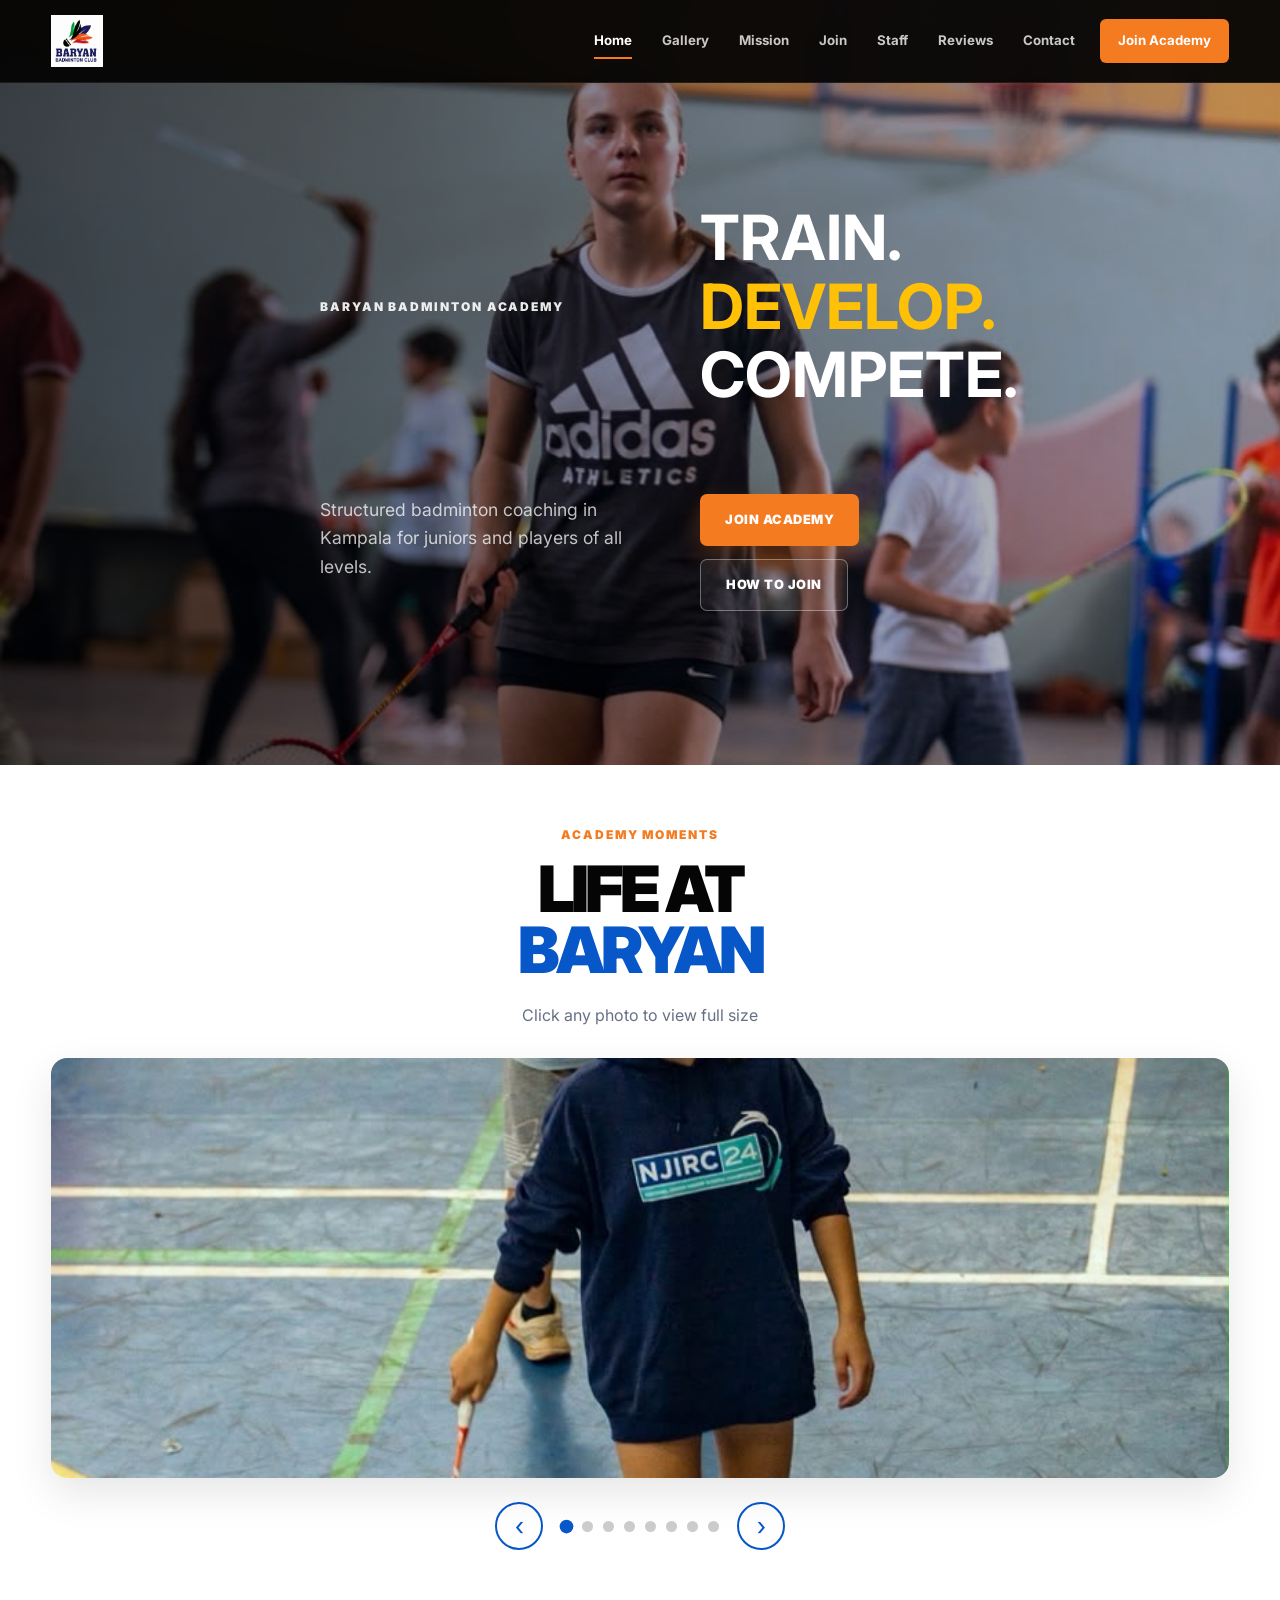
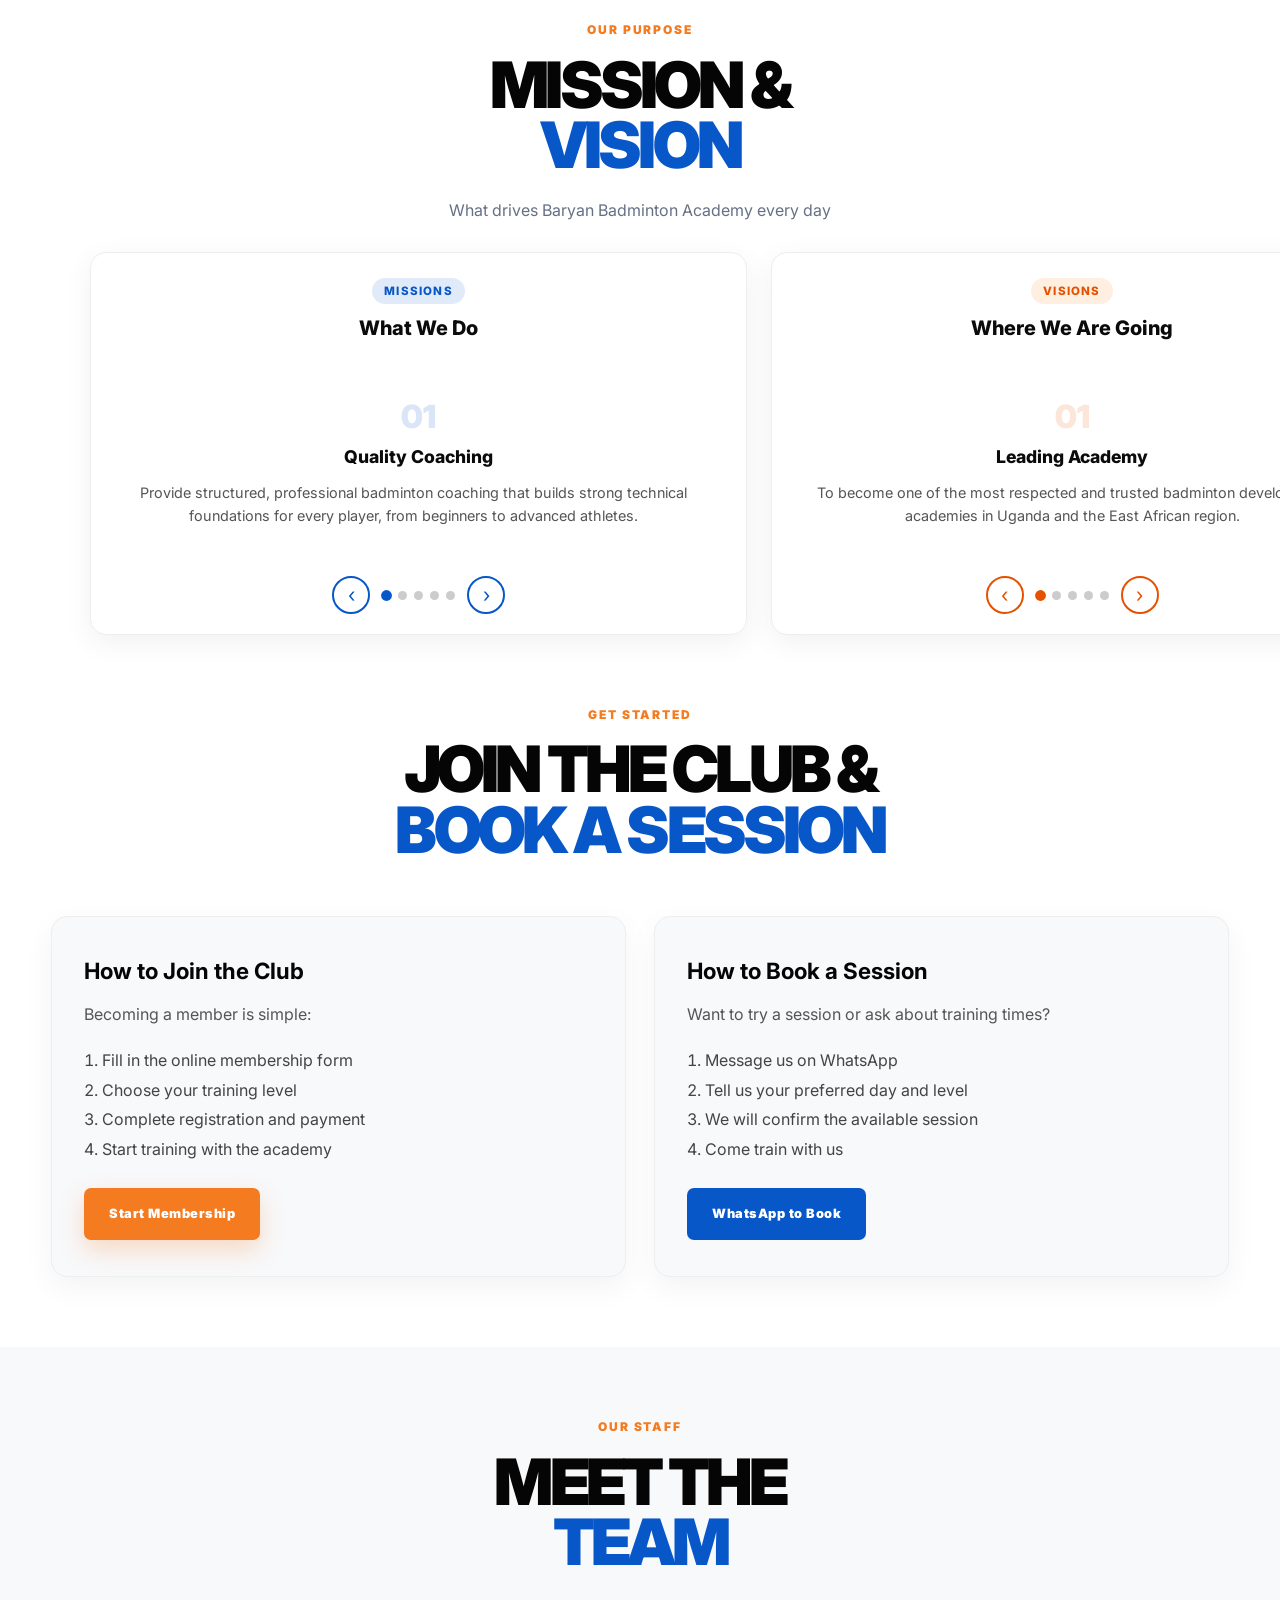
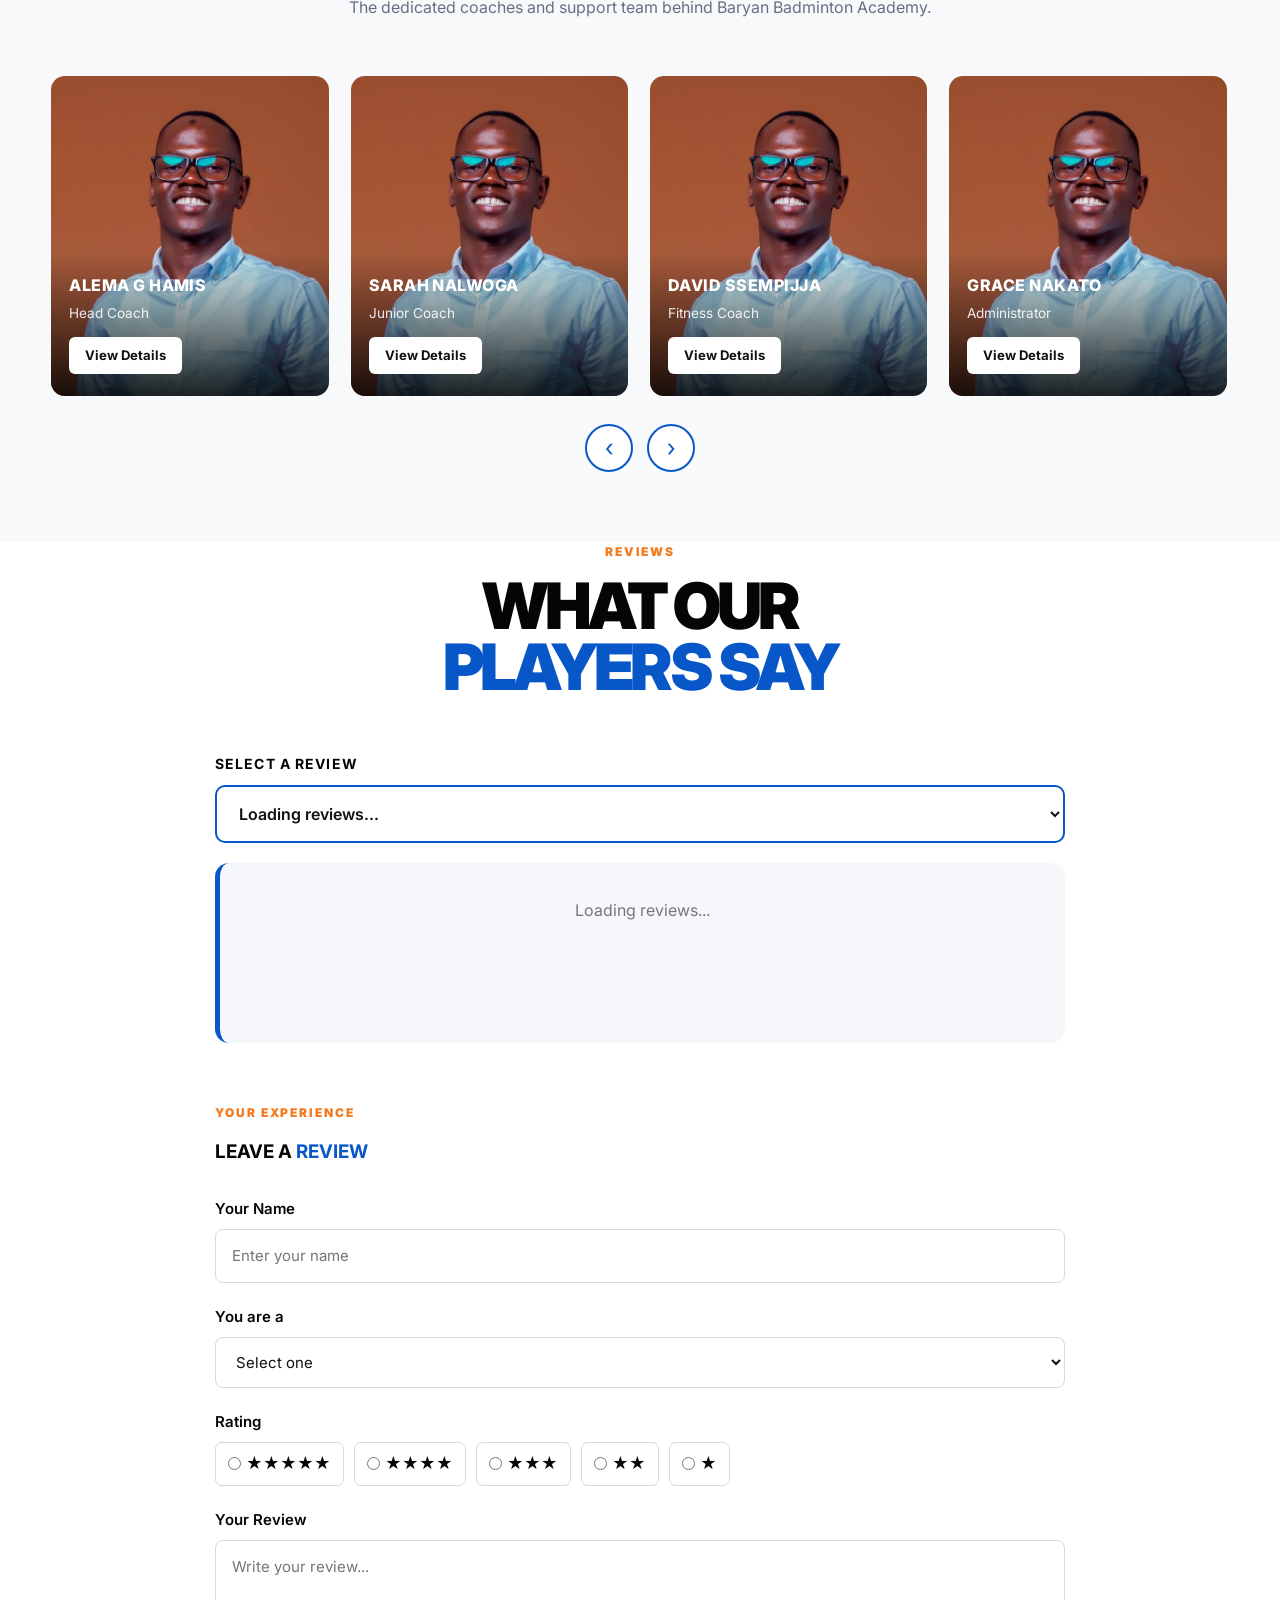
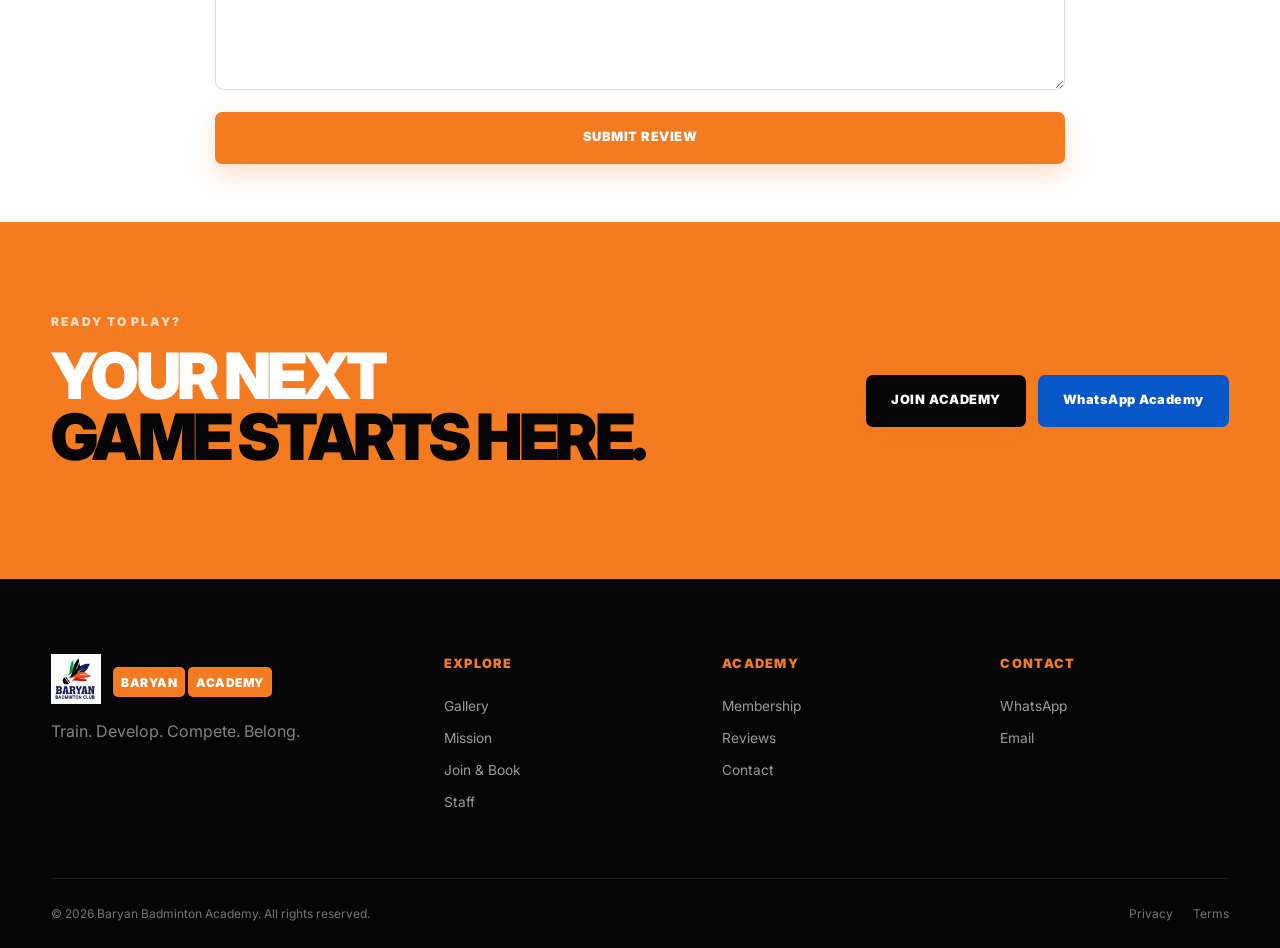
==== commit 1c6b3bc8: "Update index.html" ====
--- a/index.html
+++ b/index.html
@@ -222,140 +222,223 @@
     }
     body.lightbox-open { overflow: hidden; }
 
-    /* ===== MISSION & VISION SLIDERS ===== */
-    .mission-vision-section {
-      padding: 80px 0;
-      background: #f8f9fb;
-    }
-    .mv-grid {
-      display: grid;
-      grid-template-columns: 1fr 1fr;
-      gap: 32px;
-      margin-top: 20px;
-    }
-    .mv-block {
-      background: #fff;
-      border-radius: 18px;
-      padding: 28px 24px 24px;
-      box-shadow: 0 12px 35px rgba(0,0,0,0.06);
-      border: 1px solid #eee;
-    }
-    .mv-header {
-      margin-bottom: 22px;
-      text-align: center;
-    }
-    .mv-label {
-      display: inline-block;
-      font-size: 0.75rem;
-      font-weight: 800;
-      letter-spacing: 1.5px;
-      padding: 5px 14px;
-      border-radius: 50px;
-      margin-bottom: 10px;
-    }
-    .mission-header .mv-label {
-      background: rgba(7, 87, 201, 0.12);
-      color: #0757c9;
-    }
-    .vision-header .mv-label {
-      background: rgba(245, 124, 0, 0.12);
-      color: #e65100;
-    }
-    .mv-header h3 {
-      font-size: 1.4rem;
-      font-weight: 800;
-      margin: 0;
-      color: #0b0b0b;
-    }
-    .mv-slider-wrapper {
-      overflow: hidden;
-      border-radius: 14px;
-    }
-    .mv-track {
-      display: flex;
-      transition: transform 0.5s cubic-bezier(0.25, 0.8, 0.25, 1);
-    }
-    .mv-card {
-      flex: 0 0 100%;
-      padding: 30px 22px;
-      text-align: center;
-      min-height: 250px;
-      display: flex;
-      flex-direction: column;
-      justify-content: center;
-    }
-    .mv-number {
-      font-size: 2.4rem;
-      font-weight: 900;
-      line-height: 1;
-      margin-bottom: 14px;
-      opacity: 0.18;
-    }
-    .mission-card .mv-number { color: #0757c9; }
-    .vision-card .mv-number { color: #e65100; }
-    .mv-card h4 {
-      font-size: 1.2rem;
-      font-weight: 800;
-      margin-bottom: 12px;
-      color: #0b0b0b;
-    }
-    .mv-card p {
-      font-size: 0.95rem;
-      line-height: 1.7;
-      color: #555;
-      margin: 0;
-    }
-    .mv-controls {
-      display: flex;
-      align-items: center;
-      justify-content: center;
-      gap: 14px;
-      margin-top: 20px;
-    }
-    .mv-prev, .mv-next {
-      width: 42px; height: 42px;
-      border-radius: 50%;
-      border: 2px solid #0757c9;
-      background: #fff;
-      color: #0757c9;
-      font-size: 1.4rem;
-      cursor: pointer;
-      display: flex;
-      align-items: center;
-      justify-content: center;
-      transition: all 0.25s ease;
-    }
-    .mv-prev:hover, .mv-next:hover {
-      background: #0757c9;
-      color: #fff;
-    }
-    .vision-header ~ .mv-controls .mv-prev,
-    .vision-header ~ .mv-controls .mv-next {
-      border-color: #e65100;
-      color: #e65100;
-    }
-    .vision-header ~ .mv-controls .mv-prev:hover,
-    .vision-header ~ .mv-controls .mv-next:hover {
-      background: #e65100;
-      color: #fff;
-    }
-    .mv-dots { display: flex; gap: 8px; }
-    .mv-dot {
-      width: 10px; height: 10px;
-      border-radius: 50%;
-      background: #ccc;
-      border: none;
-      cursor: pointer;
-      padding: 0;
-      transition: all 0.3s ease;
-    }
-    .mv-dot.active {
-      background: #0757c9;
-      transform: scale(1.25);
-    }
-    .vision-header ~ .mv-controls .mv-dot.active {
-      background: #e65100;
-    }
+    //* ===== MISSION & VISION SLIDERS (FIXED) ===== */
+.mission-vision-section {
+  padding: 60px 0 70px;
+  background: #f8f9fb;
+}
+
+.mission-vision-section .section-heading {
+  margin-bottom: 28px;
+}
+
+.mv-grid {
+  display: grid;
+  grid-template-columns: 1fr 1fr;
+  gap: 24px;
+  max-width: 1100px;
+  margin: 0 auto;
+}
+
+.mv-block {
+  background: #fff;
+  border-radius: 16px;
+  padding: 24px 20px 20px;
+  box-shadow: 0 8px 30px rgba(0,0,0,0.06);
+  border: 1px solid #eee;
+  display: flex;
+  flex-direction: column;
+}
+
+.mv-header {
+  margin-bottom: 16px;
+  text-align: center;
+}
+
+.mv-label {
+  display: inline-block;
+  font-size: 0.72rem;
+  font-weight: 800;
+  letter-spacing: 1.2px;
+  padding: 4px 12px;
+  border-radius: 50px;
+  margin-bottom: 8px;
+}
+
+.mission-header .mv-label {
+  background: rgba(7, 87, 201, 0.12);
+  color: #0757c9;
+}
+
+.vision-header .mv-label {
+  background: rgba(245, 124, 0, 0.12);
+  color: #e65100;
+}
+
+.mv-header h3 {
+  font-size: 1.25rem;
+  font-weight: 800;
+  margin: 0;
+  color: #0b0b0b;
+}
+
+.mv-slider-wrapper {
+  overflow: hidden;
+  border-radius: 12px;
+  flex: 1;
+}
+
+.mv-track {
+  display: flex;
+  transition: transform 0.45s cubic-bezier(0.25, 0.8, 0.25, 1);
+}
+
+.mv-card {
+  flex: 0 0 100%;
+  padding: 18px 12px 10px;
+  text-align: center;
+  min-height: 200px;
+  display: flex;
+  flex-direction: column;
+  justify-content: center;
+}
+
+.mv-number {
+  font-size: 2rem;
+  font-weight: 900;
+  line-height: 1;
+  margin-bottom: 10px;
+  opacity: 0.15;
+}
+
+.mission-card .mv-number { color: #0757c9; }
+.vision-card .mv-number { color: #e65100; }
+
+.mv-card h4 {
+  font-size: 1.1rem;
+  font-weight: 800;
+  margin-bottom: 10px;
+  color: #0b0b0b;
+}
+
+.mv-card p {
+  font-size: 0.9rem;
+  line-height: 1.6;
+  color: #555;
+  margin: 0;
+}
+
+.mv-controls {
+  display: flex;
+  align-items: center;
+  justify-content: center;
+  gap: 12px;
+  margin-top: 16px;
+}
+
+.mv-prev,
+.mv-next {
+  width: 38px;
+  height: 38px;
+  border-radius: 50%;
+  border: 2px solid #0757c9;
+  background: #fff;
+  color: #0757c9;
+  font-size: 1.25rem;
+  cursor: pointer;
+  display: flex;
+  align-items: center;
+  justify-content: center;
+  transition: all 0.25s ease;
+}
+
+.mv-prev:hover,
+.mv-next:hover {
+  background: #0757c9;
+  color: #fff;
+}
+
+/* Orange controls for Vision */
+.vision-header ~ .mv-controls .mv-prev,
+.vision-header ~ .mv-controls .mv-next {
+  border-color: #e65100;
+  color: #e65100;
+}
+
+.vision-header ~ .mv-controls .mv-prev:hover,
+.vision-header ~ .mv-controls .mv-next:hover {
+  background: #e65100;
+  color: #fff;
+}
+
+.mv-dots {
+  display: flex;
+  gap: 7px;
+}
+
+.mv-dot {
+  width: 9px;
+  height: 9px;
+  border-radius: 50%;
+  background: #ccc;
+  border: none;
+  cursor: pointer;
+  padding: 0;
+  transition: all 0.3s ease;
+}
+
+.mv-dot.active {
+  background: #0757c9;
+  transform: scale(1.2);
+}
+
+.vision-header ~ .mv-controls .mv-dot.active {
+  background: #e65100;
+}
+
+/* ===== MOBILE FIX ===== */
+@media (max-width: 900px) {
+  .mv-grid {
+    grid-template-columns: 1fr;
+    gap: 20px;
+  }
+
+  .mission-vision-section {
+    padding: 50px 0 60px;
+  }
+
+  .mv-block {
+    padding: 22px 16px 18px;
+  }
+
+  .mv-card {
+    min-height: 180px;
+    padding: 14px 10px 8px;
+  }
+
+  .mv-number {
+    font-size: 1.7rem;
+    margin-bottom: 8px;
+  }
+
+  .mv-card h4 {
+    font-size: 1.05rem;
+  }
+
+  .mv-card p {
+    font-size: 0.88rem;
+  }
+}
+
+@media (max-width: 480px) {
+  .mv-block {
+    padding: 18px 14px 16px;
+  }
+
+  .mv-card {
+    min-height: 170px;
+  }
+}
 
     /* ===== JOIN & BOOK ===== */
     .join-book-section {
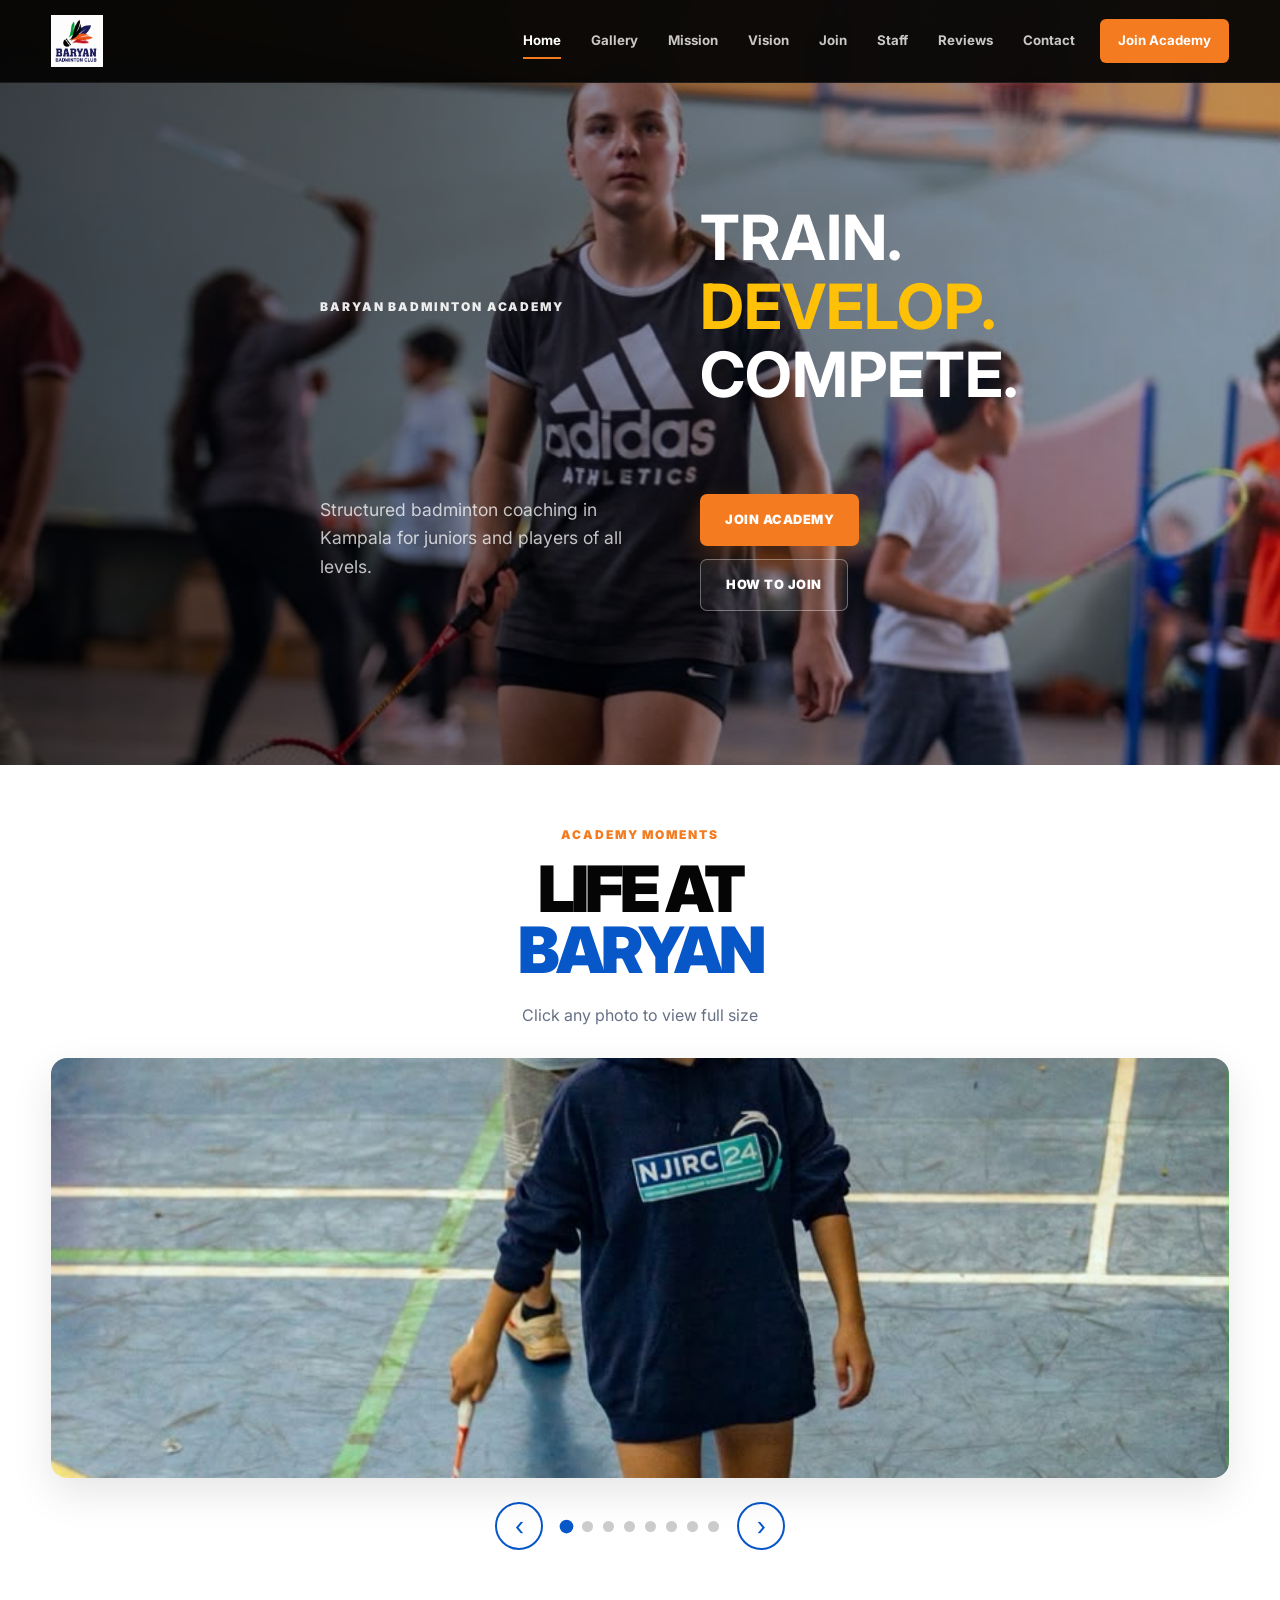
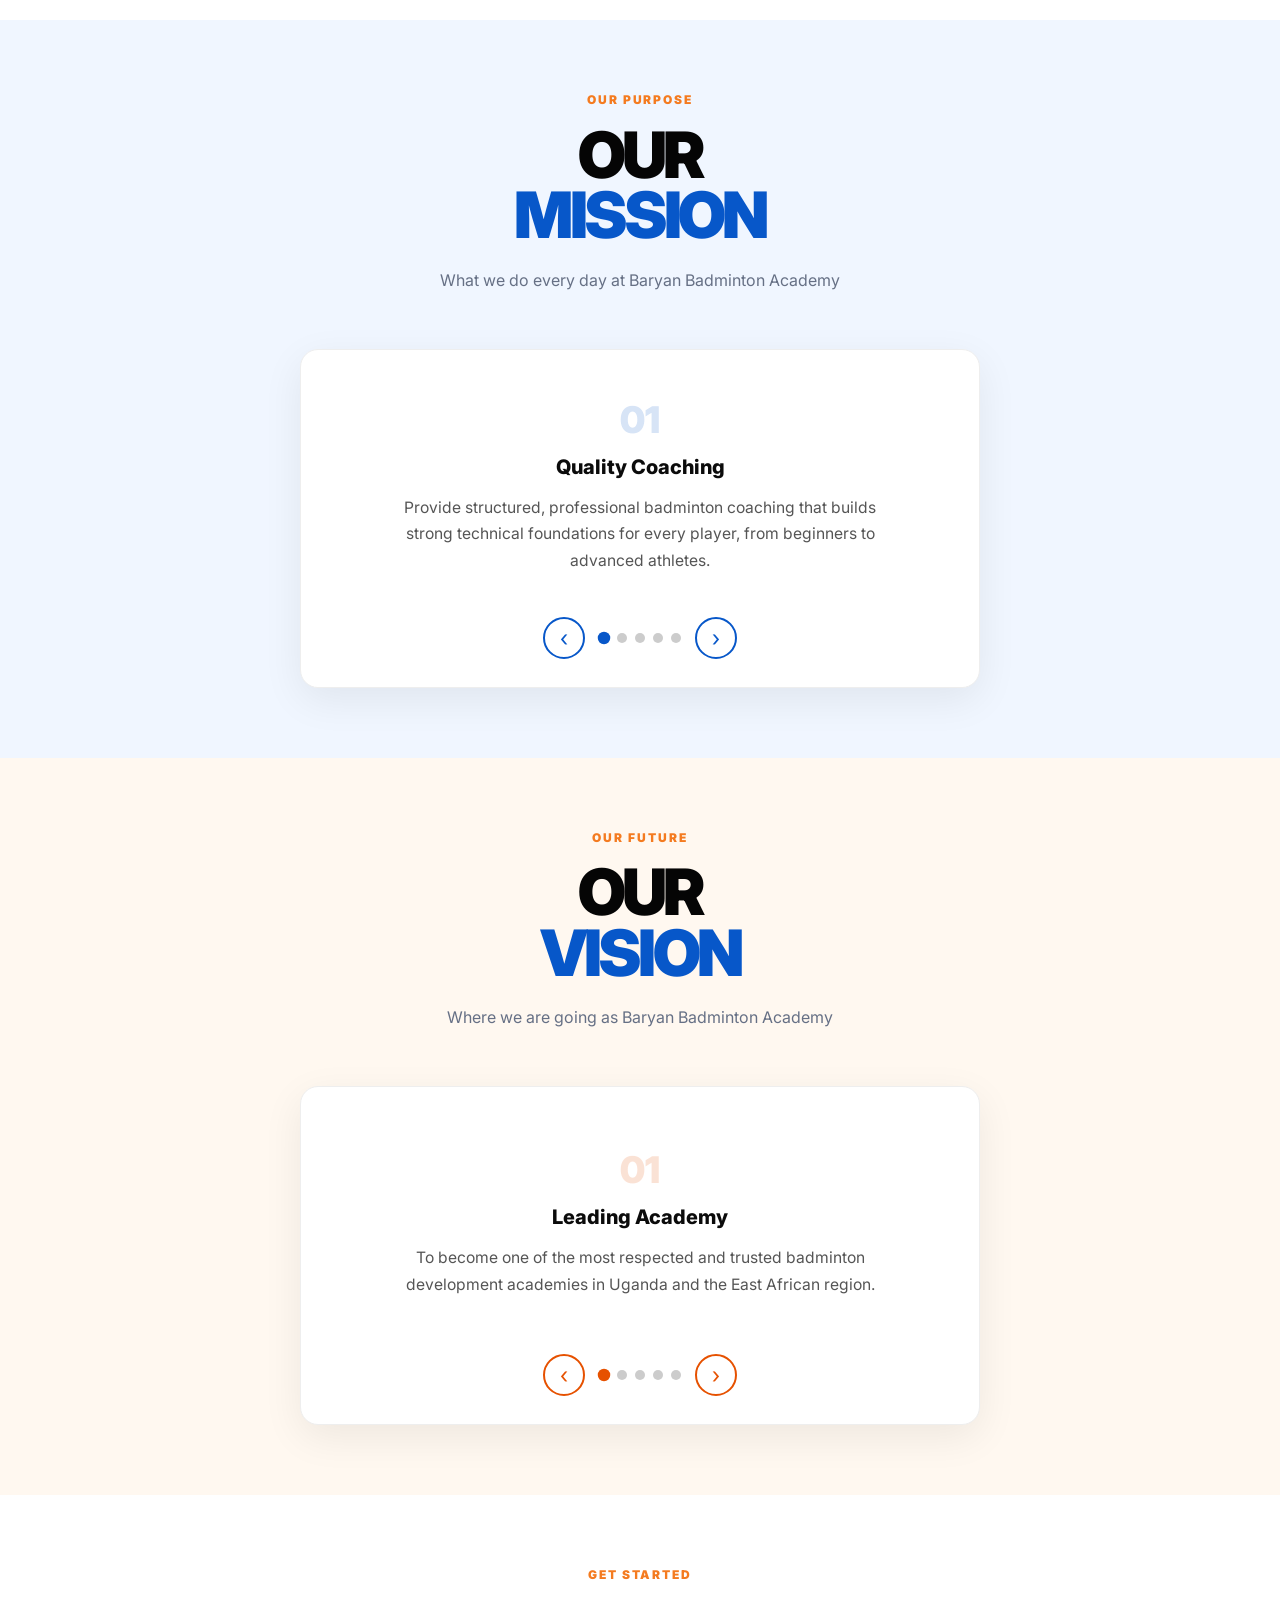
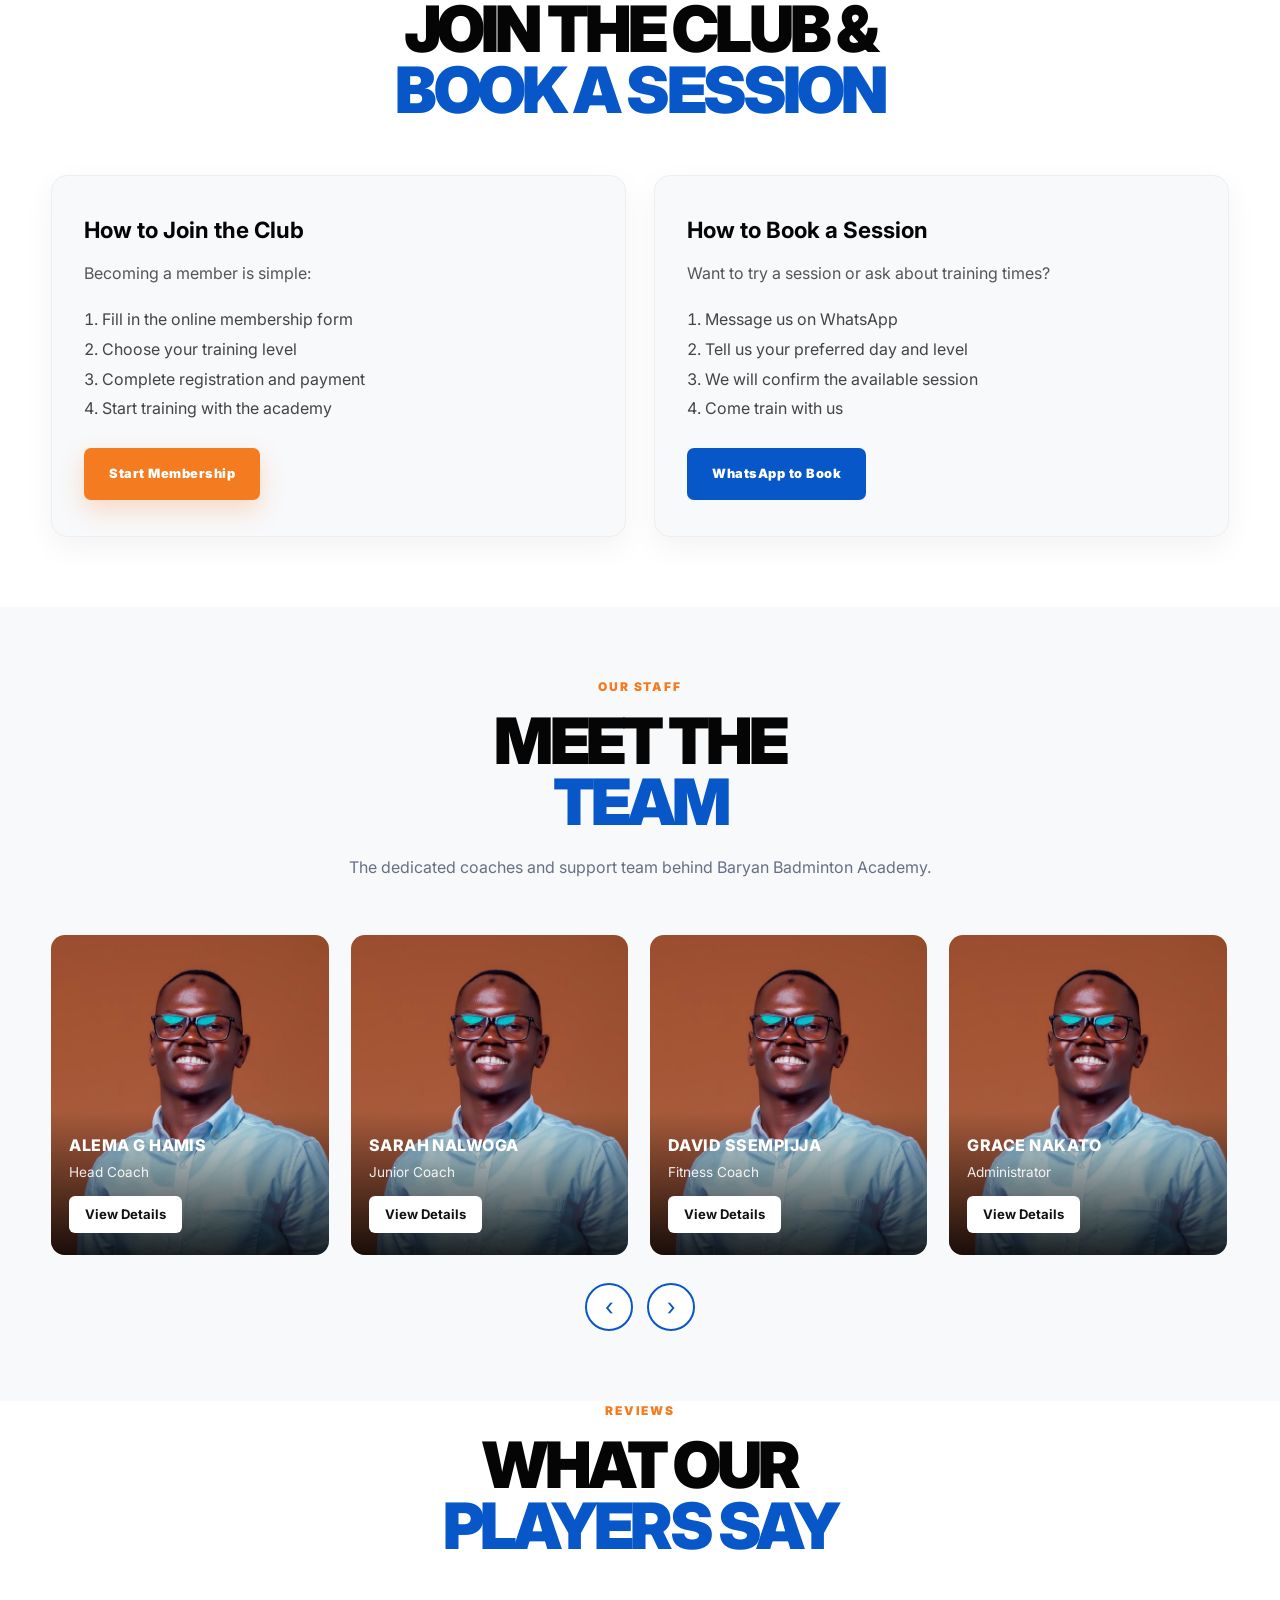
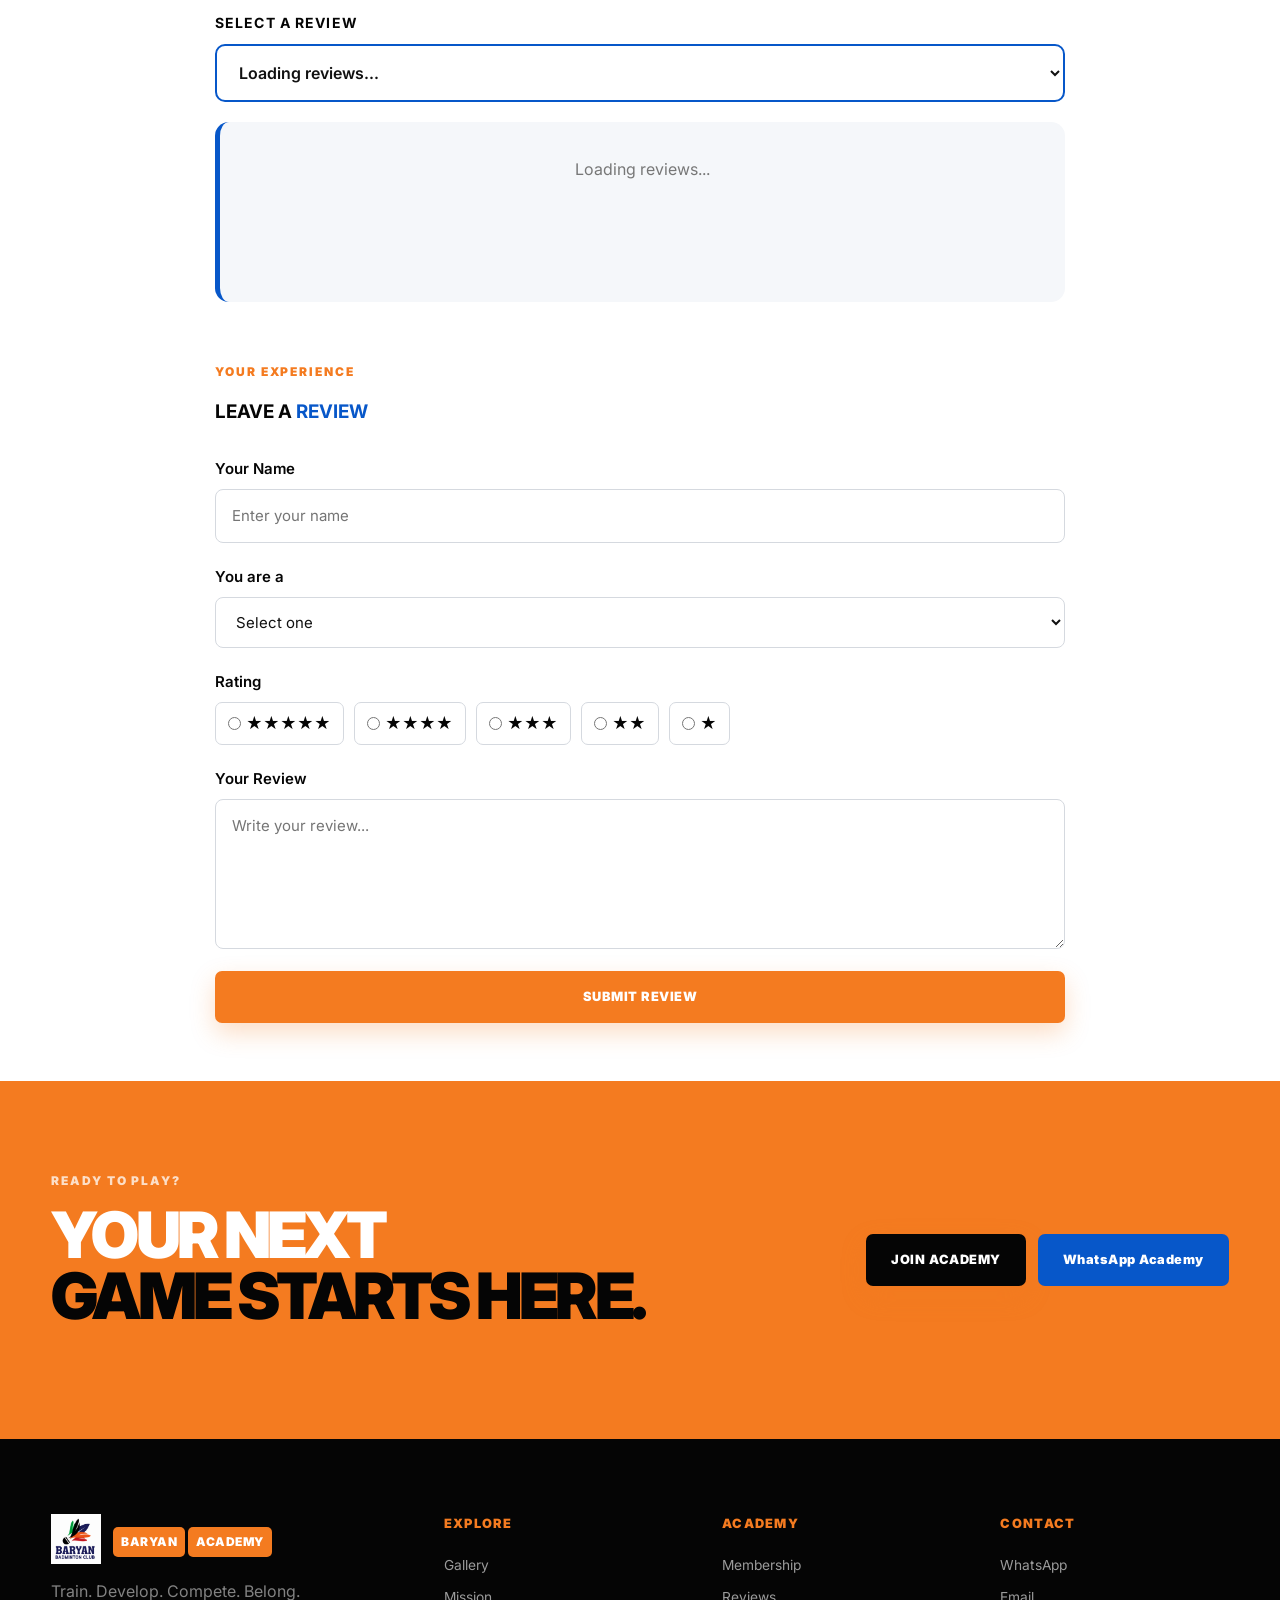
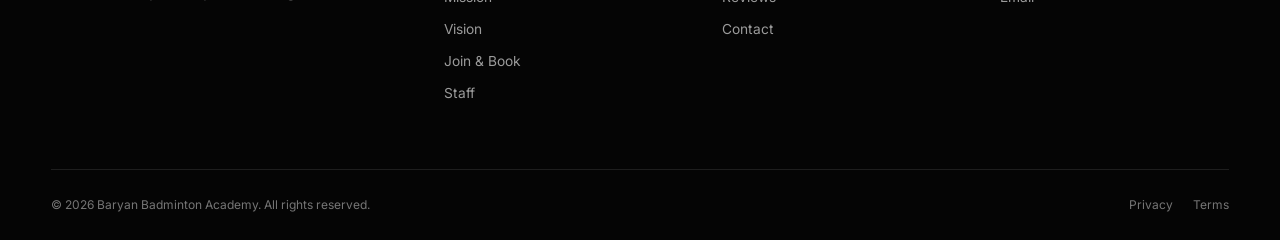
==== commit 78d9b6ce: "Update index.html" ====
--- a/index.html
+++ b/index.html
@@ -222,223 +222,122 @@
     }
     body.lightbox-open { overflow: hidden; }
 
-    //* ===== MISSION & VISION SLIDERS (FIXED) ===== */
-.mission-vision-section {
-  padding: 60px 0 70px;
-  background: #f8f9fb;
-}
-
-.mission-vision-section .section-heading {
-  margin-bottom: 28px;
-}
-
-.mv-grid {
-  display: grid;
-  grid-template-columns: 1fr 1fr;
-  gap: 24px;
-  max-width: 1100px;
-  margin: 0 auto;
-}
-
-.mv-block {
-  background: #fff;
-  border-radius: 16px;
-  padding: 24px 20px 20px;
-  box-shadow: 0 8px 30px rgba(0,0,0,0.06);
-  border: 1px solid #eee;
-  display: flex;
-  flex-direction: column;
-}
-
-.mv-header {
-  margin-bottom: 16px;
-  text-align: center;
-}
-
-.mv-label {
-  display: inline-block;
-  font-size: 0.72rem;
-  font-weight: 800;
-  letter-spacing: 1.2px;
-  padding: 4px 12px;
-  border-radius: 50px;
-  margin-bottom: 8px;
-}
-
-.mission-header .mv-label {
-  background: rgba(7, 87, 201, 0.12);
-  color: #0757c9;
-}
-
-.vision-header .mv-label {
-  background: rgba(245, 124, 0, 0.12);
-  color: #e65100;
-}
-
-.mv-header h3 {
-  font-size: 1.25rem;
-  font-weight: 800;
-  margin: 0;
-  color: #0b0b0b;
-}
-
-.mv-slider-wrapper {
-  overflow: hidden;
-  border-radius: 12px;
-  flex: 1;
-}
-
-.mv-track {
-  display: flex;
-  transition: transform 0.45s cubic-bezier(0.25, 0.8, 0.25, 1);
-}
-
-.mv-card {
-  flex: 0 0 100%;
-  padding: 18px 12px 10px;
-  text-align: center;
-  min-height: 200px;
-  display: flex;
-  flex-direction: column;
-  justify-content: center;
-}
-
-.mv-number {
-  font-size: 2rem;
-  font-weight: 900;
-  line-height: 1;
-  margin-bottom: 10px;
-  opacity: 0.15;
-}
-
-.mission-card .mv-number { color: #0757c9; }
-.vision-card .mv-number { color: #e65100; }
-
-.mv-card h4 {
-  font-size: 1.1rem;
-  font-weight: 800;
-  margin-bottom: 10px;
-  color: #0b0b0b;
-}
-
-.mv-card p {
-  font-size: 0.9rem;
-  line-height: 1.6;
-  color: #555;
-  margin: 0;
-}
-
-.mv-controls {
-  display: flex;
-  align-items: center;
-  justify-content: center;
-  gap: 12px;
-  margin-top: 16px;
-}
-
-.mv-prev,
-.mv-next {
-  width: 38px;
-  height: 38px;
-  border-radius: 50%;
-  border: 2px solid #0757c9;
-  background: #fff;
-  color: #0757c9;
-  font-size: 1.25rem;
-  cursor: pointer;
-  display: flex;
-  align-items: center;
-  justify-content: center;
-  transition: all 0.25s ease;
-}
-
-.mv-prev:hover,
-.mv-next:hover {
-  background: #0757c9;
-  color: #fff;
-}
-
-/* Orange controls for Vision */
-.vision-header ~ .mv-controls .mv-prev,
-.vision-header ~ .mv-controls .mv-next {
-  border-color: #e65100;
-  color: #e65100;
-}
-
-.vision-header ~ .mv-controls .mv-prev:hover,
-.vision-header ~ .mv-controls .mv-next:hover {
-  background: #e65100;
-  color: #fff;
-}
-
-.mv-dots {
-  display: flex;
-  gap: 7px;
-}
-
-.mv-dot {
-  width: 9px;
-  height: 9px;
-  border-radius: 50%;
-  background: #ccc;
-  border: none;
-  cursor: pointer;
-  padding: 0;
-  transition: all 0.3s ease;
-}
-
-.mv-dot.active {
-  background: #0757c9;
-  transform: scale(1.2);
-}
-
-.vision-header ~ .mv-controls .mv-dot.active {
-  background: #e65100;
-}
-
-/* ===== MOBILE FIX ===== */
-@media (max-width: 900px) {
-  .mv-grid {
-    grid-template-columns: 1fr;
-    gap: 20px;
-  }
-
-  .mission-vision-section {
-    padding: 50px 0 60px;
-  }
-
-  .mv-block {
-    padding: 22px 16px 18px;
-  }
-
-  .mv-card {
-    min-height: 180px;
-    padding: 14px 10px 8px;
-  }
-
-  .mv-number {
-    font-size: 1.7rem;
-    margin-bottom: 8px;
-  }
-
-  .mv-card h4 {
-    font-size: 1.05rem;
-  }
-
-  .mv-card p {
-    font-size: 0.88rem;
-  }
-}
-
-@media (max-width: 480px) {
-  .mv-block {
-    padding: 18px 14px 16px;
-  }
-
-  .mv-card {
-    min-height: 170px;
-  }
-}
+    /* ===== MISSION & VISION – SEPARATE SECTIONS ===== */
+    .mv-section {
+      padding: 70px 0;
+    }
+    .mission-only {
+      background: #f0f6ff;
+    }
+    .vision-only {
+      background: #fff8f0;
+    }
+    .mv-single-block {
+      max-width: 680px;
+      margin: 0 auto;
+      background: #fff;
+      border-radius: 18px;
+      padding: 32px 28px 28px;
+      box-shadow: 0 12px 40px rgba(0,0,0,0.07);
+      border: 1px solid #eee;
+    }
+    .mv-slider-wrapper {
+      overflow: hidden;
+      border-radius: 12px;
+    }
+    .mv-track {
+      display: flex;
+      transition: transform 0.5s cubic-bezier(0.25, 0.8, 0.25, 1);
+    }
+    .mv-card {
+      flex: 0 0 100%;
+      padding: 20px 16px;
+      text-align: center;
+      min-height: 210px;
+      display: flex;
+      flex-direction: column;
+      justify-content: center;
+    }
+    .mv-number {
+      font-size: 2.3rem;
+      font-weight: 900;
+      line-height: 1;
+      margin-bottom: 12px;
+      opacity: 0.16;
+    }
+    .mission-card .mv-number { color: #0757c9; }
+    .vision-card .mv-number  { color: #e65100; }
+    .mv-card h4 {
+      font-size: 1.25rem;
+      font-weight: 800;
+      margin-bottom: 12px;
+      color: #0b0b0b;
+    }
+    .mv-card p {
+      font-size: 0.98rem;
+      line-height: 1.7;
+      color: #555;
+      margin: 0;
+      max-width: 480px;
+      margin-left: auto;
+      margin-right: auto;
+    }
+    .mv-controls {
+      display: flex;
+      align-items: center;
+      justify-content: center;
+      gap: 14px;
+      margin-top: 22px;
+    }
+    .mv-prev, .mv-next {
+      width: 42px;
+      height: 42px;
+      border-radius: 50%;
+      border: 2px solid #0757c9;
+      background: #fff;
+      color: #0757c9;
+      font-size: 1.4rem;
+      cursor: pointer;
+      display: flex;
+      align-items: center;
+      justify-content: center;
+      transition: all 0.25s ease;
+    }
+    .mv-prev:hover, .mv-next:hover {
+      background: #0757c9;
+      color: #fff;
+    }
+    .vision-only .mv-prev,
+    .vision-only .mv-next {
+      border-color: #e65100;
+      color: #e65100;
+    }
+    .vision-only .mv-prev:hover,
+    .vision-only .mv-next:hover {
+      background: #e65100;
+      color: #fff;
+    }
+    .mv-dots {
+      display: flex;
+      gap: 8px;
+    }
+    .mv-dot {
+      width: 10px;
+      height: 10px;
+      border-radius: 50%;
+      background: #ccc;
+      border: none;
+      cursor: pointer;
+      padding: 0;
+      transition: all 0.3s ease;
+    }
+    .mv-dot.active {
+      background: #0757c9;
+      transform: scale(1.25);
+    }
+    .vision-only .mv-dot.active {
+      background: #e65100;
+    }
 
     /* ===== JOIN & BOOK ===== */
     .join-book-section {
@@ -648,13 +547,23 @@
       .staff-card { flex: 0 0 calc(33.333% - 15px); }
     }
     @media (max-width: 900px) {
-      .mv-grid { grid-template-columns: 1fr; }
       .join-book-grid { grid-template-columns: 1fr; }
       .staff-card { flex: 0 0 calc(50% - 11px); }
       .photo-slide { height: 320px; }
-      .mv-card { min-height: 220px; padding: 24px 18px; }
-    }
-    @media (max-width: 560px) {
+    }
+    @media (max-width: 600px) {
+      .mv-section { padding: 50px 0; }
+      .mv-single-block {
+        padding: 24px 16px 20px;
+        margin: 0 4px;
+      }
+      .mv-card {
+        min-height: 190px;
+        padding: 16px 10px;
+      }
+      .mv-number { font-size: 1.9rem; }
+      .mv-card h4 { font-size: 1.15rem; }
+      .mv-card p { font-size: 0.92rem; }
       .staff-card { flex: 0 0 85%; height: 300px; }
       .photo-slide { height: 260px; }
       .logo img { height: 42px; }
@@ -681,6 +590,7 @@
         <a href="#home" class="active">Home</a>
         <a href="#gallery">Gallery</a>
         <a href="#mission">Mission</a>
+        <a href="#vision">Vision</a>
         <a href="#join">Join</a>
         <a href="#staff">Staff</a>
         <a href="#reviews">Reviews</a>
@@ -774,105 +684,100 @@
       <div class="lb-counter" id="lbCounter"></div>
     </div>
 
-    <!-- MISSION & VISION SLIDERS -->
-    <section class="mission-vision-section" id="mission">
+    <!-- ==================== MISSION SECTION ==================== -->
+    <section class="mv-section mission-only" id="mission">
       <div class="container">
         <div class="section-heading center-heading">
           <p class="eyebrow">OUR PURPOSE</p>
-          <h2>MISSION & <span>VISION</span></h2>
-          <p>What drives Baryan Badminton Academy every day</p>
-        </div>
-
-        <div class="mv-grid">
-
-          <!-- MISSIONS (BLUE) -->
-          <div class="mv-block">
-            <div class="mv-header mission-header">
-              <span class="mv-label">MISSIONS</span>
-              <h3>What We Do</h3>
-            </div>
-
-            <div class="mv-slider-wrapper">
-              <div class="mv-track" id="missionTrack">
-                <div class="mv-card mission-card">
-                  <div class="mv-number">01</div>
-                  <h4>Quality Coaching</h4>
-                  <p>Provide structured, professional badminton coaching that builds strong technical foundations for every player, from beginners to advanced athletes.</p>
-                </div>
-                <div class="mv-card mission-card">
-                  <div class="mv-number">02</div>
-                  <h4>Player Development</h4>
-                  <p>Develop players holistically by focusing on skills, fitness, tactics, mental strength and sportsmanship both on and off the court.</p>
-                </div>
-                <div class="mv-card mission-card">
-                  <div class="mv-number">03</div>
-                  <h4>Junior Pathways</h4>
-                  <p>Create clear development pathways for juniors so young athletes can grow with confidence, discipline and a love for the game.</p>
-                </div>
-                <div class="mv-card mission-card">
-                  <div class="mv-number">04</div>
-                  <h4>Competitive Opportunities</h4>
-                  <p>Give players regular opportunities to compete, gain match experience and measure their progress against others.</p>
-                </div>
-                <div class="mv-card mission-card">
-                  <div class="mv-number">05</div>
-                  <h4>Character & Discipline</h4>
-                  <p>Instil discipline, teamwork, respect and responsibility so that every player becomes a better person as well as a better athlete.</p>
-                </div>
+          <h2>OUR <span>MISSION</span></h2>
+          <p>What we do every day at Baryan Badminton Academy</p>
+        </div>
+
+        <div class="mv-single-block">
+          <div class="mv-slider-wrapper">
+            <div class="mv-track" id="missionTrack">
+              <div class="mv-card mission-card">
+                <div class="mv-number">01</div>
+                <h4>Quality Coaching</h4>
+                <p>Provide structured, professional badminton coaching that builds strong technical foundations for every player, from beginners to advanced athletes.</p>
               </div>
-            </div>
-
-            <div class="mv-controls">
-              <button class="mv-prev" id="missionPrev">‹</button>
-              <div class="mv-dots" id="missionDots"></div>
-              <button class="mv-next" id="missionNext">›</button>
+              <div class="mv-card mission-card">
+                <div class="mv-number">02</div>
+                <h4>Player Development</h4>
+                <p>Develop players holistically by focusing on skills, fitness, tactics, mental strength and sportsmanship both on and off the court.</p>
+              </div>
+              <div class="mv-card mission-card">
+                <div class="mv-number">03</div>
+                <h4>Junior Pathways</h4>
+                <p>Create clear development pathways for juniors so young athletes can grow with confidence, discipline and a love for the game.</p>
+              </div>
+              <div class="mv-card mission-card">
+                <div class="mv-number">04</div>
+                <h4>Competitive Opportunities</h4>
+                <p>Give players regular opportunities to compete, gain match experience and measure their progress against others.</p>
+              </div>
+              <div class="mv-card mission-card">
+                <div class="mv-number">05</div>
+                <h4>Character & Discipline</h4>
+                <p>Instil discipline, teamwork, respect and responsibility so that every player becomes a better person as well as a better athlete.</p>
+              </div>
             </div>
           </div>
 
-          <!-- VISIONS (ORANGE) -->
-          <div class="mv-block">
-            <div class="mv-header vision-header">
-              <span class="mv-label">VISIONS</span>
-              <h3>Where We Are Going</h3>
-            </div>
-
-            <div class="mv-slider-wrapper">
-              <div class="mv-track" id="visionTrack">
-                <div class="mv-card vision-card">
-                  <div class="mv-number">01</div>
-                  <h4>Leading Academy</h4>
-                  <p>To become one of the most respected and trusted badminton development academies in Uganda and the East African region.</p>
-                </div>
-                <div class="mv-card vision-card">
-                  <div class="mv-number">02</div>
-                  <h4>National Impact</h4>
-                  <p>To produce players who can compete at national level and represent Uganda with pride in regional and international tournaments.</p>
-                </div>
-                <div class="mv-card vision-card">
-                  <div class="mv-number">03</div>
-                  <h4>Inclusive Growth</h4>
-                  <p>To create an inclusive environment where every player — regardless of background or starting level — has the chance to improve and succeed.</p>
-                </div>
-                <div class="mv-card vision-card">
-                  <div class="mv-number">04</div>
-                  <h4>Strong Community</h4>
-                  <p>To build a vibrant badminton community of players, parents, coaches and supporters who grow together through the sport.</p>
-                </div>
-                <div class="mv-card vision-card">
-                  <div class="mv-number">05</div>
-                  <h4>Lasting Legacy</h4>
-                  <p>To leave a lasting legacy by developing not only champions on the court, but disciplined, confident and responsible young people.</p>
-                </div>
+          <div class="mv-controls">
+            <button class="mv-prev" id="missionPrev">‹</button>
+            <div class="mv-dots" id="missionDots"></div>
+            <button class="mv-next" id="missionNext">›</button>
+          </div>
+        </div>
+      </div>
+    </section>
+
+    <!-- ==================== VISION SECTION ==================== -->
+    <section class="mv-section vision-only" id="vision">
+      <div class="container">
+        <div class="section-heading center-heading">
+          <p class="eyebrow">OUR FUTURE</p>
+          <h2>OUR <span>VISION</span></h2>
+          <p>Where we are going as Baryan Badminton Academy</p>
+        </div>
+
+        <div class="mv-single-block">
+          <div class="mv-slider-wrapper">
+            <div class="mv-track" id="visionTrack">
+              <div class="mv-card vision-card">
+                <div class="mv-number">01</div>
+                <h4>Leading Academy</h4>
+                <p>To become one of the most respected and trusted badminton development academies in Uganda and the East African region.</p>
               </div>
-            </div>
-
-            <div class="mv-controls">
-              <button class="mv-prev" id="visionPrev">‹</button>
-              <div class="mv-dots" id="visionDots"></div>
-              <button class="mv-next" id="visionNext">›</button>
+              <div class="mv-card vision-card">
+                <div class="mv-number">02</div>
+                <h4>National Impact</h4>
+                <p>To produce players who can compete at national level and represent Uganda with pride in regional and international tournaments.</p>
+              </div>
+              <div class="mv-card vision-card">
+                <div class="mv-number">03</div>
+                <h4>Inclusive Growth</h4>
+                <p>To create an inclusive environment where every player — regardless of background or starting level — has the chance to improve and succeed.</p>
+              </div>
+              <div class="mv-card vision-card">
+                <div class="mv-number">04</div>
+                <h4>Strong Community</h4>
+                <p>To build a vibrant badminton community of players, parents, coaches and supporters who grow together through the sport.</p>
+              </div>
+              <div class="mv-card vision-card">
+                <div class="mv-number">05</div>
+                <h4>Lasting Legacy</h4>
+                <p>To leave a lasting legacy by developing not only champions on the court, but disciplined, confident and responsible young people.</p>
+              </div>
             </div>
           </div>
 
+          <div class="mv-controls">
+            <button class="mv-prev" id="visionPrev">‹</button>
+            <div class="mv-dots" id="visionDots"></div>
+            <button class="mv-next" id="visionNext">›</button>
+          </div>
         </div>
       </div>
     </section>
@@ -1070,6 +975,7 @@
         <h4>Explore</h4>
         <a href="#gallery">Gallery</a>
         <a href="#mission">Mission</a>
+        <a href="#vision">Vision</a>
         <a href="#join">Join & Book</a>
         <a href="#staff">Staff</a>
       </div>
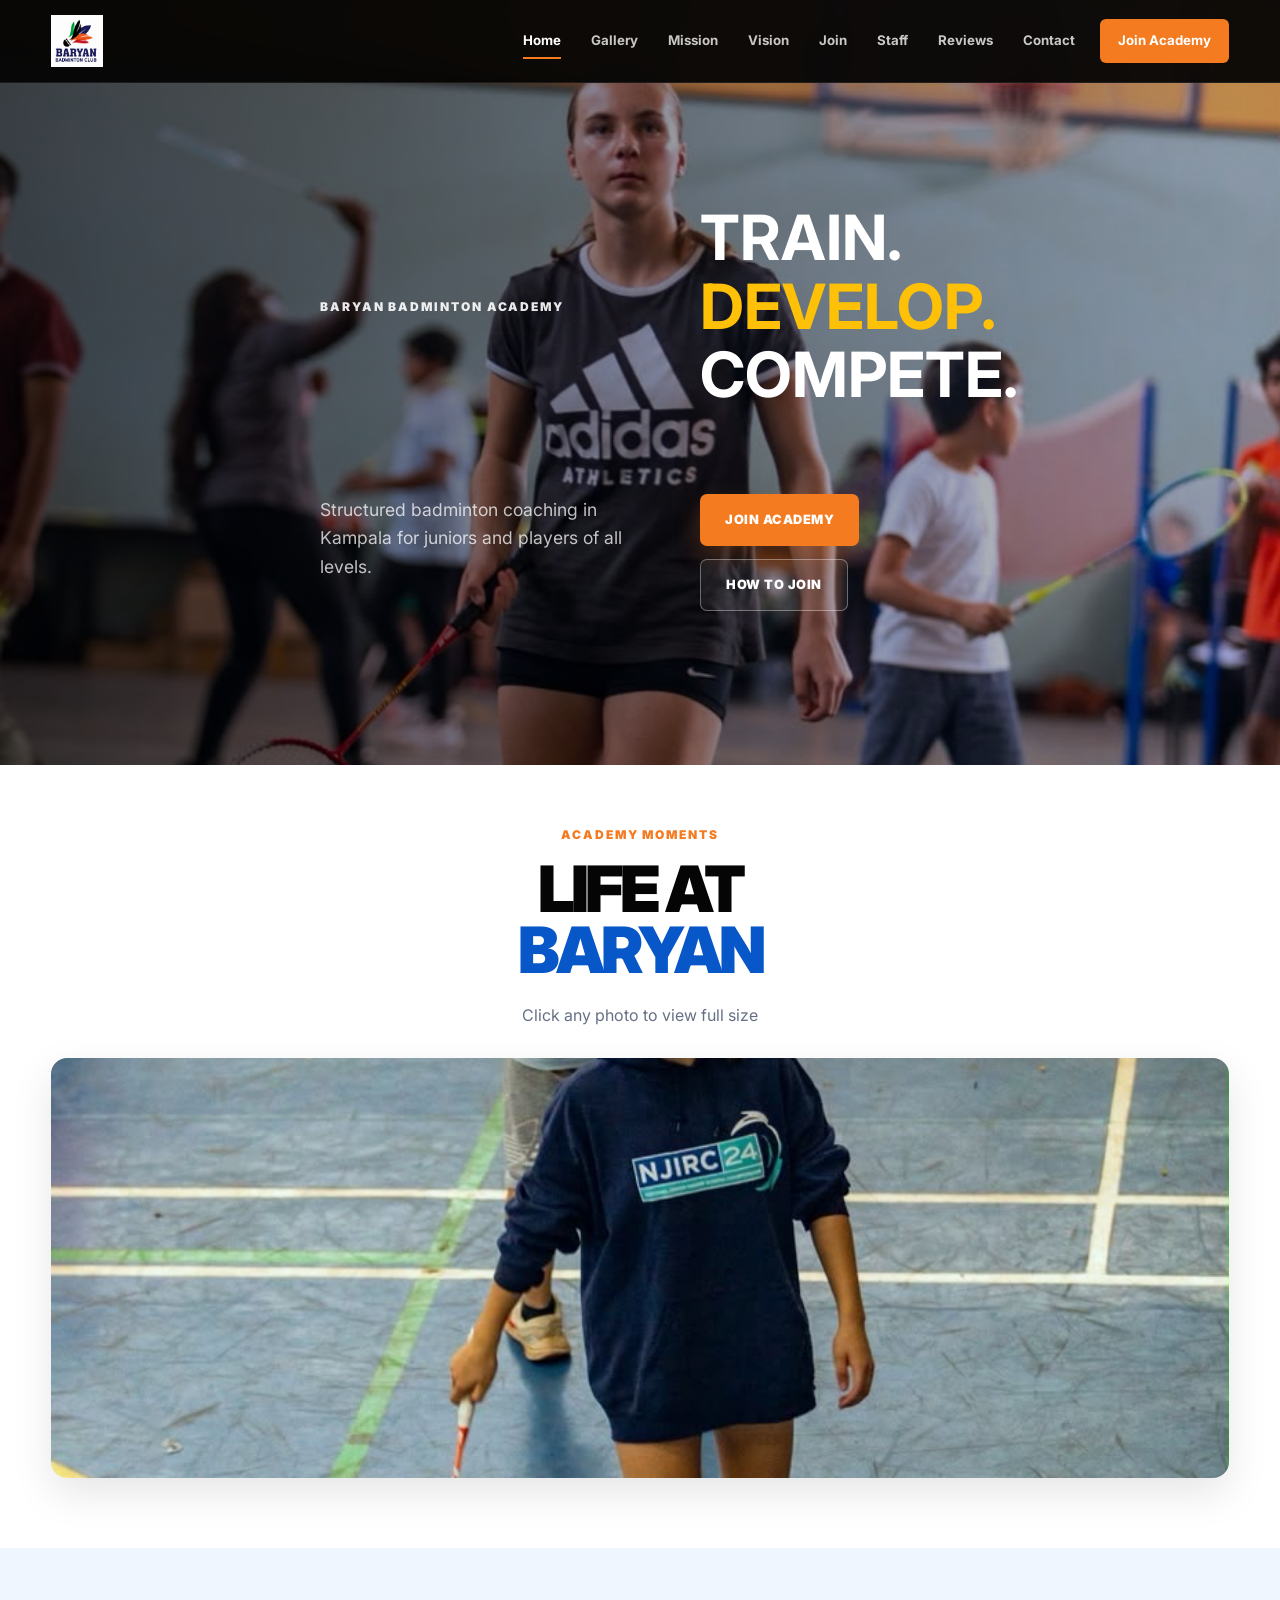
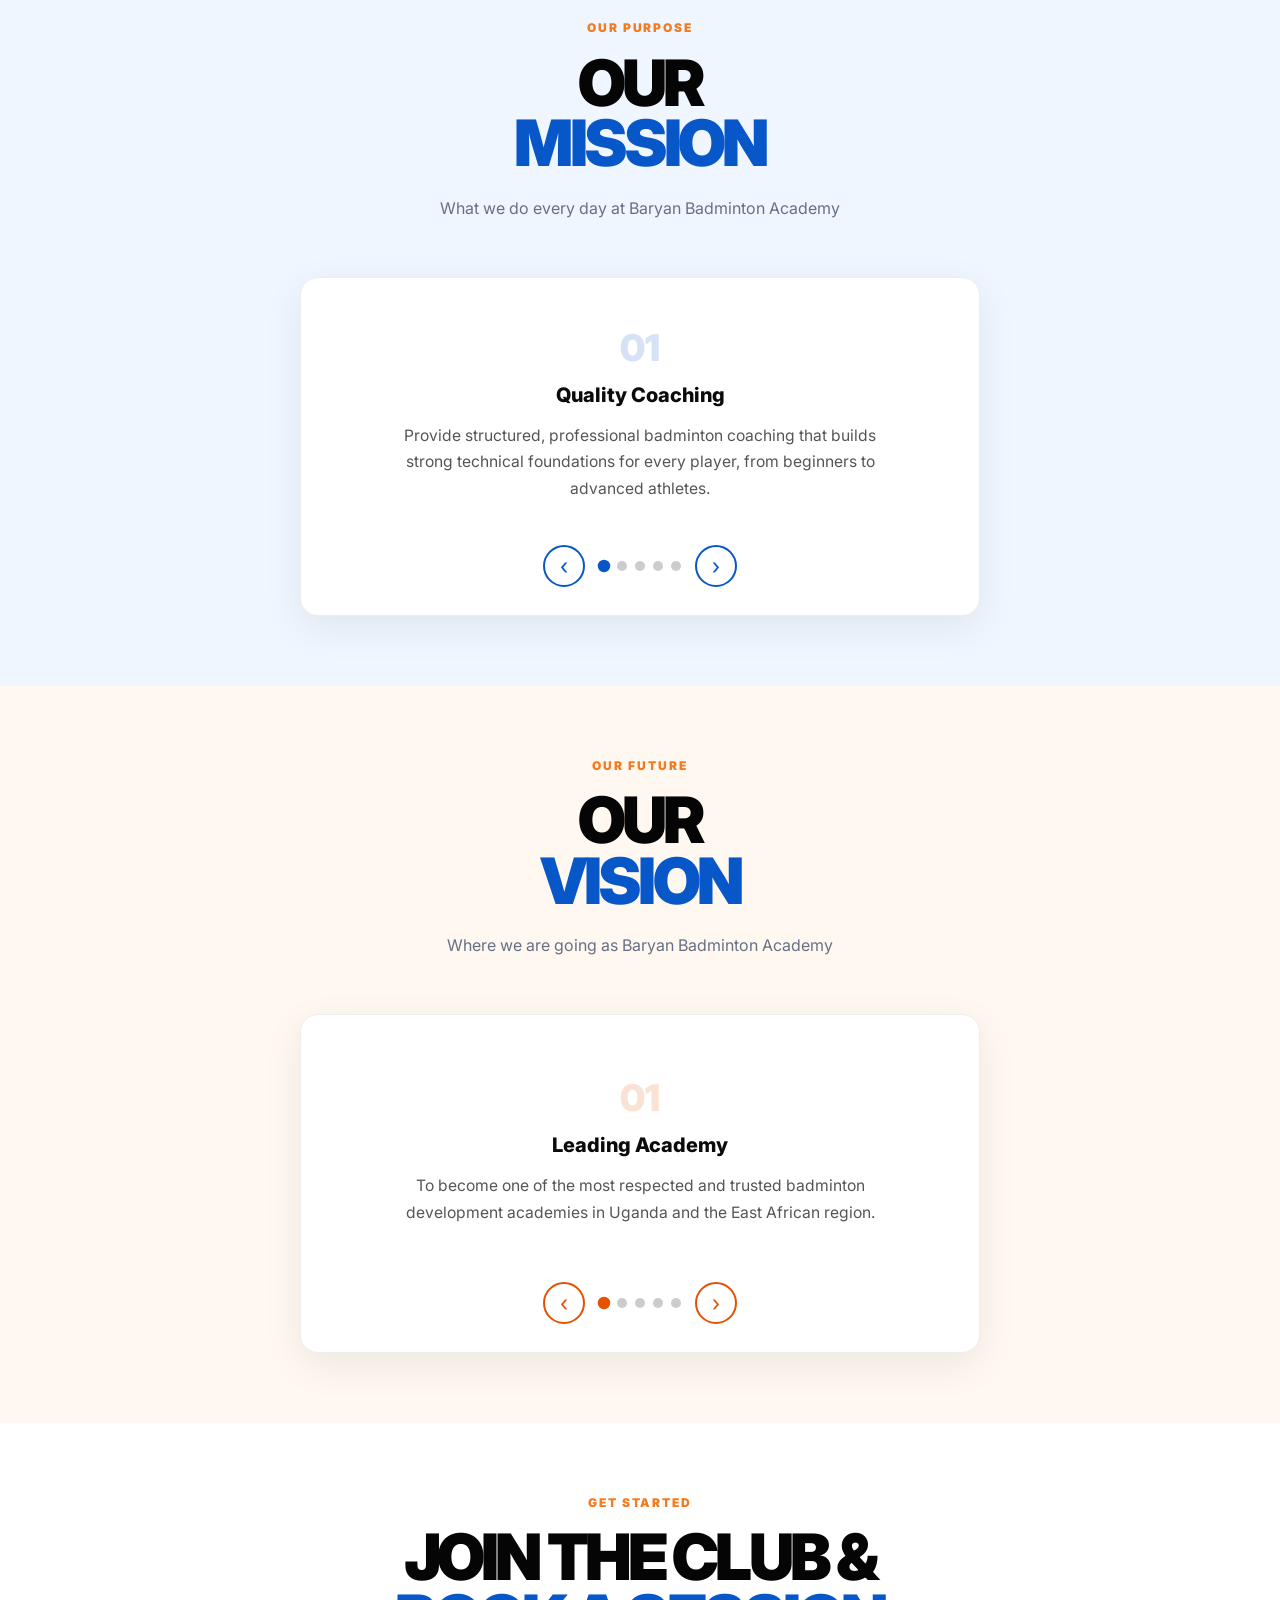
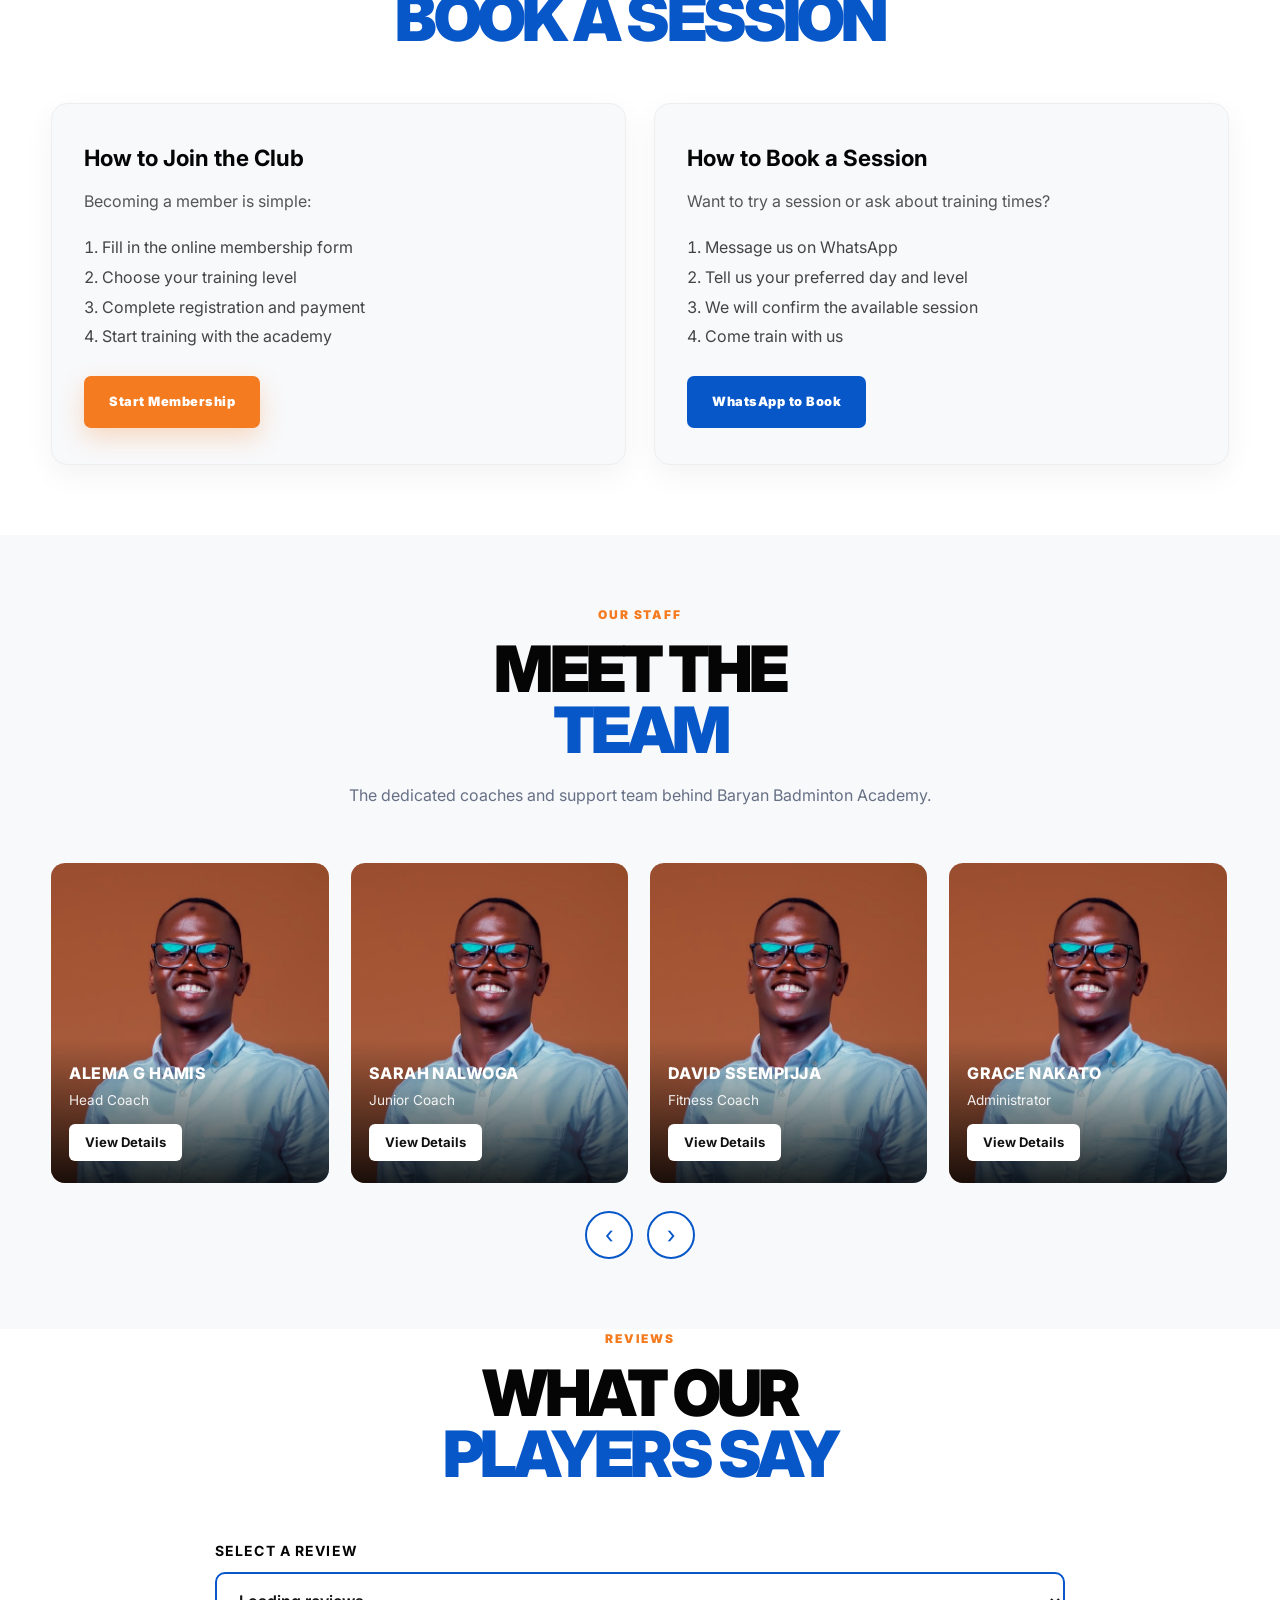
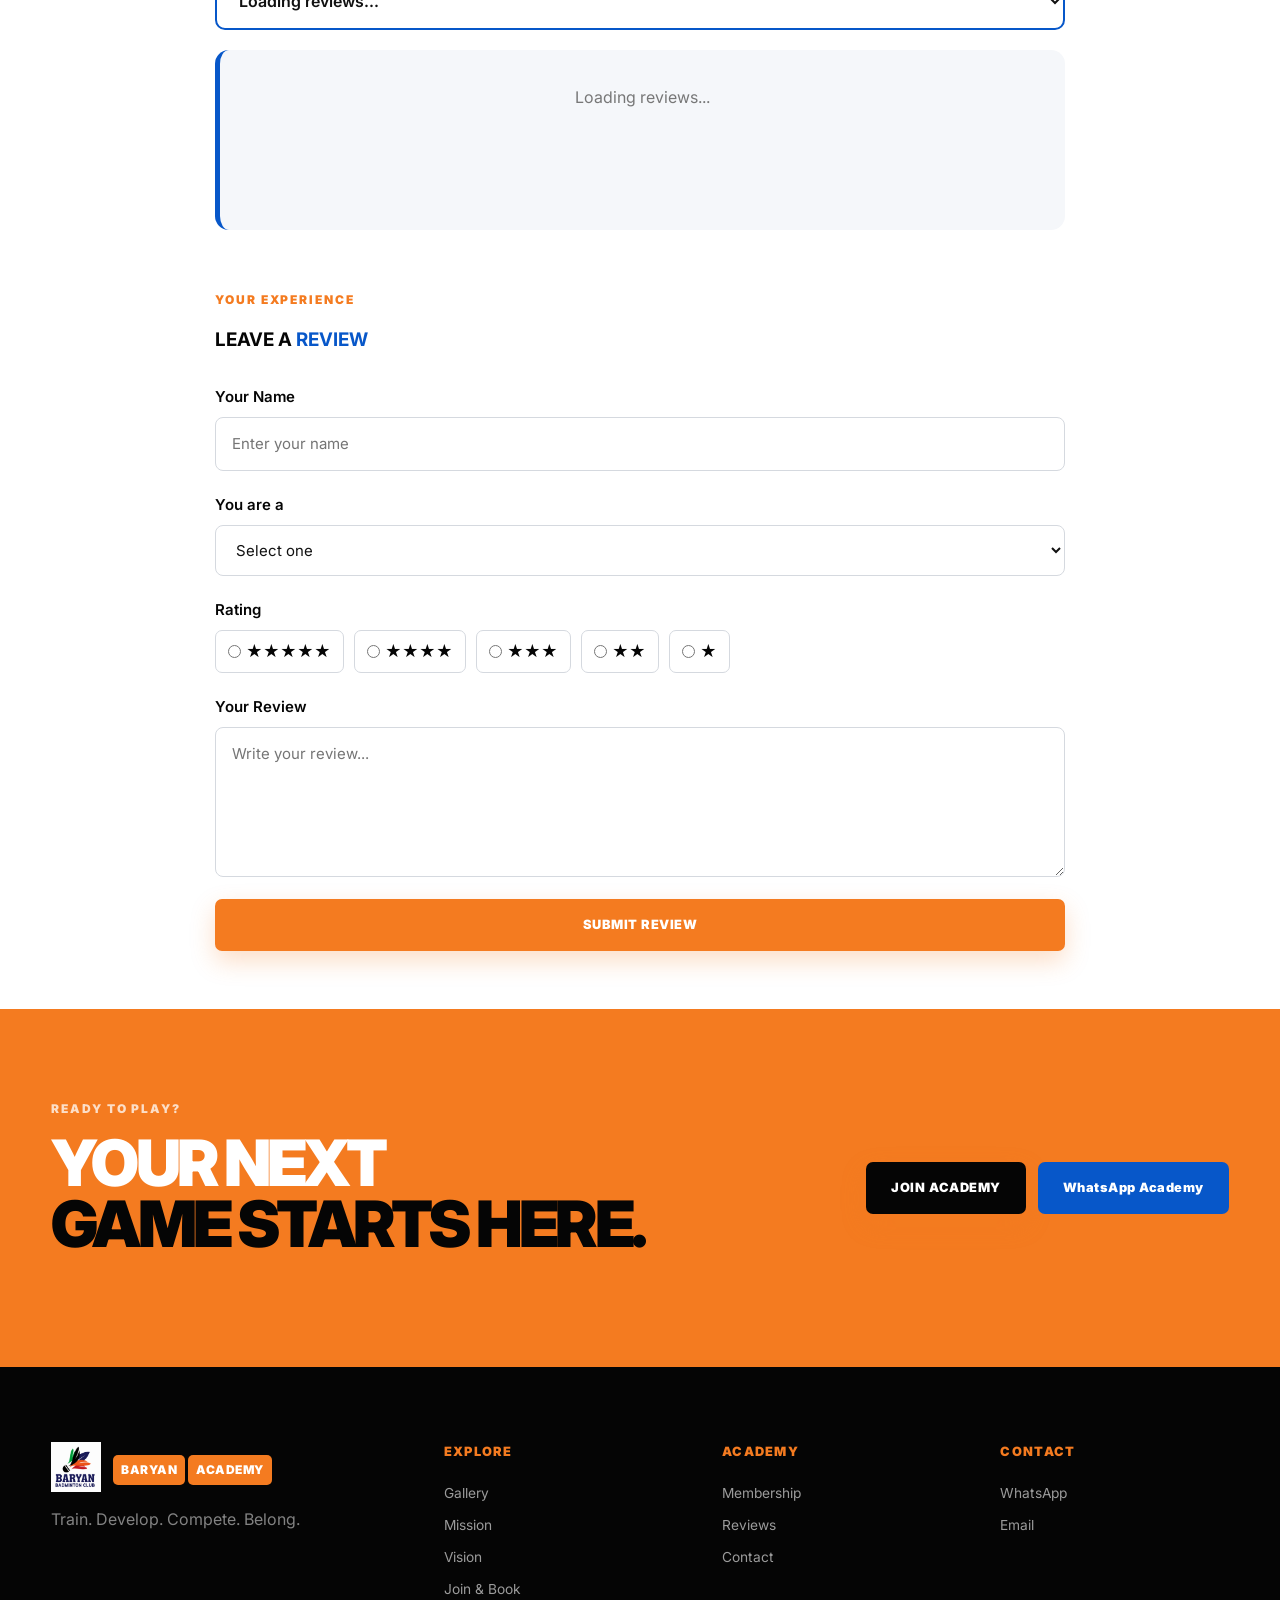
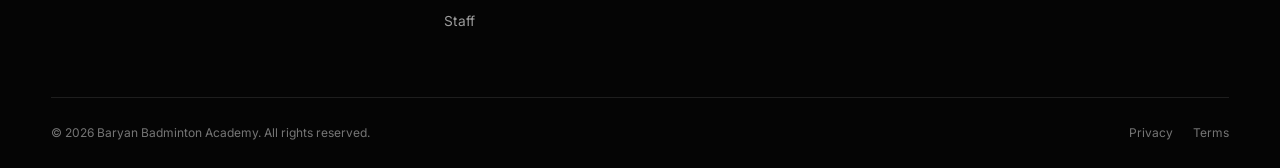
==== commit a982c0d3: "Update index.html" ====
--- a/index.html
+++ b/index.html
@@ -620,58 +620,102 @@
     </section>
 
     <!-- PHOTO SLIDER -->
-    <section class="photo-gallery-section" id="gallery">
-      <div class="container">
-        <div class="section-heading center-heading" style="margin-bottom: 30px;">
-          <p class="eyebrow">ACADEMY MOMENTS</p>
-          <h2>LIFE AT <span>BARYAN</span></h2>
-          <p>Click any photo to view full size</p>
-        </div>
-
-        <div class="photo-slider-wrapper">
-          <div class="photo-track" id="photoTrack">
-            <div class="photo-slide" data-index="0">
-              <img src="5277a911-f90a-490e-a43a-99e2dc8841c6.jpeg" alt="Academy training">
-              <div class="photo-slide-caption">Academy Training</div>
-            </div>
-            <div class="photo-slide" data-index="1">
-              <img src="c0df4b6f-1fa2-4b85-9f8c-328e645edfa5.jpeg" alt="Players on court">
-              <div class="photo-slide-caption">Players on Court</div>
-            </div>
-            <div class="photo-slide" data-index="2">
-              <img src="2d88defd-f4be-497f-8aef-5d50bb277e3e.jpeg" alt="Badminton action">
-              <div class="photo-slide-caption">Match Action</div>
-            </div>
-            <div class="photo-slide" data-index="3">
-              <img src="2509f763-9704-4226-8472-2d620672e194.jpeg" alt="Team training">
-              <div class="photo-slide-caption">Team Training</div>
-            </div>
-            <div class="photo-slide" data-index="4">
-              <img src="12857a52-e324-4ec3-bb3c-433504dda1d3.jpeg" alt="Junior players">
-              <div class="photo-slide-caption">Junior Players</div>
-            </div>
-            <div class="photo-slide" data-index="5">
-              <img src="dab26d07-0e0e-4a5d-a609-532815e368ca.jpeg" alt="Coaching session">
-              <div class="photo-slide-caption">Coaching Session</div>
-            </div>
-            <div class="photo-slide" data-index="6">
-              <img src="011998db-4a59-4fce-91cf-1375202fb4e4.jpeg" alt="Academy community">
-              <div class="photo-slide-caption">Academy Community</div>
-            </div>
-            <div class="photo-slide" data-index="7">
-              <img src="5cba26d7-a05d-430b-85c4-04c0cce2511f.jpeg" alt="Players and coaches">
-              <div class="photo-slide-caption">Players & Coaches</div>
-            </div>
-          </div>
-        </div>
-
-        <div class="photo-controls">
-          <button class="photo-prev" id="photoPrev">‹</button>
-          <div class="photo-dots" id="photoDots"></div>
-          <button class="photo-next" id="photoNext">›</button>
-        </div>
+    <!-- PHOTO SLIDER -->
+<section class="photo-gallery-section" id="gallery">
+  <div class="container">
+    <div class="section-heading center-heading" style="margin-bottom: 30px;">
+      <p class="eyebrow">ACADEMY MOMENTS</p>
+      <h2>LIFE AT <span>BARYAN</span></h2>
+      <p>Click any photo to view full size</p>
+    </div>
+
+    <div class="photo-slider-wrapper">
+      <div class="photo-track" id="photoTrack">
+
+        <!-- Original slides -->
+        <div class="photo-slide" data-index="0">
+          <img src="5277a911-f90a-490e-a43a-99e2dc8841c6.jpeg" alt="Academy training">
+          <div class="photo-slide-caption">Academy Training</div>
+        </div>
+        <div class="photo-slide" data-index="1">
+          <img src="c0df4b6f-1fa2-4b85-9f8c-328e645edfa5.jpeg" alt="Players on court">
+          <div class="photo-slide-caption">Players on Court</div>
+        </div>
+        <div class="photo-slide" data-index="2">
+          <img src="2d88defd-f4be-497f-8aef-5d50bb277e3e.jpeg" alt="Badminton action">
+          <div class="photo-slide-caption">Match Action</div>
+        </div>
+        <div class="photo-slide" data-index="3">
+          <img src="2509f763-9704-4226-8472-2d620672e194.jpeg" alt="Team training">
+          <div class="photo-slide-caption">Team Training</div>
+        </div>
+        <div class="photo-slide" data-index="4">
+          <img src="12857a52-e324-4ec3-bb3c-433504dda1d3.jpeg" alt="Junior players">
+          <div class="photo-slide-caption">Junior Players</div>
+        </div>
+        <div class="photo-slide" data-index="5">
+          <img src="dab26d07-0e0e-4a5d-a609-532815e368ca.jpeg" alt="Coaching session">
+          <div class="photo-slide-caption">Coaching Session</div>
+        </div>
+        <div class="photo-slide" data-index="6">
+          <img src="011998db-4a59-4fce-91cf-1375202fb4e4.jpeg" alt="Academy community">
+          <div class="photo-slide-caption">Academy Community</div>
+        </div>
+        <div class="photo-slide" data-index="7">
+          <img src="5cba26d7-a05d-430b-85c4-04c0cce2511f.jpeg" alt="Players and coaches">
+          <div class="photo-slide-caption">Players & Coaches</div>
+        </div>
+
+        <!-- New photos (real names) -->
+        <div class="photo-slide" data-index="8">
+          <img src="4559c60d-0291-4e39-a023-0871c3b6d792.jpeg" alt="Indoor badminton courts overview">
+          <div class="photo-slide-caption">Main Courts</div>
+        </div>
+        <div class="photo-slide" data-index="9">
+          <img src="b7281d20-8f9d-4c7d-8102-601294fee87d.jpeg" alt="Players practicing on court">
+          <div class="photo-slide-caption">Practice Session</div>
+        </div>
+        <div class="photo-slide" data-index="10">
+          <img src="ba1a4268-eb24-4a51-b57e-ca96bab428aa.jpeg" alt="Wide view of the multi-court hall">
+          <div class="photo-slide-caption">Hall Overview</div>
+        </div>
+        <div class="photo-slide" data-index="11">
+          <img src="2c03cc35-9e07-41e4-b6b8-966458efcb14.jpeg" alt="View from the upper gallery">
+          <div class="photo-slide-caption">From the Gallery</div>
+        </div>
+        <div class="photo-slide" data-index="12">
+          <img src="c0df4b6f-1fa2-4b85-9f8c-328e645edfa5.jpeg" alt="Medal and trophy winners – 8th March 2025">
+          <div class="photo-slide-caption">Winners – 8 March 2025</div>
+        </div>
+        <div class="photo-slide" data-index="13">
+          <img src="a8a4f4dd-2a93-4e60-b78e-c438ccef7990.jpeg" alt="Player executing an overhead smash">
+          <div class="photo-slide-caption">Smash Action</div>
+        </div>
+        <div class="photo-slide" data-index="14">
+          <img src="53443288-2a31-4539-bbbe-004d568ffc97.jpeg" alt="Young player with neon racket">
+          <div class="photo-slide-caption">Future Star</div>
+        </div>
+        <div class="photo-slide" data-index="15">
+          <img src="641b093c-647f-4881-ad35-ba700688886e.jpeg" alt="Player in blue Spring Vibe shirt">
+          <div class="photo-slide-caption">Ready to Play</div>
+        </div>
+        <div class="photo-slide" data-index="16">
+          <img src="ec1cd8a1-f9ca-4264-8bdb-1f9d3841f5fe.jpeg" alt="Member in official Baryan Club t-shirt">
+          <div class="photo-slide-caption">Club Pride</div>
+        </div>
+        <div class="photo-slide" data-index="17">
+          <img src="f0ea629e-e2ee-4bde-b958-5f6bc919526f.jpeg" alt="Happy club member making a peace sign">
+          <div class="photo-slide-caption">Good Vibes</div>
+        </div>
+        <div class="photo-slide" data-index="18">
+          <img src="3b109b3e-e0c8-4170-9b3f-0cb42e2fa437.jpeg" alt="Junior girl holding racket high">
+          <div class="photo-slide-caption">Junior Player</div>
+        </div>
+
       </div>
-    </section>
+    </div>
+  </div>
+</section>
 
     <!-- LIGHTBOX -->
     <div class="lightbox" id="lightbox">
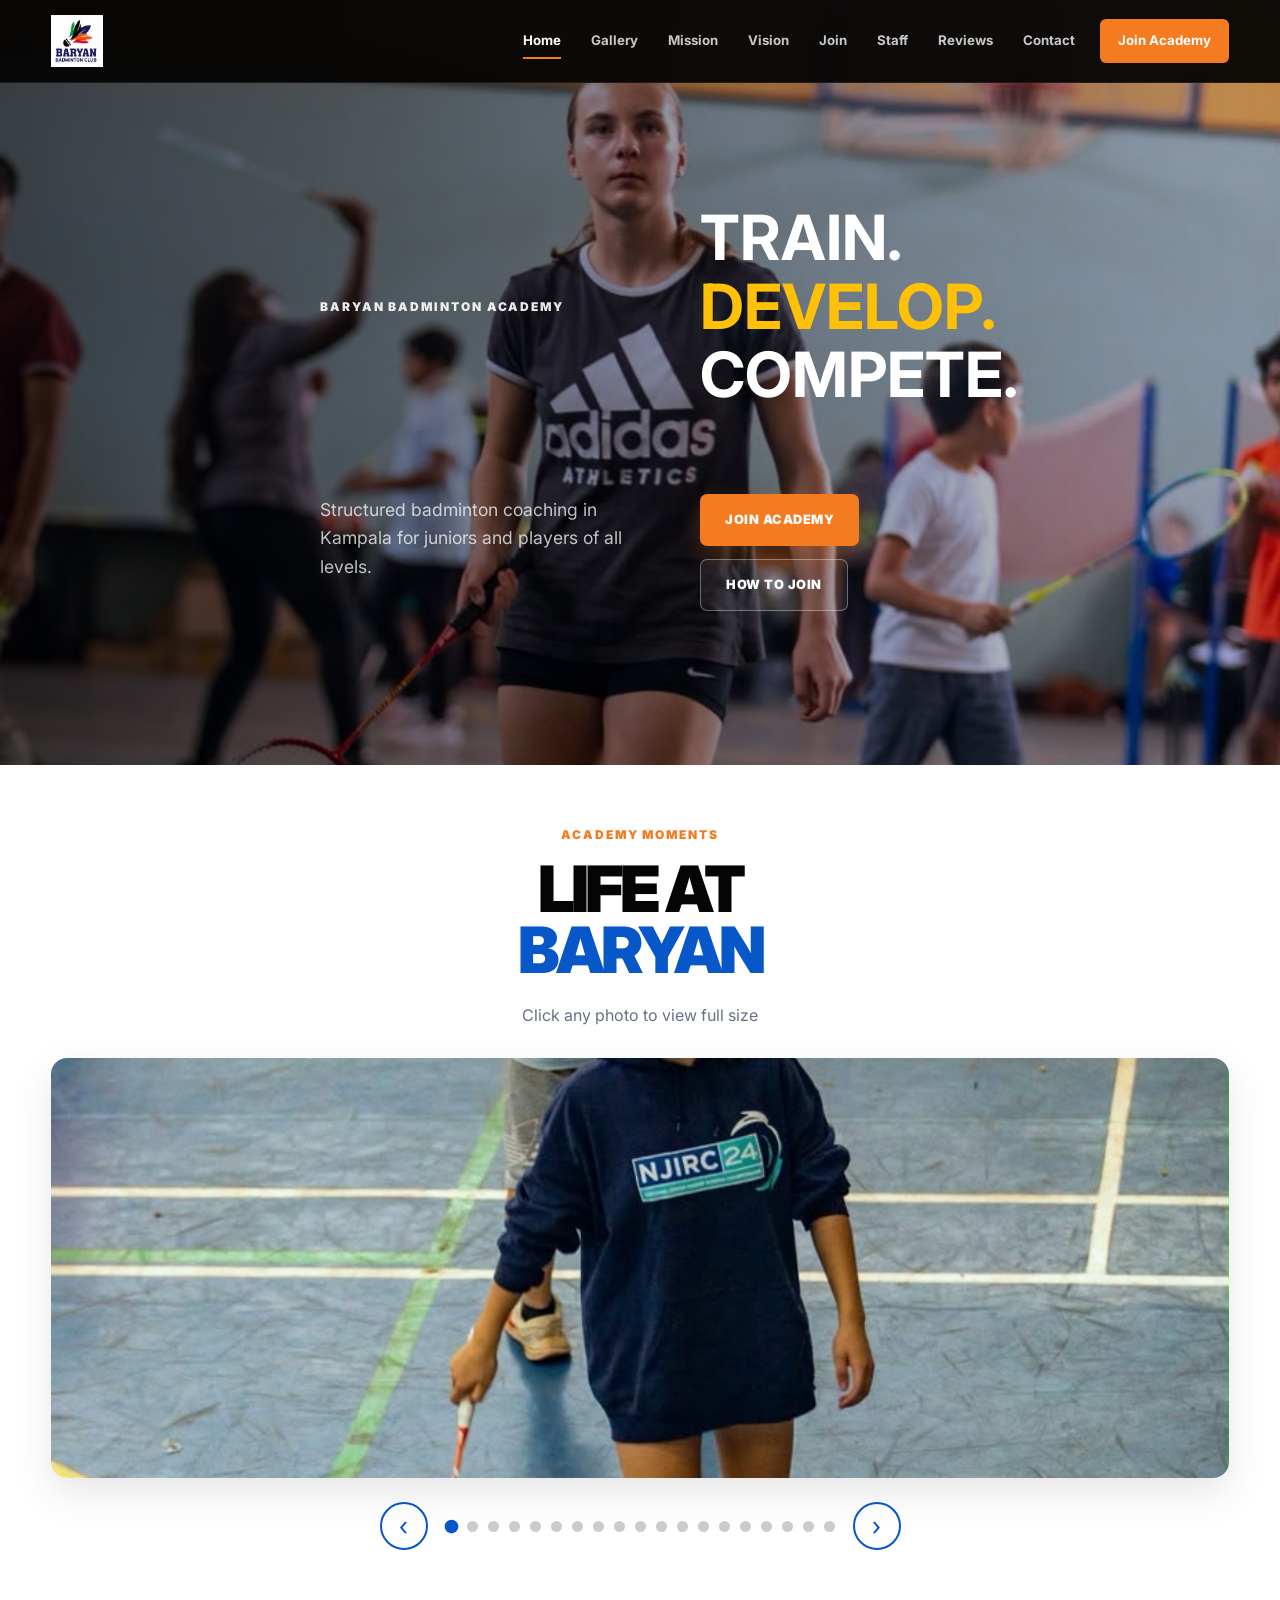
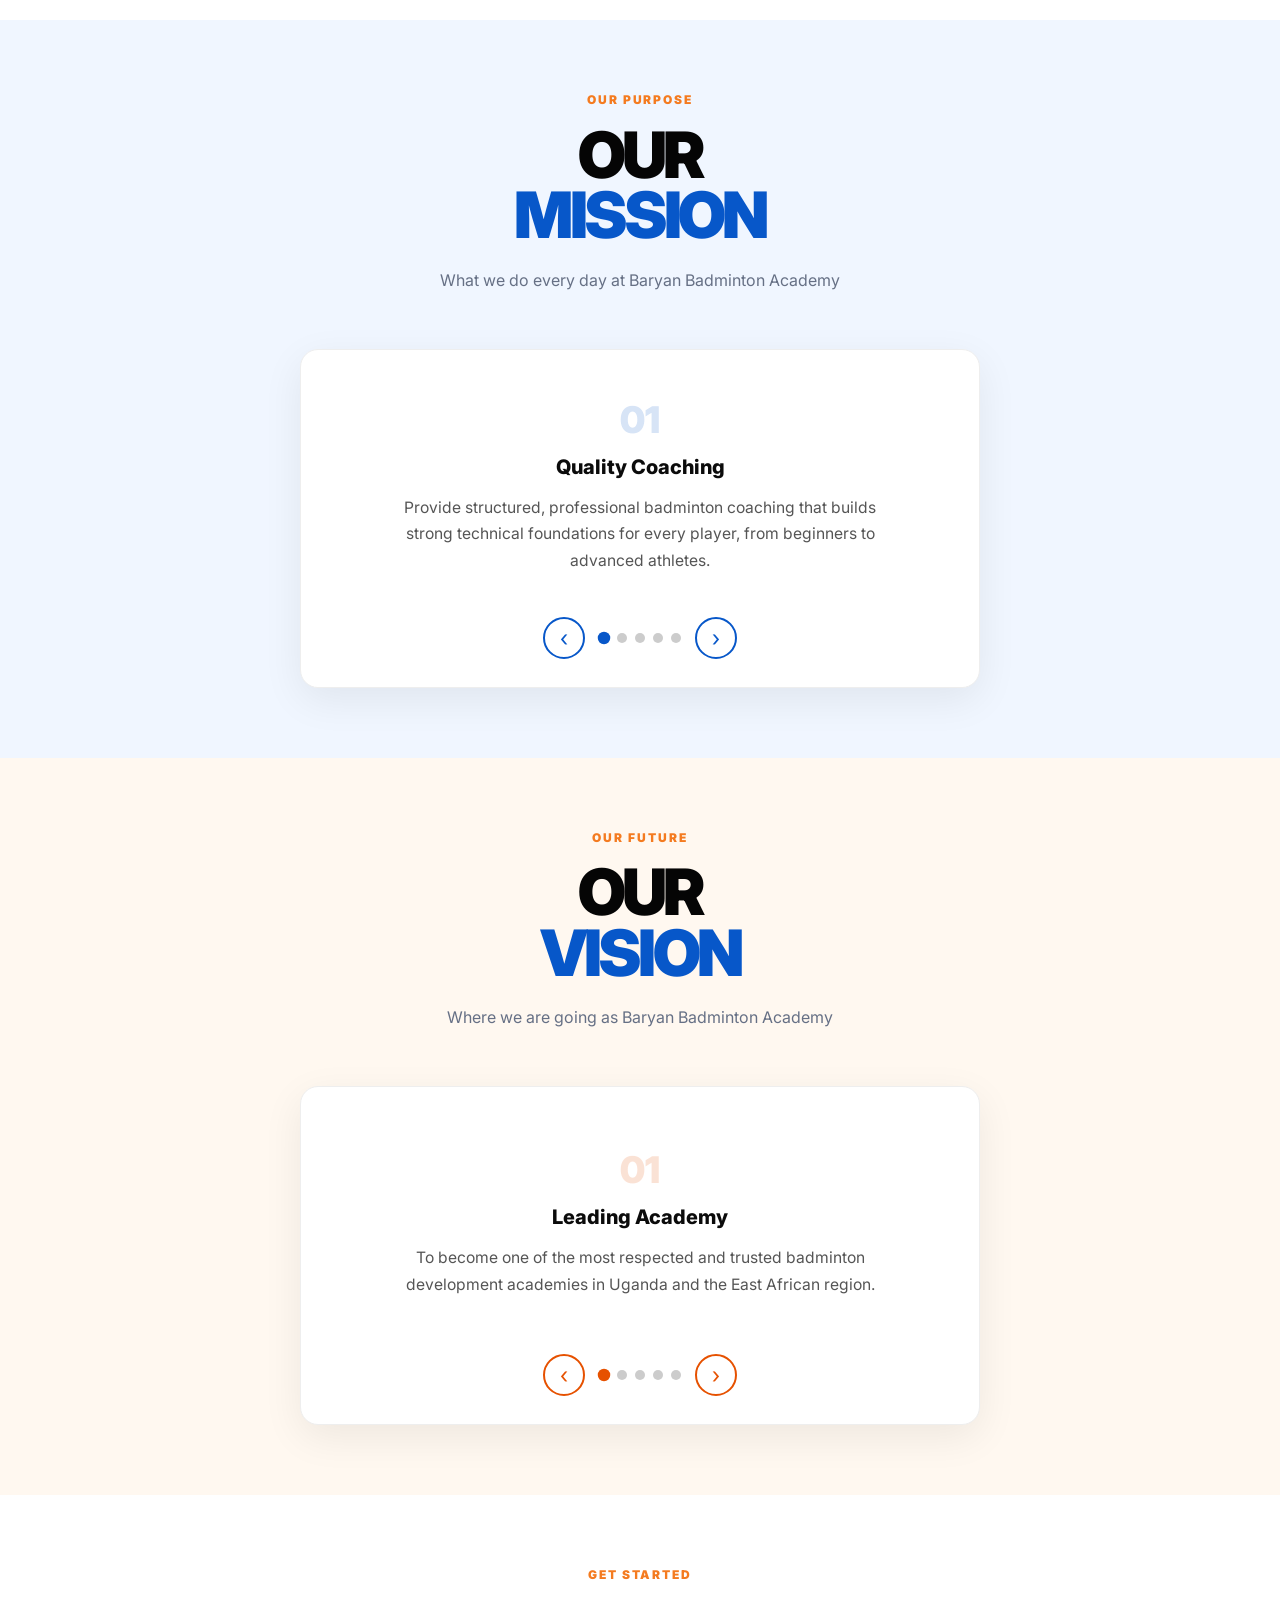
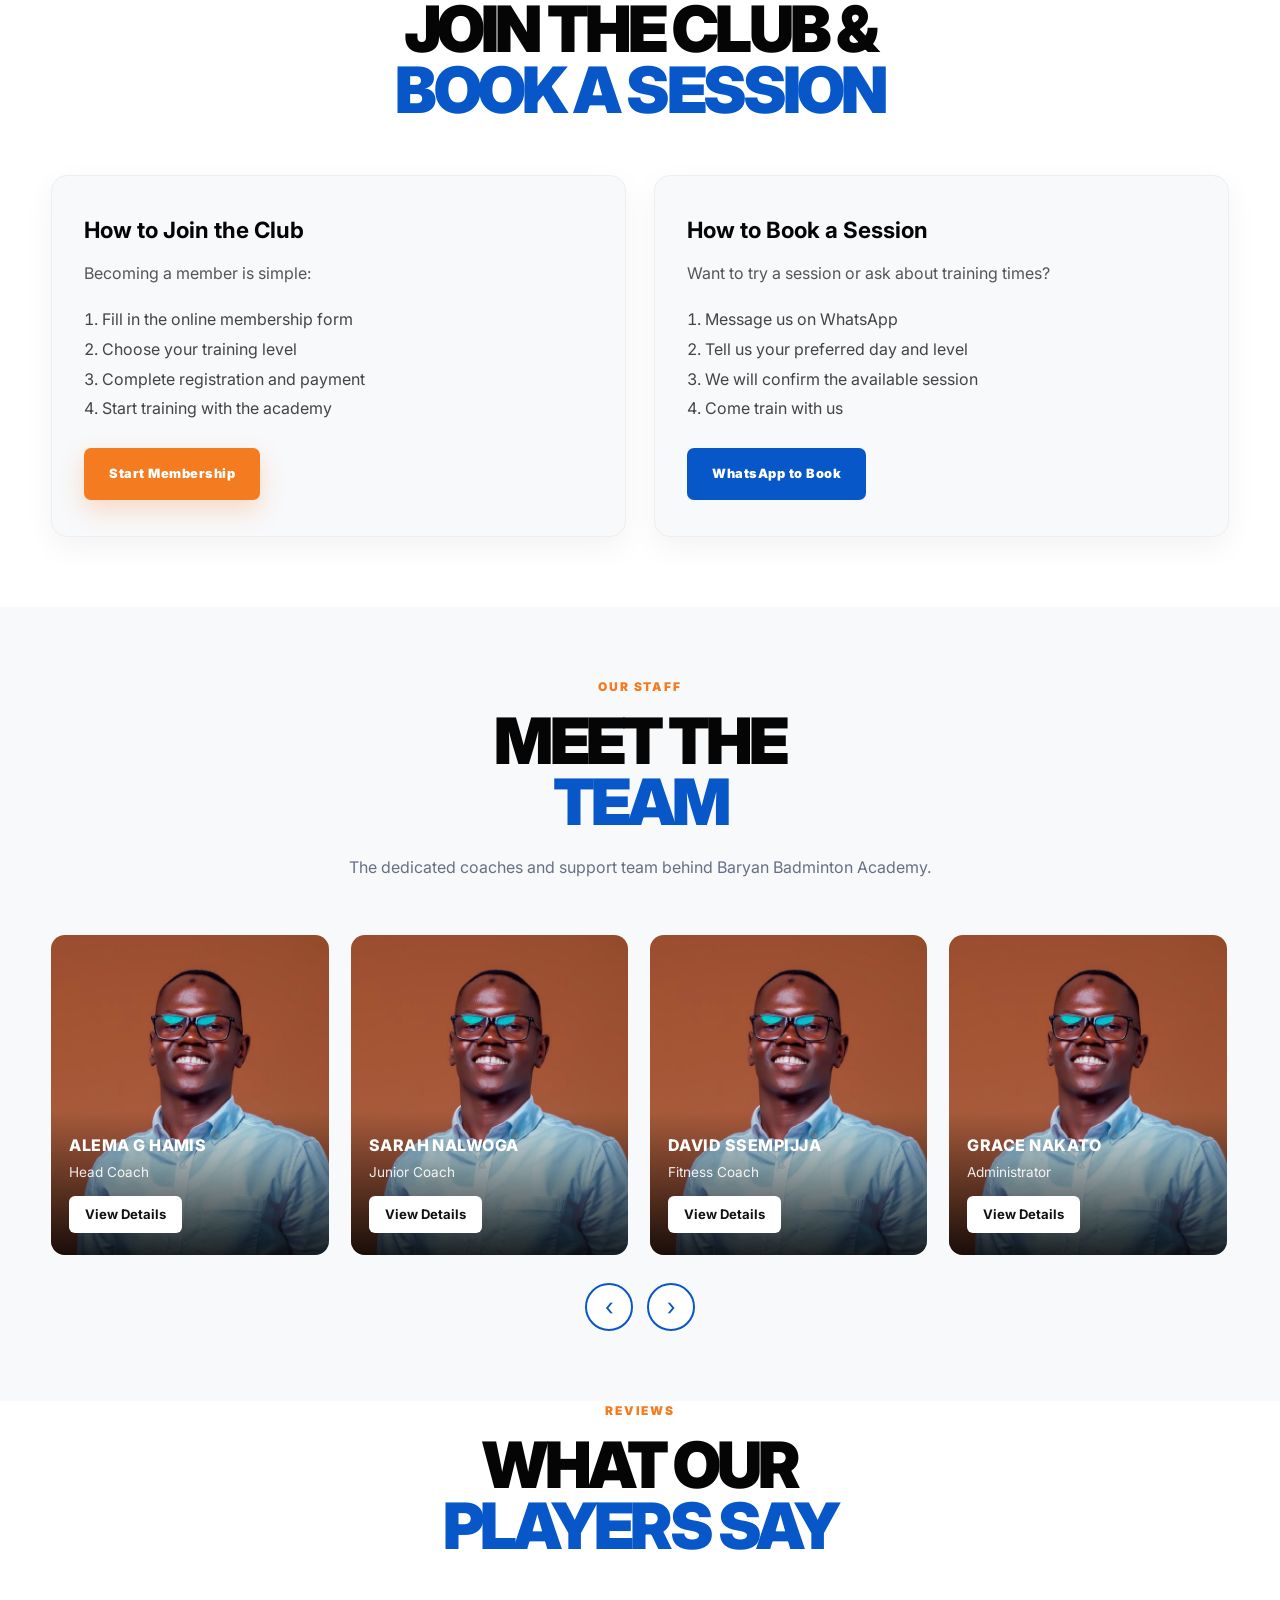
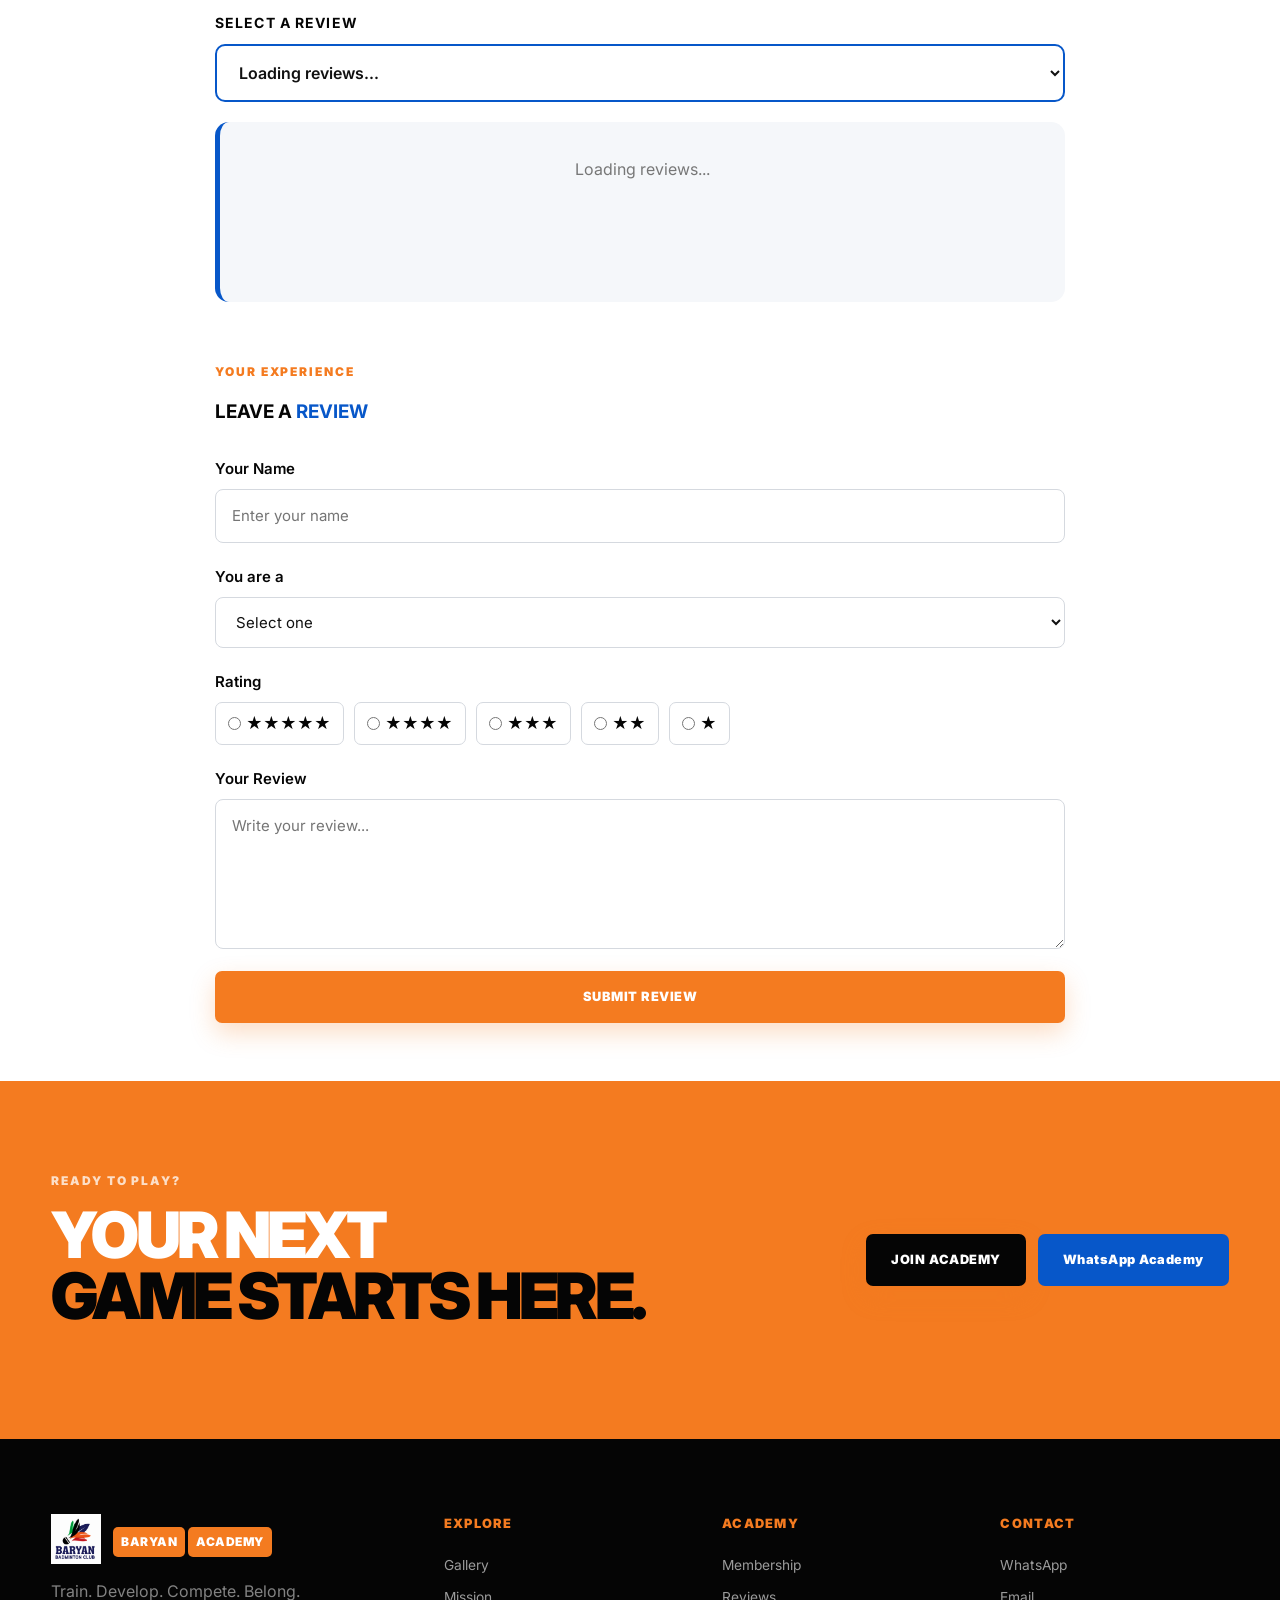
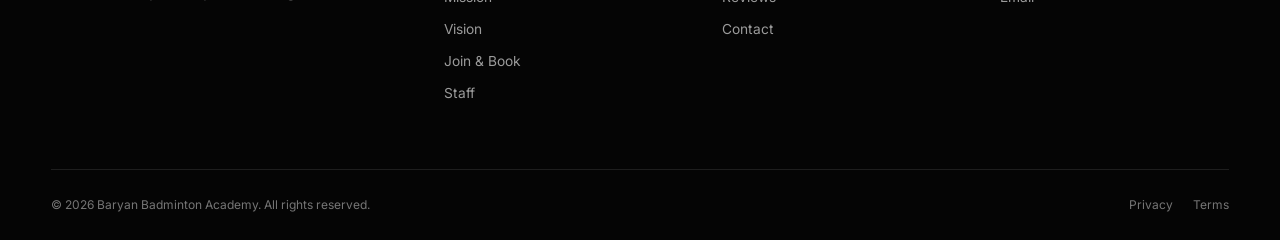
==== commit 16f23d80: "Update index.html" ====
--- a/index.html
+++ b/index.html
@@ -619,103 +619,109 @@
       </div>
     </section>
 
-    <!-- PHOTO SLIDER -->
-    <!-- PHOTO SLIDER -->
-<section class="photo-gallery-section" id="gallery">
-  <div class="container">
-    <div class="section-heading center-heading" style="margin-bottom: 30px;">
-      <p class="eyebrow">ACADEMY MOMENTS</p>
-      <h2>LIFE AT <span>BARYAN</span></h2>
-      <p>Click any photo to view full size</p>
-    </div>
-
-    <div class="photo-slider-wrapper">
-      <div class="photo-track" id="photoTrack">
-
-        <!-- Original slides -->
-        <div class="photo-slide" data-index="0">
-          <img src="5277a911-f90a-490e-a43a-99e2dc8841c6.jpeg" alt="Academy training">
-          <div class="photo-slide-caption">Academy Training</div>
-        </div>
-        <div class="photo-slide" data-index="1">
-          <img src="c0df4b6f-1fa2-4b85-9f8c-328e645edfa5.jpeg" alt="Players on court">
-          <div class="photo-slide-caption">Players on Court</div>
-        </div>
-        <div class="photo-slide" data-index="2">
-          <img src="2d88defd-f4be-497f-8aef-5d50bb277e3e.jpeg" alt="Badminton action">
-          <div class="photo-slide-caption">Match Action</div>
-        </div>
-        <div class="photo-slide" data-index="3">
-          <img src="2509f763-9704-4226-8472-2d620672e194.jpeg" alt="Team training">
-          <div class="photo-slide-caption">Team Training</div>
-        </div>
-        <div class="photo-slide" data-index="4">
-          <img src="12857a52-e324-4ec3-bb3c-433504dda1d3.jpeg" alt="Junior players">
-          <div class="photo-slide-caption">Junior Players</div>
-        </div>
-        <div class="photo-slide" data-index="5">
-          <img src="dab26d07-0e0e-4a5d-a609-532815e368ca.jpeg" alt="Coaching session">
-          <div class="photo-slide-caption">Coaching Session</div>
-        </div>
-        <div class="photo-slide" data-index="6">
-          <img src="011998db-4a59-4fce-91cf-1375202fb4e4.jpeg" alt="Academy community">
-          <div class="photo-slide-caption">Academy Community</div>
-        </div>
-        <div class="photo-slide" data-index="7">
-          <img src="5cba26d7-a05d-430b-85c4-04c0cce2511f.jpeg" alt="Players and coaches">
-          <div class="photo-slide-caption">Players & Coaches</div>
-        </div>
-
-        <!-- New photos (real names) -->
-        <div class="photo-slide" data-index="8">
-          <img src="4559c60d-0291-4e39-a023-0871c3b6d792.jpeg" alt="Indoor badminton courts overview">
-          <div class="photo-slide-caption">Main Courts</div>
-        </div>
-        <div class="photo-slide" data-index="9">
-          <img src="b7281d20-8f9d-4c7d-8102-601294fee87d.jpeg" alt="Players practicing on court">
-          <div class="photo-slide-caption">Practice Session</div>
-        </div>
-        <div class="photo-slide" data-index="10">
-          <img src="ba1a4268-eb24-4a51-b57e-ca96bab428aa.jpeg" alt="Wide view of the multi-court hall">
-          <div class="photo-slide-caption">Hall Overview</div>
-        </div>
-        <div class="photo-slide" data-index="11">
-          <img src="2c03cc35-9e07-41e4-b6b8-966458efcb14.jpeg" alt="View from the upper gallery">
-          <div class="photo-slide-caption">From the Gallery</div>
-        </div>
-        <div class="photo-slide" data-index="12">
-          <img src="c0df4b6f-1fa2-4b85-9f8c-328e645edfa5.jpeg" alt="Medal and trophy winners – 8th March 2025">
-          <div class="photo-slide-caption">Winners – 8 March 2025</div>
-        </div>
-        <div class="photo-slide" data-index="13">
-          <img src="a8a4f4dd-2a93-4e60-b78e-c438ccef7990.jpeg" alt="Player executing an overhead smash">
-          <div class="photo-slide-caption">Smash Action</div>
-        </div>
-        <div class="photo-slide" data-index="14">
-          <img src="53443288-2a31-4539-bbbe-004d568ffc97.jpeg" alt="Young player with neon racket">
-          <div class="photo-slide-caption">Future Star</div>
-        </div>
-        <div class="photo-slide" data-index="15">
-          <img src="641b093c-647f-4881-ad35-ba700688886e.jpeg" alt="Player in blue Spring Vibe shirt">
-          <div class="photo-slide-caption">Ready to Play</div>
-        </div>
-        <div class="photo-slide" data-index="16">
-          <img src="ec1cd8a1-f9ca-4264-8bdb-1f9d3841f5fe.jpeg" alt="Member in official Baryan Club t-shirt">
-          <div class="photo-slide-caption">Club Pride</div>
-        </div>
-        <div class="photo-slide" data-index="17">
-          <img src="f0ea629e-e2ee-4bde-b958-5f6bc919526f.jpeg" alt="Happy club member making a peace sign">
-          <div class="photo-slide-caption">Good Vibes</div>
-        </div>
-        <div class="photo-slide" data-index="18">
-          <img src="3b109b3e-e0c8-4170-9b3f-0cb42e2fa437.jpeg" alt="Junior girl holding racket high">
-          <div class="photo-slide-caption">Junior Player</div>
-        </div>
-
+        <!-- PHOTO SLIDER -->
+    <section class="photo-gallery-section" id="gallery">
+      <div class="container">
+        <div class="section-heading center-heading" style="margin-bottom: 30px;">
+          <p class="eyebrow">ACADEMY MOMENTS</p>
+          <h2>LIFE AT <span>BARYAN</span></h2>
+          <p>Click any photo to view full size</p>
+        </div>
+
+        <div class="photo-slider-wrapper">
+          <div class="photo-track" id="photoTrack">
+
+            <!-- Original slides -->
+            <div class="photo-slide" data-index="0">
+              <img src="5277a911-f90a-490e-a43a-99e2dc8841c6.jpeg" alt="Academy training">
+              <div class="photo-slide-caption">Academy Training</div>
+            </div>
+            <div class="photo-slide" data-index="1">
+              <img src="c0df4b6f-1fa2-4b85-9f8c-328e645edfa5.jpeg" alt="Players on court">
+              <div class="photo-slide-caption">Players on Court</div>
+            </div>
+            <div class="photo-slide" data-index="2">
+              <img src="2d88defd-f4be-497f-8aef-5d50bb277e3e.jpeg" alt="Badminton action">
+              <div class="photo-slide-caption">Match Action</div>
+            </div>
+            <div class="photo-slide" data-index="3">
+              <img src="2509f763-9704-4226-8472-2d620672e194.jpeg" alt="Team training">
+              <div class="photo-slide-caption">Team Training</div>
+            </div>
+            <div class="photo-slide" data-index="4">
+              <img src="12857a52-e324-4ec3-bb3c-433504dda1d3.jpeg" alt="Junior players">
+              <div class="photo-slide-caption">Junior Players</div>
+            </div>
+            <div class="photo-slide" data-index="5">
+              <img src="dab26d07-0e0e-4a5d-a609-532815e368ca.jpeg" alt="Coaching session">
+              <div class="photo-slide-caption">Coaching Session</div>
+            </div>
+            <div class="photo-slide" data-index="6">
+              <img src="011998db-4a59-4fce-91cf-1375202fb4e4.jpeg" alt="Academy community">
+              <div class="photo-slide-caption">Academy Community</div>
+            </div>
+            <div class="photo-slide" data-index="7">
+              <img src="5cba26d7-a05d-430b-85c4-04c0cce2511f.jpeg" alt="Players and coaches">
+              <div class="photo-slide-caption">Players & Coaches</div>
+            </div>
+
+            <!-- New photos (real UUID names) -->
+            <div class="photo-slide" data-index="8">
+              <img src="4559c60d-0291-4e39-a023-0871c3b6d792.jpeg" alt="Indoor badminton courts overview">
+              <div class="photo-slide-caption">Main Courts</div>
+            </div>
+            <div class="photo-slide" data-index="9">
+              <img src="b7281d20-8f9d-4c7d-8102-601294fee87d.jpeg" alt="Players practicing on court">
+              <div class="photo-slide-caption">Practice Session</div>
+            </div>
+            <div class="photo-slide" data-index="10">
+              <img src="ba1a4268-eb24-4a51-b57e-ca96bab428aa.jpeg" alt="Wide view of the multi-court hall">
+              <div class="photo-slide-caption">Hall Overview</div>
+            </div>
+            <div class="photo-slide" data-index="11">
+              <img src="2c03cc35-9e07-41e4-b6b8-966458efcb14.jpeg" alt="View from the upper gallery">
+              <div class="photo-slide-caption">From the Gallery</div>
+            </div>
+            <div class="photo-slide" data-index="12">
+              <img src="c0df4b6f-1fa2-4b85-9f8c-328e645edfa5.jpeg" alt="Medal and trophy winners – 8th March 2025">
+              <div class="photo-slide-caption">Winners – 8 March 2025</div>
+            </div>
+            <div class="photo-slide" data-index="13">
+              <img src="a8a4f4dd-2a93-4e60-b78e-c438ccef7990.jpeg" alt="Player executing an overhead smash">
+              <div class="photo-slide-caption">Smash Action</div>
+            </div>
+            <div class="photo-slide" data-index="14">
+              <img src="53443288-2a31-4539-bbbe-004d568ffc97.jpeg" alt="Young player with neon racket">
+              <div class="photo-slide-caption">Future Star</div>
+            </div>
+            <div class="photo-slide" data-index="15">
+              <img src="641b093c-647f-4881-ad35-ba700688886e.jpeg" alt="Player in blue Spring Vibe shirt">
+              <div class="photo-slide-caption">Ready to Play</div>
+            </div>
+            <div class="photo-slide" data-index="16">
+              <img src="ec1cd8a1-f9ca-4264-8bdb-1f9d3841f5fe.jpeg" alt="Member in official Baryan Club t-shirt">
+              <div class="photo-slide-caption">Club Pride</div>
+            </div>
+            <div class="photo-slide" data-index="17">
+              <img src="f0ea629e-e2ee-4bde-b958-5f6bc919526f.jpeg" alt="Happy club member making a peace sign">
+              <div class="photo-slide-caption">Good Vibes</div>
+            </div>
+            <div class="photo-slide" data-index="18">
+              <img src="3b109b3e-e0c8-4170-9b3f-0cb42e2fa437.jpeg" alt="Junior girl holding racket high">
+              <div class="photo-slide-caption">Junior Player</div>
+            </div>
+
+          </div>
+        </div>
+
+        <!-- Controls (required by the existing JS) -->
+        <div class="photo-controls">
+          <button class="photo-prev" id="photoPrev">‹</button>
+          <div class="photo-dots" id="photoDots"></div>
+          <button class="photo-next" id="photoNext">›</button>
+        </div>
       </div>
-    </div>
-  </div>
-</section>
+    </section>
 
     <!-- LIGHTBOX -->
     <div class="lightbox" id="lightbox">
